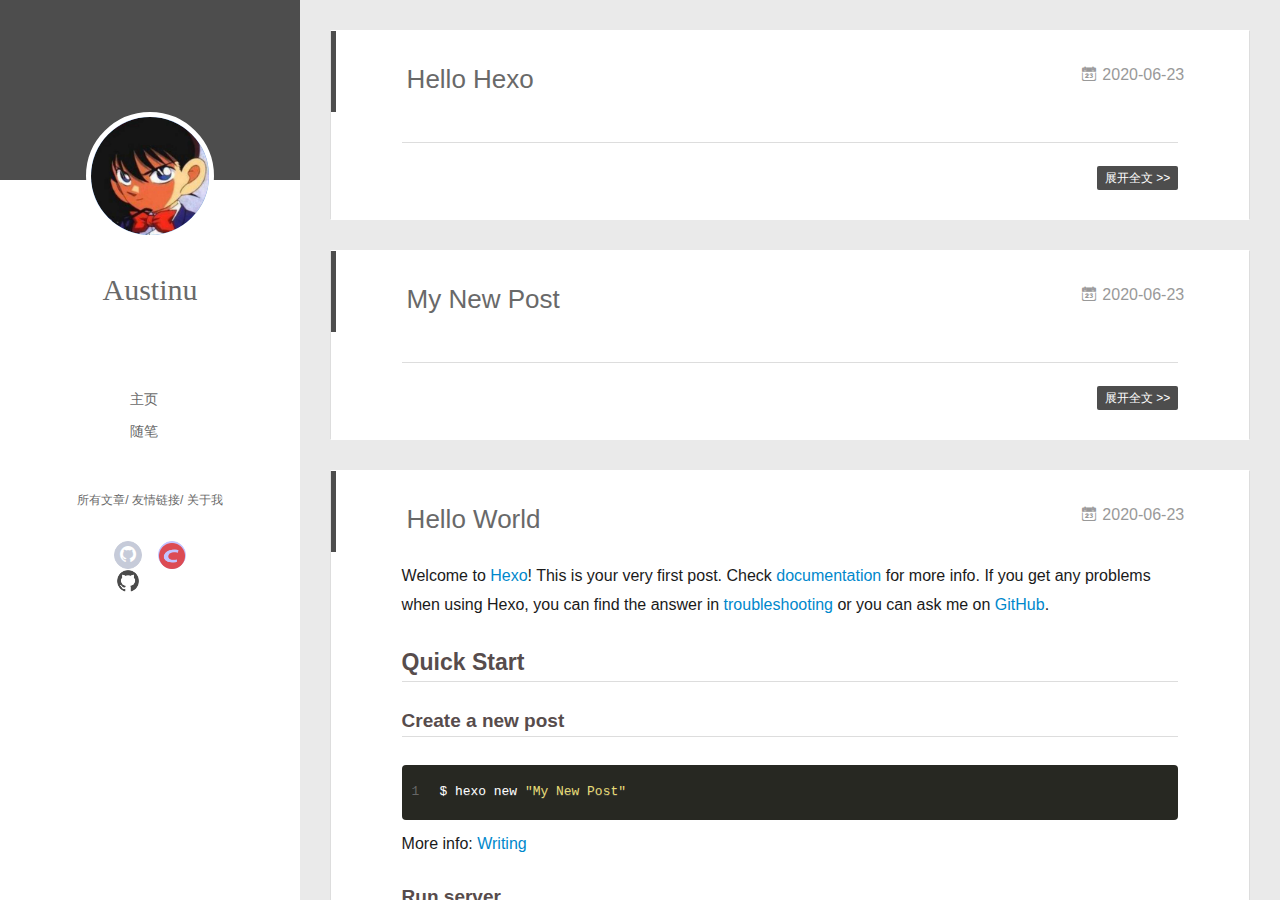
==== index.html @ 9da56b41 "Site updated: 2020-06-23 21:32:39" ====
<!DOCTYPE html>
<html>
<head>
  <meta charset="utf-8">
  
  <meta name="renderer" content="webkit">
  <meta http-equiv="X-UA-Compatible" content="IE=edge" >
  <link rel="dns-prefetch" href="http://yoursite.com">
  <title>The Blog of Austin</title>
  <meta name="viewport" content="width=device-width, initial-scale=1, maximum-scale=1">
  <meta property="og:type" content="website">
<meta property="og:title" content="The Blog of Austin">
<meta property="og:url" content="https://unitsua.github.io/index.html">
<meta property="og:site_name" content="The Blog of Austin">
<meta property="og:locale" content="en_US">
<meta property="article:author" content="Austinu">
<meta name="twitter:card" content="summary">
  
    <link rel="alternative" href="/atom.xml" title="The Blog of Austin" type="application/atom+xml">
  
  
    <link rel="icon" href="/favicon.png">
  
  <link rel="stylesheet" type="text/css" href="/./main.0cf68a.css">
  <style type="text/css">
  
    #container.show {
      background: linear-gradient(200deg,#a0cfe4,#e8c37e);
    }
  </style>
  

  

<meta name="generator" content="blog"></head>

<body>
  <div id="container" q-class="show:isCtnShow">
    <canvas id="anm-canvas" class="anm-canvas"></canvas>
    <div class="left-col" q-class="show:isShow">
      
<div class="overlay" style="background: #4d4d4d"></div>
<div class="intrude-less">
	<header id="header" class="inner">
		<a href="#" class="profilepic">
			<img src="img/kenan.jpg" class="js-avatar">
		</a>
		<hgroup>
		  <h1 class="header-author"><a href="https://github.com/Unitsua/Unitsua.github.io">Austinu</a></h1>
		</hgroup>
		

		<nav class="header-menu">
			<ul>
			
				<li><a href="unitsua.github.io">主页</a></li>
	        
				<li><a href="https://blog.csdn.net/Austin_">随笔</a></li>
	        
			</ul>
		</nav>
		<nav class="header-smart-menu">
    		
    			
    			<a q-on="click: openSlider(e, 'innerArchive')" href="javascript:void(0)">所有文章</a>
    			
            
    			
    			<a q-on="click: openSlider(e, 'friends')" href="javascript:void(0)">友情链接</a>
    			
            
    			
    			<a q-on="click: openSlider(e, 'aboutme')" href="javascript:void(0)">关于我</a>
    			
            
		</nav>
		<nav class="header-nav">
			<div class="social">
				
					<a class="github" target="_blank" href="https://unitsua.github.io" title="github"><i class="icon-github">
                        <img src="img/github.png"/>
                    </i></a>
		        
					<a class="csdn" target="_blank" href="https://blog.csdn.net/Austin_" title="csdn"><i class="csdn">
                        <img src="img/csdn.png"/>
                    </i></a>
		        
			</div>
		</nav>
	</header>		
</div>

    </div>
    <div class="mid-col" q-class="show:isShow,hide:isShow|isFalse">
      
<nav id="mobile-nav">
  	<div class="overlay js-overlay" style="background: #4d4d4d"></div>
	<div class="btnctn js-mobile-btnctn">
  		<div class="slider-trigger list" q-on="click: openSlider(e)"><i class="icon icon-sort"></i></div>
	</div>
	<div class="intrude-less">
		<header id="header" class="inner">
			<div class="profilepic">
				<img src="" class="js-avatar">
			</div>
			<hgroup>
			  <h1 class="header-author js-header-author">Austinu</h1>
			</hgroup>

			<nav class="header-nav">
				<div class="social">
					
						<a class="github" target="_blank" href="#" title="github"><i class="icon-github"></i></a>
			        
						<a class="weibo" target="_blank" href="#" title="weibo"><i class="icon-weibo"></i></a>
			        
						<a class="rss" target="_blank" href="#" title="rss"><i class="icon-rss"></i></a>
			        
						<a class="zhihu" target="_blank" href="#" title="zhihu"><i class="icon-zhihu"></i></a>
			        
				</div>
			</nav>

			<nav class="header-menu js-header-menu">
				<ul style="width: 50%">
				
				
					<li style="width: 50%"><a href="/">主页</a></li>
		        
					<li style="width: 50%"><a href="/tags/%E9%9A%8F%E7%AC%94/">随笔</a></li>
		        
				</ul>
			</nav>
		</header>				
	</div>
	<div class="mobile-mask" style="display:none" q-show="isShow"></div>
</nav>

      <div id="wrapper" class="body-wrap">
        <div class="menu-l">
          <div class="canvas-wrap">
            <canvas data-colors="#eaeaea" data-sectionHeight="100" data-contentId="js-content" id="myCanvas1" class="anm-canvas"></canvas>
          </div>
          <div id="js-content" class="content-ll">
            
  
    <article id="post-Hello-Hexo" class="article article-type-post  article-index" itemscope itemprop="blogPost">
  <div class="article-inner">
    
      <header class="article-header">
        
  
    <h1 itemprop="name">
      <a class="article-title" href="/2020/06/23/Hello-Hexo/">Hello Hexo</a>
    </h1>
  

        
        <a href="/2020/06/23/Hello-Hexo/" class="archive-article-date">
  	<time datetime="2020-06-23T12:06:05.000Z" itemprop="datePublished"><i class="icon-calendar icon"></i>2020-06-23</time>
</a>
        
      </header>
    
    <div class="article-entry" itemprop="articleBody">
      
        
      

      
    </div>
    <div class="article-info article-info-index">
      
      
      

      
        <p class="article-more-link">
          <a class="article-more-a" href="/2020/06/23/Hello-Hexo/">展开全文 >></a>
        </p>
      

      
      <div class="clearfix"></div>
    </div>
  </div>
</article>

<aside class="wrap-side-operation">
    <div class="mod-side-operation">
        
        <div class="jump-container" id="js-jump-container" style="display:none;">
            <a href="javascript:void(0)" class="mod-side-operation__jump-to-top">
                <i class="icon-font icon-back"></i>
            </a>
            <div id="js-jump-plan-container" class="jump-plan-container" style="top: -11px;">
                <i class="icon-font icon-plane jump-plane"></i>
            </div>
        </div>
        
        
    </div>
</aside>




  
    <article id="post-My-New-Post" class="article article-type-post  article-index" itemscope itemprop="blogPost">
  <div class="article-inner">
    
      <header class="article-header">
        
  
    <h1 itemprop="name">
      <a class="article-title" href="/2020/06/23/My-New-Post/">My New Post</a>
    </h1>
  

        
        <a href="/2020/06/23/My-New-Post/" class="archive-article-date">
  	<time datetime="2020-06-23T11:30:28.000Z" itemprop="datePublished"><i class="icon-calendar icon"></i>2020-06-23</time>
</a>
        
      </header>
    
    <div class="article-entry" itemprop="articleBody">
      
        
      

      
    </div>
    <div class="article-info article-info-index">
      
      
      

      
        <p class="article-more-link">
          <a class="article-more-a" href="/2020/06/23/My-New-Post/">展开全文 >></a>
        </p>
      

      
      <div class="clearfix"></div>
    </div>
  </div>
</article>

<aside class="wrap-side-operation">
    <div class="mod-side-operation">
        
        <div class="jump-container" id="js-jump-container" style="display:none;">
            <a href="javascript:void(0)" class="mod-side-operation__jump-to-top">
                <i class="icon-font icon-back"></i>
            </a>
            <div id="js-jump-plan-container" class="jump-plan-container" style="top: -11px;">
                <i class="icon-font icon-plane jump-plane"></i>
            </div>
        </div>
        
        
    </div>
</aside>




  
    <article id="post-hello-world" class="article article-type-post  article-index" itemscope itemprop="blogPost">
  <div class="article-inner">
    
      <header class="article-header">
        
  
    <h1 itemprop="name">
      <a class="article-title" href="/2020/06/23/hello-world/">Hello World</a>
    </h1>
  

        
        <a href="/2020/06/23/hello-world/" class="archive-article-date">
  	<time datetime="2020-06-23T11:17:06.690Z" itemprop="datePublished"><i class="icon-calendar icon"></i>2020-06-23</time>
</a>
        
      </header>
    
    <div class="article-entry" itemprop="articleBody">
      
        <p>Welcome to <a href="https://hexo.io/" target="_blank" rel="noopener">Hexo</a>! This is your very first post. Check <a href="https://hexo.io/docs/" target="_blank" rel="noopener">documentation</a> for more info. If you get any problems when using Hexo, you can find the answer in <a href="https://hexo.io/docs/troubleshooting.html" target="_blank" rel="noopener">troubleshooting</a> or you can ask me on <a href="https://github.com/hexojs/hexo/issues" target="_blank" rel="noopener">GitHub</a>.</p>
<h2 id="Quick-Start"><a href="#Quick-Start" class="headerlink" title="Quick Start"></a>Quick Start</h2><h3 id="Create-a-new-post"><a href="#Create-a-new-post" class="headerlink" title="Create a new post"></a>Create a new post</h3><figure class="highlight bash"><table><tr><td class="gutter"><pre><span class="line">1</span><br></pre></td><td class="code"><pre><span class="line">$ hexo new <span class="string">"My New Post"</span></span><br></pre></td></tr></table></figure>

<p>More info: <a href="https://hexo.io/docs/writing.html" target="_blank" rel="noopener">Writing</a></p>
<h3 id="Run-server"><a href="#Run-server" class="headerlink" title="Run server"></a>Run server</h3><figure class="highlight bash"><table><tr><td class="gutter"><pre><span class="line">1</span><br></pre></td><td class="code"><pre><span class="line">$ hexo server</span><br></pre></td></tr></table></figure>

<p>More info: <a href="https://hexo.io/docs/server.html" target="_blank" rel="noopener">Server</a></p>
<h3 id="Generate-static-files"><a href="#Generate-static-files" class="headerlink" title="Generate static files"></a>Generate static files</h3><figure class="highlight bash"><table><tr><td class="gutter"><pre><span class="line">1</span><br></pre></td><td class="code"><pre><span class="line">$ hexo generate</span><br></pre></td></tr></table></figure>

<p>More info: <a href="https://hexo.io/docs/generating.html" target="_blank" rel="noopener">Generating</a></p>
<h3 id="Deploy-to-remote-sites"><a href="#Deploy-to-remote-sites" class="headerlink" title="Deploy to remote sites"></a>Deploy to remote sites</h3><figure class="highlight bash"><table><tr><td class="gutter"><pre><span class="line">1</span><br></pre></td><td class="code"><pre><span class="line">$ hexo deploy</span><br></pre></td></tr></table></figure>

<p>More info: <a href="https://hexo.io/docs/one-command-deployment.html" target="_blank" rel="noopener">Deployment</a></p>

      

      
    </div>
    <div class="article-info article-info-index">
      
      
      

      
        <p class="article-more-link">
          <a class="article-more-a" href="/2020/06/23/hello-world/">展开全文 >></a>
        </p>
      

      
      <div class="clearfix"></div>
    </div>
  </div>
</article>

<aside class="wrap-side-operation">
    <div class="mod-side-operation">
        
        <div class="jump-container" id="js-jump-container" style="display:none;">
            <a href="javascript:void(0)" class="mod-side-operation__jump-to-top">
                <i class="icon-font icon-back"></i>
            </a>
            <div id="js-jump-plan-container" class="jump-plan-container" style="top: -11px;">
                <i class="icon-font icon-plane jump-plane"></i>
            </div>
        </div>
        
        
    </div>
</aside>




  
  


          </div>
        </div>
      </div>
      <footer id="footer">
  <div class="outer">
    <div id="footer-info">
    	<div class="footer-left">
    		&copy; 2020 Austinu
    	</div>
      	<div class="footer-right">
      		<a href="http://hexo.io/" target="_blank">Hexo</a>  Theme <a href="https://github.com/litten/hexo-theme-yilia" target="_blank">Yilia</a> by Litten
      	</div>
    </div>
  </div>
</footer>
    </div>
    <script>
	var yiliaConfig = {
		mathjax: false,
		isHome: true,
		isPost: false,
		isArchive: false,
		isTag: false,
		isCategory: false,
		open_in_new: false,
		toc_hide_index: true,
		root: "/",
		innerArchive: true,
		showTags: false
	}
</script>

<script>!function(t){function n(e){if(r[e])return r[e].exports;var i=r[e]={exports:{},id:e,loaded:!1};return t[e].call(i.exports,i,i.exports,n),i.loaded=!0,i.exports}var r={};n.m=t,n.c=r,n.p="./",n(0)}([function(t,n,r){r(195),t.exports=r(191)},function(t,n,r){var e=r(3),i=r(52),o=r(27),u=r(28),c=r(53),f="prototype",a=function(t,n,r){var s,l,h,v,p=t&a.F,d=t&a.G,y=t&a.S,g=t&a.P,b=t&a.B,m=d?e:y?e[n]||(e[n]={}):(e[n]||{})[f],x=d?i:i[n]||(i[n]={}),w=x[f]||(x[f]={});d&&(r=n);for(s in r)l=!p&&m&&void 0!==m[s],h=(l?m:r)[s],v=b&&l?c(h,e):g&&"function"==typeof h?c(Function.call,h):h,m&&u(m,s,h,t&a.U),x[s]!=h&&o(x,s,v),g&&w[s]!=h&&(w[s]=h)};e.core=i,a.F=1,a.G=2,a.S=4,a.P=8,a.B=16,a.W=32,a.U=64,a.R=128,t.exports=a},function(t,n,r){var e=r(6);t.exports=function(t){if(!e(t))throw TypeError(t+" is not an object!");return t}},function(t,n){var r=t.exports="undefined"!=typeof window&&window.Math==Math?window:"undefined"!=typeof self&&self.Math==Math?self:Function("return this")();"number"==typeof __g&&(__g=r)},function(t,n){t.exports=function(t){try{return!!t()}catch(t){return!0}}},function(t,n){var r=t.exports="undefined"!=typeof window&&window.Math==Math?window:"undefined"!=typeof self&&self.Math==Math?self:Function("return this")();"number"==typeof __g&&(__g=r)},function(t,n){t.exports=function(t){return"object"==typeof t?null!==t:"function"==typeof t}},function(t,n,r){var e=r(126)("wks"),i=r(76),o=r(3).Symbol,u="function"==typeof o;(t.exports=function(t){return e[t]||(e[t]=u&&o[t]||(u?o:i)("Symbol."+t))}).store=e},function(t,n){var r={}.hasOwnProperty;t.exports=function(t,n){return r.call(t,n)}},function(t,n,r){var e=r(94),i=r(33);t.exports=function(t){return e(i(t))}},function(t,n,r){t.exports=!r(4)(function(){return 7!=Object.defineProperty({},"a",{get:function(){return 7}}).a})},function(t,n,r){var e=r(2),i=r(167),o=r(50),u=Object.defineProperty;n.f=r(10)?Object.defineProperty:function(t,n,r){if(e(t),n=o(n,!0),e(r),i)try{return u(t,n,r)}catch(t){}if("get"in r||"set"in r)throw TypeError("Accessors not supported!");return"value"in r&&(t[n]=r.value),t}},function(t,n,r){t.exports=!r(18)(function(){return 7!=Object.defineProperty({},"a",{get:function(){return 7}}).a})},function(t,n,r){var e=r(14),i=r(22);t.exports=r(12)?function(t,n,r){return e.f(t,n,i(1,r))}:function(t,n,r){return t[n]=r,t}},function(t,n,r){var e=r(20),i=r(58),o=r(42),u=Object.defineProperty;n.f=r(12)?Object.defineProperty:function(t,n,r){if(e(t),n=o(n,!0),e(r),i)try{return u(t,n,r)}catch(t){}if("get"in r||"set"in r)throw TypeError("Accessors not supported!");return"value"in r&&(t[n]=r.value),t}},function(t,n,r){var e=r(40)("wks"),i=r(23),o=r(5).Symbol,u="function"==typeof o;(t.exports=function(t){return e[t]||(e[t]=u&&o[t]||(u?o:i)("Symbol."+t))}).store=e},function(t,n,r){var e=r(67),i=Math.min;t.exports=function(t){return t>0?i(e(t),9007199254740991):0}},function(t,n,r){var e=r(46);t.exports=function(t){return Object(e(t))}},function(t,n){t.exports=function(t){try{return!!t()}catch(t){return!0}}},function(t,n,r){var e=r(63),i=r(34);t.exports=Object.keys||function(t){return e(t,i)}},function(t,n,r){var e=r(21);t.exports=function(t){if(!e(t))throw TypeError(t+" is not an object!");return t}},function(t,n){t.exports=function(t){return"object"==typeof t?null!==t:"function"==typeof t}},function(t,n){t.exports=function(t,n){return{enumerable:!(1&t),configurable:!(2&t),writable:!(4&t),value:n}}},function(t,n){var r=0,e=Math.random();t.exports=function(t){return"Symbol(".concat(void 0===t?"":t,")_",(++r+e).toString(36))}},function(t,n){var r={}.hasOwnProperty;t.exports=function(t,n){return r.call(t,n)}},function(t,n){var r=t.exports={version:"2.4.0"};"number"==typeof __e&&(__e=r)},function(t,n){t.exports=function(t){if("function"!=typeof t)throw TypeError(t+" is not a function!");return t}},function(t,n,r){var e=r(11),i=r(66);t.exports=r(10)?function(t,n,r){return e.f(t,n,i(1,r))}:function(t,n,r){return t[n]=r,t}},function(t,n,r){var e=r(3),i=r(27),o=r(24),u=r(76)("src"),c="toString",f=Function[c],a=(""+f).split(c);r(52).inspectSource=function(t){return f.call(t)},(t.exports=function(t,n,r,c){var f="function"==typeof r;f&&(o(r,"name")||i(r,"name",n)),t[n]!==r&&(f&&(o(r,u)||i(r,u,t[n]?""+t[n]:a.join(String(n)))),t===e?t[n]=r:c?t[n]?t[n]=r:i(t,n,r):(delete t[n],i(t,n,r)))})(Function.prototype,c,function(){return"function"==typeof this&&this[u]||f.call(this)})},function(t,n,r){var e=r(1),i=r(4),o=r(46),u=function(t,n,r,e){var i=String(o(t)),u="<"+n;return""!==r&&(u+=" "+r+'="'+String(e).replace(/"/g,"&quot;")+'"'),u+">"+i+"</"+n+">"};t.exports=function(t,n){var r={};r[t]=n(u),e(e.P+e.F*i(function(){var n=""[t]('"');return n!==n.toLowerCase()||n.split('"').length>3}),"String",r)}},function(t,n,r){var e=r(115),i=r(46);t.exports=function(t){return e(i(t))}},function(t,n,r){var e=r(116),i=r(66),o=r(30),u=r(50),c=r(24),f=r(167),a=Object.getOwnPropertyDescriptor;n.f=r(10)?a:function(t,n){if(t=o(t),n=u(n,!0),f)try{return a(t,n)}catch(t){}if(c(t,n))return i(!e.f.call(t,n),t[n])}},function(t,n,r){var e=r(24),i=r(17),o=r(145)("IE_PROTO"),u=Object.prototype;t.exports=Object.getPrototypeOf||function(t){return t=i(t),e(t,o)?t[o]:"function"==typeof t.constructor&&t instanceof t.constructor?t.constructor.prototype:t instanceof Object?u:null}},function(t,n){t.exports=function(t){if(void 0==t)throw TypeError("Can't call method on  "+t);return t}},function(t,n){t.exports="constructor,hasOwnProperty,isPrototypeOf,propertyIsEnumerable,toLocaleString,toString,valueOf".split(",")},function(t,n){t.exports={}},function(t,n){t.exports=!0},function(t,n){n.f={}.propertyIsEnumerable},function(t,n,r){var e=r(14).f,i=r(8),o=r(15)("toStringTag");t.exports=function(t,n,r){t&&!i(t=r?t:t.prototype,o)&&e(t,o,{configurable:!0,value:n})}},function(t,n,r){var e=r(40)("keys"),i=r(23);t.exports=function(t){return e[t]||(e[t]=i(t))}},function(t,n,r){var e=r(5),i="__core-js_shared__",o=e[i]||(e[i]={});t.exports=function(t){return o[t]||(o[t]={})}},function(t,n){var r=Math.ceil,e=Math.floor;t.exports=function(t){return isNaN(t=+t)?0:(t>0?e:r)(t)}},function(t,n,r){var e=r(21);t.exports=function(t,n){if(!e(t))return t;var r,i;if(n&&"function"==typeof(r=t.toString)&&!e(i=r.call(t)))return i;if("function"==typeof(r=t.valueOf)&&!e(i=r.call(t)))return i;if(!n&&"function"==typeof(r=t.toString)&&!e(i=r.call(t)))return i;throw TypeError("Can't convert object to primitive value")}},function(t,n,r){var e=r(5),i=r(25),o=r(36),u=r(44),c=r(14).f;t.exports=function(t){var n=i.Symbol||(i.Symbol=o?{}:e.Symbol||{});"_"==t.charAt(0)||t in n||c(n,t,{value:u.f(t)})}},function(t,n,r){n.f=r(15)},function(t,n){var r={}.toString;t.exports=function(t){return r.call(t).slice(8,-1)}},function(t,n){t.exports=function(t){if(void 0==t)throw TypeError("Can't call method on  "+t);return t}},function(t,n,r){var e=r(4);t.exports=function(t,n){return!!t&&e(function(){n?t.call(null,function(){},1):t.call(null)})}},function(t,n,r){var e=r(53),i=r(115),o=r(17),u=r(16),c=r(203);t.exports=function(t,n){var r=1==t,f=2==t,a=3==t,s=4==t,l=6==t,h=5==t||l,v=n||c;return function(n,c,p){for(var d,y,g=o(n),b=i(g),m=e(c,p,3),x=u(b.length),w=0,S=r?v(n,x):f?v(n,0):void 0;x>w;w++)if((h||w in b)&&(d=b[w],y=m(d,w,g),t))if(r)S[w]=y;else if(y)switch(t){case 3:return!0;case 5:return d;case 6:return w;case 2:S.push(d)}else if(s)return!1;return l?-1:a||s?s:S}}},function(t,n,r){var e=r(1),i=r(52),o=r(4);t.exports=function(t,n){var r=(i.Object||{})[t]||Object[t],u={};u[t]=n(r),e(e.S+e.F*o(function(){r(1)}),"Object",u)}},function(t,n,r){var e=r(6);t.exports=function(t,n){if(!e(t))return t;var r,i;if(n&&"function"==typeof(r=t.toString)&&!e(i=r.call(t)))return i;if("function"==typeof(r=t.valueOf)&&!e(i=r.call(t)))return i;if(!n&&"function"==typeof(r=t.toString)&&!e(i=r.call(t)))return i;throw TypeError("Can't convert object to primitive value")}},function(t,n,r){var e=r(5),i=r(25),o=r(91),u=r(13),c="prototype",f=function(t,n,r){var a,s,l,h=t&f.F,v=t&f.G,p=t&f.S,d=t&f.P,y=t&f.B,g=t&f.W,b=v?i:i[n]||(i[n]={}),m=b[c],x=v?e:p?e[n]:(e[n]||{})[c];v&&(r=n);for(a in r)(s=!h&&x&&void 0!==x[a])&&a in b||(l=s?x[a]:r[a],b[a]=v&&"function"!=typeof x[a]?r[a]:y&&s?o(l,e):g&&x[a]==l?function(t){var n=function(n,r,e){if(this instanceof t){switch(arguments.length){case 0:return new t;case 1:return new t(n);case 2:return new t(n,r)}return new t(n,r,e)}return t.apply(this,arguments)};return n[c]=t[c],n}(l):d&&"function"==typeof l?o(Function.call,l):l,d&&((b.virtual||(b.virtual={}))[a]=l,t&f.R&&m&&!m[a]&&u(m,a,l)))};f.F=1,f.G=2,f.S=4,f.P=8,f.B=16,f.W=32,f.U=64,f.R=128,t.exports=f},function(t,n){var r=t.exports={version:"2.4.0"};"number"==typeof __e&&(__e=r)},function(t,n,r){var e=r(26);t.exports=function(t,n,r){if(e(t),void 0===n)return t;switch(r){case 1:return function(r){return t.call(n,r)};case 2:return function(r,e){return t.call(n,r,e)};case 3:return function(r,e,i){return t.call(n,r,e,i)}}return function(){return t.apply(n,arguments)}}},function(t,n,r){var e=r(183),i=r(1),o=r(126)("metadata"),u=o.store||(o.store=new(r(186))),c=function(t,n,r){var i=u.get(t);if(!i){if(!r)return;u.set(t,i=new e)}var o=i.get(n);if(!o){if(!r)return;i.set(n,o=new e)}return o},f=function(t,n,r){var e=c(n,r,!1);return void 0!==e&&e.has(t)},a=function(t,n,r){var e=c(n,r,!1);return void 0===e?void 0:e.get(t)},s=function(t,n,r,e){c(r,e,!0).set(t,n)},l=function(t,n){var r=c(t,n,!1),e=[];return r&&r.forEach(function(t,n){e.push(n)}),e},h=function(t){return void 0===t||"symbol"==typeof t?t:String(t)},v=function(t){i(i.S,"Reflect",t)};t.exports={store:u,map:c,has:f,get:a,set:s,keys:l,key:h,exp:v}},function(t,n,r){"use strict";if(r(10)){var e=r(69),i=r(3),o=r(4),u=r(1),c=r(127),f=r(152),a=r(53),s=r(68),l=r(66),h=r(27),v=r(73),p=r(67),d=r(16),y=r(75),g=r(50),b=r(24),m=r(180),x=r(114),w=r(6),S=r(17),_=r(137),O=r(70),E=r(32),P=r(71).f,j=r(154),F=r(76),M=r(7),A=r(48),N=r(117),T=r(146),I=r(155),k=r(80),L=r(123),R=r(74),C=r(130),D=r(160),U=r(11),W=r(31),G=U.f,B=W.f,V=i.RangeError,z=i.TypeError,q=i.Uint8Array,K="ArrayBuffer",J="Shared"+K,Y="BYTES_PER_ELEMENT",H="prototype",$=Array[H],X=f.ArrayBuffer,Q=f.DataView,Z=A(0),tt=A(2),nt=A(3),rt=A(4),et=A(5),it=A(6),ot=N(!0),ut=N(!1),ct=I.values,ft=I.keys,at=I.entries,st=$.lastIndexOf,lt=$.reduce,ht=$.reduceRight,vt=$.join,pt=$.sort,dt=$.slice,yt=$.toString,gt=$.toLocaleString,bt=M("iterator"),mt=M("toStringTag"),xt=F("typed_constructor"),wt=F("def_constructor"),St=c.CONSTR,_t=c.TYPED,Ot=c.VIEW,Et="Wrong length!",Pt=A(1,function(t,n){return Tt(T(t,t[wt]),n)}),jt=o(function(){return 1===new q(new Uint16Array([1]).buffer)[0]}),Ft=!!q&&!!q[H].set&&o(function(){new q(1).set({})}),Mt=function(t,n){if(void 0===t)throw z(Et);var r=+t,e=d(t);if(n&&!m(r,e))throw V(Et);return e},At=function(t,n){var r=p(t);if(r<0||r%n)throw V("Wrong offset!");return r},Nt=function(t){if(w(t)&&_t in t)return t;throw z(t+" is not a typed array!")},Tt=function(t,n){if(!(w(t)&&xt in t))throw z("It is not a typed array constructor!");return new t(n)},It=function(t,n){return kt(T(t,t[wt]),n)},kt=function(t,n){for(var r=0,e=n.length,i=Tt(t,e);e>r;)i[r]=n[r++];return i},Lt=function(t,n,r){G(t,n,{get:function(){return this._d[r]}})},Rt=function(t){var n,r,e,i,o,u,c=S(t),f=arguments.length,s=f>1?arguments[1]:void 0,l=void 0!==s,h=j(c);if(void 0!=h&&!_(h)){for(u=h.call(c),e=[],n=0;!(o=u.next()).done;n++)e.push(o.value);c=e}for(l&&f>2&&(s=a(s,arguments[2],2)),n=0,r=d(c.length),i=Tt(this,r);r>n;n++)i[n]=l?s(c[n],n):c[n];return i},Ct=function(){for(var t=0,n=arguments.length,r=Tt(this,n);n>t;)r[t]=arguments[t++];return r},Dt=!!q&&o(function(){gt.call(new q(1))}),Ut=function(){return gt.apply(Dt?dt.call(Nt(this)):Nt(this),arguments)},Wt={copyWithin:function(t,n){return D.call(Nt(this),t,n,arguments.length>2?arguments[2]:void 0)},every:function(t){return rt(Nt(this),t,arguments.length>1?arguments[1]:void 0)},fill:function(t){return C.apply(Nt(this),arguments)},filter:function(t){return It(this,tt(Nt(this),t,arguments.length>1?arguments[1]:void 0))},find:function(t){return et(Nt(this),t,arguments.length>1?arguments[1]:void 0)},findIndex:function(t){return it(Nt(this),t,arguments.length>1?arguments[1]:void 0)},forEach:function(t){Z(Nt(this),t,arguments.length>1?arguments[1]:void 0)},indexOf:function(t){return ut(Nt(this),t,arguments.length>1?arguments[1]:void 0)},includes:function(t){return ot(Nt(this),t,arguments.length>1?arguments[1]:void 0)},join:function(t){return vt.apply(Nt(this),arguments)},lastIndexOf:function(t){return st.apply(Nt(this),arguments)},map:function(t){return Pt(Nt(this),t,arguments.length>1?arguments[1]:void 0)},reduce:function(t){return lt.apply(Nt(this),arguments)},reduceRight:function(t){return ht.apply(Nt(this),arguments)},reverse:function(){for(var t,n=this,r=Nt(n).length,e=Math.floor(r/2),i=0;i<e;)t=n[i],n[i++]=n[--r],n[r]=t;return n},some:function(t){return nt(Nt(this),t,arguments.length>1?arguments[1]:void 0)},sort:function(t){return pt.call(Nt(this),t)},subarray:function(t,n){var r=Nt(this),e=r.length,i=y(t,e);return new(T(r,r[wt]))(r.buffer,r.byteOffset+i*r.BYTES_PER_ELEMENT,d((void 0===n?e:y(n,e))-i))}},Gt=function(t,n){return It(this,dt.call(Nt(this),t,n))},Bt=function(t){Nt(this);var n=At(arguments[1],1),r=this.length,e=S(t),i=d(e.length),o=0;if(i+n>r)throw V(Et);for(;o<i;)this[n+o]=e[o++]},Vt={entries:function(){return at.call(Nt(this))},keys:function(){return ft.call(Nt(this))},values:function(){return ct.call(Nt(this))}},zt=function(t,n){return w(t)&&t[_t]&&"symbol"!=typeof n&&n in t&&String(+n)==String(n)},qt=function(t,n){return zt(t,n=g(n,!0))?l(2,t[n]):B(t,n)},Kt=function(t,n,r){return!(zt(t,n=g(n,!0))&&w(r)&&b(r,"value"))||b(r,"get")||b(r,"set")||r.configurable||b(r,"writable")&&!r.writable||b(r,"enumerable")&&!r.enumerable?G(t,n,r):(t[n]=r.value,t)};St||(W.f=qt,U.f=Kt),u(u.S+u.F*!St,"Object",{getOwnPropertyDescriptor:qt,defineProperty:Kt}),o(function(){yt.call({})})&&(yt=gt=function(){return vt.call(this)});var Jt=v({},Wt);v(Jt,Vt),h(Jt,bt,Vt.values),v(Jt,{slice:Gt,set:Bt,constructor:function(){},toString:yt,toLocaleString:Ut}),Lt(Jt,"buffer","b"),Lt(Jt,"byteOffset","o"),Lt(Jt,"byteLength","l"),Lt(Jt,"length","e"),G(Jt,mt,{get:function(){return this[_t]}}),t.exports=function(t,n,r,f){f=!!f;var a=t+(f?"Clamped":"")+"Array",l="Uint8Array"!=a,v="get"+t,p="set"+t,y=i[a],g=y||{},b=y&&E(y),m=!y||!c.ABV,S={},_=y&&y[H],j=function(t,r){var e=t._d;return e.v[v](r*n+e.o,jt)},F=function(t,r,e){var i=t._d;f&&(e=(e=Math.round(e))<0?0:e>255?255:255&e),i.v[p](r*n+i.o,e,jt)},M=function(t,n){G(t,n,{get:function(){return j(this,n)},set:function(t){return F(this,n,t)},enumerable:!0})};m?(y=r(function(t,r,e,i){s(t,y,a,"_d");var o,u,c,f,l=0,v=0;if(w(r)){if(!(r instanceof X||(f=x(r))==K||f==J))return _t in r?kt(y,r):Rt.call(y,r);o=r,v=At(e,n);var p=r.byteLength;if(void 0===i){if(p%n)throw V(Et);if((u=p-v)<0)throw V(Et)}else if((u=d(i)*n)+v>p)throw V(Et);c=u/n}else c=Mt(r,!0),u=c*n,o=new X(u);for(h(t,"_d",{b:o,o:v,l:u,e:c,v:new Q(o)});l<c;)M(t,l++)}),_=y[H]=O(Jt),h(_,"constructor",y)):L(function(t){new y(null),new y(t)},!0)||(y=r(function(t,r,e,i){s(t,y,a);var o;return w(r)?r instanceof X||(o=x(r))==K||o==J?void 0!==i?new g(r,At(e,n),i):void 0!==e?new g(r,At(e,n)):new g(r):_t in r?kt(y,r):Rt.call(y,r):new g(Mt(r,l))}),Z(b!==Function.prototype?P(g).concat(P(b)):P(g),function(t){t in y||h(y,t,g[t])}),y[H]=_,e||(_.constructor=y));var A=_[bt],N=!!A&&("values"==A.name||void 0==A.name),T=Vt.values;h(y,xt,!0),h(_,_t,a),h(_,Ot,!0),h(_,wt,y),(f?new y(1)[mt]==a:mt in _)||G(_,mt,{get:function(){return a}}),S[a]=y,u(u.G+u.W+u.F*(y!=g),S),u(u.S,a,{BYTES_PER_ELEMENT:n,from:Rt,of:Ct}),Y in _||h(_,Y,n),u(u.P,a,Wt),R(a),u(u.P+u.F*Ft,a,{set:Bt}),u(u.P+u.F*!N,a,Vt),u(u.P+u.F*(_.toString!=yt),a,{toString:yt}),u(u.P+u.F*o(function(){new y(1).slice()}),a,{slice:Gt}),u(u.P+u.F*(o(function(){return[1,2].toLocaleString()!=new y([1,2]).toLocaleString()})||!o(function(){_.toLocaleString.call([1,2])})),a,{toLocaleString:Ut}),k[a]=N?A:T,e||N||h(_,bt,T)}}else t.exports=function(){}},function(t,n){var r={}.toString;t.exports=function(t){return r.call(t).slice(8,-1)}},function(t,n,r){var e=r(21),i=r(5).document,o=e(i)&&e(i.createElement);t.exports=function(t){return o?i.createElement(t):{}}},function(t,n,r){t.exports=!r(12)&&!r(18)(function(){return 7!=Object.defineProperty(r(57)("div"),"a",{get:function(){return 7}}).a})},function(t,n,r){"use strict";var e=r(36),i=r(51),o=r(64),u=r(13),c=r(8),f=r(35),a=r(96),s=r(38),l=r(103),h=r(15)("iterator"),v=!([].keys&&"next"in[].keys()),p="keys",d="values",y=function(){return this};t.exports=function(t,n,r,g,b,m,x){a(r,n,g);var w,S,_,O=function(t){if(!v&&t in F)return F[t];switch(t){case p:case d:return function(){return new r(this,t)}}return function(){return new r(this,t)}},E=n+" Iterator",P=b==d,j=!1,F=t.prototype,M=F[h]||F["@@iterator"]||b&&F[b],A=M||O(b),N=b?P?O("entries"):A:void 0,T="Array"==n?F.entries||M:M;if(T&&(_=l(T.call(new t)))!==Object.prototype&&(s(_,E,!0),e||c(_,h)||u(_,h,y)),P&&M&&M.name!==d&&(j=!0,A=function(){return M.call(this)}),e&&!x||!v&&!j&&F[h]||u(F,h,A),f[n]=A,f[E]=y,b)if(w={values:P?A:O(d),keys:m?A:O(p),entries:N},x)for(S in w)S in F||o(F,S,w[S]);else i(i.P+i.F*(v||j),n,w);return w}},function(t,n,r){var e=r(20),i=r(100),o=r(34),u=r(39)("IE_PROTO"),c=function(){},f="prototype",a=function(){var t,n=r(57)("iframe"),e=o.length;for(n.style.display="none",r(93).appendChild(n),n.src="javascript:",t=n.contentWindow.document,t.open(),t.write("<script>document.F=Object<\/script>"),t.close(),a=t.F;e--;)delete a[f][o[e]];return a()};t.exports=Object.create||function(t,n){var r;return null!==t?(c[f]=e(t),r=new c,c[f]=null,r[u]=t):r=a(),void 0===n?r:i(r,n)}},function(t,n,r){var e=r(63),i=r(34).concat("length","prototype");n.f=Object.getOwnPropertyNames||function(t){return e(t,i)}},function(t,n){n.f=Object.getOwnPropertySymbols},function(t,n,r){var e=r(8),i=r(9),o=r(90)(!1),u=r(39)("IE_PROTO");t.exports=function(t,n){var r,c=i(t),f=0,a=[];for(r in c)r!=u&&e(c,r)&&a.push(r);for(;n.length>f;)e(c,r=n[f++])&&(~o(a,r)||a.push(r));return a}},function(t,n,r){t.exports=r(13)},function(t,n,r){var e=r(76)("meta"),i=r(6),o=r(24),u=r(11).f,c=0,f=Object.isExtensible||function(){return!0},a=!r(4)(function(){return f(Object.preventExtensions({}))}),s=function(t){u(t,e,{value:{i:"O"+ ++c,w:{}}})},l=function(t,n){if(!i(t))return"symbol"==typeof t?t:("string"==typeof t?"S":"P")+t;if(!o(t,e)){if(!f(t))return"F";if(!n)return"E";s(t)}return t[e].i},h=function(t,n){if(!o(t,e)){if(!f(t))return!0;if(!n)return!1;s(t)}return t[e].w},v=function(t){return a&&p.NEED&&f(t)&&!o(t,e)&&s(t),t},p=t.exports={KEY:e,NEED:!1,fastKey:l,getWeak:h,onFreeze:v}},function(t,n){t.exports=function(t,n){return{enumerable:!(1&t),configurable:!(2&t),writable:!(4&t),value:n}}},function(t,n){var r=Math.ceil,e=Math.floor;t.exports=function(t){return isNaN(t=+t)?0:(t>0?e:r)(t)}},function(t,n){t.exports=function(t,n,r,e){if(!(t instanceof n)||void 0!==e&&e in t)throw TypeError(r+": incorrect invocation!");return t}},function(t,n){t.exports=!1},function(t,n,r){var e=r(2),i=r(173),o=r(133),u=r(145)("IE_PROTO"),c=function(){},f="prototype",a=function(){var t,n=r(132)("iframe"),e=o.length;for(n.style.display="none",r(135).appendChild(n),n.src="javascript:",t=n.contentWindow.document,t.open(),t.write("<script>document.F=Object<\/script>"),t.close(),a=t.F;e--;)delete a[f][o[e]];return a()};t.exports=Object.create||function(t,n){var r;return null!==t?(c[f]=e(t),r=new c,c[f]=null,r[u]=t):r=a(),void 0===n?r:i(r,n)}},function(t,n,r){var e=r(175),i=r(133).concat("length","prototype");n.f=Object.getOwnPropertyNames||function(t){return e(t,i)}},function(t,n,r){var e=r(175),i=r(133);t.exports=Object.keys||function(t){return e(t,i)}},function(t,n,r){var e=r(28);t.exports=function(t,n,r){for(var i in n)e(t,i,n[i],r);return t}},function(t,n,r){"use strict";var e=r(3),i=r(11),o=r(10),u=r(7)("species");t.exports=function(t){var n=e[t];o&&n&&!n[u]&&i.f(n,u,{configurable:!0,get:function(){return this}})}},function(t,n,r){var e=r(67),i=Math.max,o=Math.min;t.exports=function(t,n){return t=e(t),t<0?i(t+n,0):o(t,n)}},function(t,n){var r=0,e=Math.random();t.exports=function(t){return"Symbol(".concat(void 0===t?"":t,")_",(++r+e).toString(36))}},function(t,n,r){var e=r(33);t.exports=function(t){return Object(e(t))}},function(t,n,r){var e=r(7)("unscopables"),i=Array.prototype;void 0==i[e]&&r(27)(i,e,{}),t.exports=function(t){i[e][t]=!0}},function(t,n,r){var e=r(53),i=r(169),o=r(137),u=r(2),c=r(16),f=r(154),a={},s={},n=t.exports=function(t,n,r,l,h){var v,p,d,y,g=h?function(){return t}:f(t),b=e(r,l,n?2:1),m=0;if("function"!=typeof g)throw TypeError(t+" is not iterable!");if(o(g)){for(v=c(t.length);v>m;m++)if((y=n?b(u(p=t[m])[0],p[1]):b(t[m]))===a||y===s)return y}else for(d=g.call(t);!(p=d.next()).done;)if((y=i(d,b,p.value,n))===a||y===s)return y};n.BREAK=a,n.RETURN=s},function(t,n){t.exports={}},function(t,n,r){var e=r(11).f,i=r(24),o=r(7)("toStringTag");t.exports=function(t,n,r){t&&!i(t=r?t:t.prototype,o)&&e(t,o,{configurable:!0,value:n})}},function(t,n,r){var e=r(1),i=r(46),o=r(4),u=r(150),c="["+u+"]",f="​",a=RegExp("^"+c+c+"*"),s=RegExp(c+c+"*$"),l=function(t,n,r){var i={},c=o(function(){return!!u[t]()||f[t]()!=f}),a=i[t]=c?n(h):u[t];r&&(i[r]=a),e(e.P+e.F*c,"String",i)},h=l.trim=function(t,n){return t=String(i(t)),1&n&&(t=t.replace(a,"")),2&n&&(t=t.replace(s,"")),t};t.exports=l},function(t,n,r){t.exports={default:r(86),__esModule:!0}},function(t,n,r){t.exports={default:r(87),__esModule:!0}},function(t,n,r){"use strict";function e(t){return t&&t.__esModule?t:{default:t}}n.__esModule=!0;var i=r(84),o=e(i),u=r(83),c=e(u),f="function"==typeof c.default&&"symbol"==typeof o.default?function(t){return typeof t}:function(t){return t&&"function"==typeof c.default&&t.constructor===c.default&&t!==c.default.prototype?"symbol":typeof t};n.default="function"==typeof c.default&&"symbol"===f(o.default)?function(t){return void 0===t?"undefined":f(t)}:function(t){return t&&"function"==typeof c.default&&t.constructor===c.default&&t!==c.default.prototype?"symbol":void 0===t?"undefined":f(t)}},function(t,n,r){r(110),r(108),r(111),r(112),t.exports=r(25).Symbol},function(t,n,r){r(109),r(113),t.exports=r(44).f("iterator")},function(t,n){t.exports=function(t){if("function"!=typeof t)throw TypeError(t+" is not a function!");return t}},function(t,n){t.exports=function(){}},function(t,n,r){var e=r(9),i=r(106),o=r(105);t.exports=function(t){return function(n,r,u){var c,f=e(n),a=i(f.length),s=o(u,a);if(t&&r!=r){for(;a>s;)if((c=f[s++])!=c)return!0}else for(;a>s;s++)if((t||s in f)&&f[s]===r)return t||s||0;return!t&&-1}}},function(t,n,r){var e=r(88);t.exports=function(t,n,r){if(e(t),void 0===n)return t;switch(r){case 1:return function(r){return t.call(n,r)};case 2:return function(r,e){return t.call(n,r,e)};case 3:return function(r,e,i){return t.call(n,r,e,i)}}return function(){return t.apply(n,arguments)}}},function(t,n,r){var e=r(19),i=r(62),o=r(37);t.exports=function(t){var n=e(t),r=i.f;if(r)for(var u,c=r(t),f=o.f,a=0;c.length>a;)f.call(t,u=c[a++])&&n.push(u);return n}},function(t,n,r){t.exports=r(5).document&&document.documentElement},function(t,n,r){var e=r(56);t.exports=Object("z").propertyIsEnumerable(0)?Object:function(t){return"String"==e(t)?t.split(""):Object(t)}},function(t,n,r){var e=r(56);t.exports=Array.isArray||function(t){return"Array"==e(t)}},function(t,n,r){"use strict";var e=r(60),i=r(22),o=r(38),u={};r(13)(u,r(15)("iterator"),function(){return this}),t.exports=function(t,n,r){t.prototype=e(u,{next:i(1,r)}),o(t,n+" Iterator")}},function(t,n){t.exports=function(t,n){return{value:n,done:!!t}}},function(t,n,r){var e=r(19),i=r(9);t.exports=function(t,n){for(var r,o=i(t),u=e(o),c=u.length,f=0;c>f;)if(o[r=u[f++]]===n)return r}},function(t,n,r){var e=r(23)("meta"),i=r(21),o=r(8),u=r(14).f,c=0,f=Object.isExtensible||function(){return!0},a=!r(18)(function(){return f(Object.preventExtensions({}))}),s=function(t){u(t,e,{value:{i:"O"+ ++c,w:{}}})},l=function(t,n){if(!i(t))return"symbol"==typeof t?t:("string"==typeof t?"S":"P")+t;if(!o(t,e)){if(!f(t))return"F";if(!n)return"E";s(t)}return t[e].i},h=function(t,n){if(!o(t,e)){if(!f(t))return!0;if(!n)return!1;s(t)}return t[e].w},v=function(t){return a&&p.NEED&&f(t)&&!o(t,e)&&s(t),t},p=t.exports={KEY:e,NEED:!1,fastKey:l,getWeak:h,onFreeze:v}},function(t,n,r){var e=r(14),i=r(20),o=r(19);t.exports=r(12)?Object.defineProperties:function(t,n){i(t);for(var r,u=o(n),c=u.length,f=0;c>f;)e.f(t,r=u[f++],n[r]);return t}},function(t,n,r){var e=r(37),i=r(22),o=r(9),u=r(42),c=r(8),f=r(58),a=Object.getOwnPropertyDescriptor;n.f=r(12)?a:function(t,n){if(t=o(t),n=u(n,!0),f)try{return a(t,n)}catch(t){}if(c(t,n))return i(!e.f.call(t,n),t[n])}},function(t,n,r){var e=r(9),i=r(61).f,o={}.toString,u="object"==typeof window&&window&&Object.getOwnPropertyNames?Object.getOwnPropertyNames(window):[],c=function(t){try{return i(t)}catch(t){return u.slice()}};t.exports.f=function(t){return u&&"[object Window]"==o.call(t)?c(t):i(e(t))}},function(t,n,r){var e=r(8),i=r(77),o=r(39)("IE_PROTO"),u=Object.prototype;t.exports=Object.getPrototypeOf||function(t){return t=i(t),e(t,o)?t[o]:"function"==typeof t.constructor&&t instanceof t.constructor?t.constructor.prototype:t instanceof Object?u:null}},function(t,n,r){var e=r(41),i=r(33);t.exports=function(t){return function(n,r){var o,u,c=String(i(n)),f=e(r),a=c.length;return f<0||f>=a?t?"":void 0:(o=c.charCodeAt(f),o<55296||o>56319||f+1===a||(u=c.charCodeAt(f+1))<56320||u>57343?t?c.charAt(f):o:t?c.slice(f,f+2):u-56320+(o-55296<<10)+65536)}}},function(t,n,r){var e=r(41),i=Math.max,o=Math.min;t.exports=function(t,n){return t=e(t),t<0?i(t+n,0):o(t,n)}},function(t,n,r){var e=r(41),i=Math.min;t.exports=function(t){return t>0?i(e(t),9007199254740991):0}},function(t,n,r){"use strict";var e=r(89),i=r(97),o=r(35),u=r(9);t.exports=r(59)(Array,"Array",function(t,n){this._t=u(t),this._i=0,this._k=n},function(){var t=this._t,n=this._k,r=this._i++;return!t||r>=t.length?(this._t=void 0,i(1)):"keys"==n?i(0,r):"values"==n?i(0,t[r]):i(0,[r,t[r]])},"values"),o.Arguments=o.Array,e("keys"),e("values"),e("entries")},function(t,n){},function(t,n,r){"use strict";var e=r(104)(!0);r(59)(String,"String",function(t){this._t=String(t),this._i=0},function(){var t,n=this._t,r=this._i;return r>=n.length?{value:void 0,done:!0}:(t=e(n,r),this._i+=t.length,{value:t,done:!1})})},function(t,n,r){"use strict";var e=r(5),i=r(8),o=r(12),u=r(51),c=r(64),f=r(99).KEY,a=r(18),s=r(40),l=r(38),h=r(23),v=r(15),p=r(44),d=r(43),y=r(98),g=r(92),b=r(95),m=r(20),x=r(9),w=r(42),S=r(22),_=r(60),O=r(102),E=r(101),P=r(14),j=r(19),F=E.f,M=P.f,A=O.f,N=e.Symbol,T=e.JSON,I=T&&T.stringify,k="prototype",L=v("_hidden"),R=v("toPrimitive"),C={}.propertyIsEnumerable,D=s("symbol-registry"),U=s("symbols"),W=s("op-symbols"),G=Object[k],B="function"==typeof N,V=e.QObject,z=!V||!V[k]||!V[k].findChild,q=o&&a(function(){return 7!=_(M({},"a",{get:function(){return M(this,"a",{value:7}).a}})).a})?function(t,n,r){var e=F(G,n);e&&delete G[n],M(t,n,r),e&&t!==G&&M(G,n,e)}:M,K=function(t){var n=U[t]=_(N[k]);return n._k=t,n},J=B&&"symbol"==typeof N.iterator?function(t){return"symbol"==typeof t}:function(t){return t instanceof N},Y=function(t,n,r){return t===G&&Y(W,n,r),m(t),n=w(n,!0),m(r),i(U,n)?(r.enumerable?(i(t,L)&&t[L][n]&&(t[L][n]=!1),r=_(r,{enumerable:S(0,!1)})):(i(t,L)||M(t,L,S(1,{})),t[L][n]=!0),q(t,n,r)):M(t,n,r)},H=function(t,n){m(t);for(var r,e=g(n=x(n)),i=0,o=e.length;o>i;)Y(t,r=e[i++],n[r]);return t},$=function(t,n){return void 0===n?_(t):H(_(t),n)},X=function(t){var n=C.call(this,t=w(t,!0));return!(this===G&&i(U,t)&&!i(W,t))&&(!(n||!i(this,t)||!i(U,t)||i(this,L)&&this[L][t])||n)},Q=function(t,n){if(t=x(t),n=w(n,!0),t!==G||!i(U,n)||i(W,n)){var r=F(t,n);return!r||!i(U,n)||i(t,L)&&t[L][n]||(r.enumerable=!0),r}},Z=function(t){for(var n,r=A(x(t)),e=[],o=0;r.length>o;)i(U,n=r[o++])||n==L||n==f||e.push(n);return e},tt=function(t){for(var n,r=t===G,e=A(r?W:x(t)),o=[],u=0;e.length>u;)!i(U,n=e[u++])||r&&!i(G,n)||o.push(U[n]);return o};B||(N=function(){if(this instanceof N)throw TypeError("Symbol is not a constructor!");var t=h(arguments.length>0?arguments[0]:void 0),n=function(r){this===G&&n.call(W,r),i(this,L)&&i(this[L],t)&&(this[L][t]=!1),q(this,t,S(1,r))};return o&&z&&q(G,t,{configurable:!0,set:n}),K(t)},c(N[k],"toString",function(){return this._k}),E.f=Q,P.f=Y,r(61).f=O.f=Z,r(37).f=X,r(62).f=tt,o&&!r(36)&&c(G,"propertyIsEnumerable",X,!0),p.f=function(t){return K(v(t))}),u(u.G+u.W+u.F*!B,{Symbol:N});for(var nt="hasInstance,isConcatSpreadable,iterator,match,replace,search,species,split,toPrimitive,toStringTag,unscopables".split(","),rt=0;nt.length>rt;)v(nt[rt++]);for(var nt=j(v.store),rt=0;nt.length>rt;)d(nt[rt++]);u(u.S+u.F*!B,"Symbol",{for:function(t){return i(D,t+="")?D[t]:D[t]=N(t)},keyFor:function(t){if(J(t))return y(D,t);throw TypeError(t+" is not a symbol!")},useSetter:function(){z=!0},useSimple:function(){z=!1}}),u(u.S+u.F*!B,"Object",{create:$,defineProperty:Y,defineProperties:H,getOwnPropertyDescriptor:Q,getOwnPropertyNames:Z,getOwnPropertySymbols:tt}),T&&u(u.S+u.F*(!B||a(function(){var t=N();return"[null]"!=I([t])||"{}"!=I({a:t})||"{}"!=I(Object(t))})),"JSON",{stringify:function(t){if(void 0!==t&&!J(t)){for(var n,r,e=[t],i=1;arguments.length>i;)e.push(arguments[i++]);return n=e[1],"function"==typeof n&&(r=n),!r&&b(n)||(n=function(t,n){if(r&&(n=r.call(this,t,n)),!J(n))return n}),e[1]=n,I.apply(T,e)}}}),N[k][R]||r(13)(N[k],R,N[k].valueOf),l(N,"Symbol"),l(Math,"Math",!0),l(e.JSON,"JSON",!0)},function(t,n,r){r(43)("asyncIterator")},function(t,n,r){r(43)("observable")},function(t,n,r){r(107);for(var e=r(5),i=r(13),o=r(35),u=r(15)("toStringTag"),c=["NodeList","DOMTokenList","MediaList","StyleSheetList","CSSRuleList"],f=0;f<5;f++){var a=c[f],s=e[a],l=s&&s.prototype;l&&!l[u]&&i(l,u,a),o[a]=o.Array}},function(t,n,r){var e=r(45),i=r(7)("toStringTag"),o="Arguments"==e(function(){return arguments}()),u=function(t,n){try{return t[n]}catch(t){}};t.exports=function(t){var n,r,c;return void 0===t?"Undefined":null===t?"Null":"string"==typeof(r=u(n=Object(t),i))?r:o?e(n):"Object"==(c=e(n))&&"function"==typeof n.callee?"Arguments":c}},function(t,n,r){var e=r(45);t.exports=Object("z").propertyIsEnumerable(0)?Object:function(t){return"String"==e(t)?t.split(""):Object(t)}},function(t,n){n.f={}.propertyIsEnumerable},function(t,n,r){var e=r(30),i=r(16),o=r(75);t.exports=function(t){return function(n,r,u){var c,f=e(n),a=i(f.length),s=o(u,a);if(t&&r!=r){for(;a>s;)if((c=f[s++])!=c)return!0}else for(;a>s;s++)if((t||s in f)&&f[s]===r)return t||s||0;return!t&&-1}}},function(t,n,r){"use strict";var e=r(3),i=r(1),o=r(28),u=r(73),c=r(65),f=r(79),a=r(68),s=r(6),l=r(4),h=r(123),v=r(81),p=r(136);t.exports=function(t,n,r,d,y,g){var b=e[t],m=b,x=y?"set":"add",w=m&&m.prototype,S={},_=function(t){var n=w[t];o(w,t,"delete"==t?function(t){return!(g&&!s(t))&&n.call(this,0===t?0:t)}:"has"==t?function(t){return!(g&&!s(t))&&n.call(this,0===t?0:t)}:"get"==t?function(t){return g&&!s(t)?void 0:n.call(this,0===t?0:t)}:"add"==t?function(t){return n.call(this,0===t?0:t),this}:function(t,r){return n.call(this,0===t?0:t,r),this})};if("function"==typeof m&&(g||w.forEach&&!l(function(){(new m).entries().next()}))){var O=new m,E=O[x](g?{}:-0,1)!=O,P=l(function(){O.has(1)}),j=h(function(t){new m(t)}),F=!g&&l(function(){for(var t=new m,n=5;n--;)t[x](n,n);return!t.has(-0)});j||(m=n(function(n,r){a(n,m,t);var e=p(new b,n,m);return void 0!=r&&f(r,y,e[x],e),e}),m.prototype=w,w.constructor=m),(P||F)&&(_("delete"),_("has"),y&&_("get")),(F||E)&&_(x),g&&w.clear&&delete w.clear}else m=d.getConstructor(n,t,y,x),u(m.prototype,r),c.NEED=!0;return v(m,t),S[t]=m,i(i.G+i.W+i.F*(m!=b),S),g||d.setStrong(m,t,y),m}},function(t,n,r){"use strict";var e=r(27),i=r(28),o=r(4),u=r(46),c=r(7);t.exports=function(t,n,r){var f=c(t),a=r(u,f,""[t]),s=a[0],l=a[1];o(function(){var n={};return n[f]=function(){return 7},7!=""[t](n)})&&(i(String.prototype,t,s),e(RegExp.prototype,f,2==n?function(t,n){return l.call(t,this,n)}:function(t){return l.call(t,this)}))}
},function(t,n,r){"use strict";var e=r(2);t.exports=function(){var t=e(this),n="";return t.global&&(n+="g"),t.ignoreCase&&(n+="i"),t.multiline&&(n+="m"),t.unicode&&(n+="u"),t.sticky&&(n+="y"),n}},function(t,n){t.exports=function(t,n,r){var e=void 0===r;switch(n.length){case 0:return e?t():t.call(r);case 1:return e?t(n[0]):t.call(r,n[0]);case 2:return e?t(n[0],n[1]):t.call(r,n[0],n[1]);case 3:return e?t(n[0],n[1],n[2]):t.call(r,n[0],n[1],n[2]);case 4:return e?t(n[0],n[1],n[2],n[3]):t.call(r,n[0],n[1],n[2],n[3])}return t.apply(r,n)}},function(t,n,r){var e=r(6),i=r(45),o=r(7)("match");t.exports=function(t){var n;return e(t)&&(void 0!==(n=t[o])?!!n:"RegExp"==i(t))}},function(t,n,r){var e=r(7)("iterator"),i=!1;try{var o=[7][e]();o.return=function(){i=!0},Array.from(o,function(){throw 2})}catch(t){}t.exports=function(t,n){if(!n&&!i)return!1;var r=!1;try{var o=[7],u=o[e]();u.next=function(){return{done:r=!0}},o[e]=function(){return u},t(o)}catch(t){}return r}},function(t,n,r){t.exports=r(69)||!r(4)(function(){var t=Math.random();__defineSetter__.call(null,t,function(){}),delete r(3)[t]})},function(t,n){n.f=Object.getOwnPropertySymbols},function(t,n,r){var e=r(3),i="__core-js_shared__",o=e[i]||(e[i]={});t.exports=function(t){return o[t]||(o[t]={})}},function(t,n,r){for(var e,i=r(3),o=r(27),u=r(76),c=u("typed_array"),f=u("view"),a=!(!i.ArrayBuffer||!i.DataView),s=a,l=0,h="Int8Array,Uint8Array,Uint8ClampedArray,Int16Array,Uint16Array,Int32Array,Uint32Array,Float32Array,Float64Array".split(",");l<9;)(e=i[h[l++]])?(o(e.prototype,c,!0),o(e.prototype,f,!0)):s=!1;t.exports={ABV:a,CONSTR:s,TYPED:c,VIEW:f}},function(t,n){"use strict";var r={versions:function(){var t=window.navigator.userAgent;return{trident:t.indexOf("Trident")>-1,presto:t.indexOf("Presto")>-1,webKit:t.indexOf("AppleWebKit")>-1,gecko:t.indexOf("Gecko")>-1&&-1==t.indexOf("KHTML"),mobile:!!t.match(/AppleWebKit.*Mobile.*/),ios:!!t.match(/\(i[^;]+;( U;)? CPU.+Mac OS X/),android:t.indexOf("Android")>-1||t.indexOf("Linux")>-1,iPhone:t.indexOf("iPhone")>-1||t.indexOf("Mac")>-1,iPad:t.indexOf("iPad")>-1,webApp:-1==t.indexOf("Safari"),weixin:-1==t.indexOf("MicroMessenger")}}()};t.exports=r},function(t,n,r){"use strict";var e=r(85),i=function(t){return t&&t.__esModule?t:{default:t}}(e),o=function(){function t(t,n,e){return n||e?String.fromCharCode(n||e):r[t]||t}function n(t){return e[t]}var r={"&quot;":'"',"&lt;":"<","&gt;":">","&amp;":"&","&nbsp;":" "},e={};for(var u in r)e[r[u]]=u;return r["&apos;"]="'",e["'"]="&#39;",{encode:function(t){return t?(""+t).replace(/['<> "&]/g,n).replace(/\r?\n/g,"<br/>").replace(/\s/g,"&nbsp;"):""},decode:function(n){return n?(""+n).replace(/<br\s*\/?>/gi,"\n").replace(/&quot;|&lt;|&gt;|&amp;|&nbsp;|&apos;|&#(\d+);|&#(\d+)/g,t).replace(/\u00a0/g," "):""},encodeBase16:function(t){if(!t)return t;t+="";for(var n=[],r=0,e=t.length;e>r;r++)n.push(t.charCodeAt(r).toString(16).toUpperCase());return n.join("")},encodeBase16forJSON:function(t){if(!t)return t;t=t.replace(/[\u4E00-\u9FBF]/gi,function(t){return escape(t).replace("%u","\\u")});for(var n=[],r=0,e=t.length;e>r;r++)n.push(t.charCodeAt(r).toString(16).toUpperCase());return n.join("")},decodeBase16:function(t){if(!t)return t;t+="";for(var n=[],r=0,e=t.length;e>r;r+=2)n.push(String.fromCharCode("0x"+t.slice(r,r+2)));return n.join("")},encodeObject:function(t){if(t instanceof Array)for(var n=0,r=t.length;r>n;n++)t[n]=o.encodeObject(t[n]);else if("object"==(void 0===t?"undefined":(0,i.default)(t)))for(var e in t)t[e]=o.encodeObject(t[e]);else if("string"==typeof t)return o.encode(t);return t},loadScript:function(t){var n=document.createElement("script");document.getElementsByTagName("body")[0].appendChild(n),n.setAttribute("src",t)},addLoadEvent:function(t){var n=window.onload;"function"!=typeof window.onload?window.onload=t:window.onload=function(){n(),t()}}}}();t.exports=o},function(t,n,r){"use strict";var e=r(17),i=r(75),o=r(16);t.exports=function(t){for(var n=e(this),r=o(n.length),u=arguments.length,c=i(u>1?arguments[1]:void 0,r),f=u>2?arguments[2]:void 0,a=void 0===f?r:i(f,r);a>c;)n[c++]=t;return n}},function(t,n,r){"use strict";var e=r(11),i=r(66);t.exports=function(t,n,r){n in t?e.f(t,n,i(0,r)):t[n]=r}},function(t,n,r){var e=r(6),i=r(3).document,o=e(i)&&e(i.createElement);t.exports=function(t){return o?i.createElement(t):{}}},function(t,n){t.exports="constructor,hasOwnProperty,isPrototypeOf,propertyIsEnumerable,toLocaleString,toString,valueOf".split(",")},function(t,n,r){var e=r(7)("match");t.exports=function(t){var n=/./;try{"/./"[t](n)}catch(r){try{return n[e]=!1,!"/./"[t](n)}catch(t){}}return!0}},function(t,n,r){t.exports=r(3).document&&document.documentElement},function(t,n,r){var e=r(6),i=r(144).set;t.exports=function(t,n,r){var o,u=n.constructor;return u!==r&&"function"==typeof u&&(o=u.prototype)!==r.prototype&&e(o)&&i&&i(t,o),t}},function(t,n,r){var e=r(80),i=r(7)("iterator"),o=Array.prototype;t.exports=function(t){return void 0!==t&&(e.Array===t||o[i]===t)}},function(t,n,r){var e=r(45);t.exports=Array.isArray||function(t){return"Array"==e(t)}},function(t,n,r){"use strict";var e=r(70),i=r(66),o=r(81),u={};r(27)(u,r(7)("iterator"),function(){return this}),t.exports=function(t,n,r){t.prototype=e(u,{next:i(1,r)}),o(t,n+" Iterator")}},function(t,n,r){"use strict";var e=r(69),i=r(1),o=r(28),u=r(27),c=r(24),f=r(80),a=r(139),s=r(81),l=r(32),h=r(7)("iterator"),v=!([].keys&&"next"in[].keys()),p="keys",d="values",y=function(){return this};t.exports=function(t,n,r,g,b,m,x){a(r,n,g);var w,S,_,O=function(t){if(!v&&t in F)return F[t];switch(t){case p:case d:return function(){return new r(this,t)}}return function(){return new r(this,t)}},E=n+" Iterator",P=b==d,j=!1,F=t.prototype,M=F[h]||F["@@iterator"]||b&&F[b],A=M||O(b),N=b?P?O("entries"):A:void 0,T="Array"==n?F.entries||M:M;if(T&&(_=l(T.call(new t)))!==Object.prototype&&(s(_,E,!0),e||c(_,h)||u(_,h,y)),P&&M&&M.name!==d&&(j=!0,A=function(){return M.call(this)}),e&&!x||!v&&!j&&F[h]||u(F,h,A),f[n]=A,f[E]=y,b)if(w={values:P?A:O(d),keys:m?A:O(p),entries:N},x)for(S in w)S in F||o(F,S,w[S]);else i(i.P+i.F*(v||j),n,w);return w}},function(t,n){var r=Math.expm1;t.exports=!r||r(10)>22025.465794806718||r(10)<22025.465794806718||-2e-17!=r(-2e-17)?function(t){return 0==(t=+t)?t:t>-1e-6&&t<1e-6?t+t*t/2:Math.exp(t)-1}:r},function(t,n){t.exports=Math.sign||function(t){return 0==(t=+t)||t!=t?t:t<0?-1:1}},function(t,n,r){var e=r(3),i=r(151).set,o=e.MutationObserver||e.WebKitMutationObserver,u=e.process,c=e.Promise,f="process"==r(45)(u);t.exports=function(){var t,n,r,a=function(){var e,i;for(f&&(e=u.domain)&&e.exit();t;){i=t.fn,t=t.next;try{i()}catch(e){throw t?r():n=void 0,e}}n=void 0,e&&e.enter()};if(f)r=function(){u.nextTick(a)};else if(o){var s=!0,l=document.createTextNode("");new o(a).observe(l,{characterData:!0}),r=function(){l.data=s=!s}}else if(c&&c.resolve){var h=c.resolve();r=function(){h.then(a)}}else r=function(){i.call(e,a)};return function(e){var i={fn:e,next:void 0};n&&(n.next=i),t||(t=i,r()),n=i}}},function(t,n,r){var e=r(6),i=r(2),o=function(t,n){if(i(t),!e(n)&&null!==n)throw TypeError(n+": can't set as prototype!")};t.exports={set:Object.setPrototypeOf||("__proto__"in{}?function(t,n,e){try{e=r(53)(Function.call,r(31).f(Object.prototype,"__proto__").set,2),e(t,[]),n=!(t instanceof Array)}catch(t){n=!0}return function(t,r){return o(t,r),n?t.__proto__=r:e(t,r),t}}({},!1):void 0),check:o}},function(t,n,r){var e=r(126)("keys"),i=r(76);t.exports=function(t){return e[t]||(e[t]=i(t))}},function(t,n,r){var e=r(2),i=r(26),o=r(7)("species");t.exports=function(t,n){var r,u=e(t).constructor;return void 0===u||void 0==(r=e(u)[o])?n:i(r)}},function(t,n,r){var e=r(67),i=r(46);t.exports=function(t){return function(n,r){var o,u,c=String(i(n)),f=e(r),a=c.length;return f<0||f>=a?t?"":void 0:(o=c.charCodeAt(f),o<55296||o>56319||f+1===a||(u=c.charCodeAt(f+1))<56320||u>57343?t?c.charAt(f):o:t?c.slice(f,f+2):u-56320+(o-55296<<10)+65536)}}},function(t,n,r){var e=r(122),i=r(46);t.exports=function(t,n,r){if(e(n))throw TypeError("String#"+r+" doesn't accept regex!");return String(i(t))}},function(t,n,r){"use strict";var e=r(67),i=r(46);t.exports=function(t){var n=String(i(this)),r="",o=e(t);if(o<0||o==1/0)throw RangeError("Count can't be negative");for(;o>0;(o>>>=1)&&(n+=n))1&o&&(r+=n);return r}},function(t,n){t.exports="\t\n\v\f\r   ᠎             　\u2028\u2029\ufeff"},function(t,n,r){var e,i,o,u=r(53),c=r(121),f=r(135),a=r(132),s=r(3),l=s.process,h=s.setImmediate,v=s.clearImmediate,p=s.MessageChannel,d=0,y={},g="onreadystatechange",b=function(){var t=+this;if(y.hasOwnProperty(t)){var n=y[t];delete y[t],n()}},m=function(t){b.call(t.data)};h&&v||(h=function(t){for(var n=[],r=1;arguments.length>r;)n.push(arguments[r++]);return y[++d]=function(){c("function"==typeof t?t:Function(t),n)},e(d),d},v=function(t){delete y[t]},"process"==r(45)(l)?e=function(t){l.nextTick(u(b,t,1))}:p?(i=new p,o=i.port2,i.port1.onmessage=m,e=u(o.postMessage,o,1)):s.addEventListener&&"function"==typeof postMessage&&!s.importScripts?(e=function(t){s.postMessage(t+"","*")},s.addEventListener("message",m,!1)):e=g in a("script")?function(t){f.appendChild(a("script"))[g]=function(){f.removeChild(this),b.call(t)}}:function(t){setTimeout(u(b,t,1),0)}),t.exports={set:h,clear:v}},function(t,n,r){"use strict";var e=r(3),i=r(10),o=r(69),u=r(127),c=r(27),f=r(73),a=r(4),s=r(68),l=r(67),h=r(16),v=r(71).f,p=r(11).f,d=r(130),y=r(81),g="ArrayBuffer",b="DataView",m="prototype",x="Wrong length!",w="Wrong index!",S=e[g],_=e[b],O=e.Math,E=e.RangeError,P=e.Infinity,j=S,F=O.abs,M=O.pow,A=O.floor,N=O.log,T=O.LN2,I="buffer",k="byteLength",L="byteOffset",R=i?"_b":I,C=i?"_l":k,D=i?"_o":L,U=function(t,n,r){var e,i,o,u=Array(r),c=8*r-n-1,f=(1<<c)-1,a=f>>1,s=23===n?M(2,-24)-M(2,-77):0,l=0,h=t<0||0===t&&1/t<0?1:0;for(t=F(t),t!=t||t===P?(i=t!=t?1:0,e=f):(e=A(N(t)/T),t*(o=M(2,-e))<1&&(e--,o*=2),t+=e+a>=1?s/o:s*M(2,1-a),t*o>=2&&(e++,o/=2),e+a>=f?(i=0,e=f):e+a>=1?(i=(t*o-1)*M(2,n),e+=a):(i=t*M(2,a-1)*M(2,n),e=0));n>=8;u[l++]=255&i,i/=256,n-=8);for(e=e<<n|i,c+=n;c>0;u[l++]=255&e,e/=256,c-=8);return u[--l]|=128*h,u},W=function(t,n,r){var e,i=8*r-n-1,o=(1<<i)-1,u=o>>1,c=i-7,f=r-1,a=t[f--],s=127&a;for(a>>=7;c>0;s=256*s+t[f],f--,c-=8);for(e=s&(1<<-c)-1,s>>=-c,c+=n;c>0;e=256*e+t[f],f--,c-=8);if(0===s)s=1-u;else{if(s===o)return e?NaN:a?-P:P;e+=M(2,n),s-=u}return(a?-1:1)*e*M(2,s-n)},G=function(t){return t[3]<<24|t[2]<<16|t[1]<<8|t[0]},B=function(t){return[255&t]},V=function(t){return[255&t,t>>8&255]},z=function(t){return[255&t,t>>8&255,t>>16&255,t>>24&255]},q=function(t){return U(t,52,8)},K=function(t){return U(t,23,4)},J=function(t,n,r){p(t[m],n,{get:function(){return this[r]}})},Y=function(t,n,r,e){var i=+r,o=l(i);if(i!=o||o<0||o+n>t[C])throw E(w);var u=t[R]._b,c=o+t[D],f=u.slice(c,c+n);return e?f:f.reverse()},H=function(t,n,r,e,i,o){var u=+r,c=l(u);if(u!=c||c<0||c+n>t[C])throw E(w);for(var f=t[R]._b,a=c+t[D],s=e(+i),h=0;h<n;h++)f[a+h]=s[o?h:n-h-1]},$=function(t,n){s(t,S,g);var r=+n,e=h(r);if(r!=e)throw E(x);return e};if(u.ABV){if(!a(function(){new S})||!a(function(){new S(.5)})){S=function(t){return new j($(this,t))};for(var X,Q=S[m]=j[m],Z=v(j),tt=0;Z.length>tt;)(X=Z[tt++])in S||c(S,X,j[X]);o||(Q.constructor=S)}var nt=new _(new S(2)),rt=_[m].setInt8;nt.setInt8(0,2147483648),nt.setInt8(1,2147483649),!nt.getInt8(0)&&nt.getInt8(1)||f(_[m],{setInt8:function(t,n){rt.call(this,t,n<<24>>24)},setUint8:function(t,n){rt.call(this,t,n<<24>>24)}},!0)}else S=function(t){var n=$(this,t);this._b=d.call(Array(n),0),this[C]=n},_=function(t,n,r){s(this,_,b),s(t,S,b);var e=t[C],i=l(n);if(i<0||i>e)throw E("Wrong offset!");if(r=void 0===r?e-i:h(r),i+r>e)throw E(x);this[R]=t,this[D]=i,this[C]=r},i&&(J(S,k,"_l"),J(_,I,"_b"),J(_,k,"_l"),J(_,L,"_o")),f(_[m],{getInt8:function(t){return Y(this,1,t)[0]<<24>>24},getUint8:function(t){return Y(this,1,t)[0]},getInt16:function(t){var n=Y(this,2,t,arguments[1]);return(n[1]<<8|n[0])<<16>>16},getUint16:function(t){var n=Y(this,2,t,arguments[1]);return n[1]<<8|n[0]},getInt32:function(t){return G(Y(this,4,t,arguments[1]))},getUint32:function(t){return G(Y(this,4,t,arguments[1]))>>>0},getFloat32:function(t){return W(Y(this,4,t,arguments[1]),23,4)},getFloat64:function(t){return W(Y(this,8,t,arguments[1]),52,8)},setInt8:function(t,n){H(this,1,t,B,n)},setUint8:function(t,n){H(this,1,t,B,n)},setInt16:function(t,n){H(this,2,t,V,n,arguments[2])},setUint16:function(t,n){H(this,2,t,V,n,arguments[2])},setInt32:function(t,n){H(this,4,t,z,n,arguments[2])},setUint32:function(t,n){H(this,4,t,z,n,arguments[2])},setFloat32:function(t,n){H(this,4,t,K,n,arguments[2])},setFloat64:function(t,n){H(this,8,t,q,n,arguments[2])}});y(S,g),y(_,b),c(_[m],u.VIEW,!0),n[g]=S,n[b]=_},function(t,n,r){var e=r(3),i=r(52),o=r(69),u=r(182),c=r(11).f;t.exports=function(t){var n=i.Symbol||(i.Symbol=o?{}:e.Symbol||{});"_"==t.charAt(0)||t in n||c(n,t,{value:u.f(t)})}},function(t,n,r){var e=r(114),i=r(7)("iterator"),o=r(80);t.exports=r(52).getIteratorMethod=function(t){if(void 0!=t)return t[i]||t["@@iterator"]||o[e(t)]}},function(t,n,r){"use strict";var e=r(78),i=r(170),o=r(80),u=r(30);t.exports=r(140)(Array,"Array",function(t,n){this._t=u(t),this._i=0,this._k=n},function(){var t=this._t,n=this._k,r=this._i++;return!t||r>=t.length?(this._t=void 0,i(1)):"keys"==n?i(0,r):"values"==n?i(0,t[r]):i(0,[r,t[r]])},"values"),o.Arguments=o.Array,e("keys"),e("values"),e("entries")},function(t,n){function r(t,n){t.classList?t.classList.add(n):t.className+=" "+n}t.exports=r},function(t,n){function r(t,n){if(t.classList)t.classList.remove(n);else{var r=new RegExp("(^|\\b)"+n.split(" ").join("|")+"(\\b|$)","gi");t.className=t.className.replace(r," ")}}t.exports=r},function(t,n){function r(){throw new Error("setTimeout has not been defined")}function e(){throw new Error("clearTimeout has not been defined")}function i(t){if(s===setTimeout)return setTimeout(t,0);if((s===r||!s)&&setTimeout)return s=setTimeout,setTimeout(t,0);try{return s(t,0)}catch(n){try{return s.call(null,t,0)}catch(n){return s.call(this,t,0)}}}function o(t){if(l===clearTimeout)return clearTimeout(t);if((l===e||!l)&&clearTimeout)return l=clearTimeout,clearTimeout(t);try{return l(t)}catch(n){try{return l.call(null,t)}catch(n){return l.call(this,t)}}}function u(){d&&v&&(d=!1,v.length?p=v.concat(p):y=-1,p.length&&c())}function c(){if(!d){var t=i(u);d=!0;for(var n=p.length;n;){for(v=p,p=[];++y<n;)v&&v[y].run();y=-1,n=p.length}v=null,d=!1,o(t)}}function f(t,n){this.fun=t,this.array=n}function a(){}var s,l,h=t.exports={};!function(){try{s="function"==typeof setTimeout?setTimeout:r}catch(t){s=r}try{l="function"==typeof clearTimeout?clearTimeout:e}catch(t){l=e}}();var v,p=[],d=!1,y=-1;h.nextTick=function(t){var n=new Array(arguments.length-1);if(arguments.length>1)for(var r=1;r<arguments.length;r++)n[r-1]=arguments[r];p.push(new f(t,n)),1!==p.length||d||i(c)},f.prototype.run=function(){this.fun.apply(null,this.array)},h.title="browser",h.browser=!0,h.env={},h.argv=[],h.version="",h.versions={},h.on=a,h.addListener=a,h.once=a,h.off=a,h.removeListener=a,h.removeAllListeners=a,h.emit=a,h.prependListener=a,h.prependOnceListener=a,h.listeners=function(t){return[]},h.binding=function(t){throw new Error("process.binding is not supported")},h.cwd=function(){return"/"},h.chdir=function(t){throw new Error("process.chdir is not supported")},h.umask=function(){return 0}},function(t,n,r){var e=r(45);t.exports=function(t,n){if("number"!=typeof t&&"Number"!=e(t))throw TypeError(n);return+t}},function(t,n,r){"use strict";var e=r(17),i=r(75),o=r(16);t.exports=[].copyWithin||function(t,n){var r=e(this),u=o(r.length),c=i(t,u),f=i(n,u),a=arguments.length>2?arguments[2]:void 0,s=Math.min((void 0===a?u:i(a,u))-f,u-c),l=1;for(f<c&&c<f+s&&(l=-1,f+=s-1,c+=s-1);s-- >0;)f in r?r[c]=r[f]:delete r[c],c+=l,f+=l;return r}},function(t,n,r){var e=r(79);t.exports=function(t,n){var r=[];return e(t,!1,r.push,r,n),r}},function(t,n,r){var e=r(26),i=r(17),o=r(115),u=r(16);t.exports=function(t,n,r,c,f){e(n);var a=i(t),s=o(a),l=u(a.length),h=f?l-1:0,v=f?-1:1;if(r<2)for(;;){if(h in s){c=s[h],h+=v;break}if(h+=v,f?h<0:l<=h)throw TypeError("Reduce of empty array with no initial value")}for(;f?h>=0:l>h;h+=v)h in s&&(c=n(c,s[h],h,a));return c}},function(t,n,r){"use strict";var e=r(26),i=r(6),o=r(121),u=[].slice,c={},f=function(t,n,r){if(!(n in c)){for(var e=[],i=0;i<n;i++)e[i]="a["+i+"]";c[n]=Function("F,a","return new F("+e.join(",")+")")}return c[n](t,r)};t.exports=Function.bind||function(t){var n=e(this),r=u.call(arguments,1),c=function(){var e=r.concat(u.call(arguments));return this instanceof c?f(n,e.length,e):o(n,e,t)};return i(n.prototype)&&(c.prototype=n.prototype),c}},function(t,n,r){"use strict";var e=r(11).f,i=r(70),o=r(73),u=r(53),c=r(68),f=r(46),a=r(79),s=r(140),l=r(170),h=r(74),v=r(10),p=r(65).fastKey,d=v?"_s":"size",y=function(t,n){var r,e=p(n);if("F"!==e)return t._i[e];for(r=t._f;r;r=r.n)if(r.k==n)return r};t.exports={getConstructor:function(t,n,r,s){var l=t(function(t,e){c(t,l,n,"_i"),t._i=i(null),t._f=void 0,t._l=void 0,t[d]=0,void 0!=e&&a(e,r,t[s],t)});return o(l.prototype,{clear:function(){for(var t=this,n=t._i,r=t._f;r;r=r.n)r.r=!0,r.p&&(r.p=r.p.n=void 0),delete n[r.i];t._f=t._l=void 0,t[d]=0},delete:function(t){var n=this,r=y(n,t);if(r){var e=r.n,i=r.p;delete n._i[r.i],r.r=!0,i&&(i.n=e),e&&(e.p=i),n._f==r&&(n._f=e),n._l==r&&(n._l=i),n[d]--}return!!r},forEach:function(t){c(this,l,"forEach");for(var n,r=u(t,arguments.length>1?arguments[1]:void 0,3);n=n?n.n:this._f;)for(r(n.v,n.k,this);n&&n.r;)n=n.p},has:function(t){return!!y(this,t)}}),v&&e(l.prototype,"size",{get:function(){return f(this[d])}}),l},def:function(t,n,r){var e,i,o=y(t,n);return o?o.v=r:(t._l=o={i:i=p(n,!0),k:n,v:r,p:e=t._l,n:void 0,r:!1},t._f||(t._f=o),e&&(e.n=o),t[d]++,"F"!==i&&(t._i[i]=o)),t},getEntry:y,setStrong:function(t,n,r){s(t,n,function(t,n){this._t=t,this._k=n,this._l=void 0},function(){for(var t=this,n=t._k,r=t._l;r&&r.r;)r=r.p;return t._t&&(t._l=r=r?r.n:t._t._f)?"keys"==n?l(0,r.k):"values"==n?l(0,r.v):l(0,[r.k,r.v]):(t._t=void 0,l(1))},r?"entries":"values",!r,!0),h(n)}}},function(t,n,r){var e=r(114),i=r(161);t.exports=function(t){return function(){if(e(this)!=t)throw TypeError(t+"#toJSON isn't generic");return i(this)}}},function(t,n,r){"use strict";var e=r(73),i=r(65).getWeak,o=r(2),u=r(6),c=r(68),f=r(79),a=r(48),s=r(24),l=a(5),h=a(6),v=0,p=function(t){return t._l||(t._l=new d)},d=function(){this.a=[]},y=function(t,n){return l(t.a,function(t){return t[0]===n})};d.prototype={get:function(t){var n=y(this,t);if(n)return n[1]},has:function(t){return!!y(this,t)},set:function(t,n){var r=y(this,t);r?r[1]=n:this.a.push([t,n])},delete:function(t){var n=h(this.a,function(n){return n[0]===t});return~n&&this.a.splice(n,1),!!~n}},t.exports={getConstructor:function(t,n,r,o){var a=t(function(t,e){c(t,a,n,"_i"),t._i=v++,t._l=void 0,void 0!=e&&f(e,r,t[o],t)});return e(a.prototype,{delete:function(t){if(!u(t))return!1;var n=i(t);return!0===n?p(this).delete(t):n&&s(n,this._i)&&delete n[this._i]},has:function(t){if(!u(t))return!1;var n=i(t);return!0===n?p(this).has(t):n&&s(n,this._i)}}),a},def:function(t,n,r){var e=i(o(n),!0);return!0===e?p(t).set(n,r):e[t._i]=r,t},ufstore:p}},function(t,n,r){t.exports=!r(10)&&!r(4)(function(){return 7!=Object.defineProperty(r(132)("div"),"a",{get:function(){return 7}}).a})},function(t,n,r){var e=r(6),i=Math.floor;t.exports=function(t){return!e(t)&&isFinite(t)&&i(t)===t}},function(t,n,r){var e=r(2);t.exports=function(t,n,r,i){try{return i?n(e(r)[0],r[1]):n(r)}catch(n){var o=t.return;throw void 0!==o&&e(o.call(t)),n}}},function(t,n){t.exports=function(t,n){return{value:n,done:!!t}}},function(t,n){t.exports=Math.log1p||function(t){return(t=+t)>-1e-8&&t<1e-8?t-t*t/2:Math.log(1+t)}},function(t,n,r){"use strict";var e=r(72),i=r(125),o=r(116),u=r(17),c=r(115),f=Object.assign;t.exports=!f||r(4)(function(){var t={},n={},r=Symbol(),e="abcdefghijklmnopqrst";return t[r]=7,e.split("").forEach(function(t){n[t]=t}),7!=f({},t)[r]||Object.keys(f({},n)).join("")!=e})?function(t,n){for(var r=u(t),f=arguments.length,a=1,s=i.f,l=o.f;f>a;)for(var h,v=c(arguments[a++]),p=s?e(v).concat(s(v)):e(v),d=p.length,y=0;d>y;)l.call(v,h=p[y++])&&(r[h]=v[h]);return r}:f},function(t,n,r){var e=r(11),i=r(2),o=r(72);t.exports=r(10)?Object.defineProperties:function(t,n){i(t);for(var r,u=o(n),c=u.length,f=0;c>f;)e.f(t,r=u[f++],n[r]);return t}},function(t,n,r){var e=r(30),i=r(71).f,o={}.toString,u="object"==typeof window&&window&&Object.getOwnPropertyNames?Object.getOwnPropertyNames(window):[],c=function(t){try{return i(t)}catch(t){return u.slice()}};t.exports.f=function(t){return u&&"[object Window]"==o.call(t)?c(t):i(e(t))}},function(t,n,r){var e=r(24),i=r(30),o=r(117)(!1),u=r(145)("IE_PROTO");t.exports=function(t,n){var r,c=i(t),f=0,a=[];for(r in c)r!=u&&e(c,r)&&a.push(r);for(;n.length>f;)e(c,r=n[f++])&&(~o(a,r)||a.push(r));return a}},function(t,n,r){var e=r(72),i=r(30),o=r(116).f;t.exports=function(t){return function(n){for(var r,u=i(n),c=e(u),f=c.length,a=0,s=[];f>a;)o.call(u,r=c[a++])&&s.push(t?[r,u[r]]:u[r]);return s}}},function(t,n,r){var e=r(71),i=r(125),o=r(2),u=r(3).Reflect;t.exports=u&&u.ownKeys||function(t){var n=e.f(o(t)),r=i.f;return r?n.concat(r(t)):n}},function(t,n,r){var e=r(3).parseFloat,i=r(82).trim;t.exports=1/e(r(150)+"-0")!=-1/0?function(t){var n=i(String(t),3),r=e(n);return 0===r&&"-"==n.charAt(0)?-0:r}:e},function(t,n,r){var e=r(3).parseInt,i=r(82).trim,o=r(150),u=/^[\-+]?0[xX]/;t.exports=8!==e(o+"08")||22!==e(o+"0x16")?function(t,n){var r=i(String(t),3);return e(r,n>>>0||(u.test(r)?16:10))}:e},function(t,n){t.exports=Object.is||function(t,n){return t===n?0!==t||1/t==1/n:t!=t&&n!=n}},function(t,n,r){var e=r(16),i=r(149),o=r(46);t.exports=function(t,n,r,u){var c=String(o(t)),f=c.length,a=void 0===r?" ":String(r),s=e(n);if(s<=f||""==a)return c;var l=s-f,h=i.call(a,Math.ceil(l/a.length));return h.length>l&&(h=h.slice(0,l)),u?h+c:c+h}},function(t,n,r){n.f=r(7)},function(t,n,r){"use strict";var e=r(164);t.exports=r(118)("Map",function(t){return function(){return t(this,arguments.length>0?arguments[0]:void 0)}},{get:function(t){var n=e.getEntry(this,t);return n&&n.v},set:function(t,n){return e.def(this,0===t?0:t,n)}},e,!0)},function(t,n,r){r(10)&&"g"!=/./g.flags&&r(11).f(RegExp.prototype,"flags",{configurable:!0,get:r(120)})},function(t,n,r){"use strict";var e=r(164);t.exports=r(118)("Set",function(t){return function(){return t(this,arguments.length>0?arguments[0]:void 0)}},{add:function(t){return e.def(this,t=0===t?0:t,t)}},e)},function(t,n,r){"use strict";var e,i=r(48)(0),o=r(28),u=r(65),c=r(172),f=r(166),a=r(6),s=u.getWeak,l=Object.isExtensible,h=f.ufstore,v={},p=function(t){return function(){return t(this,arguments.length>0?arguments[0]:void 0)}},d={get:function(t){if(a(t)){var n=s(t);return!0===n?h(this).get(t):n?n[this._i]:void 0}},set:function(t,n){return f.def(this,t,n)}},y=t.exports=r(118)("WeakMap",p,d,f,!0,!0);7!=(new y).set((Object.freeze||Object)(v),7).get(v)&&(e=f.getConstructor(p),c(e.prototype,d),u.NEED=!0,i(["delete","has","get","set"],function(t){var n=y.prototype,r=n[t];o(n,t,function(n,i){if(a(n)&&!l(n)){this._f||(this._f=new e);var o=this._f[t](n,i);return"set"==t?this:o}return r.call(this,n,i)})}))},,,,function(t,n){"use strict";function r(){var t=document.querySelector("#page-nav");if(t&&!document.querySelector("#page-nav .extend.prev")&&(t.innerHTML='<a class="extend prev disabled" rel="prev">&laquo; Prev</a>'+t.innerHTML),t&&!document.querySelector("#page-nav .extend.next")&&(t.innerHTML=t.innerHTML+'<a class="extend next disabled" rel="next">Next &raquo;</a>'),yiliaConfig&&yiliaConfig.open_in_new){document.querySelectorAll(".article-entry a:not(.article-more-a)").forEach(function(t){var n=t.getAttribute("target");n&&""!==n||t.setAttribute("target","_blank")})}if(yiliaConfig&&yiliaConfig.toc_hide_index){document.querySelectorAll(".toc-number").forEach(function(t){t.style.display="none"})}var n=document.querySelector("#js-aboutme");n&&0!==n.length&&(n.innerHTML=n.innerText)}t.exports={init:r}},function(t,n,r){"use strict";function e(t){return t&&t.__esModule?t:{default:t}}function i(t,n){var r=/\/|index.html/g;return t.replace(r,"")===n.replace(r,"")}function o(){for(var t=document.querySelectorAll(".js-header-menu li a"),n=window.location.pathname,r=0,e=t.length;r<e;r++){var o=t[r];i(n,o.getAttribute("href"))&&(0,h.default)(o,"active")}}function u(t){for(var n=t.offsetLeft,r=t.offsetParent;null!==r;)n+=r.offsetLeft,r=r.offsetParent;return n}function c(t){for(var n=t.offsetTop,r=t.offsetParent;null!==r;)n+=r.offsetTop,r=r.offsetParent;return n}function f(t,n,r,e,i){var o=u(t),f=c(t)-n;if(f-r<=i){var a=t.$newDom;a||(a=t.cloneNode(!0),(0,d.default)(t,a),t.$newDom=a,a.style.position="fixed",a.style.top=(r||f)+"px",a.style.left=o+"px",a.style.zIndex=e||2,a.style.width="100%",a.style.color="#fff"),a.style.visibility="visible",t.style.visibility="hidden"}else{t.style.visibility="visible";var s=t.$newDom;s&&(s.style.visibility="hidden")}}function a(){var t=document.querySelector(".js-overlay"),n=document.querySelector(".js-header-menu");f(t,document.body.scrollTop,-63,2,0),f(n,document.body.scrollTop,1,3,0)}function s(){document.querySelector("#container").addEventListener("scroll",function(t){a()}),window.addEventListener("scroll",function(t){a()}),a()}var l=r(156),h=e(l),v=r(157),p=(e(v),r(382)),d=e(p),y=r(128),g=e(y),b=r(190),m=e(b),x=r(129);(function(){g.default.versions.mobile&&window.screen.width<800&&(o(),s())})(),(0,x.addLoadEvent)(function(){m.default.init()}),t.exports={}},,,,function(t,n,r){(function(t){"use strict";function n(t,n,r){t[n]||Object[e](t,n,{writable:!0,configurable:!0,value:r})}if(r(381),r(391),r(198),t._babelPolyfill)throw new Error("only one instance of babel-polyfill is allowed");t._babelPolyfill=!0;var e="defineProperty";n(String.prototype,"padLeft","".padStart),n(String.prototype,"padRight","".padEnd),"pop,reverse,shift,keys,values,entries,indexOf,every,some,forEach,map,filter,find,findIndex,includes,join,slice,concat,push,splice,unshift,sort,lastIndexOf,reduce,reduceRight,copyWithin,fill".split(",").forEach(function(t){[][t]&&n(Array,t,Function.call.bind([][t]))})}).call(n,function(){return this}())},,,function(t,n,r){r(210),t.exports=r(52).RegExp.escape},,,,function(t,n,r){var e=r(6),i=r(138),o=r(7)("species");t.exports=function(t){var n;return i(t)&&(n=t.constructor,"function"!=typeof n||n!==Array&&!i(n.prototype)||(n=void 0),e(n)&&null===(n=n[o])&&(n=void 0)),void 0===n?Array:n}},function(t,n,r){var e=r(202);t.exports=function(t,n){return new(e(t))(n)}},function(t,n,r){"use strict";var e=r(2),i=r(50),o="number";t.exports=function(t){if("string"!==t&&t!==o&&"default"!==t)throw TypeError("Incorrect hint");return i(e(this),t!=o)}},function(t,n,r){var e=r(72),i=r(125),o=r(116);t.exports=function(t){var n=e(t),r=i.f;if(r)for(var u,c=r(t),f=o.f,a=0;c.length>a;)f.call(t,u=c[a++])&&n.push(u);return n}},function(t,n,r){var e=r(72),i=r(30);t.exports=function(t,n){for(var r,o=i(t),u=e(o),c=u.length,f=0;c>f;)if(o[r=u[f++]]===n)return r}},function(t,n,r){"use strict";var e=r(208),i=r(121),o=r(26);t.exports=function(){for(var t=o(this),n=arguments.length,r=Array(n),u=0,c=e._,f=!1;n>u;)(r[u]=arguments[u++])===c&&(f=!0);return function(){var e,o=this,u=arguments.length,a=0,s=0;if(!f&&!u)return i(t,r,o);if(e=r.slice(),f)for(;n>a;a++)e[a]===c&&(e[a]=arguments[s++]);for(;u>s;)e.push(arguments[s++]);return i(t,e,o)}}},function(t,n,r){t.exports=r(3)},function(t,n){t.exports=function(t,n){var r=n===Object(n)?function(t){return n[t]}:n;return function(n){return String(n).replace(t,r)}}},function(t,n,r){var e=r(1),i=r(209)(/[\\^$*+?.()|[\]{}]/g,"\\$&");e(e.S,"RegExp",{escape:function(t){return i(t)}})},function(t,n,r){var e=r(1);e(e.P,"Array",{copyWithin:r(160)}),r(78)("copyWithin")},function(t,n,r){"use strict";var e=r(1),i=r(48)(4);e(e.P+e.F*!r(47)([].every,!0),"Array",{every:function(t){return i(this,t,arguments[1])}})},function(t,n,r){var e=r(1);e(e.P,"Array",{fill:r(130)}),r(78)("fill")},function(t,n,r){"use strict";var e=r(1),i=r(48)(2);e(e.P+e.F*!r(47)([].filter,!0),"Array",{filter:function(t){return i(this,t,arguments[1])}})},function(t,n,r){"use strict";var e=r(1),i=r(48)(6),o="findIndex",u=!0;o in[]&&Array(1)[o](function(){u=!1}),e(e.P+e.F*u,"Array",{findIndex:function(t){return i(this,t,arguments.length>1?arguments[1]:void 0)}}),r(78)(o)},function(t,n,r){"use strict";var e=r(1),i=r(48)(5),o="find",u=!0;o in[]&&Array(1)[o](function(){u=!1}),e(e.P+e.F*u,"Array",{find:function(t){return i(this,t,arguments.length>1?arguments[1]:void 0)}}),r(78)(o)},function(t,n,r){"use strict";var e=r(1),i=r(48)(0),o=r(47)([].forEach,!0);e(e.P+e.F*!o,"Array",{forEach:function(t){return i(this,t,arguments[1])}})},function(t,n,r){"use strict";var e=r(53),i=r(1),o=r(17),u=r(169),c=r(137),f=r(16),a=r(131),s=r(154);i(i.S+i.F*!r(123)(function(t){Array.from(t)}),"Array",{from:function(t){var n,r,i,l,h=o(t),v="function"==typeof this?this:Array,p=arguments.length,d=p>1?arguments[1]:void 0,y=void 0!==d,g=0,b=s(h);if(y&&(d=e(d,p>2?arguments[2]:void 0,2)),void 0==b||v==Array&&c(b))for(n=f(h.length),r=new v(n);n>g;g++)a(r,g,y?d(h[g],g):h[g]);else for(l=b.call(h),r=new v;!(i=l.next()).done;g++)a(r,g,y?u(l,d,[i.value,g],!0):i.value);return r.length=g,r}})},function(t,n,r){"use strict";var e=r(1),i=r(117)(!1),o=[].indexOf,u=!!o&&1/[1].indexOf(1,-0)<0;e(e.P+e.F*(u||!r(47)(o)),"Array",{indexOf:function(t){return u?o.apply(this,arguments)||0:i(this,t,arguments[1])}})},function(t,n,r){var e=r(1);e(e.S,"Array",{isArray:r(138)})},function(t,n,r){"use strict";var e=r(1),i=r(30),o=[].join;e(e.P+e.F*(r(115)!=Object||!r(47)(o)),"Array",{join:function(t){return o.call(i(this),void 0===t?",":t)}})},function(t,n,r){"use strict";var e=r(1),i=r(30),o=r(67),u=r(16),c=[].lastIndexOf,f=!!c&&1/[1].lastIndexOf(1,-0)<0;e(e.P+e.F*(f||!r(47)(c)),"Array",{lastIndexOf:function(t){if(f)return c.apply(this,arguments)||0;var n=i(this),r=u(n.length),e=r-1;for(arguments.length>1&&(e=Math.min(e,o(arguments[1]))),e<0&&(e=r+e);e>=0;e--)if(e in n&&n[e]===t)return e||0;return-1}})},function(t,n,r){"use strict";var e=r(1),i=r(48)(1);e(e.P+e.F*!r(47)([].map,!0),"Array",{map:function(t){return i(this,t,arguments[1])}})},function(t,n,r){"use strict";var e=r(1),i=r(131);e(e.S+e.F*r(4)(function(){function t(){}return!(Array.of.call(t)instanceof t)}),"Array",{of:function(){for(var t=0,n=arguments.length,r=new("function"==typeof this?this:Array)(n);n>t;)i(r,t,arguments[t++]);return r.length=n,r}})},function(t,n,r){"use strict";var e=r(1),i=r(162);e(e.P+e.F*!r(47)([].reduceRight,!0),"Array",{reduceRight:function(t){return i(this,t,arguments.length,arguments[1],!0)}})},function(t,n,r){"use strict";var e=r(1),i=r(162);e(e.P+e.F*!r(47)([].reduce,!0),"Array",{reduce:function(t){return i(this,t,arguments.length,arguments[1],!1)}})},function(t,n,r){"use strict";var e=r(1),i=r(135),o=r(45),u=r(75),c=r(16),f=[].slice;e(e.P+e.F*r(4)(function(){i&&f.call(i)}),"Array",{slice:function(t,n){var r=c(this.length),e=o(this);if(n=void 0===n?r:n,"Array"==e)return f.call(this,t,n);for(var i=u(t,r),a=u(n,r),s=c(a-i),l=Array(s),h=0;h<s;h++)l[h]="String"==e?this.charAt(i+h):this[i+h];return l}})},function(t,n,r){"use strict";var e=r(1),i=r(48)(3);e(e.P+e.F*!r(47)([].some,!0),"Array",{some:function(t){return i(this,t,arguments[1])}})},function(t,n,r){"use strict";var e=r(1),i=r(26),o=r(17),u=r(4),c=[].sort,f=[1,2,3];e(e.P+e.F*(u(function(){f.sort(void 0)})||!u(function(){f.sort(null)})||!r(47)(c)),"Array",{sort:function(t){return void 0===t?c.call(o(this)):c.call(o(this),i(t))}})},function(t,n,r){r(74)("Array")},function(t,n,r){var e=r(1);e(e.S,"Date",{now:function(){return(new Date).getTime()}})},function(t,n,r){"use strict";var e=r(1),i=r(4),o=Date.prototype.getTime,u=function(t){return t>9?t:"0"+t};e(e.P+e.F*(i(function(){return"0385-07-25T07:06:39.999Z"!=new Date(-5e13-1).toISOString()})||!i(function(){new Date(NaN).toISOString()})),"Date",{toISOString:function(){
if(!isFinite(o.call(this)))throw RangeError("Invalid time value");var t=this,n=t.getUTCFullYear(),r=t.getUTCMilliseconds(),e=n<0?"-":n>9999?"+":"";return e+("00000"+Math.abs(n)).slice(e?-6:-4)+"-"+u(t.getUTCMonth()+1)+"-"+u(t.getUTCDate())+"T"+u(t.getUTCHours())+":"+u(t.getUTCMinutes())+":"+u(t.getUTCSeconds())+"."+(r>99?r:"0"+u(r))+"Z"}})},function(t,n,r){"use strict";var e=r(1),i=r(17),o=r(50);e(e.P+e.F*r(4)(function(){return null!==new Date(NaN).toJSON()||1!==Date.prototype.toJSON.call({toISOString:function(){return 1}})}),"Date",{toJSON:function(t){var n=i(this),r=o(n);return"number"!=typeof r||isFinite(r)?n.toISOString():null}})},function(t,n,r){var e=r(7)("toPrimitive"),i=Date.prototype;e in i||r(27)(i,e,r(204))},function(t,n,r){var e=Date.prototype,i="Invalid Date",o="toString",u=e[o],c=e.getTime;new Date(NaN)+""!=i&&r(28)(e,o,function(){var t=c.call(this);return t===t?u.call(this):i})},function(t,n,r){var e=r(1);e(e.P,"Function",{bind:r(163)})},function(t,n,r){"use strict";var e=r(6),i=r(32),o=r(7)("hasInstance"),u=Function.prototype;o in u||r(11).f(u,o,{value:function(t){if("function"!=typeof this||!e(t))return!1;if(!e(this.prototype))return t instanceof this;for(;t=i(t);)if(this.prototype===t)return!0;return!1}})},function(t,n,r){var e=r(11).f,i=r(66),o=r(24),u=Function.prototype,c="name",f=Object.isExtensible||function(){return!0};c in u||r(10)&&e(u,c,{configurable:!0,get:function(){try{var t=this,n=(""+t).match(/^\s*function ([^ (]*)/)[1];return o(t,c)||!f(t)||e(t,c,i(5,n)),n}catch(t){return""}}})},function(t,n,r){var e=r(1),i=r(171),o=Math.sqrt,u=Math.acosh;e(e.S+e.F*!(u&&710==Math.floor(u(Number.MAX_VALUE))&&u(1/0)==1/0),"Math",{acosh:function(t){return(t=+t)<1?NaN:t>94906265.62425156?Math.log(t)+Math.LN2:i(t-1+o(t-1)*o(t+1))}})},function(t,n,r){function e(t){return isFinite(t=+t)&&0!=t?t<0?-e(-t):Math.log(t+Math.sqrt(t*t+1)):t}var i=r(1),o=Math.asinh;i(i.S+i.F*!(o&&1/o(0)>0),"Math",{asinh:e})},function(t,n,r){var e=r(1),i=Math.atanh;e(e.S+e.F*!(i&&1/i(-0)<0),"Math",{atanh:function(t){return 0==(t=+t)?t:Math.log((1+t)/(1-t))/2}})},function(t,n,r){var e=r(1),i=r(142);e(e.S,"Math",{cbrt:function(t){return i(t=+t)*Math.pow(Math.abs(t),1/3)}})},function(t,n,r){var e=r(1);e(e.S,"Math",{clz32:function(t){return(t>>>=0)?31-Math.floor(Math.log(t+.5)*Math.LOG2E):32}})},function(t,n,r){var e=r(1),i=Math.exp;e(e.S,"Math",{cosh:function(t){return(i(t=+t)+i(-t))/2}})},function(t,n,r){var e=r(1),i=r(141);e(e.S+e.F*(i!=Math.expm1),"Math",{expm1:i})},function(t,n,r){var e=r(1),i=r(142),o=Math.pow,u=o(2,-52),c=o(2,-23),f=o(2,127)*(2-c),a=o(2,-126),s=function(t){return t+1/u-1/u};e(e.S,"Math",{fround:function(t){var n,r,e=Math.abs(t),o=i(t);return e<a?o*s(e/a/c)*a*c:(n=(1+c/u)*e,r=n-(n-e),r>f||r!=r?o*(1/0):o*r)}})},function(t,n,r){var e=r(1),i=Math.abs;e(e.S,"Math",{hypot:function(t,n){for(var r,e,o=0,u=0,c=arguments.length,f=0;u<c;)r=i(arguments[u++]),f<r?(e=f/r,o=o*e*e+1,f=r):r>0?(e=r/f,o+=e*e):o+=r;return f===1/0?1/0:f*Math.sqrt(o)}})},function(t,n,r){var e=r(1),i=Math.imul;e(e.S+e.F*r(4)(function(){return-5!=i(4294967295,5)||2!=i.length}),"Math",{imul:function(t,n){var r=65535,e=+t,i=+n,o=r&e,u=r&i;return 0|o*u+((r&e>>>16)*u+o*(r&i>>>16)<<16>>>0)}})},function(t,n,r){var e=r(1);e(e.S,"Math",{log10:function(t){return Math.log(t)/Math.LN10}})},function(t,n,r){var e=r(1);e(e.S,"Math",{log1p:r(171)})},function(t,n,r){var e=r(1);e(e.S,"Math",{log2:function(t){return Math.log(t)/Math.LN2}})},function(t,n,r){var e=r(1);e(e.S,"Math",{sign:r(142)})},function(t,n,r){var e=r(1),i=r(141),o=Math.exp;e(e.S+e.F*r(4)(function(){return-2e-17!=!Math.sinh(-2e-17)}),"Math",{sinh:function(t){return Math.abs(t=+t)<1?(i(t)-i(-t))/2:(o(t-1)-o(-t-1))*(Math.E/2)}})},function(t,n,r){var e=r(1),i=r(141),o=Math.exp;e(e.S,"Math",{tanh:function(t){var n=i(t=+t),r=i(-t);return n==1/0?1:r==1/0?-1:(n-r)/(o(t)+o(-t))}})},function(t,n,r){var e=r(1);e(e.S,"Math",{trunc:function(t){return(t>0?Math.floor:Math.ceil)(t)}})},function(t,n,r){"use strict";var e=r(3),i=r(24),o=r(45),u=r(136),c=r(50),f=r(4),a=r(71).f,s=r(31).f,l=r(11).f,h=r(82).trim,v="Number",p=e[v],d=p,y=p.prototype,g=o(r(70)(y))==v,b="trim"in String.prototype,m=function(t){var n=c(t,!1);if("string"==typeof n&&n.length>2){n=b?n.trim():h(n,3);var r,e,i,o=n.charCodeAt(0);if(43===o||45===o){if(88===(r=n.charCodeAt(2))||120===r)return NaN}else if(48===o){switch(n.charCodeAt(1)){case 66:case 98:e=2,i=49;break;case 79:case 111:e=8,i=55;break;default:return+n}for(var u,f=n.slice(2),a=0,s=f.length;a<s;a++)if((u=f.charCodeAt(a))<48||u>i)return NaN;return parseInt(f,e)}}return+n};if(!p(" 0o1")||!p("0b1")||p("+0x1")){p=function(t){var n=arguments.length<1?0:t,r=this;return r instanceof p&&(g?f(function(){y.valueOf.call(r)}):o(r)!=v)?u(new d(m(n)),r,p):m(n)};for(var x,w=r(10)?a(d):"MAX_VALUE,MIN_VALUE,NaN,NEGATIVE_INFINITY,POSITIVE_INFINITY,EPSILON,isFinite,isInteger,isNaN,isSafeInteger,MAX_SAFE_INTEGER,MIN_SAFE_INTEGER,parseFloat,parseInt,isInteger".split(","),S=0;w.length>S;S++)i(d,x=w[S])&&!i(p,x)&&l(p,x,s(d,x));p.prototype=y,y.constructor=p,r(28)(e,v,p)}},function(t,n,r){var e=r(1);e(e.S,"Number",{EPSILON:Math.pow(2,-52)})},function(t,n,r){var e=r(1),i=r(3).isFinite;e(e.S,"Number",{isFinite:function(t){return"number"==typeof t&&i(t)}})},function(t,n,r){var e=r(1);e(e.S,"Number",{isInteger:r(168)})},function(t,n,r){var e=r(1);e(e.S,"Number",{isNaN:function(t){return t!=t}})},function(t,n,r){var e=r(1),i=r(168),o=Math.abs;e(e.S,"Number",{isSafeInteger:function(t){return i(t)&&o(t)<=9007199254740991}})},function(t,n,r){var e=r(1);e(e.S,"Number",{MAX_SAFE_INTEGER:9007199254740991})},function(t,n,r){var e=r(1);e(e.S,"Number",{MIN_SAFE_INTEGER:-9007199254740991})},function(t,n,r){var e=r(1),i=r(178);e(e.S+e.F*(Number.parseFloat!=i),"Number",{parseFloat:i})},function(t,n,r){var e=r(1),i=r(179);e(e.S+e.F*(Number.parseInt!=i),"Number",{parseInt:i})},function(t,n,r){"use strict";var e=r(1),i=r(67),o=r(159),u=r(149),c=1..toFixed,f=Math.floor,a=[0,0,0,0,0,0],s="Number.toFixed: incorrect invocation!",l="0",h=function(t,n){for(var r=-1,e=n;++r<6;)e+=t*a[r],a[r]=e%1e7,e=f(e/1e7)},v=function(t){for(var n=6,r=0;--n>=0;)r+=a[n],a[n]=f(r/t),r=r%t*1e7},p=function(){for(var t=6,n="";--t>=0;)if(""!==n||0===t||0!==a[t]){var r=String(a[t]);n=""===n?r:n+u.call(l,7-r.length)+r}return n},d=function(t,n,r){return 0===n?r:n%2==1?d(t,n-1,r*t):d(t*t,n/2,r)},y=function(t){for(var n=0,r=t;r>=4096;)n+=12,r/=4096;for(;r>=2;)n+=1,r/=2;return n};e(e.P+e.F*(!!c&&("0.000"!==8e-5.toFixed(3)||"1"!==.9.toFixed(0)||"1.25"!==1.255.toFixed(2)||"1000000000000000128"!==(0xde0b6b3a7640080).toFixed(0))||!r(4)(function(){c.call({})})),"Number",{toFixed:function(t){var n,r,e,c,f=o(this,s),a=i(t),g="",b=l;if(a<0||a>20)throw RangeError(s);if(f!=f)return"NaN";if(f<=-1e21||f>=1e21)return String(f);if(f<0&&(g="-",f=-f),f>1e-21)if(n=y(f*d(2,69,1))-69,r=n<0?f*d(2,-n,1):f/d(2,n,1),r*=4503599627370496,(n=52-n)>0){for(h(0,r),e=a;e>=7;)h(1e7,0),e-=7;for(h(d(10,e,1),0),e=n-1;e>=23;)v(1<<23),e-=23;v(1<<e),h(1,1),v(2),b=p()}else h(0,r),h(1<<-n,0),b=p()+u.call(l,a);return a>0?(c=b.length,b=g+(c<=a?"0."+u.call(l,a-c)+b:b.slice(0,c-a)+"."+b.slice(c-a))):b=g+b,b}})},function(t,n,r){"use strict";var e=r(1),i=r(4),o=r(159),u=1..toPrecision;e(e.P+e.F*(i(function(){return"1"!==u.call(1,void 0)})||!i(function(){u.call({})})),"Number",{toPrecision:function(t){var n=o(this,"Number#toPrecision: incorrect invocation!");return void 0===t?u.call(n):u.call(n,t)}})},function(t,n,r){var e=r(1);e(e.S+e.F,"Object",{assign:r(172)})},function(t,n,r){var e=r(1);e(e.S,"Object",{create:r(70)})},function(t,n,r){var e=r(1);e(e.S+e.F*!r(10),"Object",{defineProperties:r(173)})},function(t,n,r){var e=r(1);e(e.S+e.F*!r(10),"Object",{defineProperty:r(11).f})},function(t,n,r){var e=r(6),i=r(65).onFreeze;r(49)("freeze",function(t){return function(n){return t&&e(n)?t(i(n)):n}})},function(t,n,r){var e=r(30),i=r(31).f;r(49)("getOwnPropertyDescriptor",function(){return function(t,n){return i(e(t),n)}})},function(t,n,r){r(49)("getOwnPropertyNames",function(){return r(174).f})},function(t,n,r){var e=r(17),i=r(32);r(49)("getPrototypeOf",function(){return function(t){return i(e(t))}})},function(t,n,r){var e=r(6);r(49)("isExtensible",function(t){return function(n){return!!e(n)&&(!t||t(n))}})},function(t,n,r){var e=r(6);r(49)("isFrozen",function(t){return function(n){return!e(n)||!!t&&t(n)}})},function(t,n,r){var e=r(6);r(49)("isSealed",function(t){return function(n){return!e(n)||!!t&&t(n)}})},function(t,n,r){var e=r(1);e(e.S,"Object",{is:r(180)})},function(t,n,r){var e=r(17),i=r(72);r(49)("keys",function(){return function(t){return i(e(t))}})},function(t,n,r){var e=r(6),i=r(65).onFreeze;r(49)("preventExtensions",function(t){return function(n){return t&&e(n)?t(i(n)):n}})},function(t,n,r){var e=r(6),i=r(65).onFreeze;r(49)("seal",function(t){return function(n){return t&&e(n)?t(i(n)):n}})},function(t,n,r){var e=r(1);e(e.S,"Object",{setPrototypeOf:r(144).set})},function(t,n,r){"use strict";var e=r(114),i={};i[r(7)("toStringTag")]="z",i+""!="[object z]"&&r(28)(Object.prototype,"toString",function(){return"[object "+e(this)+"]"},!0)},function(t,n,r){var e=r(1),i=r(178);e(e.G+e.F*(parseFloat!=i),{parseFloat:i})},function(t,n,r){var e=r(1),i=r(179);e(e.G+e.F*(parseInt!=i),{parseInt:i})},function(t,n,r){"use strict";var e,i,o,u=r(69),c=r(3),f=r(53),a=r(114),s=r(1),l=r(6),h=r(26),v=r(68),p=r(79),d=r(146),y=r(151).set,g=r(143)(),b="Promise",m=c.TypeError,x=c.process,w=c[b],x=c.process,S="process"==a(x),_=function(){},O=!!function(){try{var t=w.resolve(1),n=(t.constructor={})[r(7)("species")]=function(t){t(_,_)};return(S||"function"==typeof PromiseRejectionEvent)&&t.then(_)instanceof n}catch(t){}}(),E=function(t,n){return t===n||t===w&&n===o},P=function(t){var n;return!(!l(t)||"function"!=typeof(n=t.then))&&n},j=function(t){return E(w,t)?new F(t):new i(t)},F=i=function(t){var n,r;this.promise=new t(function(t,e){if(void 0!==n||void 0!==r)throw m("Bad Promise constructor");n=t,r=e}),this.resolve=h(n),this.reject=h(r)},M=function(t){try{t()}catch(t){return{error:t}}},A=function(t,n){if(!t._n){t._n=!0;var r=t._c;g(function(){for(var e=t._v,i=1==t._s,o=0;r.length>o;)!function(n){var r,o,u=i?n.ok:n.fail,c=n.resolve,f=n.reject,a=n.domain;try{u?(i||(2==t._h&&I(t),t._h=1),!0===u?r=e:(a&&a.enter(),r=u(e),a&&a.exit()),r===n.promise?f(m("Promise-chain cycle")):(o=P(r))?o.call(r,c,f):c(r)):f(e)}catch(t){f(t)}}(r[o++]);t._c=[],t._n=!1,n&&!t._h&&N(t)})}},N=function(t){y.call(c,function(){var n,r,e,i=t._v;if(T(t)&&(n=M(function(){S?x.emit("unhandledRejection",i,t):(r=c.onunhandledrejection)?r({promise:t,reason:i}):(e=c.console)&&e.error&&e.error("Unhandled promise rejection",i)}),t._h=S||T(t)?2:1),t._a=void 0,n)throw n.error})},T=function(t){if(1==t._h)return!1;for(var n,r=t._a||t._c,e=0;r.length>e;)if(n=r[e++],n.fail||!T(n.promise))return!1;return!0},I=function(t){y.call(c,function(){var n;S?x.emit("rejectionHandled",t):(n=c.onrejectionhandled)&&n({promise:t,reason:t._v})})},k=function(t){var n=this;n._d||(n._d=!0,n=n._w||n,n._v=t,n._s=2,n._a||(n._a=n._c.slice()),A(n,!0))},L=function(t){var n,r=this;if(!r._d){r._d=!0,r=r._w||r;try{if(r===t)throw m("Promise can't be resolved itself");(n=P(t))?g(function(){var e={_w:r,_d:!1};try{n.call(t,f(L,e,1),f(k,e,1))}catch(t){k.call(e,t)}}):(r._v=t,r._s=1,A(r,!1))}catch(t){k.call({_w:r,_d:!1},t)}}};O||(w=function(t){v(this,w,b,"_h"),h(t),e.call(this);try{t(f(L,this,1),f(k,this,1))}catch(t){k.call(this,t)}},e=function(t){this._c=[],this._a=void 0,this._s=0,this._d=!1,this._v=void 0,this._h=0,this._n=!1},e.prototype=r(73)(w.prototype,{then:function(t,n){var r=j(d(this,w));return r.ok="function"!=typeof t||t,r.fail="function"==typeof n&&n,r.domain=S?x.domain:void 0,this._c.push(r),this._a&&this._a.push(r),this._s&&A(this,!1),r.promise},catch:function(t){return this.then(void 0,t)}}),F=function(){var t=new e;this.promise=t,this.resolve=f(L,t,1),this.reject=f(k,t,1)}),s(s.G+s.W+s.F*!O,{Promise:w}),r(81)(w,b),r(74)(b),o=r(52)[b],s(s.S+s.F*!O,b,{reject:function(t){var n=j(this);return(0,n.reject)(t),n.promise}}),s(s.S+s.F*(u||!O),b,{resolve:function(t){if(t instanceof w&&E(t.constructor,this))return t;var n=j(this);return(0,n.resolve)(t),n.promise}}),s(s.S+s.F*!(O&&r(123)(function(t){w.all(t).catch(_)})),b,{all:function(t){var n=this,r=j(n),e=r.resolve,i=r.reject,o=M(function(){var r=[],o=0,u=1;p(t,!1,function(t){var c=o++,f=!1;r.push(void 0),u++,n.resolve(t).then(function(t){f||(f=!0,r[c]=t,--u||e(r))},i)}),--u||e(r)});return o&&i(o.error),r.promise},race:function(t){var n=this,r=j(n),e=r.reject,i=M(function(){p(t,!1,function(t){n.resolve(t).then(r.resolve,e)})});return i&&e(i.error),r.promise}})},function(t,n,r){var e=r(1),i=r(26),o=r(2),u=(r(3).Reflect||{}).apply,c=Function.apply;e(e.S+e.F*!r(4)(function(){u(function(){})}),"Reflect",{apply:function(t,n,r){var e=i(t),f=o(r);return u?u(e,n,f):c.call(e,n,f)}})},function(t,n,r){var e=r(1),i=r(70),o=r(26),u=r(2),c=r(6),f=r(4),a=r(163),s=(r(3).Reflect||{}).construct,l=f(function(){function t(){}return!(s(function(){},[],t)instanceof t)}),h=!f(function(){s(function(){})});e(e.S+e.F*(l||h),"Reflect",{construct:function(t,n){o(t),u(n);var r=arguments.length<3?t:o(arguments[2]);if(h&&!l)return s(t,n,r);if(t==r){switch(n.length){case 0:return new t;case 1:return new t(n[0]);case 2:return new t(n[0],n[1]);case 3:return new t(n[0],n[1],n[2]);case 4:return new t(n[0],n[1],n[2],n[3])}var e=[null];return e.push.apply(e,n),new(a.apply(t,e))}var f=r.prototype,v=i(c(f)?f:Object.prototype),p=Function.apply.call(t,v,n);return c(p)?p:v}})},function(t,n,r){var e=r(11),i=r(1),o=r(2),u=r(50);i(i.S+i.F*r(4)(function(){Reflect.defineProperty(e.f({},1,{value:1}),1,{value:2})}),"Reflect",{defineProperty:function(t,n,r){o(t),n=u(n,!0),o(r);try{return e.f(t,n,r),!0}catch(t){return!1}}})},function(t,n,r){var e=r(1),i=r(31).f,o=r(2);e(e.S,"Reflect",{deleteProperty:function(t,n){var r=i(o(t),n);return!(r&&!r.configurable)&&delete t[n]}})},function(t,n,r){"use strict";var e=r(1),i=r(2),o=function(t){this._t=i(t),this._i=0;var n,r=this._k=[];for(n in t)r.push(n)};r(139)(o,"Object",function(){var t,n=this,r=n._k;do{if(n._i>=r.length)return{value:void 0,done:!0}}while(!((t=r[n._i++])in n._t));return{value:t,done:!1}}),e(e.S,"Reflect",{enumerate:function(t){return new o(t)}})},function(t,n,r){var e=r(31),i=r(1),o=r(2);i(i.S,"Reflect",{getOwnPropertyDescriptor:function(t,n){return e.f(o(t),n)}})},function(t,n,r){var e=r(1),i=r(32),o=r(2);e(e.S,"Reflect",{getPrototypeOf:function(t){return i(o(t))}})},function(t,n,r){function e(t,n){var r,c,s=arguments.length<3?t:arguments[2];return a(t)===s?t[n]:(r=i.f(t,n))?u(r,"value")?r.value:void 0!==r.get?r.get.call(s):void 0:f(c=o(t))?e(c,n,s):void 0}var i=r(31),o=r(32),u=r(24),c=r(1),f=r(6),a=r(2);c(c.S,"Reflect",{get:e})},function(t,n,r){var e=r(1);e(e.S,"Reflect",{has:function(t,n){return n in t}})},function(t,n,r){var e=r(1),i=r(2),o=Object.isExtensible;e(e.S,"Reflect",{isExtensible:function(t){return i(t),!o||o(t)}})},function(t,n,r){var e=r(1);e(e.S,"Reflect",{ownKeys:r(177)})},function(t,n,r){var e=r(1),i=r(2),o=Object.preventExtensions;e(e.S,"Reflect",{preventExtensions:function(t){i(t);try{return o&&o(t),!0}catch(t){return!1}}})},function(t,n,r){var e=r(1),i=r(144);i&&e(e.S,"Reflect",{setPrototypeOf:function(t,n){i.check(t,n);try{return i.set(t,n),!0}catch(t){return!1}}})},function(t,n,r){function e(t,n,r){var f,h,v=arguments.length<4?t:arguments[3],p=o.f(s(t),n);if(!p){if(l(h=u(t)))return e(h,n,r,v);p=a(0)}return c(p,"value")?!(!1===p.writable||!l(v)||(f=o.f(v,n)||a(0),f.value=r,i.f(v,n,f),0)):void 0!==p.set&&(p.set.call(v,r),!0)}var i=r(11),o=r(31),u=r(32),c=r(24),f=r(1),a=r(66),s=r(2),l=r(6);f(f.S,"Reflect",{set:e})},function(t,n,r){var e=r(3),i=r(136),o=r(11).f,u=r(71).f,c=r(122),f=r(120),a=e.RegExp,s=a,l=a.prototype,h=/a/g,v=/a/g,p=new a(h)!==h;if(r(10)&&(!p||r(4)(function(){return v[r(7)("match")]=!1,a(h)!=h||a(v)==v||"/a/i"!=a(h,"i")}))){a=function(t,n){var r=this instanceof a,e=c(t),o=void 0===n;return!r&&e&&t.constructor===a&&o?t:i(p?new s(e&&!o?t.source:t,n):s((e=t instanceof a)?t.source:t,e&&o?f.call(t):n),r?this:l,a)};for(var d=u(s),y=0;d.length>y;)!function(t){t in a||o(a,t,{configurable:!0,get:function(){return s[t]},set:function(n){s[t]=n}})}(d[y++]);l.constructor=a,a.prototype=l,r(28)(e,"RegExp",a)}r(74)("RegExp")},function(t,n,r){r(119)("match",1,function(t,n,r){return[function(r){"use strict";var e=t(this),i=void 0==r?void 0:r[n];return void 0!==i?i.call(r,e):new RegExp(r)[n](String(e))},r]})},function(t,n,r){r(119)("replace",2,function(t,n,r){return[function(e,i){"use strict";var o=t(this),u=void 0==e?void 0:e[n];return void 0!==u?u.call(e,o,i):r.call(String(o),e,i)},r]})},function(t,n,r){r(119)("search",1,function(t,n,r){return[function(r){"use strict";var e=t(this),i=void 0==r?void 0:r[n];return void 0!==i?i.call(r,e):new RegExp(r)[n](String(e))},r]})},function(t,n,r){r(119)("split",2,function(t,n,e){"use strict";var i=r(122),o=e,u=[].push,c="split",f="length",a="lastIndex";if("c"=="abbc"[c](/(b)*/)[1]||4!="test"[c](/(?:)/,-1)[f]||2!="ab"[c](/(?:ab)*/)[f]||4!="."[c](/(.?)(.?)/)[f]||"."[c](/()()/)[f]>1||""[c](/.?/)[f]){var s=void 0===/()??/.exec("")[1];e=function(t,n){var r=String(this);if(void 0===t&&0===n)return[];if(!i(t))return o.call(r,t,n);var e,c,l,h,v,p=[],d=(t.ignoreCase?"i":"")+(t.multiline?"m":"")+(t.unicode?"u":"")+(t.sticky?"y":""),y=0,g=void 0===n?4294967295:n>>>0,b=new RegExp(t.source,d+"g");for(s||(e=new RegExp("^"+b.source+"$(?!\\s)",d));(c=b.exec(r))&&!((l=c.index+c[0][f])>y&&(p.push(r.slice(y,c.index)),!s&&c[f]>1&&c[0].replace(e,function(){for(v=1;v<arguments[f]-2;v++)void 0===arguments[v]&&(c[v]=void 0)}),c[f]>1&&c.index<r[f]&&u.apply(p,c.slice(1)),h=c[0][f],y=l,p[f]>=g));)b[a]===c.index&&b[a]++;return y===r[f]?!h&&b.test("")||p.push(""):p.push(r.slice(y)),p[f]>g?p.slice(0,g):p}}else"0"[c](void 0,0)[f]&&(e=function(t,n){return void 0===t&&0===n?[]:o.call(this,t,n)});return[function(r,i){var o=t(this),u=void 0==r?void 0:r[n];return void 0!==u?u.call(r,o,i):e.call(String(o),r,i)},e]})},function(t,n,r){"use strict";r(184);var e=r(2),i=r(120),o=r(10),u="toString",c=/./[u],f=function(t){r(28)(RegExp.prototype,u,t,!0)};r(4)(function(){return"/a/b"!=c.call({source:"a",flags:"b"})})?f(function(){var t=e(this);return"/".concat(t.source,"/","flags"in t?t.flags:!o&&t instanceof RegExp?i.call(t):void 0)}):c.name!=u&&f(function(){return c.call(this)})},function(t,n,r){"use strict";r(29)("anchor",function(t){return function(n){return t(this,"a","name",n)}})},function(t,n,r){"use strict";r(29)("big",function(t){return function(){return t(this,"big","","")}})},function(t,n,r){"use strict";r(29)("blink",function(t){return function(){return t(this,"blink","","")}})},function(t,n,r){"use strict";r(29)("bold",function(t){return function(){return t(this,"b","","")}})},function(t,n,r){"use strict";var e=r(1),i=r(147)(!1);e(e.P,"String",{codePointAt:function(t){return i(this,t)}})},function(t,n,r){"use strict";var e=r(1),i=r(16),o=r(148),u="endsWith",c=""[u];e(e.P+e.F*r(134)(u),"String",{endsWith:function(t){var n=o(this,t,u),r=arguments.length>1?arguments[1]:void 0,e=i(n.length),f=void 0===r?e:Math.min(i(r),e),a=String(t);return c?c.call(n,a,f):n.slice(f-a.length,f)===a}})},function(t,n,r){"use strict";r(29)("fixed",function(t){return function(){return t(this,"tt","","")}})},function(t,n,r){"use strict";r(29)("fontcolor",function(t){return function(n){return t(this,"font","color",n)}})},function(t,n,r){"use strict";r(29)("fontsize",function(t){return function(n){return t(this,"font","size",n)}})},function(t,n,r){var e=r(1),i=r(75),o=String.fromCharCode,u=String.fromCodePoint;e(e.S+e.F*(!!u&&1!=u.length),"String",{fromCodePoint:function(t){for(var n,r=[],e=arguments.length,u=0;e>u;){if(n=+arguments[u++],i(n,1114111)!==n)throw RangeError(n+" is not a valid code point");r.push(n<65536?o(n):o(55296+((n-=65536)>>10),n%1024+56320))}return r.join("")}})},function(t,n,r){"use strict";var e=r(1),i=r(148),o="includes";e(e.P+e.F*r(134)(o),"String",{includes:function(t){return!!~i(this,t,o).indexOf(t,arguments.length>1?arguments[1]:void 0)}})},function(t,n,r){"use strict";r(29)("italics",function(t){return function(){return t(this,"i","","")}})},function(t,n,r){"use strict";var e=r(147)(!0);r(140)(String,"String",function(t){this._t=String(t),this._i=0},function(){var t,n=this._t,r=this._i;return r>=n.length?{value:void 0,done:!0}:(t=e(n,r),this._i+=t.length,{value:t,done:!1})})},function(t,n,r){"use strict";r(29)("link",function(t){return function(n){return t(this,"a","href",n)}})},function(t,n,r){var e=r(1),i=r(30),o=r(16);e(e.S,"String",{raw:function(t){for(var n=i(t.raw),r=o(n.length),e=arguments.length,u=[],c=0;r>c;)u.push(String(n[c++])),c<e&&u.push(String(arguments[c]));return u.join("")}})},function(t,n,r){var e=r(1);e(e.P,"String",{repeat:r(149)})},function(t,n,r){"use strict";r(29)("small",function(t){return function(){return t(this,"small","","")}})},function(t,n,r){"use strict";var e=r(1),i=r(16),o=r(148),u="startsWith",c=""[u];e(e.P+e.F*r(134)(u),"String",{startsWith:function(t){var n=o(this,t,u),r=i(Math.min(arguments.length>1?arguments[1]:void 0,n.length)),e=String(t);return c?c.call(n,e,r):n.slice(r,r+e.length)===e}})},function(t,n,r){"use strict";r(29)("strike",function(t){return function(){return t(this,"strike","","")}})},function(t,n,r){"use strict";r(29)("sub",function(t){return function(){return t(this,"sub","","")}})},function(t,n,r){"use strict";r(29)("sup",function(t){return function(){return t(this,"sup","","")}})},function(t,n,r){"use strict";r(82)("trim",function(t){return function(){return t(this,3)}})},function(t,n,r){"use strict";var e=r(3),i=r(24),o=r(10),u=r(1),c=r(28),f=r(65).KEY,a=r(4),s=r(126),l=r(81),h=r(76),v=r(7),p=r(182),d=r(153),y=r(206),g=r(205),b=r(138),m=r(2),x=r(30),w=r(50),S=r(66),_=r(70),O=r(174),E=r(31),P=r(11),j=r(72),F=E.f,M=P.f,A=O.f,N=e.Symbol,T=e.JSON,I=T&&T.stringify,k="prototype",L=v("_hidden"),R=v("toPrimitive"),C={}.propertyIsEnumerable,D=s("symbol-registry"),U=s("symbols"),W=s("op-symbols"),G=Object[k],B="function"==typeof N,V=e.QObject,z=!V||!V[k]||!V[k].findChild,q=o&&a(function(){return 7!=_(M({},"a",{get:function(){return M(this,"a",{value:7}).a}})).a})?function(t,n,r){var e=F(G,n);e&&delete G[n],M(t,n,r),e&&t!==G&&M(G,n,e)}:M,K=function(t){var n=U[t]=_(N[k]);return n._k=t,n},J=B&&"symbol"==typeof N.iterator?function(t){return"symbol"==typeof t}:function(t){return t instanceof N},Y=function(t,n,r){return t===G&&Y(W,n,r),m(t),n=w(n,!0),m(r),i(U,n)?(r.enumerable?(i(t,L)&&t[L][n]&&(t[L][n]=!1),r=_(r,{enumerable:S(0,!1)})):(i(t,L)||M(t,L,S(1,{})),t[L][n]=!0),q(t,n,r)):M(t,n,r)},H=function(t,n){m(t);for(var r,e=g(n=x(n)),i=0,o=e.length;o>i;)Y(t,r=e[i++],n[r]);return t},$=function(t,n){return void 0===n?_(t):H(_(t),n)},X=function(t){var n=C.call(this,t=w(t,!0));return!(this===G&&i(U,t)&&!i(W,t))&&(!(n||!i(this,t)||!i(U,t)||i(this,L)&&this[L][t])||n)},Q=function(t,n){if(t=x(t),n=w(n,!0),t!==G||!i(U,n)||i(W,n)){var r=F(t,n);return!r||!i(U,n)||i(t,L)&&t[L][n]||(r.enumerable=!0),r}},Z=function(t){for(var n,r=A(x(t)),e=[],o=0;r.length>o;)i(U,n=r[o++])||n==L||n==f||e.push(n);return e},tt=function(t){for(var n,r=t===G,e=A(r?W:x(t)),o=[],u=0;e.length>u;)!i(U,n=e[u++])||r&&!i(G,n)||o.push(U[n]);return o};B||(N=function(){if(this instanceof N)throw TypeError("Symbol is not a constructor!");var t=h(arguments.length>0?arguments[0]:void 0),n=function(r){this===G&&n.call(W,r),i(this,L)&&i(this[L],t)&&(this[L][t]=!1),q(this,t,S(1,r))};return o&&z&&q(G,t,{configurable:!0,set:n}),K(t)},c(N[k],"toString",function(){return this._k}),E.f=Q,P.f=Y,r(71).f=O.f=Z,r(116).f=X,r(125).f=tt,o&&!r(69)&&c(G,"propertyIsEnumerable",X,!0),p.f=function(t){return K(v(t))}),u(u.G+u.W+u.F*!B,{Symbol:N});for(var nt="hasInstance,isConcatSpreadable,iterator,match,replace,search,species,split,toPrimitive,toStringTag,unscopables".split(","),rt=0;nt.length>rt;)v(nt[rt++]);for(var nt=j(v.store),rt=0;nt.length>rt;)d(nt[rt++]);u(u.S+u.F*!B,"Symbol",{for:function(t){return i(D,t+="")?D[t]:D[t]=N(t)},keyFor:function(t){if(J(t))return y(D,t);throw TypeError(t+" is not a symbol!")},useSetter:function(){z=!0},useSimple:function(){z=!1}}),u(u.S+u.F*!B,"Object",{create:$,defineProperty:Y,defineProperties:H,getOwnPropertyDescriptor:Q,getOwnPropertyNames:Z,getOwnPropertySymbols:tt}),T&&u(u.S+u.F*(!B||a(function(){var t=N();return"[null]"!=I([t])||"{}"!=I({a:t})||"{}"!=I(Object(t))})),"JSON",{stringify:function(t){if(void 0!==t&&!J(t)){for(var n,r,e=[t],i=1;arguments.length>i;)e.push(arguments[i++]);return n=e[1],"function"==typeof n&&(r=n),!r&&b(n)||(n=function(t,n){if(r&&(n=r.call(this,t,n)),!J(n))return n}),e[1]=n,I.apply(T,e)}}}),N[k][R]||r(27)(N[k],R,N[k].valueOf),l(N,"Symbol"),l(Math,"Math",!0),l(e.JSON,"JSON",!0)},function(t,n,r){"use strict";var e=r(1),i=r(127),o=r(152),u=r(2),c=r(75),f=r(16),a=r(6),s=r(3).ArrayBuffer,l=r(146),h=o.ArrayBuffer,v=o.DataView,p=i.ABV&&s.isView,d=h.prototype.slice,y=i.VIEW,g="ArrayBuffer";e(e.G+e.W+e.F*(s!==h),{ArrayBuffer:h}),e(e.S+e.F*!i.CONSTR,g,{isView:function(t){return p&&p(t)||a(t)&&y in t}}),e(e.P+e.U+e.F*r(4)(function(){return!new h(2).slice(1,void 0).byteLength}),g,{slice:function(t,n){if(void 0!==d&&void 0===n)return d.call(u(this),t);for(var r=u(this).byteLength,e=c(t,r),i=c(void 0===n?r:n,r),o=new(l(this,h))(f(i-e)),a=new v(this),s=new v(o),p=0;e<i;)s.setUint8(p++,a.getUint8(e++));return o}}),r(74)(g)},function(t,n,r){var e=r(1);e(e.G+e.W+e.F*!r(127).ABV,{DataView:r(152).DataView})},function(t,n,r){r(55)("Float32",4,function(t){return function(n,r,e){return t(this,n,r,e)}})},function(t,n,r){r(55)("Float64",8,function(t){return function(n,r,e){return t(this,n,r,e)}})},function(t,n,r){r(55)("Int16",2,function(t){return function(n,r,e){return t(this,n,r,e)}})},function(t,n,r){r(55)("Int32",4,function(t){return function(n,r,e){return t(this,n,r,e)}})},function(t,n,r){r(55)("Int8",1,function(t){return function(n,r,e){return t(this,n,r,e)}})},function(t,n,r){r(55)("Uint16",2,function(t){return function(n,r,e){return t(this,n,r,e)}})},function(t,n,r){r(55)("Uint32",4,function(t){return function(n,r,e){return t(this,n,r,e)}})},function(t,n,r){r(55)("Uint8",1,function(t){return function(n,r,e){return t(this,n,r,e)}})},function(t,n,r){r(55)("Uint8",1,function(t){return function(n,r,e){return t(this,n,r,e)}},!0)},function(t,n,r){"use strict";var e=r(166);r(118)("WeakSet",function(t){return function(){return t(this,arguments.length>0?arguments[0]:void 0)}},{add:function(t){return e.def(this,t,!0)}},e,!1,!0)},function(t,n,r){"use strict";var e=r(1),i=r(117)(!0);e(e.P,"Array",{includes:function(t){return i(this,t,arguments.length>1?arguments[1]:void 0)}}),r(78)("includes")},function(t,n,r){var e=r(1),i=r(143)(),o=r(3).process,u="process"==r(45)(o);e(e.G,{asap:function(t){var n=u&&o.domain;i(n?n.bind(t):t)}})},function(t,n,r){var e=r(1),i=r(45);e(e.S,"Error",{isError:function(t){return"Error"===i(t)}})},function(t,n,r){var e=r(1);e(e.P+e.R,"Map",{toJSON:r(165)("Map")})},function(t,n,r){var e=r(1);e(e.S,"Math",{iaddh:function(t,n,r,e){var i=t>>>0,o=n>>>0,u=r>>>0;return o+(e>>>0)+((i&u|(i|u)&~(i+u>>>0))>>>31)|0}})},function(t,n,r){var e=r(1);e(e.S,"Math",{imulh:function(t,n){var r=65535,e=+t,i=+n,o=e&r,u=i&r,c=e>>16,f=i>>16,a=(c*u>>>0)+(o*u>>>16);return c*f+(a>>16)+((o*f>>>0)+(a&r)>>16)}})},function(t,n,r){var e=r(1);e(e.S,"Math",{isubh:function(t,n,r,e){var i=t>>>0,o=n>>>0,u=r>>>0;return o-(e>>>0)-((~i&u|~(i^u)&i-u>>>0)>>>31)|0}})},function(t,n,r){var e=r(1);e(e.S,"Math",{umulh:function(t,n){var r=65535,e=+t,i=+n,o=e&r,u=i&r,c=e>>>16,f=i>>>16,a=(c*u>>>0)+(o*u>>>16);return c*f+(a>>>16)+((o*f>>>0)+(a&r)>>>16)}})},function(t,n,r){"use strict";var e=r(1),i=r(17),o=r(26),u=r(11);r(10)&&e(e.P+r(124),"Object",{__defineGetter__:function(t,n){u.f(i(this),t,{get:o(n),enumerable:!0,configurable:!0})}})},function(t,n,r){"use strict";var e=r(1),i=r(17),o=r(26),u=r(11);r(10)&&e(e.P+r(124),"Object",{__defineSetter__:function(t,n){u.f(i(this),t,{set:o(n),enumerable:!0,configurable:!0})}})},function(t,n,r){var e=r(1),i=r(176)(!0);e(e.S,"Object",{entries:function(t){return i(t)}})},function(t,n,r){var e=r(1),i=r(177),o=r(30),u=r(31),c=r(131);e(e.S,"Object",{getOwnPropertyDescriptors:function(t){for(var n,r=o(t),e=u.f,f=i(r),a={},s=0;f.length>s;)c(a,n=f[s++],e(r,n));return a}})},function(t,n,r){"use strict";var e=r(1),i=r(17),o=r(50),u=r(32),c=r(31).f;r(10)&&e(e.P+r(124),"Object",{__lookupGetter__:function(t){var n,r=i(this),e=o(t,!0);do{if(n=c(r,e))return n.get}while(r=u(r))}})},function(t,n,r){"use strict";var e=r(1),i=r(17),o=r(50),u=r(32),c=r(31).f;r(10)&&e(e.P+r(124),"Object",{__lookupSetter__:function(t){var n,r=i(this),e=o(t,!0);do{if(n=c(r,e))return n.set}while(r=u(r))}})},function(t,n,r){var e=r(1),i=r(176)(!1);e(e.S,"Object",{values:function(t){return i(t)}})},function(t,n,r){"use strict";var e=r(1),i=r(3),o=r(52),u=r(143)(),c=r(7)("observable"),f=r(26),a=r(2),s=r(68),l=r(73),h=r(27),v=r(79),p=v.RETURN,d=function(t){return null==t?void 0:f(t)},y=function(t){var n=t._c;n&&(t._c=void 0,n())},g=function(t){return void 0===t._o},b=function(t){g(t)||(t._o=void 0,y(t))},m=function(t,n){a(t),this._c=void 0,this._o=t,t=new x(this);try{var r=n(t),e=r;null!=r&&("function"==typeof r.unsubscribe?r=function(){e.unsubscribe()}:f(r),this._c=r)}catch(n){return void t.error(n)}g(this)&&y(this)};m.prototype=l({},{unsubscribe:function(){b(this)}});var x=function(t){this._s=t};x.prototype=l({},{next:function(t){var n=this._s;if(!g(n)){var r=n._o;try{var e=d(r.next);if(e)return e.call(r,t)}catch(t){try{b(n)}finally{throw t}}}},error:function(t){var n=this._s;if(g(n))throw t;var r=n._o;n._o=void 0;try{var e=d(r.error);if(!e)throw t;t=e.call(r,t)}catch(t){try{y(n)}finally{throw t}}return y(n),t},complete:function(t){var n=this._s;if(!g(n)){var r=n._o;n._o=void 0;try{var e=d(r.complete);t=e?e.call(r,t):void 0}catch(t){try{y(n)}finally{throw t}}return y(n),t}}});var w=function(t){s(this,w,"Observable","_f")._f=f(t)};l(w.prototype,{subscribe:function(t){return new m(t,this._f)},forEach:function(t){var n=this;return new(o.Promise||i.Promise)(function(r,e){f(t);var i=n.subscribe({next:function(n){try{return t(n)}catch(t){e(t),i.unsubscribe()}},error:e,complete:r})})}}),l(w,{from:function(t){var n="function"==typeof this?this:w,r=d(a(t)[c]);if(r){var e=a(r.call(t));return e.constructor===n?e:new n(function(t){return e.subscribe(t)})}return new n(function(n){var r=!1;return u(function(){if(!r){try{if(v(t,!1,function(t){if(n.next(t),r)return p})===p)return}catch(t){if(r)throw t;return void n.error(t)}n.complete()}}),function(){r=!0}})},of:function(){for(var t=0,n=arguments.length,r=Array(n);t<n;)r[t]=arguments[t++];return new("function"==typeof this?this:w)(function(t){var n=!1;return u(function(){if(!n){for(var e=0;e<r.length;++e)if(t.next(r[e]),n)return;t.complete()}}),function(){n=!0}})}}),h(w.prototype,c,function(){return this}),e(e.G,{Observable:w}),r(74)("Observable")},function(t,n,r){var e=r(54),i=r(2),o=e.key,u=e.set;e.exp({defineMetadata:function(t,n,r,e){u(t,n,i(r),o(e))}})},function(t,n,r){var e=r(54),i=r(2),o=e.key,u=e.map,c=e.store;e.exp({deleteMetadata:function(t,n){var r=arguments.length<3?void 0:o(arguments[2]),e=u(i(n),r,!1);if(void 0===e||!e.delete(t))return!1;if(e.size)return!0;var f=c.get(n);return f.delete(r),!!f.size||c.delete(n)}})},function(t,n,r){var e=r(185),i=r(161),o=r(54),u=r(2),c=r(32),f=o.keys,a=o.key,s=function(t,n){var r=f(t,n),o=c(t);if(null===o)return r;var u=s(o,n);return u.length?r.length?i(new e(r.concat(u))):u:r};o.exp({getMetadataKeys:function(t){return s(u(t),arguments.length<2?void 0:a(arguments[1]))}})},function(t,n,r){var e=r(54),i=r(2),o=r(32),u=e.has,c=e.get,f=e.key,a=function(t,n,r){if(u(t,n,r))return c(t,n,r);var e=o(n);return null!==e?a(t,e,r):void 0};e.exp({getMetadata:function(t,n){return a(t,i(n),arguments.length<3?void 0:f(arguments[2]))}})},function(t,n,r){var e=r(54),i=r(2),o=e.keys,u=e.key;e.exp({getOwnMetadataKeys:function(t){
return o(i(t),arguments.length<2?void 0:u(arguments[1]))}})},function(t,n,r){var e=r(54),i=r(2),o=e.get,u=e.key;e.exp({getOwnMetadata:function(t,n){return o(t,i(n),arguments.length<3?void 0:u(arguments[2]))}})},function(t,n,r){var e=r(54),i=r(2),o=r(32),u=e.has,c=e.key,f=function(t,n,r){if(u(t,n,r))return!0;var e=o(n);return null!==e&&f(t,e,r)};e.exp({hasMetadata:function(t,n){return f(t,i(n),arguments.length<3?void 0:c(arguments[2]))}})},function(t,n,r){var e=r(54),i=r(2),o=e.has,u=e.key;e.exp({hasOwnMetadata:function(t,n){return o(t,i(n),arguments.length<3?void 0:u(arguments[2]))}})},function(t,n,r){var e=r(54),i=r(2),o=r(26),u=e.key,c=e.set;e.exp({metadata:function(t,n){return function(r,e){c(t,n,(void 0!==e?i:o)(r),u(e))}}})},function(t,n,r){var e=r(1);e(e.P+e.R,"Set",{toJSON:r(165)("Set")})},function(t,n,r){"use strict";var e=r(1),i=r(147)(!0);e(e.P,"String",{at:function(t){return i(this,t)}})},function(t,n,r){"use strict";var e=r(1),i=r(46),o=r(16),u=r(122),c=r(120),f=RegExp.prototype,a=function(t,n){this._r=t,this._s=n};r(139)(a,"RegExp String",function(){var t=this._r.exec(this._s);return{value:t,done:null===t}}),e(e.P,"String",{matchAll:function(t){if(i(this),!u(t))throw TypeError(t+" is not a regexp!");var n=String(this),r="flags"in f?String(t.flags):c.call(t),e=new RegExp(t.source,~r.indexOf("g")?r:"g"+r);return e.lastIndex=o(t.lastIndex),new a(e,n)}})},function(t,n,r){"use strict";var e=r(1),i=r(181);e(e.P,"String",{padEnd:function(t){return i(this,t,arguments.length>1?arguments[1]:void 0,!1)}})},function(t,n,r){"use strict";var e=r(1),i=r(181);e(e.P,"String",{padStart:function(t){return i(this,t,arguments.length>1?arguments[1]:void 0,!0)}})},function(t,n,r){"use strict";r(82)("trimLeft",function(t){return function(){return t(this,1)}},"trimStart")},function(t,n,r){"use strict";r(82)("trimRight",function(t){return function(){return t(this,2)}},"trimEnd")},function(t,n,r){r(153)("asyncIterator")},function(t,n,r){r(153)("observable")},function(t,n,r){var e=r(1);e(e.S,"System",{global:r(3)})},function(t,n,r){for(var e=r(155),i=r(28),o=r(3),u=r(27),c=r(80),f=r(7),a=f("iterator"),s=f("toStringTag"),l=c.Array,h=["NodeList","DOMTokenList","MediaList","StyleSheetList","CSSRuleList"],v=0;v<5;v++){var p,d=h[v],y=o[d],g=y&&y.prototype;if(g){g[a]||u(g,a,l),g[s]||u(g,s,d),c[d]=l;for(p in e)g[p]||i(g,p,e[p],!0)}}},function(t,n,r){var e=r(1),i=r(151);e(e.G+e.B,{setImmediate:i.set,clearImmediate:i.clear})},function(t,n,r){var e=r(3),i=r(1),o=r(121),u=r(207),c=e.navigator,f=!!c&&/MSIE .\./.test(c.userAgent),a=function(t){return f?function(n,r){return t(o(u,[].slice.call(arguments,2),"function"==typeof n?n:Function(n)),r)}:t};i(i.G+i.B+i.F*f,{setTimeout:a(e.setTimeout),setInterval:a(e.setInterval)})},function(t,n,r){r(330),r(269),r(271),r(270),r(273),r(275),r(280),r(274),r(272),r(282),r(281),r(277),r(278),r(276),r(268),r(279),r(283),r(284),r(236),r(238),r(237),r(286),r(285),r(256),r(266),r(267),r(257),r(258),r(259),r(260),r(261),r(262),r(263),r(264),r(265),r(239),r(240),r(241),r(242),r(243),r(244),r(245),r(246),r(247),r(248),r(249),r(250),r(251),r(252),r(253),r(254),r(255),r(317),r(322),r(329),r(320),r(312),r(313),r(318),r(323),r(325),r(308),r(309),r(310),r(311),r(314),r(315),r(316),r(319),r(321),r(324),r(326),r(327),r(328),r(231),r(233),r(232),r(235),r(234),r(220),r(218),r(224),r(221),r(227),r(229),r(217),r(223),r(214),r(228),r(212),r(226),r(225),r(219),r(222),r(211),r(213),r(216),r(215),r(230),r(155),r(302),r(307),r(184),r(303),r(304),r(305),r(306),r(287),r(183),r(185),r(186),r(342),r(331),r(332),r(337),r(340),r(341),r(335),r(338),r(336),r(339),r(333),r(334),r(288),r(289),r(290),r(291),r(292),r(295),r(293),r(294),r(296),r(297),r(298),r(299),r(301),r(300),r(343),r(369),r(372),r(371),r(373),r(374),r(370),r(375),r(376),r(354),r(357),r(353),r(351),r(352),r(355),r(356),r(346),r(368),r(377),r(345),r(347),r(349),r(348),r(350),r(359),r(360),r(362),r(361),r(364),r(363),r(365),r(366),r(367),r(344),r(358),r(380),r(379),r(378),t.exports=r(52)},function(t,n){function r(t,n){if("string"==typeof n)return t.insertAdjacentHTML("afterend",n);var r=t.nextSibling;return r?t.parentNode.insertBefore(n,r):t.parentNode.appendChild(n)}t.exports=r},,,,,,,,,function(t,n,r){(function(n,r){!function(n){"use strict";function e(t,n,r,e){var i=n&&n.prototype instanceof o?n:o,u=Object.create(i.prototype),c=new p(e||[]);return u._invoke=s(t,r,c),u}function i(t,n,r){try{return{type:"normal",arg:t.call(n,r)}}catch(t){return{type:"throw",arg:t}}}function o(){}function u(){}function c(){}function f(t){["next","throw","return"].forEach(function(n){t[n]=function(t){return this._invoke(n,t)}})}function a(t){function n(r,e,o,u){var c=i(t[r],t,e);if("throw"!==c.type){var f=c.arg,a=f.value;return a&&"object"==typeof a&&m.call(a,"__await")?Promise.resolve(a.__await).then(function(t){n("next",t,o,u)},function(t){n("throw",t,o,u)}):Promise.resolve(a).then(function(t){f.value=t,o(f)},u)}u(c.arg)}function e(t,r){function e(){return new Promise(function(e,i){n(t,r,e,i)})}return o=o?o.then(e,e):e()}"object"==typeof r&&r.domain&&(n=r.domain.bind(n));var o;this._invoke=e}function s(t,n,r){var e=P;return function(o,u){if(e===F)throw new Error("Generator is already running");if(e===M){if("throw"===o)throw u;return y()}for(r.method=o,r.arg=u;;){var c=r.delegate;if(c){var f=l(c,r);if(f){if(f===A)continue;return f}}if("next"===r.method)r.sent=r._sent=r.arg;else if("throw"===r.method){if(e===P)throw e=M,r.arg;r.dispatchException(r.arg)}else"return"===r.method&&r.abrupt("return",r.arg);e=F;var a=i(t,n,r);if("normal"===a.type){if(e=r.done?M:j,a.arg===A)continue;return{value:a.arg,done:r.done}}"throw"===a.type&&(e=M,r.method="throw",r.arg=a.arg)}}}function l(t,n){var r=t.iterator[n.method];if(r===g){if(n.delegate=null,"throw"===n.method){if(t.iterator.return&&(n.method="return",n.arg=g,l(t,n),"throw"===n.method))return A;n.method="throw",n.arg=new TypeError("The iterator does not provide a 'throw' method")}return A}var e=i(r,t.iterator,n.arg);if("throw"===e.type)return n.method="throw",n.arg=e.arg,n.delegate=null,A;var o=e.arg;return o?o.done?(n[t.resultName]=o.value,n.next=t.nextLoc,"return"!==n.method&&(n.method="next",n.arg=g),n.delegate=null,A):o:(n.method="throw",n.arg=new TypeError("iterator result is not an object"),n.delegate=null,A)}function h(t){var n={tryLoc:t[0]};1 in t&&(n.catchLoc=t[1]),2 in t&&(n.finallyLoc=t[2],n.afterLoc=t[3]),this.tryEntries.push(n)}function v(t){var n=t.completion||{};n.type="normal",delete n.arg,t.completion=n}function p(t){this.tryEntries=[{tryLoc:"root"}],t.forEach(h,this),this.reset(!0)}function d(t){if(t){var n=t[w];if(n)return n.call(t);if("function"==typeof t.next)return t;if(!isNaN(t.length)){var r=-1,e=function n(){for(;++r<t.length;)if(m.call(t,r))return n.value=t[r],n.done=!1,n;return n.value=g,n.done=!0,n};return e.next=e}}return{next:y}}function y(){return{value:g,done:!0}}var g,b=Object.prototype,m=b.hasOwnProperty,x="function"==typeof Symbol?Symbol:{},w=x.iterator||"@@iterator",S=x.asyncIterator||"@@asyncIterator",_=x.toStringTag||"@@toStringTag",O="object"==typeof t,E=n.regeneratorRuntime;if(E)return void(O&&(t.exports=E));E=n.regeneratorRuntime=O?t.exports:{},E.wrap=e;var P="suspendedStart",j="suspendedYield",F="executing",M="completed",A={},N={};N[w]=function(){return this};var T=Object.getPrototypeOf,I=T&&T(T(d([])));I&&I!==b&&m.call(I,w)&&(N=I);var k=c.prototype=o.prototype=Object.create(N);u.prototype=k.constructor=c,c.constructor=u,c[_]=u.displayName="GeneratorFunction",E.isGeneratorFunction=function(t){var n="function"==typeof t&&t.constructor;return!!n&&(n===u||"GeneratorFunction"===(n.displayName||n.name))},E.mark=function(t){return Object.setPrototypeOf?Object.setPrototypeOf(t,c):(t.__proto__=c,_ in t||(t[_]="GeneratorFunction")),t.prototype=Object.create(k),t},E.awrap=function(t){return{__await:t}},f(a.prototype),a.prototype[S]=function(){return this},E.AsyncIterator=a,E.async=function(t,n,r,i){var o=new a(e(t,n,r,i));return E.isGeneratorFunction(n)?o:o.next().then(function(t){return t.done?t.value:o.next()})},f(k),k[_]="Generator",k.toString=function(){return"[object Generator]"},E.keys=function(t){var n=[];for(var r in t)n.push(r);return n.reverse(),function r(){for(;n.length;){var e=n.pop();if(e in t)return r.value=e,r.done=!1,r}return r.done=!0,r}},E.values=d,p.prototype={constructor:p,reset:function(t){if(this.prev=0,this.next=0,this.sent=this._sent=g,this.done=!1,this.delegate=null,this.method="next",this.arg=g,this.tryEntries.forEach(v),!t)for(var n in this)"t"===n.charAt(0)&&m.call(this,n)&&!isNaN(+n.slice(1))&&(this[n]=g)},stop:function(){this.done=!0;var t=this.tryEntries[0],n=t.completion;if("throw"===n.type)throw n.arg;return this.rval},dispatchException:function(t){function n(n,e){return o.type="throw",o.arg=t,r.next=n,e&&(r.method="next",r.arg=g),!!e}if(this.done)throw t;for(var r=this,e=this.tryEntries.length-1;e>=0;--e){var i=this.tryEntries[e],o=i.completion;if("root"===i.tryLoc)return n("end");if(i.tryLoc<=this.prev){var u=m.call(i,"catchLoc"),c=m.call(i,"finallyLoc");if(u&&c){if(this.prev<i.catchLoc)return n(i.catchLoc,!0);if(this.prev<i.finallyLoc)return n(i.finallyLoc)}else if(u){if(this.prev<i.catchLoc)return n(i.catchLoc,!0)}else{if(!c)throw new Error("try statement without catch or finally");if(this.prev<i.finallyLoc)return n(i.finallyLoc)}}}},abrupt:function(t,n){for(var r=this.tryEntries.length-1;r>=0;--r){var e=this.tryEntries[r];if(e.tryLoc<=this.prev&&m.call(e,"finallyLoc")&&this.prev<e.finallyLoc){var i=e;break}}i&&("break"===t||"continue"===t)&&i.tryLoc<=n&&n<=i.finallyLoc&&(i=null);var o=i?i.completion:{};return o.type=t,o.arg=n,i?(this.method="next",this.next=i.finallyLoc,A):this.complete(o)},complete:function(t,n){if("throw"===t.type)throw t.arg;return"break"===t.type||"continue"===t.type?this.next=t.arg:"return"===t.type?(this.rval=this.arg=t.arg,this.method="return",this.next="end"):"normal"===t.type&&n&&(this.next=n),A},finish:function(t){for(var n=this.tryEntries.length-1;n>=0;--n){var r=this.tryEntries[n];if(r.finallyLoc===t)return this.complete(r.completion,r.afterLoc),v(r),A}},catch:function(t){for(var n=this.tryEntries.length-1;n>=0;--n){var r=this.tryEntries[n];if(r.tryLoc===t){var e=r.completion;if("throw"===e.type){var i=e.arg;v(r)}return i}}throw new Error("illegal catch attempt")},delegateYield:function(t,n,r){return this.delegate={iterator:d(t),resultName:n,nextLoc:r},"next"===this.method&&(this.arg=g),A}}}("object"==typeof n?n:"object"==typeof window?window:"object"==typeof self?self:this)}).call(n,function(){return this}(),r(158))}])</script><script src="/./main.0cf68a.js"></script><script>!function(){!function(e){var t=document.createElement("script");document.getElementsByTagName("body")[0].appendChild(t),t.setAttribute("src",e)}("/slider.e37972.js")}()</script>


    
<div class="tools-col" q-class="show:isShow,hide:isShow|isFalse" q-on="click:stop(e)">
  <div class="tools-nav header-menu">
    
    
      
      
      
    
      
      
      
    
      
      
      
    
    

    <ul style="width: 70%">
    
    
      
      <li style="width: 33.333333333333336%" q-on="click: openSlider(e, 'innerArchive')"><a href="javascript:void(0)" q-class="active:innerArchive">所有文章</a></li>
      
        
      
      <li style="width: 33.333333333333336%" q-on="click: openSlider(e, 'friends')"><a href="javascript:void(0)" q-class="active:friends">友链</a></li>
      
        
      
      <li style="width: 33.333333333333336%" q-on="click: openSlider(e, 'aboutme')"><a href="javascript:void(0)" q-class="active:aboutme">关于我</a></li>
      
        
    </ul>
  </div>
  <div class="tools-wrap">
    
    	<section class="tools-section tools-section-all" q-show="innerArchive">
        <div class="search-wrap">
          <input class="search-ipt" q-model="search" type="text" placeholder="find something…">
          <i class="icon-search icon" q-show="search|isEmptyStr"></i>
          <i class="icon-close icon" q-show="search|isNotEmptyStr" q-on="click:clearChose(e)"></i>
        </div>
        <div class="widget tagcloud search-tag">
          <p class="search-tag-wording">tag:</p>
          <label class="search-switch">
            <input type="checkbox" q-on="click:toggleTag(e)" q-attr="checked:showTags">
          </label>
          <ul class="article-tag-list" q-show="showTags">
            
            <div class="clearfix"></div>
          </ul>
        </div>
        <ul class="search-ul">
          <p q-show="jsonFail" style="padding: 20px; font-size: 12px;">
            缺失模块。<br/>1、请确保node版本大于6.2<br/>2、在博客根目录（注意不是yilia根目录）执行以下命令：<br/> npm i hexo-generator-json-content --save<br/><br/>
            3、在根目录_config.yml里添加配置：
<pre style="font-size: 12px;" q-show="jsonFail">
  jsonContent:
    meta: false
    pages: false
    posts:
      title: true
      date: true
      path: true
      text: false
      raw: false
      content: false
      slug: false
      updated: false
      comments: false
      link: false
      permalink: false
      excerpt: false
      categories: false
      tags: true
</pre>
          </p>
          <li class="search-li" q-repeat="items" q-show="isShow">
            <a q-attr="href:path|urlformat" class="search-title"><i class="icon-quo-left icon"></i><span q-text="title"></span></a>
            <p class="search-time">
              <i class="icon-calendar icon"></i>
              <span q-text="date|dateformat"></span>
            </p>
            <p class="search-tag">
              <i class="icon-price-tags icon"></i>
              <span q-repeat="tags" q-on="click:choseTag(e, name)" q-text="name|tagformat"></span>
            </p>
          </li>
        </ul>
    	</section>
    

    
    	<section class="tools-section tools-section-friends" q-show="friends">
  		
        <ul class="search-ul">
          
            <li class="search-li">
              <a href="http://localhost:4000/" target="_blank" class="search-title"><i class="icon-quo-left icon"></i>友情链接1</a>
            </li>
          
            <li class="search-li">
              <a href="http://localhost:4000/" target="_blank" class="search-title"><i class="icon-quo-left icon"></i>友情链接2</a>
            </li>
          
            <li class="search-li">
              <a href="http://localhost:4000/" target="_blank" class="search-title"><i class="icon-quo-left icon"></i>友情链接3</a>
            </li>
          
            <li class="search-li">
              <a href="http://localhost:4000/" target="_blank" class="search-title"><i class="icon-quo-left icon"></i>友情链接4</a>
            </li>
          
            <li class="search-li">
              <a href="http://localhost:4000/" target="_blank" class="search-title"><i class="icon-quo-left icon"></i>友情链接5</a>
            </li>
          
            <li class="search-li">
              <a href="http://localhost:4000/" target="_blank" class="search-title"><i class="icon-quo-left icon"></i>友情链接6</a>
            </li>
          
        </ul>
  		
    	</section>
    

    
    	<section class="tools-section tools-section-me" q-show="aboutme">
  	  	
  	  		<div class="aboutme-wrap" id="js-aboutme">很惭愧&lt;br&gt;&lt;br&gt;只做了一点微小的工作&lt;br&gt;谢谢大家</div>
  	  	
    	</section>
    
  </div>
  
</div>
    <!-- Root element of PhotoSwipe. Must have class pswp. -->
<div class="pswp" tabindex="-1" role="dialog" aria-hidden="true">

    <!-- Background of PhotoSwipe. 
         It's a separate element as animating opacity is faster than rgba(). -->
    <div class="pswp__bg"></div>

    <!-- Slides wrapper with overflow:hidden. -->
    <div class="pswp__scroll-wrap">

        <!-- Container that holds slides. 
            PhotoSwipe keeps only 3 of them in the DOM to save memory.
            Don't modify these 3 pswp__item elements, data is added later on. -->
        <div class="pswp__container">
            <div class="pswp__item"></div>
            <div class="pswp__item"></div>
            <div class="pswp__item"></div>
        </div>

        <!-- Default (PhotoSwipeUI_Default) interface on top of sliding area. Can be changed. -->
        <div class="pswp__ui pswp__ui--hidden">

            <div class="pswp__top-bar">

                <!--  Controls are self-explanatory. Order can be changed. -->

                <div class="pswp__counter"></div>

                <button class="pswp__button pswp__button--close" title="Close (Esc)"></button>

                <button class="pswp__button pswp__button--share" style="display:none" title="Share"></button>

                <button class="pswp__button pswp__button--fs" title="Toggle fullscreen"></button>

                <button class="pswp__button pswp__button--zoom" title="Zoom in/out"></button>

                <!-- Preloader demo http://codepen.io/dimsemenov/pen/yyBWoR -->
                <!-- element will get class pswp__preloader--active when preloader is running -->
                <div class="pswp__preloader">
                    <div class="pswp__preloader__icn">
                      <div class="pswp__preloader__cut">
                        <div class="pswp__preloader__donut"></div>
                      </div>
                    </div>
                </div>
            </div>

            <div class="pswp__share-modal pswp__share-modal--hidden pswp__single-tap">
                <div class="pswp__share-tooltip"></div> 
            </div>

            <button class="pswp__button pswp__button--arrow--left" title="Previous (arrow left)">
            </button>

            <button class="pswp__button pswp__button--arrow--right" title="Next (arrow right)">
            </button>

            <div class="pswp__caption">
                <div class="pswp__caption__center"></div>
            </div>

        </div>

    </div>

</div>
  </div>
</body>
</html>
---- main.0cf68a.css ----
.clearfix:after,
.clearfix:before{content:"";display:table}
.clearfix:after{clear:both}
.left-col.show{box-shadow:0 0 6px 0 rgba(0,0,0,.75)}
.mid-col,
.mid-col .show .article,
.tools-col,.tools-col
.tools-section .search-tag.tagcloud .article-tag-list,.tools-col .tools-section .search-ul .search-tag span:hover,
.tools-col .tools-section .search-ul .search-time span:hover,
.tools-col .tools-section .search-ul .search-title:hover,.tools-col .tools-section .search-wrap
.icon{transition:all .2s ease-in;-ms-transition:all .2s ease-in}@-webkit-keyframes leftIn{0%,60%,75%,90%,to{-webkit-animation-timing-function:cubic-bezier(.215,.61,.355,1);
    animation-timing-function:cubic-bezier(.215,.61,.355,1)}0%{-webkit-transform:translateZ(0);transform:translateZ(0)}60%{-webkit-transform:translate3d(358px,0,0);transform:translate3d(358px,0,0)}75%{-webkit-transform:translate3d(323px,0,0);transform:translate3d(323px,0,0)}90%{-webkit-transform:translate3d(338px,0,0);transform:translate3d(338px,0,0)}to{-webkit-transform:translate3d(333px,0,0);transform:translate3d(333px,0,0)}}@keyframes leftIn{0%,60%,75%,90%,to{-webkit-animation-timing-function:cubic-bezier(.215,.61,.355,1);animation-timing-function:cubic-bezier(.215,.61,.355,1)}0%{-webkit-transform:translateZ(0);transform:translateZ(0)}60%{-webkit-transform:translate3d(358px,0,0);transform:translate3d(358px,0,0)}75%{-webkit-transform:translate3d(323px,0,0);transform:translate3d(323px,0,0)}90%{-webkit-transform:translate3d(338px,0,0);transform:translate3d(338px,0,0)}to{-webkit-transform:translate3d(333px,0,0);transform:translate3d(333px,0,0)}}.mid-col.show{-webkit-animation-duration:.8s;animation-duration:.8s;-webkit-animation-fill-mode:both;animation-fill-mode:both;-webkit-animation-name:leftIn;animation-name:leftIn}@-webkit-keyframes leftOut{0%,60%,75%,90%,to{-webkit-animation-timing-function:cubic-bezier(.215,.61,.355,1);animation-timing-function:cubic-bezier(.215,.61,.355,1)}0%{-webkit-transform:translate3d(333px,0,0);transform:translate3d(333px,0,0)}60%{-webkit-transform:translate3d(-25px,0,0);transform:translate3d(-25px,0,0)}75%{-webkit-transform:translate3d(10px,0,0);transform:translate3d(10px,0,0)}90%{-webkit-transform:translate3d(-5px,0,0);transform:translate3d(-5px,0,0)}to{-webkit-transform:translateZ(0);transform:translateZ(0)}}@keyframes leftOut{0%,60%,75%,90%,to{-webkit-animation-timing-function:cubic-bezier(.215,.61,.355,1);animation-timing-function:cubic-bezier(.215,.61,.355,1)}0%{-webkit-transform:translate3d(333px,0,0);transform:translate3d(333px,0,0)}60%{-webkit-transform:translate3d(-25px,0,0);transform:translate3d(-25px,0,0)}75%{-webkit-transform:translate3d(10px,0,0);transform:translate3d(10px,0,0)}90%{-webkit-transform:translate3d(-5px,0,0);transform:translate3d(-5px,0,0)}to{-webkit-transform:translateZ(0);transform:translateZ(0)}}.mid-col.hide{-webkit-animation-duration:.8s;animation-duration:.8s;-webkit-animation-name:leftOut;animation-name:leftOut}@-webkit-keyframes smallLeftIn{0%,60%,75%,90%,to{-webkit-animation-timing-function:cubic-bezier(.215,.61,.355,1);animation-timing-function:cubic-bezier(.215,.61,.355,1)}0%{-webkit-transform:translateZ(0);transform:translateZ(0)}60%{-webkit-transform:translate3d(325px,0,0);transform:translate3d(325px,0,0)}75%{-webkit-transform:translate3d(290px,0,0);transform:translate3d(290px,0,0)}90%{-webkit-transform:translate3d(305px,0,0);transform:translate3d(305px,0,0)}to{-webkit-transform:translate3d(300px,0,0);transform:translate3d(300px,0,0)}}@keyframes smallLeftIn{0%,60%,75%,90%,to{-webkit-animation-timing-function:cubic-bezier(.215,.61,.355,1);animation-timing-function:cubic-bezier(.215,.61,.355,1)}0%{-webkit-transform:translateZ(0);transform:translateZ(0)}60%{-webkit-transform:translate3d(325px,0,0);transform:translate3d(325px,0,0)}75%{-webkit-transform:translate3d(290px,0,0);transform:translate3d(290px,0,0)}90%{-webkit-transform:translate3d(305px,0,0);transform:translate3d(305px,0,0)}to{-webkit-transform:translate3d(300px,0,0);transform:translate3d(300px,0,0)}}.tools-col.show{-webkit-animation-duration:.8s;animation-duration:.8s;-webkit-animation-fill-mode:both;animation-fill-mode:both;-webkit-animation-name:smallLeftIn;animation-name:smallLeftIn}@-webkit-keyframes smallleftOut{0%,60%,75%,90%,to{-webkit-animation-timing-function:cubic-bezier(.215,.61,.355,1);animation-timing-function:cubic-bezier(.215,.61,.355,1)}0%{-webkit-transform:translate3d(333px,0,0);transform:translate3d(333px,0,0)}60%{-webkit-transform:translate3d(-25px,0,0);transform:translate3d(-25px,0,0)}75%{-webkit-transform:translate3d(10px,0,0);transform:translate3d(10px,0,0)}90%{-webkit-transform:translate3d(-5px,0,0);transform:translate3d(-5px,0,0)}to{-webkit-transform:translateZ(0);transform:translateZ(0)}}@keyframes smallleftOut{0%,60%,75%,90%,to{-webkit-animation-timing-function:cubic-bezier(.215,.61,.355,1);animation-timing-function:cubic-bezier(.215,.61,.355,1)}0%{-webkit-transform:translate3d(333px,0,0);transform:translate3d(333px,0,0)}60%{-webkit-transform:translate3d(-25px,0,0);transform:translate3d(-25px,0,0)}75%{-webkit-transform:translate3d(10px,0,0);transform:translate3d(10px,0,0)}90%{-webkit-transform:translate3d(-5px,0,0);transform:translate3d(-5px,0,0)}to{-webkit-transform:translateZ(0);transform:translateZ(0)}}.tools-col.hide{-webkit-animation-duration:.8s;animation-duration:.8s;-webkit-animation-fill-mode:both;animation-fill-mode:both;-webkit-animation-name:smallleftOut;animation-name:smallleftOut}html{-ms-text-size-adjust:100%;-webkit-text-size-adjust:100%;-webkit-tap-highlight-color:transparent;height:100%}body{margin:0;font-size:14px;font-family:Helvetica Neue,Helvetica,STHeiTi,Arial,sans-serif;line-height:1.5;color:#333;background-color:#fff;min-height:100%}article,aside,details,figcaption,figure,footer,header,hgroup,main,menu,nav,section,summary{display:block}audio,canvas,progress,video{display:inline-block}audio:not([controls]){display:none;height:0}progress{vertical-align:baseline}[hidden],template{display:none}a{background:transparent;text-decoration:none;color:#08c}a:active{outline:0}abbr[title]{border-bottom:1px dotted}b,strong{font-weight:700}dfn{font-style:italic}mark{background:#ff0;color:#000}small{font-size:80%}sub,sup{font-size:75%;line-height:0;position:relative;vertical-align:baseline}sup{top:-.5em}sub{bottom:-.25em}img{border:0;vertical-align:middle;max-width:100%}svg:not(:root){overflow:hidden}pre{overflow:auto;white-space:pre;white-space:pre-wrap;word-wrap:break-word}code,kbd,pre,samp{font-family:monospace,monospace;font-size:1em}button,input,optgroup,select,textarea{color:inherit;font:inherit;margin:0;vertical-align:middle}button,input,select{overflow:visible}button,select{text-transform:none}button,html input[type=button],input[type=reset],input[type=submit]{-webkit-appearance:button;cursor:pointer}[disabled]{cursor:default}button::-moz-focus-inner,input::-moz-focus-inner{border:0;padding:0}input{line-height:normal}input[type=checkbox],input[type=radio]{box-sizing:border-box;padding:0}input[type=number]::-webkit-inner-spin-button,input[type=number]::-webkit-outer-spin-button{height:auto}input[type=search]{-webkit-appearance:textfield;box-sizing:border-box}input[type=search]::-webkit-search-cancel-button,input[type=search]::-webkit-search-decoration{-webkit-appearance:none}fieldset{border:1px solid silver;margin:0 2px;padding:.35em .625em .75em}legend{border:0;padding:0}textarea{overflow:auto;resize:vertical;vertical-align:top}optgroup{font-weight:700}button,input,select,textarea{outline:0}input,textarea{-webkit-user-modify:read-write-plaintext-only}input::-ms-clear,input::-ms-reveal{display:none}input::-moz-placeholder,textarea::-moz-placeholder{color:#999}input:-ms-input-placeholder,textarea:-ms-input-placeholder{color:#999}input::-webkit-input-placeholder,textarea::-webkit-input-placeholder{color:#999}.placeholder{color:#999}table{border-collapse:collapse;border-spacing:0}td,th{padding:0}blockquote,figure,form,h1,h2,h3,h4,h5,h6,p{margin:0}dd,dl,li,ol,ul{margin:0;padding:0}ol,ul{list-style:none outside none}h1,h2,h3{line-height:2;font-weight:400}h1{font-size:18px}h2{font-size:16px}h3{font-size:14px}i{font-style:normal}*{box-sizing:border-box}@font-face{font-family:iconfont;src:url(./fonts/iconfont.b322fa.eot);src:url(./fonts/iconfont.b322fa.eot#iefix) format("embedded-opentype"),url(./fonts/iconfont.8c627f.woff) format("woff"),url(./fonts/iconfont.16acc2.ttf) format("truetype"),url(./fonts/iconfont.45d7ee.svg#iconfont) format("svg")}[class*=" icon-"],[class^=icon-]{font-family:iconfont!important;speak:none;font-size:16px;font-style:normal;font-weight:400;font-variant:normal;text-transform:none;line-height:1;-webkit-font-smoothing:antialiased;-moz-osx-font-smoothing:grayscale}.icon-twitter:before{content:"\E600"}.icon-facebook:before{content:"\E601"}.icon-clock:before{content:"\E602"}.icon-mail:before{content:"\E609"}.icon-link:before{content:"\E6AB"}.icon-search:before{content:"\E65B"}.icon-smile:before{content:"\E64A"}.icon-roundrightfill:before{content:"\E65A"}.icon-list:before{content:"\E682"}.icon-book:before{content:"\E6FE"}.icon-home:before{content:"\E6BB"}.icon-share:before{content:"\E618"}.icon-back:before{content:"\E625"}.icon-qq:before{content:"\E62D"}.icon-weibo:before{content:"\E619"}.icon-segmentfault:before{content:"\E603"}.icon-sort:before{content:"\E700"}.icon-jianshu:before{content:"\E613"}.icon-circle-left:before{content:"\E71F"}.icon-circle-right:before{content:"\E720"}.icon-loading:before{content:"\E614"}.icon-acfun:before{content:"\E604"}.icon-close:before{content:"\E60C"}.icon-tumblr:before{content:"\E6B0"}.icon-calendar:before{content:"\E667"}.icon-rss:before{content:"\E877"}.icon-price-tags:before{content:"\E6F9"}.icon-quo-left:before{content:"\E7F5"}.icon-quo-right:before{content:"\E7F6"}.icon-back1:before{content:"\E64E"}.icon-github:before{content:"\E735"}.icon-film:before{content:"\E7B7"}.icon-weixin:before{content:"\E61F"}.icon-qzone:before{content:"\E680"}.icon-category:before{content:"\E605"}.icon-douban:before{content:"\E64C"}.icon-roundleftfill:before{content:"\E799"}.icon-tuding:before{content:"\E651"}.icon-zhihu:before{content:"\E61B"}.icon-linkedin:before{content:"\E6D4"}.icon-google:before{content:"\E635"}.icon-plane:before{content:"\E62F"}.icon-bilibili:before{content:"\E622"}.icon-psn:before{content:"\E6C7"}body,button,input,select,textarea{color:#1a1a1a;font-family:lucida grande,lucida sans unicode,lucida,helvetica,Hiragino Sans GB,Microsoft YaHei,WenQuanYi Micro Hei,sans-serif;font-size:16px;font-size:1rem;line-height:1.75}body{overflow-y:hidden;background:#eaeaea}#container,body,html{height:100%;overflow-x:hidden;overflow-y:auto}#mobile-nav{display:none}#container{position:relative;min-height:100%}#container .anm-canvas{display:none}#container.show .anm-canvas{display:block;position:fixed}.body-wrap{margin-bottom:80px}.mid-col{position:absolute;right:0;min-height:100%;background:#eaeaea;left:300px;width:auto}.mid-col.show{background:none;opacity:.9}.mid-col.show .article{background:hsla(0,0%,100%,.3)}.left-col{background:#fff;width:300px;position:fixed;opacity:1;transition:all .2s ease-in;height:100%;z-index:999}.left-col .overlay{width:100%;height:180px;position:absolute}.left-col .intrude-less{width:76%;text-align:center;margin:112px auto 0}.left-col #header{width:100%;height:300px;position:relative;border-bottom:1px solid color-border}.left-col #header a{color:#696969}.left-col #header a:hover{color:#b0a0aa}.left-col #header .header-subtitle{text-align:center;color:#999;font-size:14px;line-height:25px;overflow:hidden;text-overflow:ellipsis;display:-webkit-box;-webkit-line-clamp:2;-webkit-box-orient:vertical}.left-col #header .header-menu{font-weight:300;line-height:31px;text-transform:uppercase;float:none;min-height:150px;margin-left:-12px;text-align:center;display:-webkit-box;-webkit-box-orient:horizontal;-webkit-box-pack:center;-webkit-box-align:center}.left-col #header .header-menu li{cursor:default}.left-col #header .header-menu li a{font-size:14px;min-width:300px}.left-col #header .header-smart-menu{font-size:12px;margin-bottom:20px}.left-col #header .header-smart-menu a:after{content:"/"}.left-col #header .header-smart-menu a:last-child:after{content:""}.left-col #header .profilepic{display:block;border:5px solid #fff;border-radius:300px;width:128px;height:128px;margin:0 auto;position:relative;overflow:hidden;background:#88acdb;-webkit-transition:all .2s ease-in;display:-webkit-box;-webkit-box-orient:horizontal;-webkit-box-pack:center;-webkit-box-align:center;text-align:center}.left-col #header .profilepic img{border-radius:300px;opacity:1;-webkit-transition:all .2s ease-in}.left-col #header .profilepic img.show{width:100%;height:100%;opacity:1}.left-col #header .header-author{text-align:center;margin:.67em 0;font-family:Roboto,serif;font-size:30px;transition:.3s}::-webkit-scrollbar{width:10px;height:10px}::-webkit-scrollbar-button{width:0;height:0}::-webkit-scrollbar-button:end:decrement,::-webkit-scrollbar-button:start:increment{display:none}::-webkit-scrollbar-corner{display:block}::-webkit-scrollbar-thumb{border-radius:8px;background-color:rgba(0,0,0,.2)}::-webkit-scrollbar-thumb:hover{border-radius:8px;background-color:rgba(0,0,0,.5)}::-webkit-scrollbar-thumb,::-webkit-scrollbar-track{border-right:1px solid transparent;border-left:1px solid transparent}::-webkit-scrollbar-track:hover{background-color:rgba(0,0,0,.15)}::-webkit-scrollbar-button:start{width:10px;height:10px;background:url(./img/scrollbar_arrow.png) no-repeat 0 0}::-webkit-scrollbar-button:start:hover{background:url(./img/scrollbar_arrow.png) no-repeat -15px 0}::-webkit-scrollbar-button:start:active{background:url(./img/scrollbar_arrow.png) no-repeat -30px 0}::-webkit-scrollbar-button:end{width:10px;height:10px;background:url(./img/scrollbar_arrow.png) no-repeat 0 -18px}::-webkit-scrollbar-button:end:hover{background:url(./img/scrollbar_arrow.png) no-repeat -15px -18px}::-webkit-scrollbar-button:end:active{background:url(./img/scrollbar_arrow.png) no-repeat -30px -18px}.article-entry .highlight,.article-entry pre{background:#272822;margin:10px 0;padding:10px;overflow:auto;color:#fff;font-size:.9em;line-height:22.400000000000002px}.article-entry .gist .gist-file .gist-data .line-numbers,.article-entry .highlight .gutter pre,.article-entry .highlight .gutter pre .line{color:#666}.article-entry code,.article-entry pre{font-family:Source Code Pro,Consolas,Monaco,Menlo,monospace}.article-entry code{background:#eee;padding:0 .3em;border:none}.article-entry pre code{background:none;text-shadow:none;padding:0;color:#fff}.article-entry .highlight{border-radius:4px}.article-entry .highlight pre{border:none;margin:0;padding:0}.article-entry .highlight table{margin:0;width:auto}.article-entry .highlight td{border:none;padding:0}.article-entry .highlight figcaption{color:highlight-comment;line-height:1em;margin-bottom:1em}.article-entry .highlight figcaption:after,.article-entry .highlight figcaption:before{content:"";display:table}.article-entry .highlight figcaption:after{clear:both}.article-entry .highlight figcaption a{float:right}.article-entry .highlight .gutter pre{text-align:right;padding-right:20px}.article-entry .highlight .gutter pre .line{text-shadow:none}.article-entry .highlight .line{color:#fff;min-height:19px}.article-entry .gist{margin:0 -20px;border-style:solid;border-color:#ddd;border-width:1px 0;background:#272822;padding:15px 20px 15px 0}.article-entry .gist .gist-file{border:none;font-family:Source Code Pro,Consolas,Monaco,Menlo,monospace;margin:0}.article-entry .gist .gist-file .gist-data{background:none;border:none}.article-entry .gist .gist-file .gist-data .line-numbers{background:none;border:none;padding:0 20px 0 0}.article-entry .gist .gist-file .gist-data .line-data{padding:0!important}.article-entry .gist .gist-file .highlight{margin:0;padding:0;border:none}.article-entry .gist .gist-file .gist-meta{background:#272822;color:highlight-comment;font:.85em Helvetica Neue,Helvetica,Arial,sans-serif;text-shadow:0 0;padding:0;margin-top:1em;margin-left:20px}.article-entry .gist .gist-file .gist-meta a{color:#258fb8;font-weight:400}.article-entry .gist .gist-file .gist-meta a:hover{text-decoration:underline}pre .comment{color:#75715e}pre .class .params,pre .function .keyword,pre .keyword{color:#66d9ef}pre .css .value,pre .doctype,pre .function,pre .params,pre .tag{color:#fff}pre .at_rule,pre .at_rule .keyword,pre .css~* .tag,pre .preprocessor,pre .preprocessor .keyword,pre .title{color:#f92672}pre .attribute,pre .built_in,pre .class,pre .css~* .class,pre .function .title{color:#a6e22e}pre .string,pre .value{color:#e6db74}pre .number{color:#7163d7}pre .css~* .id,pre .id{color:#fd971f}#header .tagcloud a{color:#fff}.tagcloud a{display:inline-block;text-decoration:none;font-weight:400;font-size:10px;color:#fff;height:18px;line-height:18px;float:left;padding:0 5px 0 10px;position:relative;border-radius:0 5px 5px 0;margin:5px 9px 5px 8px;font-family:Menlo,Monaco,Andale Mono,lucida console,Courier New,monospace}.tagcloud a:hover{opacity:.8}.tagcloud a:before{content:" ";width:0;height:0;position:absolute;top:0;left:-18px;border:9px solid transparent}.tagcloud a:after{content:" ";width:4px;height:4px;background-color:#fff;border-radius:4px;box-shadow:0 0 0 1px rgba(0,0,0,.3);position:absolute;top:7px;left:2px}.tagcloud a.color1{background:#ff945c}.tagcloud a.color1:before{border-right-color:#ff945c}.tagcloud a.color2{background:#cc8167}.tagcloud a.color2:before{border-right-color:#cc8167}.tagcloud a.color3{background:#ba8f6c}.tagcloud a.color3:before{border-right-color:#ba8f6c}.tagcloud a.color4{background:#94635c}.tagcloud a.color4:before{border-right-color:#94635c}.tagcloud a.color5{background:#7b5d5f}.tagcloud a.color5:before{border-right-color:#7b5d5f}.article-tag-list .article-tag-list-item{float:left}.article-pop-out .icon-tuding{color:#999;float:left;margin-right:10px;margin-top:6px}.article-category,.article-category .article-tag-list,.article-tag,.article-tag .article-tag-list{float:left}.article-category .icon,.article-tag .icon{color:#999;float:left;margin-right:10px;margin-top:6px}.article-pop-out{float:left}.archive-article-date{color:#999;margin-right:7.6923%;float:right}.archive-article-date .icon{margin:5px 5px 5px 0}.glass{background-color:rgba(54,70,93,.9);z-index:998;transition:opacity .15s;width:100%;height:100%;display:none}.glass,.tagcloud-ctn{left:0;opacity:1;bottom:0;position:fixed;right:0;top:0}.tagcloud-ctn{z-index:90120;background-size:100% 100%}.tagcloud-ctn .tagcloud-global{position:fixed;top:50%;left:50%;margin-top:-115px;margin-left:-315px;width:630px}.tagcloud-ctn .tagcloud-global a{width:80px;height:80px;border-radius:50%;background:#f2992e;color:#fff;display:block;float:left;line-height:80px;text-align:center}.tagcloud-ctn .tagcloud-global .tab-post-types .tab-post-type:first-child .post-type-icon{background:#f2992e}.tagcloud-ctn .tagcloud-global .tab-post-types .tab-post-type:nth-child(2) .post-type-icon{background:#56bc8a}.tagcloud-ctn .tagcloud-global .tab-post-types .tab-post-type:nth-child(3) .post-type-icon{background:#4aa8d8}.tagcloud-ctn .tagcloud-global .tab-post-types .tab-post-type:nth-child(4) .post-type-icon{background:#a77dc2}.tagcloud-ctn .tagcloud-global .tab-post-types .tab-post-type:nth-child(5) .post-type-icon{background:#dd765d}#header .header-nav{width:100%;position:absolute;transition:-webkit-transform .3s ease-in;transition:transform .3s ease-in;transition:transform .3s ease-in,-webkit-transform .3s ease-in}#header .header-nav .social{margin-top:10px;text-align:center;display:-webkit-box;display:-ms-flexbox;display:flex;-ms-flex-wrap:wrap;flex-wrap:wrap;-webkit-box-pack:center;-ms-flex-pack:center;justify-content:center}#header .header-nav .social a{border-radius:50%;display:-moz-inline-stack;display:inline-block;vertical-align:middle;*vertical-align:auto;zoom:1;*display:inline;margin:0 8px 15px;transition:.3s;text-align:center;color:#fff;opacity:.7;width:28px;height:28px;line-height:26px}#header .header-nav .social a:hover{opacity:1}#header .header-nav .social a.csdn{background:#aaf;border:1px solid #aaf}#header .header-nav .social a.weibo:hover{border:1px solid #aaf}#header .header-nav .social a.segmentfault{background:#009a61;border:1px solid #009a61}#header .header-nav .social a.segmentfault:hover{border:1px solid #009a61}#header .header-nav .social a.rss{background:#ef7522;border:1px solid #ef7522}#header .header-nav .social a.rss:hover{border:1px solid #cf5d0f}#header .header-nav .social a.github{background:#afb6ca;border:1px solid #afb6ca}#header .header-nav .social a.github:hover{border:1px solid #909ab6}#header .header-nav .social a.facebook{background:#3b5998;border:1px solid #3b5998}#header .header-nav .social a.facebook:hover{border:1px solid #2d4373}#header .header-nav .social a.google{background:#c83d20;border:1px solid #c83d20}#header .header-nav .social a.google:hover{border:1px solid #9c3019}#header .header-nav .social a.twitter{background:#55cff8;border:1px solid #55cff8}#header .header-nav .social a.twitter:hover{border:1px solid #24c1f6}#header .header-nav .social a.linkedin{background:#005a87;border:1px solid #005a87}#header .header-nav .social a.linkedin:hover{border:1px solid #006b98}#header .header-nav .social a.acfun{background:#fd4c5d;border:1px solid #fd4c5d}#header .header-nav .social a.acfun:hover{border:1px solid #fd4c5d}#header .header-nav .social a.bilibili{background:#e15280;border:1px solid #e15280}#header .header-nav .social a.bilibili:hover{border:1px solid #e15280}#header .header-nav .social a.zhihu{background:#0078d8;border:1px solid #0078d8}#header .header-nav .social a.zhihu:hover{border:1px solid #0078d8}#header .header-nav .social a.douban{background:#06c611;border:1px solid #06c611}#header .header-nav .social a.douban:hover{border:1px solid #06c611}#header .header-nav .social a.mail{background:#005a87;border:1px solid #005a87}#header .header-nav .social a.mail:hover{border:1px solid #006b98}#header .header-nav .social a.jianshu{background:#ff5722;border:1px solid #ff5722}#header .header-nav .social a.jianshu:hover{border:1px solid #ff5722}#header .header-nav .social a.weixin{background:#4caf50;border:1px solid #4caf50}#header .header-nav .social a.weixin:hover{border:1px solid #4caf50}#header .header-nav .social a.qq{background:#34baad;border:1px solid #34baad}#header .header-nav .social a.qq:hover{border:1px solid #34baad}#header .header-nav .social a.psn{background:#086ef6;border:1px solid #086ef6}#header .header-nav .social a.psn:hover{border:1px solid #086ef6}#page-nav{text-align:center;margin-top:30px}#page-nav .page-number{width:20px;height:25px;background:#4d4d4d;display:inline-block;color:#fff;line-height:25px;font-size:12px;margin:0 5px 30px;border-radius:2px}#page-nav .page-number:hover{background:#5e5e5e}#page-nav .current{background:#88acdb;cursor:default}#page-nav .current:hover{background:#88acdb}#page-nav .extend{color:#4d4d4d;margin:0 27px;opacity:1}#page-nav .extend:hover{color:#5e5e5e}#page-nav:hover .extend{opacity:1}.archives-wrap{position:relative;margin:0 30px;padding-right:60px;border-bottom:1px solid #eee;background:#fff}.archives-wrap:first-child{margin-top:30px}.archives-wrap:last-child{margin-bottom:80px}.archives-wrap .archive-year-wrap{line-height:35px;width:200px;position:absolute;padding-top:15px;font-size:1.8em;z-index:1}.archives-wrap .archive-year-wrap a{color:#666;font-weight:700;padding-left:48px}.archives{position:relative}.archives .article-info{border:none}.archives .archive-article{margin-left:200px;padding:20px 0;border-bottom:1px solid #eee;border-top:1px solid #fff;position:relative}.archives .archive-article:first-child{border-top:none}.archives .archive-article:last-child{border-bottom:none}.archives .archive-article-title{font-size:16px;color:#333;transition:color .3s}.archives .archive-article-title:hover{color:#657b83}.archives .archive-article-title span{display:block;color:#a8a8a8;font-size:12px;line-height:14px;height:7px;padding-left:2px}.archives .archive-article-title span:before{display:inline-block;content:"\201C";font-family:serif;font-size:30px;float:left;margin:4px 4px 0 -12px;color:#c8c8c8}.archive-article-inner .icon-clock{margin-right:5px}.archive-article-inner .archive-article-header{position:relative;min-height:36px}.archive-article-inner .article-meta{position:relative;float:right;margin-top:-10px;color:#555;background:none;text-align:right;width:auto}.archive-article-inner .article-meta .article-date time{color:#aaa}.archive-article-inner .article-meta .archive-article-date,.archive-article-inner .article-meta .article-tag-list{margin-right:30px;display:-moz-inline-stack;display:inline-block;vertical-align:middle;zoom:1;color:#666;font-size:14px}.archive-article-inner .article-meta .archive-article-date{cursor:default;font-size:12px;margin-bottom:5px;margin-top:-10px;margin-right:0}.archive-article-inner .article-meta .article-category:before{float:left;margin-top:1px;left:15px}.archive-article-inner .article-meta .article-category .article-category-link{width:auto;max-width:83px;padding-left:10px}.archive-article-inner .article-meta .article-tag-list{margin-top:0}.archive-article-inner .article-meta .article-tag-list:before{left:15px}.archive-article-inner .article-meta .article-tag-list .article-tag-list-item{display:inline-block;width:auto;max-width:83px;padding-left:8px;font-size:12px}.tools-col{width:300px;height:100%;position:fixed;left:0;top:0;z-index:0;padding:0;opacity:0;-webkit-overflow-scrolling:touch;overflow-scrolling:touch}.tools-col.show{opacity:1}.tools-col.hide{z-index:0}.tools-col .tools-nav{display:none}.tools-col .tools-section,.tools-col .tools-wrap{height:100%;color:#e5e5e5;width:360px;overflow:hidden;overflow-y:auto}.tools-col .tools-section ::-webkit-scrollbar,.tools-col .tools-wrap ::-webkit-scrollbar{display:none}.tools-col .tools-section .search-wrap{width:310px;margin:20px 20px 10px;position:relative}.tools-col .tools-section .search-wrap .search-ipt{width:310px;color:#fff;background:none;border:none;border-bottom:2px solid #fff;font-family:Roboto,serif}.tools-col .tools-section .search-wrap .icon{position:absolute;right:0;top:7px;color:#fff;cursor:pointer}.tools-col .tools-section .search-wrap .icon:hover{-webkit-transform:scale(1.2);transform:scale(1.2)}.tools-col .tools-section .search-wrap ::-webkit-input-placeholder{color:#ededed}.tools-col .tools-section .search-tag.tagcloud{text-align:center;position:relative}.tools-col .tools-section .search-tag.tagcloud .search-tag-wording{font-size:12px;float:right;margin:4px 75px 0 0}.tools-col .tools-section .search-tag.tagcloud .search-switch{width:40px;height:25px;display:block}.tools-col .tools-section .search-tag.tagcloud .search-switch input{width:40px;height:14px;position:absolute;top:0;right:30px;z-index:2;border:0;background:0 0;-webkit-appearance:none;outline:0}.tools-col .tools-section .search-tag.tagcloud .search-switch input:before{content:"";width:40px;height:14px;border:1px solid #bdcabc;background-color:#fdfdfd;border-radius:20px;cursor:pointer;display:inline-block;position:relative;vertical-align:middle;box-sizing:content-box;box-shadow:inset 0 0 0 0 #dfdfdf;transition:border .4s,box-shadow .4s;background-clip:content-box}.tools-col .tools-section .search-tag.tagcloud .search-switch input:checked:before{border-color:#64bd63;box-shadow:inset 0 0 0 .16rem #64bd63;background-color:#64bd63;transition:border .4s,box-shadow .4s,background-color 1.2s}.tools-col .tools-section .search-tag.tagcloud .search-switch input:checked:after{left:27px;background:#fff}.tools-col .tools-section .search-tag.tagcloud .search-switch input:after{content:"";width:14px;height:14px;position:absolute;top:16px;left:2px;-webkit-transform:translateY(-50%);border-radius:100%;background-color:#91c0f1;box-shadow:0 1px 1px rgba(0,0,0,.4);transition:left .2s;cursor:pointer}.tools-col .tools-section .search-tag.tagcloud .article-tag-list{display:none;margin:15px 10px 0;padding:10px;background:hsla(0,0%,100%,.2)}.tools-col .tools-section .search-tag.tagcloud .article-tag-list.show{display:block}.tools-col .tools-section .search-tag.tagcloud .a{float:none}.tools-col .tools-section .search-ul{margin-top:10px;color:rgba(77,77,77,.75);-webkit-overflow-scrolling:touch;overflow-scrolling:touch;overflow-y:auto}.tools-col .tools-section .search-ul .search-li{padding:10px 20px;border-bottom:1px dotted #dcdcdc}.tools-col .tools-section .search-ul .search-li:hover{background:hsla(0,0%,100%,.2)}.tools-col .tools-section .search-ul .search-title{overflow:hidden;white-space:nowrap;text-overflow:ellipsis;display:block;color:#fffff8;text-shadow:1px 1px rgba(77,77,77,.25)}.tools-col .tools-section .search-ul .search-title .icon{margin-right:10px;color:#fffdd8}.tools-col .tools-section .search-ul .search-title:hover{color:#fff}.tools-col .tools-section .search-ul .search-tag,.tools-col .tools-section .search-ul .search-time{font-size:12px;color:#fffdd8;margin-right:10px}.tools-col .tools-section .search-ul .search-tag .icon,.tools-col .tools-section .search-ul .search-time .icon{margin-right:0}.tools-col .tools-section .search-ul .search-tag span,.tools-col .tools-section .search-ul .search-time span{cursor:pointer}.tools-col .tools-section .search-ul .search-tag span:hover,.tools-col .tools-section .search-ul .search-time span:hover{color:#fff}.tools-col .tools-section .search-ul .search-time{float:left}.tools-col .tools-section .search-ul .search-tag span{margin-right:5px}.tools-col .tools-section-friends{padding-top:30px}.tools-col .aboutme-wrap{display:-webkit-box;display:-ms-flexbox;display:flex;-webkit-box-align:center;-ms-flex-align:center;align-items:center;-webkit-box-pack:center;-ms-flex-pack:center;justify-content:center;width:100%;height:100%;color:#fffdd8;text-shadow:1px 1px rgba(77,77,77,.45)}.body-wrap>article{position:relative}@-webkit-keyframes cd-bounce-1{0%{opacity:0;-webkit-transform:scale(1)}60%{opacity:1;-webkit-transform:scale(1.01)}to{-webkit-transform:scale(1)}}@keyframes cd-bounce-1{0%{opacity:0;-webkit-transform:scale(1);transform:scale(1)}60%{opacity:1;-webkit-transform:scale(1.01);transform:scale(1.01)}to{-webkit-transform:scale(1);transform:scale(1)}}.article{margin:30px;position:relative;border:1px solid #ddd;border-top:1px solid #fff;border-bottom:1px solid #fff;background:#fff;transition:all .2s ease-in}.article img{max-width:100%}.article-inner h1.article-title,.article-title{color:#696969;margin-left:0;font-weight:300;line-height:35px;margin-bottom:20px;font-size:26px;transition:color .3s}.article-header{border-left:5px solid #4d4d4d;padding:30px 0 15px 25px;padding-left:7.6923%}.article-meta{width:150px;font-size:14;text-align:right;position:absolute;right:0;top:23px;text-align:center;z-index:1}.article-meta time{color:#aaa}.article-meta time .icon-clock{margin-right:8px;font-size:16px}.article-more-link{margin-top:0;text-align:left;float:right}.article-more-link a{background:#4d4d4d;color:#fff;font-size:12px;padding:5px 8px;line-height:16px;border-radius:2px;transition:background .3s}.article-more-link a:hover{background:#3c3c3c}.article-more-link a.hidden{visibility:hidden}.article-info.info-on-right{margin:10px 0 0;float:right}.article-info-index.article-info{padding-top:20px;margin:30px 7.6923% 0;min-height:72px;border-top:1px solid #ddd}.article-info-post.article-info{padding:0;border:none;margin:-30px 0 20px 7.6923%}.article-inner p{margin:0 0 1.75em}.article-inner{border-color:#d1d1d1}.article-inner h1{font-size:28px;font-size:1.75rem;line-height:1.25;margin-top:2em;margin-bottom:1em}.article-inner h2{font-size:23px;font-size:1.4375rem;line-height:1.2173913043;margin-top:2.4347826087em;margin-bottom:1.2173913043em}.article-inner h3{font-size:19px;font-size:1.1875rem;line-height:1.1052631579;margin-top:2.9473684211em;margin-bottom:1.4736842105em}.article-inner h4,.article-inner h5,.article-inner h6{font-size:16px;font-size:1rem;line-height:1.3125;margin-top:3.5em;margin-bottom:1.75em}.article-inner h4{letter-spacing:.140625em;text-transform:uppercase}.article-inner h6{font-style:italic}.article-inner h1,.article-inner h2,.article-inner h3,.article-inner h4,.article-inner h5,.article-inner h6{font-weight:900}.article-inner h1:first-child,.article-inner h2:first-child,.article-inner h3:first-child,.article-inner h4:first-child,.article-inner h5:first-child,.article-inner h6:first-child{margin-top:0}.article-inner h1:first-child{margin-bottom:10px;display:inline}.article-entry{line-height:1.8em;padding-right:7.6923%;padding-left:7.6923%}.article-entry p{margin-top:10px}.article-entry li code,.article-entry p code{padding:1px 3px;margin:0 3px;background:#ddd;border:1px solid #ccc;font-family:Menlo,Monaco,Andale Mono,lucida console,Courier New,monospace;word-wrap:break-word;font-size:14px}.article-entry blockquote{background:#ddd;border-left:5px solid #ccc;padding:15px 20px;margin-top:10px;border-left:5px solid #657b83;background:#f6f6f6}.article-entry blockquote p{margin-top:0;margin-bottom:0}.article-entry em{font-style:italic}.article-entry ul li:before{content:"";width:6px;height:6px;border:1px solid #999;border-radius:10px;background:#aaa;display:inline-block;margin-right:10px;float:left;margin-top:10px}.article-entry ol{counter-reset:item}.article-entry ol li:before{counter-increment:item;content:counter(item) ".";margin-right:10px}.article-entry ol,.article-entry ul{font-size:14px;margin:10px 0}.article-entry li ol,.article-entry li ul{margin-left:30px}.article-entry li ol li:before,.article-entry li ul li:before{content:"";background:#dedede}.article-entry h1{margin-top:30px}.article-entry h2,.article-entry h3,.article-entry h4,.article-entry h5,.article-entry h6{margin-top:20px;font-weight:700;color:#574c4c;padding-bottom:5px;border-bottom:1px solid #ddd}.article-entry video{max-width:100%}.article-entry strong{font-weight:700}.article-entry .caption{display:block;font-size:.8em;color:#aaa}.article-entry hr{height:0;margin-top:20px;margin-bottom:20px;border-left:0;border-right:0;border-top:1px solid #ddd;border-bottom:1px solid #fff}.article-entry pre{line-height:1.5;margin-top:10px;padding:5px 15px;overflow-x:auto;color:#657b83;border:1px solid #ccc;text-shadow:0 1px #444;font-family:Menlo,Monaco,Andale Mono,lucida console,Courier New,monospace}.article-entry pre code{font-size:14px}.article-entry table{width:100%;border:1px solid #dedede;margin:15px 0;border-collapse:collapse}.article-entry table td,.article-entry table tr{height:35px}.article-entry table thead tr{background:#f8f8f8}.article-entry table tbody tr:hover{background:#efefef}.article-entry table td,.article-entry table th{border:1px solid #dedede;padding:0 10px}.article-entry figure table{border:none;width:auto;margin:0}.article-entry figure table tbody tr:hover{background:none}#article-nav{margin:0 0 20px;padding:0 32px 10px;min-height:30px}#article-nav .article-nav-link-wrap{font-size:14px}#article-nav .article-nav-link-wrap .article-nav-title{display:inline-block;font-size:16px;transition:color .3s}#article-nav .article-nav-link-wrap:hover .article-nav-title,#article-nav .article-nav-link-wrap:hover i{color:#4d4d4d}#article-nav #article-nav-older{float:right}#disqus_thread,#gitment-ctn,#SOHUCS,.cloud-tie-wrapper,.duoshuo{padding:0 30px!important;min-height:20px}#SOHUCS #SOHU_MAIN .module-cmt-list .block-cont-gw{border-bottom:1px dashed #c8c8c8!important}.share-wrap{min-height:20px}.share-btn{float:right;position:relative}.share-icons{display:-webkit-box;display:-ms-flexbox;display:flex;-webkit-box-pack:center;-ms-flex-pack:center;justify-content:center;-webkit-box-align:center;-ms-flex-align:center;align-items:center;-ms-flex-wrap:wrap;flex-wrap:wrap}.share-icons a{border:1px solid #fff;border-radius:50%;display:-moz-inline-stack;display:inline-block;vertical-align:middle;zoom:1;margin:10px;transition:.3s;text-align:center;color:#fff;opacity:.7;width:28px;height:28px;line-height:26px;text-shadow:1px 1px 1px #509eb7}.share-icons a:active{color:#fff}.share-icons a:hover{-webkit-transform:scale(1.2);transform:scale(1.2)}.share-icons a.share-outer{border:none;color:#fff;background:#4d4d4d;text-shadow:none}.page-modal{position:fixed;top:24%;left:50%;z-index:1001;padding:20px;text-align:center;color:#727272;background:#fff;border-radius:4px;box-shadow:0 2px 5px 0 rgba(0,0,0,.16),0 2px 10px 0 rgba(0,0,0,.12);opacity:0;-webkit-transform:translate(-50%,-200%);transform:translate(-50%,-200%)}.page-modal p{margin-bottom:10px}.page-modal.ready{visibility:hidden;display:block;-webkit-transform:translate(-50%,-100%);transform:translate(-50%,-100%);transition:.3s}.page-modal.in{visibility:visible;opacity:1;-webkit-transform:translate(-50%);transform:translate(-50%)}.page-modal .close{position:absolute;right:15px;top:15px;color:rgba(0,0,0,.2);font-size:16px;line-height:20px}.page-modal .close:active,.page-modal .close:hover{color:rgba(0,0,0,.4)}.mask{visibility:hidden;position:fixed;top:0;left:0;bottom:0;z-index:1000;width:100%;height:100%;background:#000;opacity:0;filter:alpha(opacity=0);pointer-events:none;transition:.3s ease-in-out}.mask.in{visibility:visible;pointer-events:auto;opacity:.3}.page-reward{margin:60px 0;text-align:center}.page-reward .page-reward-btn{position:relative;display:inline-block;width:56px;height:56px;line-height:56px;font-size:20px;color:#fff;background:#f44336;border-radius:50%;box-shadow:0 2px 5px 0 rgba(0,0,0,.16),0 2px 10px 0 rgba(0,0,0,.12);transition:.4s ease-in-out}.page-reward .page-reward-btn:active,.page-reward .page-reward-btn:hover{box-shadow:0 6px 12px rgba(0,0,0,.2),0 4px 15px rgba(0,0,0,.2)}.page-reward .page-reward-btn .tooltip-item{display:block;width:56px;height:56px}.page-reward .reward-box{display:-webkit-box;display:-ms-flexbox;display:flex;-ms-flex-pack:distribute;justify-content:space-around}.page-reward .reward-p{color:#fff;font-weight:700;text-shadow:1px 1px 1px #45b9e0}.page-reward .reward-p .icon{margin:0 10px;color:#ddd}.page-reward .reward-type{font-size:16px;display:block;color:#4d4d4d;margin:20px 0 0}.page-reward .reward-img{width:130px;height:130px;border:6px solid #fff;border-radius:3px}.wrap-side-operation{position:fixed;right:40px;bottom:50px;z-index:999;font-size:14px}.wrap-side-operation .icon-plane{color:#fff;text-shadow:1px 1px 1px #509eb7;opacity:.7;font-size:52px;line-height:40px;width:40px;text-align:center;display:block}.mod-side-operation{width:40px;text-align:center}.jump-container:hover .icon-back{background:rgba(36,193,246,.9)}.jump-container,.toc-container{position:relative;cursor:pointer;width:40px;height:40px;opacity:.8}.jump-plan-container{position:absolute;top:-11px;left:-4px;width:50px;height:61px;overflow:hidden}.jump-plan-container .jump-plane{display:block;position:absolute;width:42px;height:66px;-webkit-transform:translateY(68px);transform:translateY(68px);left:-2px}.mod-side-operation__jump-to-top .icon-back{transition:.3s;color:#fff;background:#ccc;-webkit-transform:rotate(90deg);transform:rotate(90deg);font-size:32px;line-height:40px;width:40px;text-align:center;display:block}.mod-side-operation__jump-to-top .icon-back:hover{background:#24c1f6;color:#24c1f6}.toc-container.tooltip-left{background:#ccc;margin-top:10px;transition:.3s}.toc-container.tooltip-left:hover{background:rgba(36,193,246,.9)}.toc-container.tooltip-left .icon-font{font-size:22px;line-height:40px;color:#fff}.toc-container.tooltip-left .tooltip{width:40px;height:40px;top:0;left:0}.toc-container.tooltip-left .tooltip-east .tooltip-content{min-height:100px;text-align:left;padding:5px 0 5px 20px;right:4.7em;min-width:200px;width:auto;font-size:14px;text-shadow:1px 1px 1px #398199;bottom:-10px;-webkit-transform-origin:100% 100%;transform-origin:100% 100%;-webkit-transform:translate3d(0,-10px,0) rotate3d(1,1,1,-30deg);transform:translate3d(0,-10px,0) rotate3d(1,1,1,-30deg)}.toc-container.tooltip-left .tooltip-east .tooltip-content a{color:#fff}.toc-container.tooltip-left .tooltip-east .tooltip-content:after{top:auto;bottom:23px}.toc-container.tooltip-left .tooltip-east .tooltip-content .toc-article{max-height:500px;overflow-x:hidden;overflow-y:auto}.toc-container.tooltip-left .tooltip-east .tooltip-content .toc-article li ol,.toc-container.tooltip-left .tooltip-east .tooltip-content .toc-article li ul{margin-left:30px}.toc-container.tooltip-left .tooltip-east .tooltip-content .toc-article li{white-space:nowrap}.toc-container.tooltip-left .tooltip:hover .tooltip-content{bottom:-10px;-webkit-transform:translate(0);transform:translate(0)}.tooltip-left .tooltip{position:absolute;z-index:999;cursor:pointer;width:28px;height:28px;top:-10px;right:10px}.tooltip-left .tooltip:hover a.share-outer{background:#24c1f6}@-webkit-keyframes pulse{0%{-webkit-transform:scale3d(.5,.5,1)}to{-webkit-transform:scaleX(1)}}@keyframes pulse{0%{-webkit-transform:scale3d(.5,.5,1);transform:scale3d(.5,.5,1)}to{-webkit-transform:scaleX(1);transform:scaleX(1)}}.tooltip-left .tooltip-content{position:absolute;background:rgba(36,193,246,.9);z-index:9999;width:200px;bottom:50%;margin-bottom:-10px;border-radius:20px;font-size:1.1em;text-align:center;color:#fff;opacity:0;cursor:default;pointer-events:none;-webkit-font-smoothing:antialiased;transition:opacity .3s,-webkit-transform .3s;transition:opacity .3s,transform .3s;transition:opacity .3s,transform .3s,-webkit-transform .3s}.tooltip-left .tooltip-west .tooltip-content{left:3.5em;-webkit-transform-origin:-2em 50%;transform-origin:-2em 50%;-webkit-transform:translate3d(0,50%,0) rotate3d(1,1,1,30deg);transform:translate3d(0,50%,0) rotate3d(1,1,1,30deg)}.tooltip-left .tooltip-east .tooltip-content{right:3.5em;-webkit-transform-origin:calc(100% + 2em) 50%;transform-origin:calc(100% + 2em) 50%;-webkit-transform:translate3d(0,50%,0) rotate3d(1,1,1,-30deg);transform:translate3d(0,50%,0) rotate3d(1,1,1,-30deg)}.tooltip-left .tooltip:hover .tooltip-content{opacity:1;-webkit-transform:translate3d(0,50%,0) rotate3d(0,0,0,0);transform:translate3d(0,50%,0) rotate3d(0,0,0,0);pointer-events:auto}.tooltip-left .tooltip-content:after,.tooltip-left .tooltip-content:before{content:"";position:absolute}.tooltip-left .tooltip-content:before{height:100%;width:3em}.tooltip-left .tooltip-content:after{width:2em;height:2em;top:50%;margin:-1em 0 0;background:url(./fonts/tooltip.4004ff.svg) no-repeat 50%;background-size:100%}.tooltip-left .tooltip-west .tooltip-content:after,.tooltip-left .tooltip-west .tooltip-content:before{right:99%}.tooltip-left .tooltip-east .tooltip-content:after,.tooltip-left .tooltip-east .tooltip-content:before{left:99%}.tooltip-left .tooltip-east .tooltip-content:after{-webkit-transform:scaleX(-1);transform:scaleX(-1)}.tooltip-top .tooltip{display:inline;position:relative;z-index:999}.tooltip-top .tooltip:after{content:"";position:absolute;width:100%;height:20px;bottom:100%;left:50%;pointer-events:none;-webkit-transform:translateX(-50%);transform:translateX(-50%)}.tooltip-top .tooltip:hover:after{pointer-events:auto}.tooltip-top .tooltip-content{position:absolute;z-index:9999;width:370px;left:50%;bottom:100%;font-size:20px;line-height:1.4;text-align:center;font-weight:400;color:#4d4d4d;background:transparent;opacity:0;margin:0 0 -10px -185px;cursor:default;pointer-events:none;font-family:Satisfy,cursive;-webkit-font-smoothing:antialiased;transition:opacity .3s .3s;padding-bottom:80px}.tooltip-top .tooltip:hover .tooltip-content{opacity:1;pointer-events:auto;transition-delay:0s}.tooltip-top .tooltip-content span{display:block}.tooltip-top .tooltip-text{border-bottom:10px solid #4d4d4d;overflow:hidden;-webkit-transform:scaleX(0);transform:scaleX(0);transition:-webkit-transform .3s .3s;transition:transform .3s .3s;transition:transform .3s .3s,-webkit-transform .3s .3s}.tooltip-top .tooltip:hover .tooltip-text{transition-delay:0s;-webkit-transform:scaleX(1);transform:scaleX(1)}.tooltip-top .tooltip-inner{background:rgba(36,193,246,.9);padding:40px;-webkit-transform:translate3d(0,100%,0);transform:translate3d(0,100%,0);webkit-transition:-webkit-transform .3s;transition:-webkit-transform .3s;transition:transform .3s;transition:transform .3s,-webkit-transform .3s}.tooltip-top .tooltip:hover .tooltip-inner{transition-delay:.3s;-webkit-transform:translateZ(0);transform:translateZ(0)}.tooltip-top .tooltip-content:after{content:"";left:50%;border:solid transparent;height:0;width:0;position:absolute;pointer-events:none;border-color:transparent;border-top-color:#4d4d4d;border-width:10px;margin-left:-10px}#footer{font-size:12px;font-family:Menlo,Monaco,Andale Mono,lucida console,Courier New,monospace;text-shadow:0 1px #fff;position:absolute;bottom:30px;opacity:.6;width:100%;text-align:center}#footer .outer{padding:0 30px}.footer-left{float:left}.footer-right{float:right}@media screen and (max-width:800px){#container,body,html{height:auto;overflow-x:hidden;overflow-y:auto}#mobile-nav{display:block}.body-wrap{margin-bottom:0}.left-col{display:none}.mid-col{left:0}#header .header-nav,.mid-col{position:relative}.wrap-side-operation{display:none}.cloud-tie-wrapper{padding:0;min-height:20px}.tools-col{left:-300px;width:300px}.tools-col .tools-wrap{padding-top:48px}.tools-col .tools-section,.tools-col .tools-wrap{width:300px}.tools-col .tools-section .search-wrap,.tools-col .tools-wrap .search-wrap{width:280px}.tools-col .tools-section .search-tag.tagcloud,.tools-col .tools-wrap .search-tag.tagcloud{margin-right:-30px}.tools-col .tools-section .search-ul .search-li,.tools-col .tools-wrap .search-ul .search-li{padding:5px 20px}.tools-col.show .header-menu.tools-nav{display:block}#container .header-author.fixed{position:fixed;top:-29px;width:100%;color:#ddd}.mobile-mask{width:100%;height:100%;position:fixed;top:0;left:0;background:rgba(0,0,0,.85);z-index:999}.btnctn{position:fixed;width:50px;height:50px;top:-5px;z-index:4}.btnctn .slider-trigger{position:absolute;z-index:101;width:42px;height:42px;text-align:center;line-height:50px}.btnctn .slider-trigger.back{top:0;left:0}.btnctn .slider-trigger.list{bottom:0;left:0}.btnctn .slider-trigger:hover{background:#444}.btnctn .slider-trigger .icon{font-size:24px;color:#fff}.article-header{border-left:none;padding:0;border-bottom:1px dotted #ddd}.article-header h1{margin-bottom:10px}.article-header .archive-article-date{float:none}.header-subtitle .icon{margin:0 10px;color:#d0d0d0}.article-info-index.article-info{min-height:40px;padding-top:10px;margin:0;border-top:1px solid #ddd}.article-info-post.article-info{margin:0;padding-top:10px;border:none}#viewer-box .viewer-box-l{font-size:14px}.article-nav-link-wrap{margin:5px 0;display:block;clear:both}.article-nav-link-wrap .icon-circle-right{float:left;margin:6px 4px 0 0}.article{padding:10px;margin:10px 0;border:0;font-size:16px;color:#555}.article .article-more-link{margin:0}.article .article-entry{padding:10px 0 30px}.article .article-inner h1.article-title,.article .article-title{font-size:18px;font-weight:300;display:block;margin:0}.article .article-meta{width:auto;height:30px;margin-top:-5px;position:ralative}.article .article-meta .article-date{font-size:12px;border-radius:0;color:#666;background:none;height:auto;padding:0;margin:0;width:100%;text-align:left;margin-left:10px}.article .article-meta .article-date time{width:auto;float:right;margin-right:10px}.article .article-meta .article-tag-list{margin-top:7px;position:absolute;right:10px;top:0}.article .article-meta .article-tag-list:before{float:left;margin-top:1px;left:0}.article .article-meta .article-tag-list .article-tag-list-item{float:left;padding-left:0;width:auto;max-width:83px}.article .article-meta .article-category{margin-top:7px;position:absolute;right:10px;top:-30px}.article .article-meta .article-category:before{float:left;margin-top:1px;left:15px}.article .article-meta .article-category .article-category-link{max-width:83px;width:auto;padding-left:10px}.article #article-nav-older{float:none;display:block}.share{padding:3px 10px}#disqus_thread,.duoshuo{padding:0 13px}#article-nav{margin:0;padding:5px 10px 10px}#article-nav #article-nav-older{float:none}#article-nav .article-nav-link-wrap .article-nav-title{font-size:16px}#page-nav .extend{opacity:1}.instagram .open-ins{left:2px;top:-30px;color:#aaa}.info-on-right{float:none}.archives-wrap{margin:10px 10px 0;padding:10px}.archives-wrap .archive-article-title{font-size:16px}.archives-wrap .archive-year-wrap{position:relative;padding:0}.archives-wrap .archive-year-wrap a{padding:0}.archives-wrap .article-meta .archive-article-date{font-size:12px;margin-right:10px;margin-top:-5px}.archives-wrap .article-meta .article-tag-list-link{font-size:12px}.archives .archive-article{padding:10px 0;margin-left:0}#footer{position:relative;bottom:0}#footer .footer-left{float:none;margin-bottom:10px}#footer .footer-right{float:none}#mobile-nav .header-author{margin:0;position:relative;z-index:2;color:#424242}#mobile-nav .overlay{height:110px;position:absolute;width:100%;z-index:2;background:#4d4d4d}#mobile-nav #header{padding:10px 0 0}#mobile-nav #header .profilepic{display:block;position:relative;z-index:100}.header-menu{height:auto;margin:10px 0 20px}.header-menu.tools-nav{display:none;position:fixed;left:0;width:100%;z-index:9999}.header-menu.tools-nav ul{margin-right:28px}.header-menu.tools-nav li,.header-menu.tools-nav ul{border-color:#fff}.header-menu.tools-nav li a,.header-menu.tools-nav ul a{color:#fff}.header-menu.tools-nav li a.active,.header-menu.tools-nav ul a.active{background:#81b5cc}.header-menu ul{text-align:center;cursor:default;display:-webkit-box;display:-ms-flexbox;display:flex;margin:0 auto;-webkit-box-align:center;-ms-flex-align:center;align-items:center;-ms-flex-pack:distribute;justify-content:space-around;position:relative;z-index:1;border:1px solid #a0a0a0;border-radius:3px}.header-menu li{border-left:1px solid #a0a0a0}.header-menu li:first-child{border-left:0}.header-menu li:last-child{border-right:0}.header-menu li a{font-size:14px;overflow:hidden;text-overflow:ellipsis;white-space:nowrap;display:block;color:#a0a0a0}.header-menu li a.active{color:#eaeaea;background:#a0a0a0}.profilepic{display:block;border:5px solid #fff;border-radius:300px;width:128px;height:128px;margin:0 auto;position:relative;overflow:hidden;background:#88acdb;-webkit-transition:all .2s ease-in;display:-webkit-box;-webkit-box-orient:horizontal;-webkit-box-pack:center;-webkit-box-align:center;text-align:center}.header-author{text-align:center;margin:.67em 0;font-family:Roboto,serif;font-size:30px;transition:.3s}.header-subtitle{text-align:center;color:#999;font-size:14px;line-height:25px;overflow:hidden;text-overflow:ellipsis;display:-webkit-box;-webkit-line-clamp:2;-webkit-box-orient:vertical;padding:0 24px}}/*! PhotoSwipe Default UI CSS by Dmitry Semenov | photoswipe.com | MIT license */.pswp__button{width:44px;height:44px;position:relative;background:none;cursor:pointer;overflow:visible;-webkit-appearance:none;display:block;border:0;padding:0;margin:0;float:right;opacity:.75;transition:opacity .2s;box-shadow:none}.pswp__button:focus,.pswp__button:hover{opacity:1}.pswp__button:active{outline:none;opacity:.9}.pswp__button::-moz-focus-inner{padding:0;border:0}.pswp__ui--over-close .pswp__button--close{opacity:1}.pswp__button,.pswp__button--arrow--left:before,.pswp__button--arrow--right:before{background:url(./img/default-skin.png) 0 0 no-repeat;background-size:264px 88px;width:44px;height:44px}@media (-webkit-min-device-pixel-ratio:1.1),(-webkit-min-device-pixel-ratio:1.09375),(min-resolution:1.1dppx),(min-resolution:105dpi){.pswp--svg .pswp__button,.pswp--svg .pswp__button--arrow--left:before,.pswp--svg .pswp__button--arrow--right:before{background-image:url(./fonts/default-skin.b257fa.svg)}.pswp--svg .pswp__button--arrow--left,.pswp--svg .pswp__button--arrow--right{background:none}}.pswp__button--close{background-position:0 -44px}.pswp__button--share{background-position:-44px -44px}.pswp__button--fs{display:none}.pswp--supports-fs .pswp__button--fs{display:block}.pswp--fs .pswp__button--fs{background-position:-44px 0}.pswp__button--zoom{display:none;background-position:-88px 0}.pswp--zoom-allowed .pswp__button--zoom{display:block}.pswp--zoomed-in .pswp__button--zoom{background-position:-132px 0}.pswp--touch .pswp__button--arrow--left,.pswp--touch .pswp__button--arrow--right{visibility:hidden}.pswp__button--arrow--left,.pswp__button--arrow--right{background:none;top:50%;margin-top:-50px;width:70px;height:100px;position:absolute}.pswp__button--arrow--left{left:0}.pswp__button--arrow--right{right:0}.pswp__button--arrow--left:before,.pswp__button--arrow--right:before{content:"";top:35px;background-color:rgba(0,0,0,.3);height:30px;width:32px;position:absolute}.pswp__button--arrow--left:before{left:6px;background-position:-138px -44px}.pswp__button--arrow--right:before{right:6px;background-position:-94px -44px}.pswp__counter,.pswp__share-modal{-webkit-user-select:none;-moz-user-select:none;-ms-user-select:none;user-select:none}.pswp__share-modal{display:block;background:rgba(0,0,0,.5);width:100%;height:100%;top:0;left:0;padding:10px;position:absolute;z-index:1600;opacity:0;transition:opacity .25s ease-out;-webkit-backface-visibility:hidden;will-change:opacity}.pswp__share-modal--hidden{display:none}.pswp__share-tooltip{z-index:1620;position:absolute;background:#fff;top:56px;border-radius:2px;display:block;width:auto;right:44px;box-shadow:0 2px 5px rgba(0,0,0,.25);-webkit-transform:translateY(6px);transform:translateY(6px);transition:-webkit-transform .25s;transition:transform .25s;transition:transform .25s,-webkit-transform .25s;-webkit-backface-visibility:hidden;will-change:transform}.pswp__share-tooltip a{display:block;padding:8px 12px;font-size:14px;line-height:18px}.pswp__share-tooltip a,.pswp__share-tooltip a:hover{color:#000;text-decoration:none}.pswp__share-tooltip a:first-child{border-radius:2px 2px 0 0}.pswp__share-tooltip a:last-child{border-radius:0 0 2px 2px}.pswp__share-modal--fade-in{opacity:1}.pswp__share-modal--fade-in .pswp__share-tooltip{-webkit-transform:translateY(0);transform:translateY(0)}.pswp--touch .pswp__share-tooltip a{padding:16px 12px}a.pswp__share--facebook:before{content:"";display:block;width:0;height:0;position:absolute;top:-12px;right:15px;border:6px solid transparent;border-bottom-color:#fff;-webkit-pointer-events:none;-moz-pointer-events:none;pointer-events:none}a.pswp__share--facebook:hover{background:#3e5c9a;color:#fff}a.pswp__share--facebook:hover:before{border-bottom-color:#3e5c9a}a.pswp__share--twitter:hover{background:#55acee;color:#fff}a.pswp__share--pinterest:hover{background:#ccc;color:#ce272d}a.pswp__share--download:hover{background:#ddd}.pswp__counter{position:absolute;left:0;top:0;height:44px;font-size:13px;line-height:44px;color:#fff;opacity:.75;padding:0 10px}.pswp__caption{position:absolute;left:0;bottom:0;width:100%;min-height:44px}.pswp__caption small{font-size:11px;color:#bbb}.pswp__caption__center{text-align:left;max-width:420px;margin:0 auto;font-size:13px;padding:10px;line-height:20px;color:#ccc}.pswp__caption--empty{display:none}.pswp__caption--fake{visibility:hidden}.pswp__preloader{width:44px;height:44px;position:absolute;top:0;left:50%;margin-left:-22px;opacity:0;transition:opacity .25s ease-out;will-change:opacity;direction:ltr}.pswp__preloader__icn{width:20px;height:20px;margin:12px}.pswp__preloader--active{opacity:1}.pswp__preloader--active .pswp__preloader__icn{background:url(./img/preloader.gif) 0 0 no-repeat}.pswp--css_animation .pswp__preloader--active{opacity:1}.pswp--css_animation .pswp__preloader--active .pswp__preloader__icn{-webkit-animation:clockwise .5s linear infinite;animation:clockwise .5s linear infinite}.pswp--css_animation .pswp__preloader--active .pswp__preloader__donut{-webkit-animation:donut-rotate 1s cubic-bezier(.4,0,.22,1) infinite;animation:donut-rotate 1s cubic-bezier(.4,0,.22,1) infinite}.pswp--css_animation .pswp__preloader__icn{background:none;opacity:.75;width:14px;height:14px;position:absolute;left:15px;top:15px;margin:0}.pswp--css_animation .pswp__preloader__cut{position:relative;width:7px;height:14px;overflow:hidden}.pswp--css_animation .pswp__preloader__donut{box-sizing:border-box;width:14px;height:14px;border:2px solid #fff;border-radius:50%;border-left-color:transparent;border-bottom-color:transparent;position:absolute;top:0;left:0;background:none;margin:0}@media screen and (max-width:1024px){.pswp__preloader{position:relative;left:auto;top:auto;margin:0;float:right}}@-webkit-keyframes clockwise{0%{-webkit-transform:rotate(0deg);transform:rotate(0deg)}to{-webkit-transform:rotate(1turn);transform:rotate(1turn)}}@keyframes clockwise{0%{-webkit-transform:rotate(0deg);transform:rotate(0deg)}to{-webkit-transform:rotate(1turn);transform:rotate(1turn)}}@-webkit-keyframes donut-rotate{0%{-webkit-transform:rotate(0);transform:rotate(0)}50%{-webkit-transform:rotate(-140deg);transform:rotate(-140deg)}to{-webkit-transform:rotate(0);transform:rotate(0)}}@keyframes donut-rotate{0%{-webkit-transform:rotate(0);transform:rotate(0)}50%{-webkit-transform:rotate(-140deg);transform:rotate(-140deg)}to{-webkit-transform:rotate(0);transform:rotate(0)}}.pswp__ui{-webkit-font-smoothing:auto;visibility:visible;opacity:1;z-index:1550}.pswp__top-bar{position:absolute;left:0;top:0;height:44px;width:100%}.pswp--has_mouse .pswp__button--arrow--left,.pswp--has_mouse .pswp__button--arrow--right,.pswp__caption,.pswp__top-bar{-webkit-backface-visibility:hidden;will-change:opacity;transition:opacity 333ms cubic-bezier(.4,0,.22,1)}.pswp--has_mouse .pswp__button--arrow--left,.pswp--has_mouse .pswp__button--arrow--right{visibility:visible}.pswp__caption,.pswp__top-bar{background-color:rgba(0,0,0,.5)}.pswp__ui--fit .pswp__caption,.pswp__ui--fit .pswp__top-bar{background-color:rgba(0,0,0,.3)}.pswp__ui--idle .pswp__button--arrow--left,.pswp__ui--idle .pswp__button--arrow--right,.pswp__ui--idle .pswp__top-bar{opacity:0}.pswp__ui--hidden .pswp__button--arrow--left,.pswp__ui--hidden .pswp__button--arrow--right,.pswp__ui--hidden .pswp__caption,.pswp__ui--hidden .pswp__top-bar{opacity:.001}.pswp__ui--one-slide .pswp__button--arrow--left,.pswp__ui--one-slide .pswp__button--arrow--right,.pswp__ui--one-slide .pswp__counter{display:none}.pswp__element--disabled{display:none!important}.pswp--minimal--dark .pswp__top-bar{background:none}/*! PhotoSwipe main CSS by Dmitry Semenov | photoswipe.com | MIT license */.pswp{display:none;position:absolute;width:100%;height:100%;left:0;top:0;overflow:hidden;-ms-touch-action:none;touch-action:none;z-index:1500;-webkit-text-size-adjust:100%;-webkit-backface-visibility:hidden;outline:none}.pswp *{box-sizing:border-box}.pswp img{max-width:none}.pswp--animate_opacity{opacity:.001;will-change:opacity;transition:opacity 333ms cubic-bezier(.4,0,.22,1)}.pswp--open{display:block}.pswp--zoom-allowed .pswp__img{cursor:zoom-in}.pswp--zoomed-in .pswp__img{cursor:-webkit-grab;cursor:grab}.pswp--dragging .pswp__img{cursor:-webkit-grabbing;cursor:grabbing}.pswp__bg{background:#000;opacity:0;-webkit-transform:translateZ(0);transform:translateZ(0);-webkit-backface-visibility:hidden}.pswp__bg,.pswp__scroll-wrap{position:absolute;left:0;top:0;width:100%;height:100%}.pswp__scroll-wrap{overflow:hidden}.pswp__container,.pswp__zoom-wrap{-ms-touch-action:none;touch-action:none;position:absolute;left:0;right:0;top:0;bottom:0}.pswp__container,.pswp__img{-webkit-user-select:none;-moz-user-select:none;-ms-user-select:none;user-select:none;-webkit-tap-highlight-color:transparent;-webkit-touch-callout:none}.pswp__zoom-wrap{position:absolute;width:100%;-webkit-transform-origin:left top;transform-origin:left top;transition:-webkit-transform 333ms cubic-bezier(.4,0,.22,1);transition:transform 333ms cubic-bezier(.4,0,.22,1);transition:transform 333ms cubic-bezier(.4,0,.22,1),-webkit-transform 333ms cubic-bezier(.4,0,.22,1)}.pswp__bg{will-change:opacity;transition:opacity 333ms cubic-bezier(.4,0,.22,1)}.pswp--animated-in .pswp__bg,.pswp--animated-in .pswp__zoom-wrap{transition:none}.pswp__container,.pswp__zoom-wrap{-webkit-backface-visibility:hidden}.pswp__item{right:0;bottom:0;overflow:hidden}.pswp__img,.pswp__item{position:absolute;left:0;top:0}.pswp__img{width:auto;height:auto}.pswp__img--placeholder{-webkit-backface-visibility:hidden}.pswp__img--placeholder--blank{background:#222}.pswp--ie .pswp__img{width:100%!important;height:auto!important;left:0;top:0}.pswp__error-msg{position:absolute;left:0;top:50%;width:100%;text-align:center;font-size:14px;line-height:16px;margin-top:-8px;color:#ccc}.pswp__error-msg a{color:#ccc;text-decoration:underline}
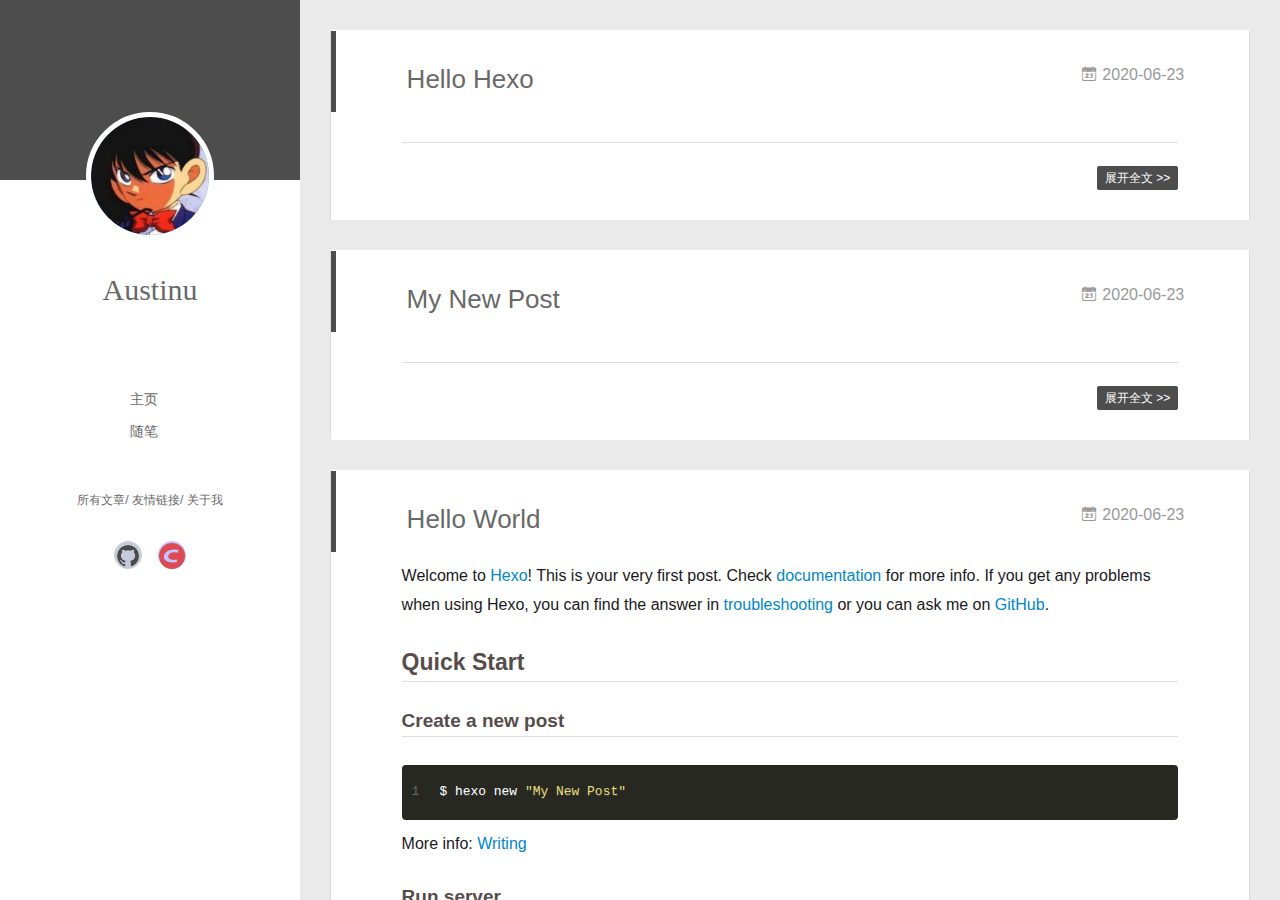
==== commit a965ec1c: "Site updated: 2020-06-23 21:39:01" ====
--- a/index.html
+++ b/index.html
@@ -53,7 +53,7 @@
 		<nav class="header-menu">
 			<ul>
 			
-				<li><a href="unitsua.github.io">主页</a></li>
+				<li><a href="https://unitsua.github.io/">主页</a></li>
 	        
 				<li><a href="https://blog.csdn.net/Austin_">随笔</a></li>
 	        
@@ -77,13 +77,9 @@
 		<nav class="header-nav">
 			<div class="social">
 				
-					<a class="github" target="_blank" href="https://unitsua.github.io" title="github"><i class="icon-github">
-                        <img src="img/github.png"/>
-                    </i></a>
+					<a class="github" target="_blank" href="https://unitsua.github.io" title="github"><img src="img/github.png"/></a>
 		        
-					<a class="csdn" target="_blank" href="https://blog.csdn.net/Austin_" title="csdn"><i class="csdn">
-                        <img src="img/csdn.png"/>
-                    </i></a>
+					<a class="csdn" target="_blank" href="https://blog.csdn.net/Austin_" title="csdn"><img src="img/csdn.png"/></a>
 		        
 			</div>
 		</nav>
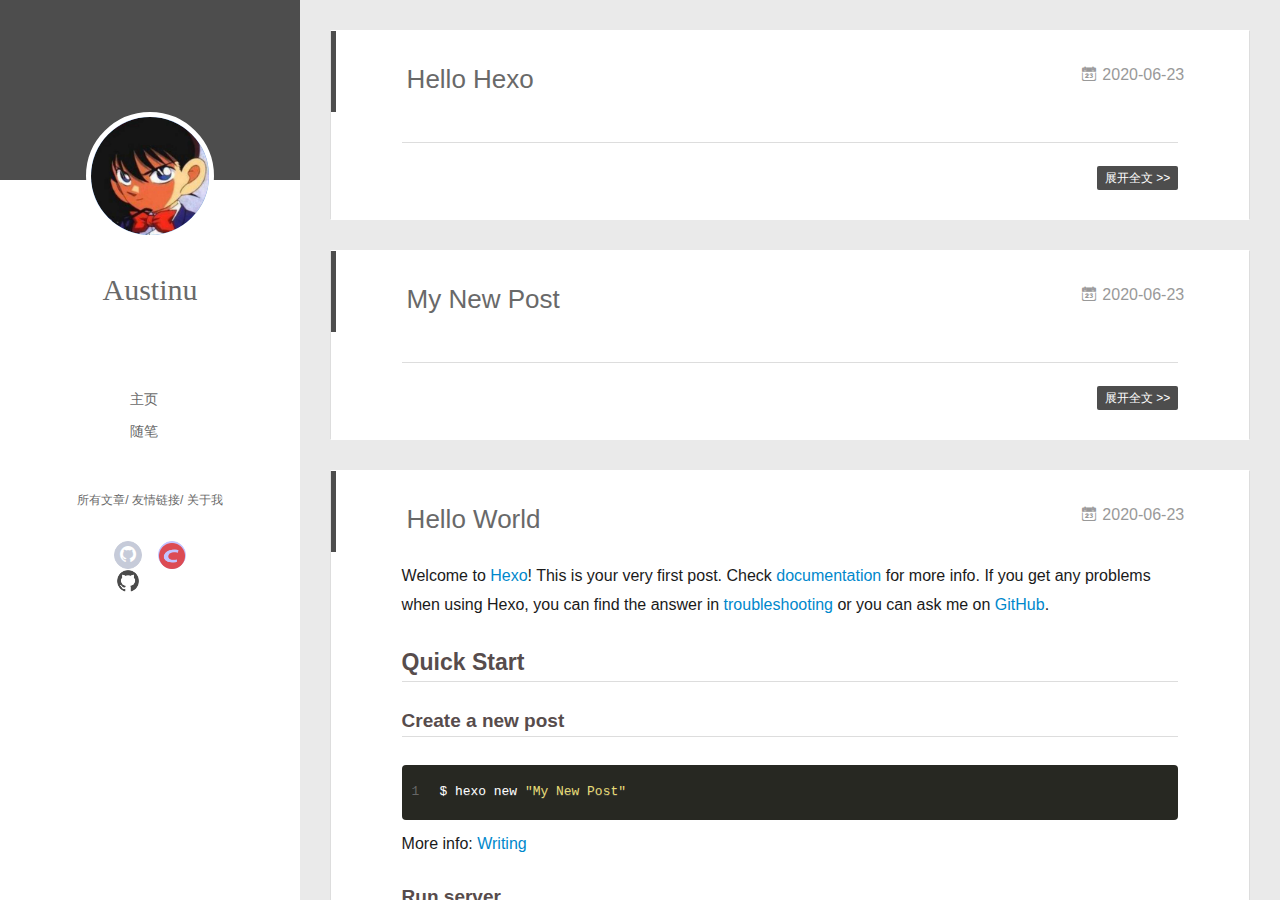
==== commit 6f62c46d: "Site updated: 2020-06-23 21:40:40" ====
--- a/index.html
+++ b/index.html
@@ -77,9 +77,13 @@
 		<nav class="header-nav">
 			<div class="social">
 				
-					<a class="github" target="_blank" href="https://unitsua.github.io" title="github"><img src="img/github.png"/></a>
+					<a class="github" target="_blank" href="https://unitsua.github.io" title="github"><i class="icon-github">
+                        <img src="img/github.png"/>
+                    </i></a>
 		        
-					<a class="csdn" target="_blank" href="https://blog.csdn.net/Austin_" title="csdn"><img src="img/csdn.png"/></a>
+					<a class="csdn" target="_blank" href="https://blog.csdn.net/Austin_" title="csdn"><i class="csdn">
+                        <img src="img/csdn.png"/>
+                    </i></a>
 		        
 			</div>
 		</nav>
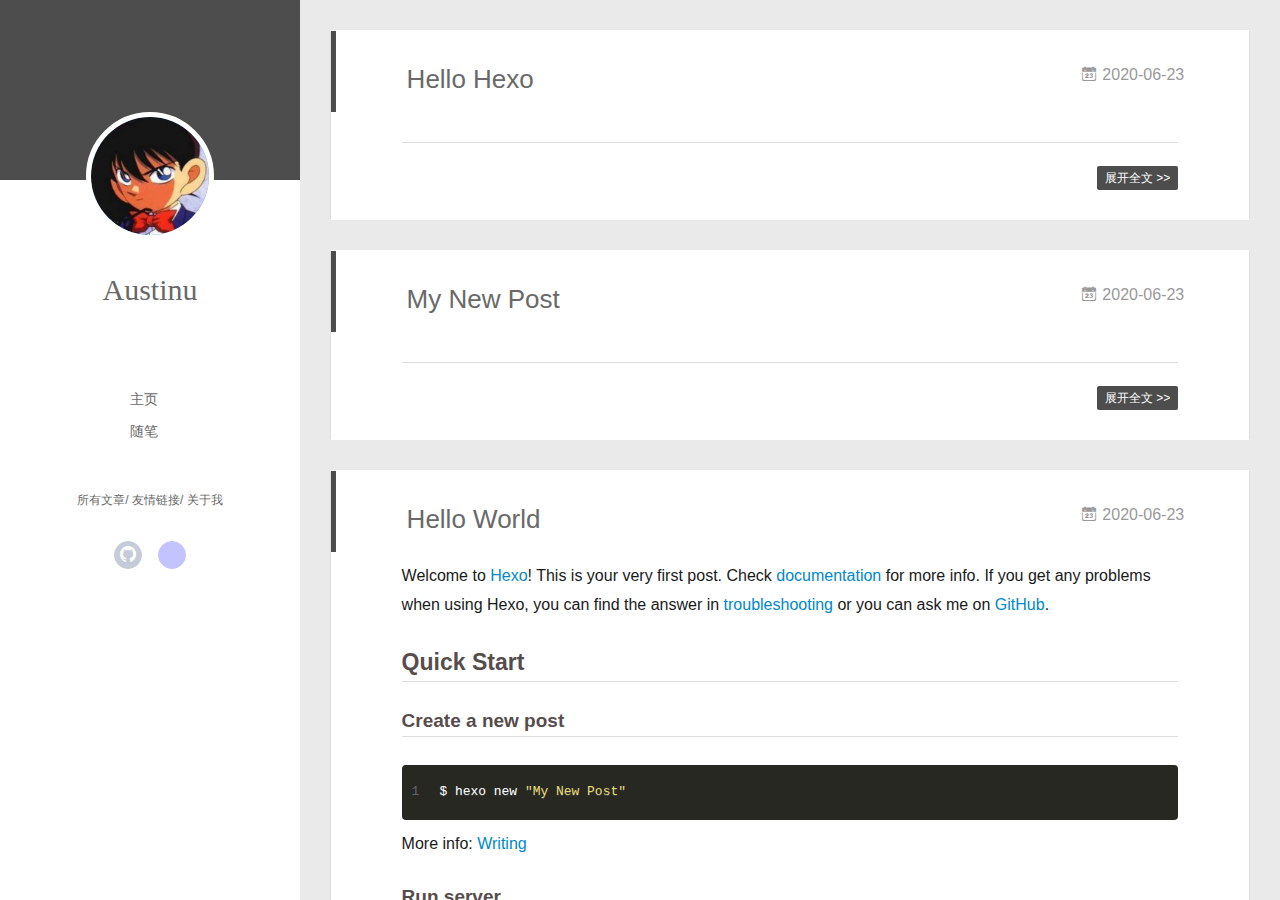
==== commit 7581b2a4: "Site updated: 2020-06-23 22:04:45" ====
--- a/index.html
+++ b/index.html
@@ -77,13 +77,9 @@
 		<nav class="header-nav">
 			<div class="social">
 				
-					<a class="github" target="_blank" href="https://unitsua.github.io" title="github"><i class="icon-github">
-                        <img src="img/github.png"/>
-                    </i></a>
+					<a class="github" target="_blank" href="https://unitsua.github.io" title="github"><i class="icon-github"></i></a>
 		        
-					<a class="csdn" target="_blank" href="https://blog.csdn.net/Austin_" title="csdn"><i class="csdn">
-                        <img src="img/csdn.png"/>
-                    </i></a>
+					<a class="csdn" target="_blank" href="https://blog.csdn.net/Austin_" title="csdn"><i class="icon-csdn"></i></a>
 		        
 			</div>
 		</nav>
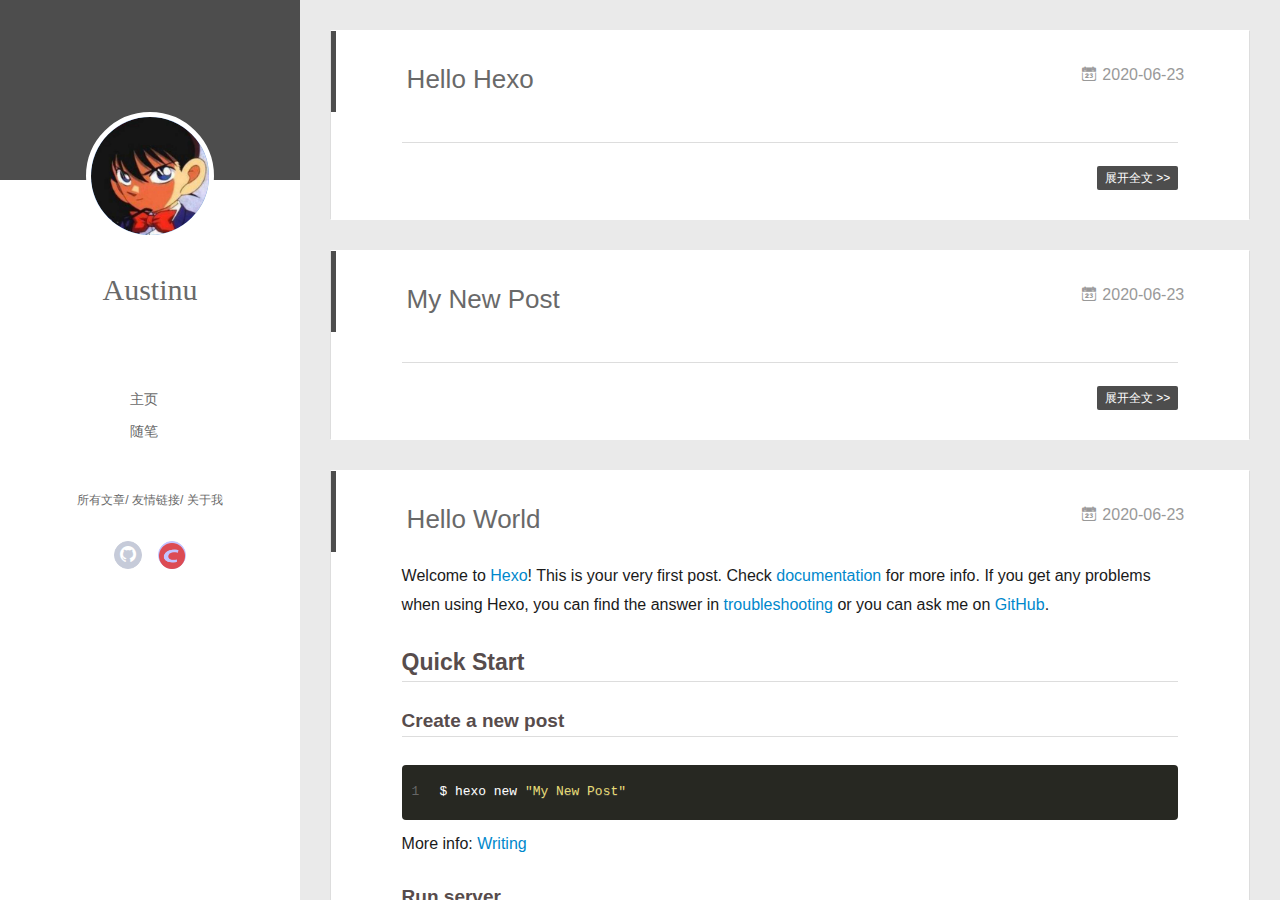
==== commit a7930dc4: "Site updated: 2020-06-23 22:09:44" ====
--- a/index.html
+++ b/index.html
@@ -79,7 +79,9 @@
 				
 					<a class="github" target="_blank" href="https://unitsua.github.io" title="github"><i class="icon-github"></i></a>
 		        
-					<a class="csdn" target="_blank" href="https://blog.csdn.net/Austin_" title="csdn"><i class="icon-csdn"></i></a>
+					<a class="csdn" target="_blank" href="https://blog.csdn.net/Austin_" title="csdn"><i class="csdn">
+                        <img src="img/csdn.png">
+                    </i></a>
 		        
 			</div>
 		</nav>
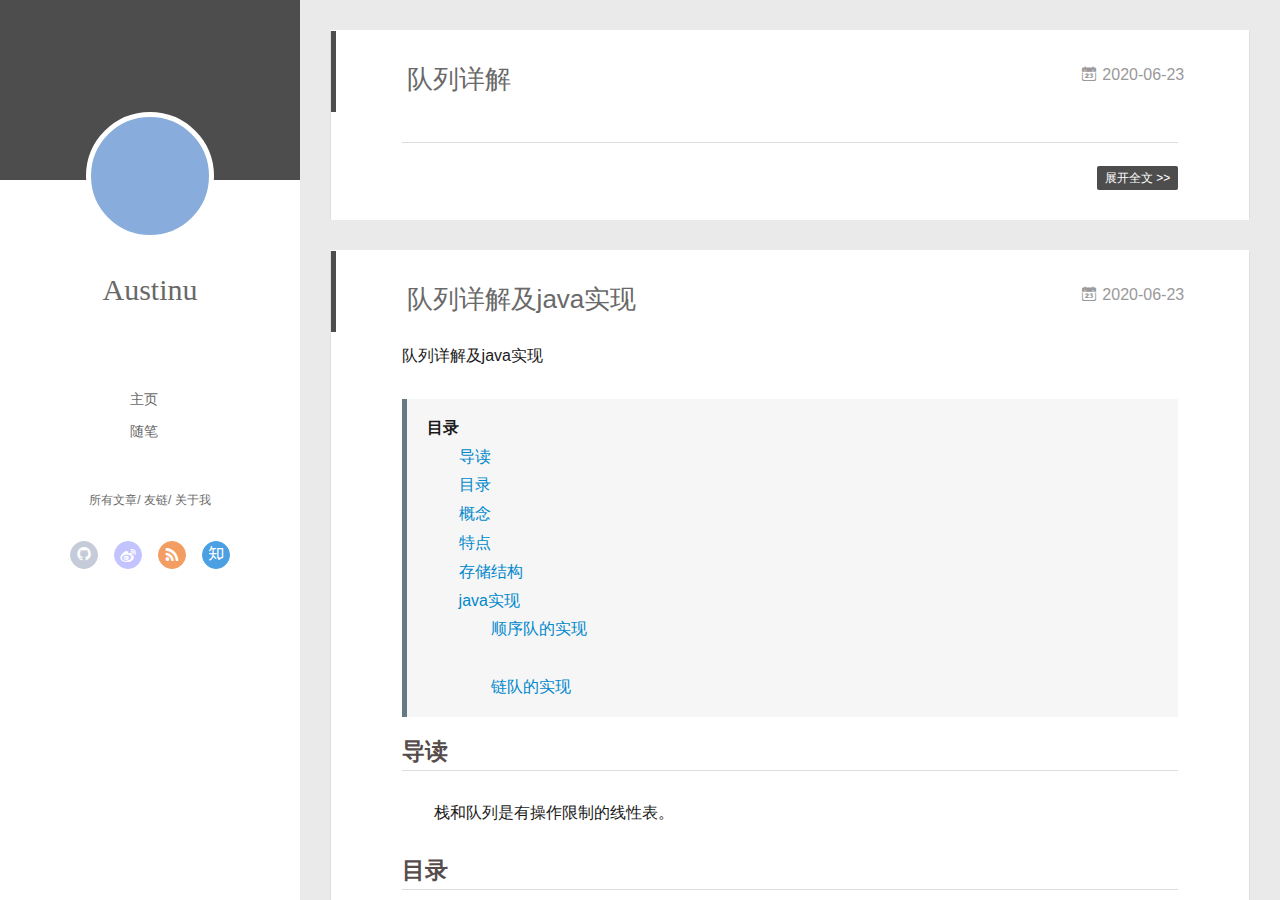
==== commit d8a0ae75: "Site updated: 2020-06-23 22:27:30" ====
--- a/index.html
+++ b/index.html
@@ -5,12 +5,12 @@
   
   <meta name="renderer" content="webkit">
   <meta http-equiv="X-UA-Compatible" content="IE=edge" >
-  <link rel="dns-prefetch" href="http://yoursite.com">
+  <link rel="dns-prefetch" href="https:/unitsua.github.io">
   <title>The Blog of Austin</title>
   <meta name="viewport" content="width=device-width, initial-scale=1, maximum-scale=1">
   <meta property="og:type" content="website">
 <meta property="og:title" content="The Blog of Austin">
-<meta property="og:url" content="https://unitsua.github.io/index.html">
+<meta property="og:url" content="index.html">
 <meta property="og:site_name" content="The Blog of Austin">
 <meta property="og:locale" content="en_US">
 <meta property="article:author" content="Austinu">
@@ -32,7 +32,7 @@
 
   
 
-<meta name="generator" content="blog"></head>
+<meta name="generator" content="Hexo 4.2.1"></head>
 
 <body>
   <div id="container" q-class="show:isCtnShow">
@@ -42,20 +42,20 @@
 <div class="overlay" style="background: #4d4d4d"></div>
 <div class="intrude-less">
 	<header id="header" class="inner">
-		<a href="#" class="profilepic">
-			<img src="img/kenan.jpg" class="js-avatar">
+		<a href="/" class="profilepic">
+			<img src="" class="js-avatar">
 		</a>
 		<hgroup>
-		  <h1 class="header-author"><a href="https://github.com/Unitsua/Unitsua.github.io">Austinu</a></h1>
+		  <h1 class="header-author"><a href="/">Austinu</a></h1>
 		</hgroup>
 		
 
 		<nav class="header-menu">
 			<ul>
 			
-				<li><a href="https://unitsua.github.io/">主页</a></li>
+				<li><a href="/">主页</a></li>
 	        
-				<li><a href="https://blog.csdn.net/Austin_">随笔</a></li>
+				<li><a href="/tags/随笔/">随笔</a></li>
 	        
 			</ul>
 		</nav>
@@ -66,7 +66,7 @@
     			
             
     			
-    			<a q-on="click: openSlider(e, 'friends')" href="javascript:void(0)">友情链接</a>
+    			<a q-on="click: openSlider(e, 'friends')" href="javascript:void(0)">友链</a>
     			
             
     			
@@ -77,11 +77,13 @@
 		<nav class="header-nav">
 			<div class="social">
 				
-					<a class="github" target="_blank" href="https://unitsua.github.io" title="github"><i class="icon-github"></i></a>
+					<a class="github" target="_blank" href="#" title="github"><i class="icon-github"></i></a>
 		        
-					<a class="csdn" target="_blank" href="https://blog.csdn.net/Austin_" title="csdn"><i class="csdn">
-                        <img src="img/csdn.png">
-                    </i></a>
+					<a class="weibo" target="_blank" href="#" title="weibo"><i class="icon-weibo"></i></a>
+		        
+					<a class="rss" target="_blank" href="#" title="rss"><i class="icon-rss"></i></a>
+		        
+					<a class="zhihu" target="_blank" href="#" title="zhihu"><i class="icon-zhihu"></i></a>
 		        
 			</div>
 		</nav>
@@ -104,7 +106,15 @@
 			<hgroup>
 			  <h1 class="header-author js-header-author">Austinu</h1>
 			</hgroup>
-
+			
+			
+			
+				
+			
+				
+			
+			
+			
 			<nav class="header-nav">
 				<div class="social">
 					
@@ -125,7 +135,7 @@
 				
 					<li style="width: 50%"><a href="/">主页</a></li>
 		        
-					<li style="width: 50%"><a href="/tags/%E9%9A%8F%E7%AC%94/">随笔</a></li>
+					<li style="width: 50%"><a href="/tags/随笔/">随笔</a></li>
 		        
 				</ul>
 			</nav>
@@ -142,20 +152,20 @@
           <div id="js-content" class="content-ll">
             
   
-    <article id="post-Hello-Hexo" class="article article-type-post  article-index" itemscope itemprop="blogPost">
+    <article id="post-队列详解" class="article article-type-post  article-index" itemscope itemprop="blogPost">
   <div class="article-inner">
     
       <header class="article-header">
         
   
     <h1 itemprop="name">
-      <a class="article-title" href="/2020/06/23/Hello-Hexo/">Hello Hexo</a>
+      <a class="article-title" href="2020/06/23/队列详解/">队列详解</a>
     </h1>
   
 
         
-        <a href="/2020/06/23/Hello-Hexo/" class="archive-article-date">
-  	<time datetime="2020-06-23T12:06:05.000Z" itemprop="datePublished"><i class="icon-calendar icon"></i>2020-06-23</time>
+        <a href="2020/06/23/队列详解/" class="archive-article-date">
+  	<time datetime="2020-06-23T14:21:38.000Z" itemprop="datePublished"><i class="icon-calendar icon"></i>2020-06-23</time>
 </a>
         
       </header>
@@ -174,7 +184,7 @@
 
       
         <p class="article-more-link">
-          <a class="article-more-a" href="/2020/06/23/Hello-Hexo/">展开全文 >></a>
+          <a class="article-more-a" href="2020/06/23/队列详解/">展开全文 >></a>
         </p>
       
 
@@ -204,27 +214,67 @@
 
 
   
-    <article id="post-My-New-Post" class="article article-type-post  article-index" itemscope itemprop="blogPost">
+    <article id="post-队列详解及java实现" class="article article-type-post  article-index" itemscope itemprop="blogPost">
   <div class="article-inner">
     
       <header class="article-header">
         
   
     <h1 itemprop="name">
-      <a class="article-title" href="/2020/06/23/My-New-Post/">My New Post</a>
+      <a class="article-title" href="2020/06/23/队列详解及java实现/">队列详解及java实现</a>
     </h1>
   
 
         
-        <a href="/2020/06/23/My-New-Post/" class="archive-article-date">
-  	<time datetime="2020-06-23T11:30:28.000Z" itemprop="datePublished"><i class="icon-calendar icon"></i>2020-06-23</time>
+        <a href="2020/06/23/队列详解及java实现/" class="archive-article-date">
+  	<time datetime="2020-06-23T14:20:38.459Z" itemprop="datePublished"><i class="icon-calendar icon"></i>2020-06-23</time>
 </a>
         
       </header>
     
     <div class="article-entry" itemprop="articleBody">
       
-        
+        <p>队列详解及java实现</p>
+<blockquote>
+<p><strong>目录</strong></p>
+<p><a href="https://www.cnblogs.com/fzz9/p/8159679.html#导读" target="_blank" rel="noopener">  导读</a><br><a href="https://www.cnblogs.com/fzz9/p/8159679.html#目录" target="_blank" rel="noopener">  目录</a><br><a href="https://www.cnblogs.com/fzz9/p/8159679.html#概念" target="_blank" rel="noopener">  概念</a><br><a href="https://www.cnblogs.com/fzz9/p/8159679.html#特点" target="_blank" rel="noopener">  特点</a><br><a href="https://www.cnblogs.com/fzz9/p/8159679.html#存储结构" target="_blank" rel="noopener">  存储结构</a><br><a href="https://www.cnblogs.com/fzz9/p/8159679.html#java实现" target="_blank" rel="noopener">  java实现</a><br><a href="https://www.cnblogs.com/fzz9/p/8159679.html#顺序队的实现" target="_blank" rel="noopener">    顺序队的实现</a><br><a href="https://www.cnblogs.com/fzz9/p/8159679.html#" target="_blank" rel="noopener">     </a><br><a href="https://www.cnblogs.com/fzz9/p/8159679.html#链队的实现" target="_blank" rel="noopener">    链队的实现</a></p>
+</blockquote>
+<h2 id="导读"><a href="#导读" class="headerlink" title="导读"></a>导读</h2><p>　　栈和队列是有操作限制的线性表。</p>
+<h2 id="目录"><a href="#目录" class="headerlink" title="目录"></a>目录</h2><p>1、队列的概念、特点、存储结构。</p>
+<p>2、栈队列的java实现。</p>
+<h2 id="概念"><a href="#概念" class="headerlink" title="概念"></a>概念</h2><p>　　队列是一种在一端进行插入，而在另一端进行删除的线性表。<br>1、队列的插入端称为队尾；队列的删除端称为队头。（好比火车进隧道）<br>2、队列的插入操作称为入队（push），删除操作称为出队（pop）。</p>
+<h2 id="特点"><a href="#特点" class="headerlink" title="特点"></a>特点</h2><p>　　队列就像一列进入隧道的火车，隧道就是队列，火车车厢就是元素，进入隧道就是从隧道的这头（队尾）插入元素，出隧道就是从隧道的另一头（队头）删除元素。所以是“先进先出”的特点。</p>
+<h2 id="存储结构"><a href="#存储结构" class="headerlink" title="存储结构"></a>存储结构</h2><p>　　类似栈有顺序队和链式队两种。</p>
+<h2 id="java实现"><a href="#java实现" class="headerlink" title="java实现"></a>java实现</h2><p>　　我们可以围绕栈的4个元素来实现队列：</p>
+<p>2状态：是否队空；是否队满。</p>
+<p>2操作：进队push;出队pop。</p>
+<h3 id="顺序队的实现"><a href="#顺序队的实现" class="headerlink" title="顺序队的实现"></a>顺序队的实现</h3><p> 　　顺序队列的实现也可以使用数组来完成，同栈的实现一样，只是栈是在同一端进行压栈和进栈操作，而队列是在一端做push，另一端做pop操作。</p>
+<p>可以看一下下面的队列操作示意图：</p>
+<h3 id=""><a href="#" class="headerlink" title=""></a><img src="E:%5C%E6%96%87%E6%A1%A3%E7%BC%96%E8%BE%91%E5%99%A8%5CTypora%5Cimage%5C1573474864297.png" alt="img"></h3><p> 　　“假溢出”就是 看上图  rear+1 = 4 ,但是最大为3，会出现 逻辑上的溢出</p>
+<p>​        我们在实现顺序栈时使用头指针“front”和尾指针“rear”分别进行出队和入队操作，但普通的队列如上图所示，会发生“假溢出”现象，所以我们通常将数组弄成一个环状，即队头和队尾相连，这样就形成了“循环队列”，同时也解决了“假溢出”现象。循环队列是改进版的顺序队列。</p>
+<p>　　如图：</p>
+<p><img src="E:%5C%E6%96%87%E6%A1%A3%E7%BC%96%E8%BE%91%E5%99%A8%5CTypora%5Cimage%5C1572794822150.png" alt="1572794822150"></p>
+<p>　　对于普通队列的push或pop我们只需要对尾指针或头指针进行自增操作即可，但是循环队列我们就不能单纯的进行自增，当front或rear=maxSize-1时我们就不能进行自增操作了，比如一个队列尾长度为4的数组datas[4]，那么当front或rear需要在0,1,2,3之间进行循环“推进”，以此达到循环队列的效果。所以我们可以使用rear = （rear+1）%maxSize ；front = （front+1）%maxSize ；公式进行指针计算。</p>
+<p>　　需要注意的是：队空状态的条件为：front = rear。而如果整个队列全部存满数据那么，队满的条件也是front = rear；所以循环队列需要损失一个存储空间，如下图：</p>
+<p><img src="E:%5C%E6%96%87%E6%A1%A3%E7%BC%96%E8%BE%91%E5%99%A8%5CTypora%5Cimage%5C1573475255619.png" alt="1573475255619"></p>
+<p>　　解决了这些问题我们就可以很轻松地实现循环队列了：</p>
+<figure class="highlight plain"><table><tr><td class="gutter"><pre><span class="line">1</span><br><span class="line">2</span><br><span class="line">3</span><br><span class="line">4</span><br><span class="line">5</span><br><span class="line">6</span><br><span class="line">7</span><br><span class="line">8</span><br><span class="line">9</span><br><span class="line">10</span><br><span class="line">11</span><br><span class="line">12</span><br><span class="line">13</span><br><span class="line">14</span><br><span class="line">15</span><br><span class="line">16</span><br><span class="line">17</span><br><span class="line">18</span><br><span class="line">19</span><br><span class="line">20</span><br><span class="line">21</span><br><span class="line">22</span><br><span class="line">23</span><br><span class="line">24</span><br><span class="line">25</span><br><span class="line">26</span><br><span class="line">27</span><br><span class="line">28</span><br><span class="line">29</span><br><span class="line">30</span><br><span class="line">31</span><br><span class="line">32</span><br><span class="line">33</span><br><span class="line">34</span><br><span class="line">35</span><br><span class="line">36</span><br><span class="line">37</span><br><span class="line">38</span><br><span class="line">39</span><br><span class="line">40</span><br><span class="line">41</span><br><span class="line">42</span><br><span class="line">43</span><br><span class="line">44</span><br><span class="line">45</span><br><span class="line">46</span><br><span class="line">47</span><br><span class="line">48</span><br><span class="line">49</span><br><span class="line">50</span><br><span class="line">51</span><br><span class="line">52</span><br><span class="line">53</span><br><span class="line">54</span><br><span class="line">55</span><br><span class="line">56</span><br><span class="line">57</span><br><span class="line">58</span><br><span class="line">59</span><br><span class="line">60</span><br><span class="line">61</span><br><span class="line">62</span><br><span class="line">63</span><br><span class="line">64</span><br><span class="line">65</span><br><span class="line">66</span><br><span class="line">67</span><br><span class="line">68</span><br><span class="line">69</span><br><span class="line">70</span><br><span class="line">71</span><br><span class="line">72</span><br><span class="line">73</span><br><span class="line">74</span><br><span class="line">75</span><br><span class="line">76</span><br><span class="line">77</span><br></pre></td><td class="code"><pre><span class="line"> 1 package test;</span><br><span class="line"> 2 </span><br><span class="line"> 3 public class SqQueue&lt;T&gt;&#123;</span><br><span class="line"> 4     private T[] datas;&#x2F;&#x2F;使用数组作为队列的容器</span><br><span class="line"> 5     private int maxSize;&#x2F;&#x2F;队列的容量</span><br><span class="line"> 6     private int front;&#x2F;&#x2F;头指针</span><br><span class="line"> 7     private int rear;&#x2F;&#x2F;尾指针</span><br><span class="line"> 8 </span><br><span class="line"> 9     &#x2F;&#x2F;初始化队列</span><br><span class="line">10     public SqQueue(int maxSize)&#123;</span><br><span class="line">11         if(maxSize&lt;1)&#123;</span><br><span class="line">12             maxSize &#x3D; 1;</span><br><span class="line">13         &#125;</span><br><span class="line">14         this.maxSize &#x3D; maxSize;</span><br><span class="line">15         this.front &#x3D; 0;</span><br><span class="line">16         this.rear &#x3D; 0;</span><br><span class="line">17         this.datas &#x3D; (T[])new Object[this.maxSize];</span><br><span class="line">18     &#125;</span><br><span class="line">19 </span><br><span class="line">20     &#x2F;&#x2F;两个状态:队空&amp;队满</span><br><span class="line">21     public boolean isNull()&#123;</span><br><span class="line">22         if(this.front &#x3D;&#x3D; this.rear)</span><br><span class="line">23             return true;</span><br><span class="line">24         else</span><br><span class="line">25             return false;</span><br><span class="line">26     &#125;</span><br><span class="line">27 </span><br><span class="line">28     public boolean isFull()&#123;</span><br><span class="line">29         if((rear+1)%this.maxSize&#x3D;&#x3D;front)</span><br><span class="line">30             return true;</span><br><span class="line">31         else</span><br><span class="line">32             return false;</span><br><span class="line">33     &#125;</span><br><span class="line">34 </span><br><span class="line">35     &#x2F;&#x2F;初始化队列</span><br><span class="line">36     public void initQueue()&#123;</span><br><span class="line">37         this.front &#x3D; 0;</span><br><span class="line">38         this.front &#x3D; 0;</span><br><span class="line">39     &#125;</span><br><span class="line">40 </span><br><span class="line">41     &#x2F;&#x2F;两个操作:进队&amp;出队</span><br><span class="line">42     public boolean push(T data)&#123;</span><br><span class="line">43         if(isFull())</span><br><span class="line">44             return false;&#x2F;&#x2F;队满则无法进队</span><br><span class="line">45         else&#123;</span><br><span class="line">46             datas[rear] &#x3D; data;&#x2F;&#x2F;进队</span><br><span class="line">47             rear &#x3D; (rear+1) % maxSize;&#x2F;&#x2F;队尾指针+1.</span><br><span class="line">48             return true;</span><br><span class="line">49         &#125;</span><br><span class="line">50     &#125;</span><br><span class="line">51     public T pop()&#123;</span><br><span class="line">52         if(isNull())</span><br><span class="line">53             return null;&#x2F;&#x2F;对空无法出队</span><br><span class="line">54         else&#123;</span><br><span class="line">55             T popData &#x3D; datas[front++];&#x2F;&#x2F;出队</span><br><span class="line">56             front &#x3D; (front+1) % maxSize;&#x2F;&#x2F;队头指针+1</span><br><span class="line">57             return popData;</span><br><span class="line">58         &#125;</span><br><span class="line">59     &#125;</span><br><span class="line">60 </span><br><span class="line">61     &#x2F;&#x2F;get()</span><br><span class="line">62     public T[] getDatas() &#123;</span><br><span class="line">63         return datas;</span><br><span class="line">64     &#125;</span><br><span class="line">65 </span><br><span class="line">66     public int getMaxSize() &#123;</span><br><span class="line">67         return maxSize;</span><br><span class="line">68     &#125;</span><br><span class="line">69 </span><br><span class="line">70     public int getFront() &#123;</span><br><span class="line">71         return front;</span><br><span class="line">72     &#125;</span><br><span class="line">73 </span><br><span class="line">74     public int getRear() &#123;</span><br><span class="line">75         return rear;</span><br><span class="line">76     &#125;</span><br><span class="line">77 &#125;</span><br></pre></td></tr></table></figure>
+
+<p>　　测试：</p>
+<figure class="highlight plain"><table><tr><td class="gutter"><pre><span class="line">1</span><br><span class="line">2</span><br><span class="line">3</span><br><span class="line">4</span><br><span class="line">5</span><br><span class="line">6</span><br><span class="line">7</span><br><span class="line">8</span><br><span class="line">9</span><br><span class="line">10</span><br><span class="line">11</span><br><span class="line">12</span><br><span class="line">13</span><br><span class="line">14</span><br><span class="line">15</span><br><span class="line">16</span><br><span class="line">17</span><br><span class="line">18</span><br><span class="line">19</span><br><span class="line">20</span><br><span class="line">21</span><br><span class="line">22</span><br><span class="line">23</span><br><span class="line">24</span><br><span class="line">25</span><br></pre></td><td class="code"><pre><span class="line"> 1 package test;</span><br><span class="line"> 2 </span><br><span class="line"> 3 import org.junit.Test;</span><br><span class="line"> 4 </span><br><span class="line"> 5 public class testQueue &#123;</span><br><span class="line"> 6     </span><br><span class="line"> 7     @Test</span><br><span class="line"> 8     public void fun()&#123;</span><br><span class="line"> 9         SqQueue&lt;Character&gt; queue &#x3D; new SqQueue&lt;Character&gt;(4);</span><br><span class="line">10         </span><br><span class="line">11         &#x2F;&#x2F;判断</span><br><span class="line">12         System.out.println(&quot;队列是否为空：&quot;+queue.isNull());</span><br><span class="line">13         </span><br><span class="line">14         &#x2F;&#x2F;入队A,B,C</span><br><span class="line">15         queue.push(&#39;A&#39;);</span><br><span class="line">16         queue.push(&#39;B&#39;);</span><br><span class="line">17         queue.push(&#39;C&#39;);</span><br><span class="line">18         </span><br><span class="line">19         System.out.println(&quot;队列是否为满：&quot;+queue.isFull());</span><br><span class="line">20         </span><br><span class="line">21         &#x2F;&#x2F;出队</span><br><span class="line">22         Character data &#x3D; queue.pop();</span><br><span class="line">23         System.out.println(&quot;出队：&quot;+data);</span><br><span class="line">24     &#125;</span><br><span class="line">25 &#125;</span><br></pre></td></tr></table></figure>
+
+<p>　<img src="E:%5C%E6%96%87%E6%A1%A3%E7%BC%96%E8%BE%91%E5%99%A8%5CTypora%5Cimage%5C1572882061625.png" alt="1572882061625"></p>
+<h3 id="链队的实现"><a href="#链队的实现" class="headerlink" title="链队的实现"></a>链队的实现</h3><p> 　　如图所示：</p>
+<p><img src="E:%5C%E6%96%87%E6%A1%A3%E7%BC%96%E8%BE%91%E5%99%A8%5CTypora%5Cimage%5C1572882112011.png" alt="1572882112011"></p>
+<p>　　链队的实现很简单，只要理解了链表的操作和队列的特点即可。</p>
+<figure class="highlight plain"><table><tr><td class="gutter"><pre><span class="line">1</span><br><span class="line">2</span><br><span class="line">3</span><br><span class="line">4</span><br><span class="line">5</span><br><span class="line">6</span><br><span class="line">7</span><br><span class="line">8</span><br><span class="line">9</span><br><span class="line">10</span><br><span class="line">11</span><br><span class="line">12</span><br><span class="line">13</span><br><span class="line">14</span><br><span class="line">15</span><br><span class="line">16</span><br><span class="line">17</span><br><span class="line">18</span><br><span class="line">19</span><br><span class="line">20</span><br><span class="line">21</span><br><span class="line">22</span><br><span class="line">23</span><br><span class="line">24</span><br><span class="line">25</span><br><span class="line">26</span><br><span class="line">27</span><br><span class="line">28</span><br><span class="line">29</span><br><span class="line">30</span><br><span class="line">31</span><br><span class="line">32</span><br><span class="line">33</span><br><span class="line">34</span><br><span class="line">35</span><br><span class="line">36</span><br><span class="line">37</span><br><span class="line">38</span><br><span class="line">39</span><br><span class="line">40</span><br><span class="line">41</span><br><span class="line">42</span><br><span class="line">43</span><br><span class="line">44</span><br><span class="line">45</span><br><span class="line">46</span><br><span class="line">47</span><br><span class="line">48</span><br><span class="line">49</span><br><span class="line">50</span><br><span class="line">51</span><br><span class="line">52</span><br><span class="line">53</span><br><span class="line">54</span><br><span class="line">55</span><br><span class="line">56</span><br><span class="line">57</span><br><span class="line">58</span><br><span class="line">59</span><br><span class="line">60</span><br><span class="line">61</span><br><span class="line">62</span><br><span class="line">63</span><br><span class="line">64</span><br><span class="line">65</span><br><span class="line">66</span><br><span class="line">67</span><br><span class="line">68</span><br><span class="line">69</span><br><span class="line">70</span><br><span class="line">71</span><br><span class="line">72</span><br><span class="line">73</span><br><span class="line">74</span><br><span class="line">75</span><br><span class="line">76</span><br><span class="line">77</span><br><span class="line">78</span><br><span class="line">79</span><br><span class="line">80</span><br><span class="line">81</span><br><span class="line">82</span><br><span class="line">83</span><br><span class="line">84</span><br><span class="line">85</span><br><span class="line">86</span><br><span class="line">87</span><br><span class="line">88</span><br><span class="line">89</span><br><span class="line">90</span><br><span class="line">91</span><br><span class="line">92</span><br></pre></td><td class="code"><pre><span class="line"> 1 package test;</span><br><span class="line"> 2 </span><br><span class="line"> 3 public class LinkQueue&lt;T&gt;&#123;</span><br><span class="line"> 4     private QNode&lt;T&gt; front;&#x2F;&#x2F;队头指针</span><br><span class="line"> 5     private QNode&lt;T&gt; rear;&#x2F;&#x2F;队尾指针</span><br><span class="line"> 6     private int maxSize;&#x2F;&#x2F;为了便于操作，使用这个变量表示链队的数据容量</span><br><span class="line"> 7 </span><br><span class="line"> 8     &#x2F;&#x2F;初始化</span><br><span class="line"> 9     public LinkQueue()&#123;</span><br><span class="line">10         this.front &#x3D; new QNode&lt;T&gt;();</span><br><span class="line">11         this.rear &#x3D; new QNode&lt;T&gt;();</span><br><span class="line">12         this.maxSize &#x3D; 0;</span><br><span class="line">13     &#125;</span><br><span class="line">14 </span><br><span class="line">15     &#x2F;&#x2F;初始化队列</span><br><span class="line">16     public void initQueue()&#123;</span><br><span class="line">17         front.next &#x3D; null;</span><br><span class="line">18         rear.next &#x3D; null;</span><br><span class="line">19         maxSize &#x3D; 0;</span><br><span class="line">20     &#125;</span><br><span class="line">21 </span><br><span class="line">22     &#x2F;&#x2F;队空判断</span><br><span class="line">23     public boolean isNull()&#123;</span><br><span class="line">24         if(front.next&#x3D;&#x3D;null || rear.next&#x3D;&#x3D;null)</span><br><span class="line">25             return true;</span><br><span class="line">26         else</span><br><span class="line">27             return false;</span><br><span class="line">28     &#125;</span><br><span class="line">29 </span><br><span class="line">30     &#x2F;&#x2F;进队</span><br><span class="line">31     public void push(QNode&lt;T&gt; node)&#123;</span><br><span class="line">32         if(isNull())&#123;</span><br><span class="line">33             &#x2F;&#x2F;第一次</span><br><span class="line">34             front.next &#x3D; node;</span><br><span class="line">35             rear.next &#x3D; node;</span><br><span class="line">36             maxSize++;</span><br><span class="line">37         &#125;</span><br><span class="line">38         else&#123;</span><br><span class="line">39             node.next &#x3D; front.next;</span><br><span class="line">40             front.next &#x3D; node;</span><br><span class="line">41             maxSize++;</span><br><span class="line">42         &#125;</span><br><span class="line">43     &#125;</span><br><span class="line">44     &#x2F;&#x2F;出队</span><br><span class="line">45     public QNode&lt;T&gt; pop()&#123;</span><br><span class="line">46         if(isNull())</span><br><span class="line">47             return null;&#x2F;&#x2F;队为空时，无法出队</span><br><span class="line">48         else if(maxSize&#x3D;&#x3D;1)&#123;</span><br><span class="line">49             &#x2F;&#x2F;队只有一个元素时直接初始化即可</span><br><span class="line">50             QNode&lt;T&gt; node  &#x3D; front.next;</span><br><span class="line">51             initQueue();</span><br><span class="line">52             return node;</span><br><span class="line">53         &#125;</span><br><span class="line">54         else&#123;</span><br><span class="line">55             &#x2F;&#x2F;准备工作</span><br><span class="line">56             QNode&lt;T&gt; p &#x3D; front;&#x2F;&#x2F;使用p指针来遍历队列</span><br><span class="line">57             for(int i&#x3D;1;i&lt;maxSize-1;i++)</span><br><span class="line">58                 p &#x3D; p.next;</span><br><span class="line">59             &#x2F;&#x2F;pop</span><br><span class="line">60             QNode&lt;T&gt; node &#x3D; rear.next;</span><br><span class="line">61             rear.next &#x3D; p.next;</span><br><span class="line">62             maxSize--;</span><br><span class="line">63             return node;</span><br><span class="line">64         &#125;</span><br><span class="line">65     &#125;</span><br><span class="line">66 </span><br><span class="line">67 &#125;</span><br><span class="line">68 </span><br><span class="line">69 &#x2F;&#x2F;链队结点</span><br><span class="line">70 class QNode&lt;T&gt;&#123;</span><br><span class="line">71     private T data;&#x2F;&#x2F;数据域</span><br><span class="line">72     public QNode&lt;T&gt; next;&#x2F;&#x2F;指针域</span><br><span class="line">73 </span><br><span class="line">74     &#x2F;&#x2F;初始化1</span><br><span class="line">75     public QNode()&#123;</span><br><span class="line">76         this.data &#x3D; null;</span><br><span class="line">77         this.next &#x3D; null;</span><br><span class="line">78     &#125;</span><br><span class="line">79     &#x2F;&#x2F;初始化2</span><br><span class="line">80     public QNode(T data)&#123;</span><br><span class="line">81         this.data &#x3D; data;</span><br><span class="line">82         this.next &#x3D; null;</span><br><span class="line">83     &#125;</span><br><span class="line">84     </span><br><span class="line">85     public T getData() &#123;</span><br><span class="line">86         return data;</span><br><span class="line">87     &#125;</span><br><span class="line">88     public void setData(T data) &#123;</span><br><span class="line">89         this.data &#x3D; data;</span><br><span class="line">90     &#125;</span><br><span class="line">91 </span><br><span class="line">92 &#125;</span><br></pre></td></tr></table></figure>
+
+<p>　　测试：</p>
+<figure class="highlight plain"><table><tr><td class="gutter"><pre><span class="line">1</span><br><span class="line">2</span><br><span class="line">3</span><br><span class="line">4</span><br><span class="line">5</span><br><span class="line">6</span><br><span class="line">7</span><br><span class="line">8</span><br><span class="line">9</span><br><span class="line">10</span><br><span class="line">11</span><br><span class="line">12</span><br><span class="line">13</span><br><span class="line">14</span><br><span class="line">15</span><br><span class="line">16</span><br><span class="line">17</span><br><span class="line">18</span><br><span class="line">19</span><br><span class="line">20</span><br><span class="line">21</span><br><span class="line">22</span><br><span class="line">23</span><br><span class="line">24</span><br><span class="line">25</span><br><span class="line">26</span><br></pre></td><td class="code"><pre><span class="line"> 1 package test;</span><br><span class="line"> 2 </span><br><span class="line"> 3 import org.junit.Test;</span><br><span class="line"> 4 </span><br><span class="line"> 5 public class testQueue &#123;</span><br><span class="line"> 6 </span><br><span class="line"> 7     @Test</span><br><span class="line"> 8     public void fun()&#123;</span><br><span class="line"> 9         LinkQueue&lt;Integer&gt; lq &#x3D; new LinkQueue&lt;Integer&gt;();</span><br><span class="line">10         </span><br><span class="line">11         System.out.println(&quot;队列是否为空：&quot;+lq.isNull());</span><br><span class="line">12         </span><br><span class="line">13         &#x2F;&#x2F;依次插入1、2、3、4</span><br><span class="line">14         lq.push(new QNode&lt;Integer&gt;(1));</span><br><span class="line">15         lq.push(new QNode&lt;Integer&gt;(2));</span><br><span class="line">16         lq.push(new QNode&lt;Integer&gt;(3));</span><br><span class="line">17         lq.push(new QNode&lt;Integer&gt;(4));</span><br><span class="line">18         </span><br><span class="line">19         &#x2F;&#x2F;依次出队</span><br><span class="line">20         System.out.println(&quot;依次出队：&quot;);</span><br><span class="line">21         while(!lq.isNull())&#123;</span><br><span class="line">22             System.out.println(lq.pop().getData());</span><br><span class="line">23         &#125;</span><br><span class="line">24         </span><br><span class="line">25     &#125;</span><br><span class="line">26 &#125;</span><br></pre></td></tr></table></figure>
+
+<p>运行结果：</p>
+<p><img src="E:%5C%E6%96%87%E6%A1%A3%E7%BC%96%E8%BE%91%E5%99%A8%5CTypora%5Cimage%5C1572882155412.png" alt="1572882155412"></p>
+
       
 
       
@@ -236,82 +286,7 @@
 
       
         <p class="article-more-link">
-          <a class="article-more-a" href="/2020/06/23/My-New-Post/">展开全文 >></a>
-        </p>
-      
-
-      
-      <div class="clearfix"></div>
-    </div>
-  </div>
-</article>
-
-<aside class="wrap-side-operation">
-    <div class="mod-side-operation">
-        
-        <div class="jump-container" id="js-jump-container" style="display:none;">
-            <a href="javascript:void(0)" class="mod-side-operation__jump-to-top">
-                <i class="icon-font icon-back"></i>
-            </a>
-            <div id="js-jump-plan-container" class="jump-plan-container" style="top: -11px;">
-                <i class="icon-font icon-plane jump-plane"></i>
-            </div>
-        </div>
-        
-        
-    </div>
-</aside>
-
-
-
-
-  
-    <article id="post-hello-world" class="article article-type-post  article-index" itemscope itemprop="blogPost">
-  <div class="article-inner">
-    
-      <header class="article-header">
-        
-  
-    <h1 itemprop="name">
-      <a class="article-title" href="/2020/06/23/hello-world/">Hello World</a>
-    </h1>
-  
-
-        
-        <a href="/2020/06/23/hello-world/" class="archive-article-date">
-  	<time datetime="2020-06-23T11:17:06.690Z" itemprop="datePublished"><i class="icon-calendar icon"></i>2020-06-23</time>
-</a>
-        
-      </header>
-    
-    <div class="article-entry" itemprop="articleBody">
-      
-        <p>Welcome to <a href="https://hexo.io/" target="_blank" rel="noopener">Hexo</a>! This is your very first post. Check <a href="https://hexo.io/docs/" target="_blank" rel="noopener">documentation</a> for more info. If you get any problems when using Hexo, you can find the answer in <a href="https://hexo.io/docs/troubleshooting.html" target="_blank" rel="noopener">troubleshooting</a> or you can ask me on <a href="https://github.com/hexojs/hexo/issues" target="_blank" rel="noopener">GitHub</a>.</p>
-<h2 id="Quick-Start"><a href="#Quick-Start" class="headerlink" title="Quick Start"></a>Quick Start</h2><h3 id="Create-a-new-post"><a href="#Create-a-new-post" class="headerlink" title="Create a new post"></a>Create a new post</h3><figure class="highlight bash"><table><tr><td class="gutter"><pre><span class="line">1</span><br></pre></td><td class="code"><pre><span class="line">$ hexo new <span class="string">"My New Post"</span></span><br></pre></td></tr></table></figure>
-
-<p>More info: <a href="https://hexo.io/docs/writing.html" target="_blank" rel="noopener">Writing</a></p>
-<h3 id="Run-server"><a href="#Run-server" class="headerlink" title="Run server"></a>Run server</h3><figure class="highlight bash"><table><tr><td class="gutter"><pre><span class="line">1</span><br></pre></td><td class="code"><pre><span class="line">$ hexo server</span><br></pre></td></tr></table></figure>
-
-<p>More info: <a href="https://hexo.io/docs/server.html" target="_blank" rel="noopener">Server</a></p>
-<h3 id="Generate-static-files"><a href="#Generate-static-files" class="headerlink" title="Generate static files"></a>Generate static files</h3><figure class="highlight bash"><table><tr><td class="gutter"><pre><span class="line">1</span><br></pre></td><td class="code"><pre><span class="line">$ hexo generate</span><br></pre></td></tr></table></figure>
-
-<p>More info: <a href="https://hexo.io/docs/generating.html" target="_blank" rel="noopener">Generating</a></p>
-<h3 id="Deploy-to-remote-sites"><a href="#Deploy-to-remote-sites" class="headerlink" title="Deploy to remote sites"></a>Deploy to remote sites</h3><figure class="highlight bash"><table><tr><td class="gutter"><pre><span class="line">1</span><br></pre></td><td class="code"><pre><span class="line">$ hexo deploy</span><br></pre></td></tr></table></figure>
-
-<p>More info: <a href="https://hexo.io/docs/one-command-deployment.html" target="_blank" rel="noopener">Deployment</a></p>
-
-      
-
-      
-    </div>
-    <div class="article-info article-info-index">
-      
-      
-      
-
-      
-        <p class="article-more-link">
-          <a class="article-more-a" href="/2020/06/23/hello-world/">展开全文 >></a>
+          <a class="article-more-a" href="2020/06/23/队列详解及java实现/">展开全文 >></a>
         </p>
       
 
--- a/main.0cf68a.css
+++ b/main.0cf68a.css
@@ -1,12 +1,25 @@
-.clearfix:after,
-.clearfix:before{content:"";display:table}
-.clearfix:after{clear:both}
-.left-col.show{box-shadow:0 0 6px 0 rgba(0,0,0,.75)}
-.mid-col,
-.mid-col .show .article,
-.tools-col,.tools-col
-.tools-section .search-tag.tagcloud .article-tag-list,.tools-col .tools-section .search-ul .search-tag span:hover,
-.tools-col .tools-section .search-ul .search-time span:hover,
-.tools-col .tools-section .search-ul .search-title:hover,.tools-col .tools-section .search-wrap
-.icon{transition:all .2s ease-in;-ms-transition:all .2s ease-in}@-webkit-keyframes leftIn{0%,60%,75%,90%,to{-webkit-animation-timing-function:cubic-bezier(.215,.61,.355,1);
-    animation-timing-function:cubic-bezier(.215,.61,.355,1)}0%{-webkit-transform:translateZ(0);transform:translateZ(0)}60%{-webkit-transform:translate3d(358px,0,0);transform:translate3d(358px,0,0)}75%{-webkit-transform:translate3d(323px,0,0);transform:translate3d(323px,0,0)}90%{-webkit-transform:translate3d(338px,0,0);transform:translate3d(338px,0,0)}to{-webkit-transform:translate3d(333px,0,0);transform:translate3d(333px,0,0)}}@keyframes leftIn{0%,60%,75%,90%,to{-webkit-animation-timing-function:cubic-bezier(.215,.61,.355,1);animation-timing-function:cubic-bezier(.215,.61,.355,1)}0%{-webkit-transform:translateZ(0);transform:translateZ(0)}60%{-webkit-transform:translate3d(358px,0,0);transform:translate3d(358px,0,0)}75%{-webkit-transform:translate3d(323px,0,0);transform:translate3d(323px,0,0)}90%{-webkit-transform:translate3d(338px,0,0);transform:translate3d(338px,0,0)}to{-webkit-transform:translate3d(333px,0,0);transform:translate3d(333px,0,0)}}.mid-col.show{-webkit-animation-duration:.8s;animation-duration:.8s;-webkit-animation-fill-mode:both;animation-fill-mode:both;-webkit-animation-name:leftIn;animation-name:leftIn}@-webkit-keyframes leftOut{0%,60%,75%,90%,to{-webkit-animation-timing-function:cubic-bezier(.215,.61,.355,1);animation-timing-function:cubic-bezier(.215,.61,.355,1)}0%{-webkit-transform:translate3d(333px,0,0);transform:translate3d(333px,0,0)}60%{-webkit-transform:translate3d(-25px,0,0);transform:translate3d(-25px,0,0)}75%{-webkit-transform:translate3d(10px,0,0);transform:translate3d(10px,0,0)}90%{-webkit-transform:translate3d(-5px,0,0);transform:translate3d(-5px,0,0)}to{-webkit-transform:translateZ(0);transform:translateZ(0)}}@keyframes leftOut{0%,60%,75%,90%,to{-webkit-animation-timing-function:cubic-bezier(.215,.61,.355,1);animation-timing-function:cubic-bezier(.215,.61,.355,1)}0%{-webkit-transform:translate3d(333px,0,0);transform:translate3d(333px,0,0)}60%{-webkit-transform:translate3d(-25px,0,0);transform:translate3d(-25px,0,0)}75%{-webkit-transform:translate3d(10px,0,0);transform:translate3d(10px,0,0)}90%{-webkit-transform:translate3d(-5px,0,0);transform:translate3d(-5px,0,0)}to{-webkit-transform:translateZ(0);transform:translateZ(0)}}.mid-col.hide{-webkit-animation-duration:.8s;animation-duration:.8s;-webkit-animation-name:leftOut;animation-name:leftOut}@-webkit-keyframes smallLeftIn{0%,60%,75%,90%,to{-webkit-animation-timing-function:cubic-bezier(.215,.61,.355,1);animation-timing-function:cubic-bezier(.215,.61,.355,1)}0%{-webkit-transform:translateZ(0);transform:translateZ(0)}60%{-webkit-transform:translate3d(325px,0,0);transform:translate3d(325px,0,0)}75%{-webkit-transform:translate3d(290px,0,0);transform:translate3d(290px,0,0)}90%{-webkit-transform:translate3d(305px,0,0);transform:translate3d(305px,0,0)}to{-webkit-transform:translate3d(300px,0,0);transform:translate3d(300px,0,0)}}@keyframes smallLeftIn{0%,60%,75%,90%,to{-webkit-animation-timing-function:cubic-bezier(.215,.61,.355,1);animation-timing-function:cubic-bezier(.215,.61,.355,1)}0%{-webkit-transform:translateZ(0);transform:translateZ(0)}60%{-webkit-transform:translate3d(325px,0,0);transform:translate3d(325px,0,0)}75%{-webkit-transform:translate3d(290px,0,0);transform:translate3d(290px,0,0)}90%{-webkit-transform:translate3d(305px,0,0);transform:translate3d(305px,0,0)}to{-webkit-transform:translate3d(300px,0,0);transform:translate3d(300px,0,0)}}.tools-col.show{-webkit-animation-duration:.8s;animation-duration:.8s;-webkit-animation-fill-mode:both;animation-fill-mode:both;-webkit-animation-name:smallLeftIn;animation-name:smallLeftIn}@-webkit-keyframes smallleftOut{0%,60%,75%,90%,to{-webkit-animation-timing-function:cubic-bezier(.215,.61,.355,1);animation-timing-function:cubic-bezier(.215,.61,.355,1)}0%{-webkit-transform:translate3d(333px,0,0);transform:translate3d(333px,0,0)}60%{-webkit-transform:translate3d(-25px,0,0);transform:translate3d(-25px,0,0)}75%{-webkit-transform:translate3d(10px,0,0);transform:translate3d(10px,0,0)}90%{-webkit-transform:translate3d(-5px,0,0);transform:translate3d(-5px,0,0)}to{-webkit-transform:translateZ(0);transform:translateZ(0)}}@keyframes smallleftOut{0%,60%,75%,90%,to{-webkit-animation-timing-function:cubic-bezier(.215,.61,.355,1);animation-timing-function:cubic-bezier(.215,.61,.355,1)}0%{-webkit-transform:translate3d(333px,0,0);transform:translate3d(333px,0,0)}60%{-webkit-transform:translate3d(-25px,0,0);transform:translate3d(-25px,0,0)}75%{-webkit-transform:translate3d(10px,0,0);transform:translate3d(10px,0,0)}90%{-webkit-transform:translate3d(-5px,0,0);transform:translate3d(-5px,0,0)}to{-webkit-transform:translateZ(0);transform:translateZ(0)}}.tools-col.hide{-webkit-animation-duration:.8s;animation-duration:.8s;-webkit-animation-fill-mode:both;animation-fill-mode:both;-webkit-animation-name:smallleftOut;animation-name:smallleftOut}html{-ms-text-size-adjust:100%;-webkit-text-size-adjust:100%;-webkit-tap-highlight-color:transparent;height:100%}body{margin:0;font-size:14px;font-family:Helvetica Neue,Helvetica,STHeiTi,Arial,sans-serif;line-height:1.5;color:#333;background-color:#fff;min-height:100%}article,aside,details,figcaption,figure,footer,header,hgroup,main,menu,nav,section,summary{display:block}audio,canvas,progress,video{display:inline-block}audio:not([controls]){display:none;height:0}progress{vertical-align:baseline}[hidden],template{display:none}a{background:transparent;text-decoration:none;color:#08c}a:active{outline:0}abbr[title]{border-bottom:1px dotted}b,strong{font-weight:700}dfn{font-style:italic}mark{background:#ff0;color:#000}small{font-size:80%}sub,sup{font-size:75%;line-height:0;position:relative;vertical-align:baseline}sup{top:-.5em}sub{bottom:-.25em}img{border:0;vertical-align:middle;max-width:100%}svg:not(:root){overflow:hidden}pre{overflow:auto;white-space:pre;white-space:pre-wrap;word-wrap:break-word}code,kbd,pre,samp{font-family:monospace,monospace;font-size:1em}button,input,optgroup,select,textarea{color:inherit;font:inherit;margin:0;vertical-align:middle}button,input,select{overflow:visible}button,select{text-transform:none}button,html input[type=button],input[type=reset],input[type=submit]{-webkit-appearance:button;cursor:pointer}[disabled]{cursor:default}button::-moz-focus-inner,input::-moz-focus-inner{border:0;padding:0}input{line-height:normal}input[type=checkbox],input[type=radio]{box-sizing:border-box;padding:0}input[type=number]::-webkit-inner-spin-button,input[type=number]::-webkit-outer-spin-button{height:auto}input[type=search]{-webkit-appearance:textfield;box-sizing:border-box}input[type=search]::-webkit-search-cancel-button,input[type=search]::-webkit-search-decoration{-webkit-appearance:none}fieldset{border:1px solid silver;margin:0 2px;padding:.35em .625em .75em}legend{border:0;padding:0}textarea{overflow:auto;resize:vertical;vertical-align:top}optgroup{font-weight:700}button,input,select,textarea{outline:0}input,textarea{-webkit-user-modify:read-write-plaintext-only}input::-ms-clear,input::-ms-reveal{display:none}input::-moz-placeholder,textarea::-moz-placeholder{color:#999}input:-ms-input-placeholder,textarea:-ms-input-placeholder{color:#999}input::-webkit-input-placeholder,textarea::-webkit-input-placeholder{color:#999}.placeholder{color:#999}table{border-collapse:collapse;border-spacing:0}td,th{padding:0}blockquote,figure,form,h1,h2,h3,h4,h5,h6,p{margin:0}dd,dl,li,ol,ul{margin:0;padding:0}ol,ul{list-style:none outside none}h1,h2,h3{line-height:2;font-weight:400}h1{font-size:18px}h2{font-size:16px}h3{font-size:14px}i{font-style:normal}*{box-sizing:border-box}@font-face{font-family:iconfont;src:url(./fonts/iconfont.b322fa.eot);src:url(./fonts/iconfont.b322fa.eot#iefix) format("embedded-opentype"),url(./fonts/iconfont.8c627f.woff) format("woff"),url(./fonts/iconfont.16acc2.ttf) format("truetype"),url(./fonts/iconfont.45d7ee.svg#iconfont) format("svg")}[class*=" icon-"],[class^=icon-]{font-family:iconfont!important;speak:none;font-size:16px;font-style:normal;font-weight:400;font-variant:normal;text-transform:none;line-height:1;-webkit-font-smoothing:antialiased;-moz-osx-font-smoothing:grayscale}.icon-twitter:before{content:"\E600"}.icon-facebook:before{content:"\E601"}.icon-clock:before{content:"\E602"}.icon-mail:before{content:"\E609"}.icon-link:before{content:"\E6AB"}.icon-search:before{content:"\E65B"}.icon-smile:before{content:"\E64A"}.icon-roundrightfill:before{content:"\E65A"}.icon-list:before{content:"\E682"}.icon-book:before{content:"\E6FE"}.icon-home:before{content:"\E6BB"}.icon-share:before{content:"\E618"}.icon-back:before{content:"\E625"}.icon-qq:before{content:"\E62D"}.icon-weibo:before{content:"\E619"}.icon-segmentfault:before{content:"\E603"}.icon-sort:before{content:"\E700"}.icon-jianshu:before{content:"\E613"}.icon-circle-left:before{content:"\E71F"}.icon-circle-right:before{content:"\E720"}.icon-loading:before{content:"\E614"}.icon-acfun:before{content:"\E604"}.icon-close:before{content:"\E60C"}.icon-tumblr:before{content:"\E6B0"}.icon-calendar:before{content:"\E667"}.icon-rss:before{content:"\E877"}.icon-price-tags:before{content:"\E6F9"}.icon-quo-left:before{content:"\E7F5"}.icon-quo-right:before{content:"\E7F6"}.icon-back1:before{content:"\E64E"}.icon-github:before{content:"\E735"}.icon-film:before{content:"\E7B7"}.icon-weixin:before{content:"\E61F"}.icon-qzone:before{content:"\E680"}.icon-category:before{content:"\E605"}.icon-douban:before{content:"\E64C"}.icon-roundleftfill:before{content:"\E799"}.icon-tuding:before{content:"\E651"}.icon-zhihu:before{content:"\E61B"}.icon-linkedin:before{content:"\E6D4"}.icon-google:before{content:"\E635"}.icon-plane:before{content:"\E62F"}.icon-bilibili:before{content:"\E622"}.icon-psn:before{content:"\E6C7"}body,button,input,select,textarea{color:#1a1a1a;font-family:lucida grande,lucida sans unicode,lucida,helvetica,Hiragino Sans GB,Microsoft YaHei,WenQuanYi Micro Hei,sans-serif;font-size:16px;font-size:1rem;line-height:1.75}body{overflow-y:hidden;background:#eaeaea}#container,body,html{height:100%;overflow-x:hidden;overflow-y:auto}#mobile-nav{display:none}#container{position:relative;min-height:100%}#container .anm-canvas{display:none}#container.show .anm-canvas{display:block;position:fixed}.body-wrap{margin-bottom:80px}.mid-col{position:absolute;right:0;min-height:100%;background:#eaeaea;left:300px;width:auto}.mid-col.show{background:none;opacity:.9}.mid-col.show .article{background:hsla(0,0%,100%,.3)}.left-col{background:#fff;width:300px;position:fixed;opacity:1;transition:all .2s ease-in;height:100%;z-index:999}.left-col .overlay{width:100%;height:180px;position:absolute}.left-col .intrude-less{width:76%;text-align:center;margin:112px auto 0}.left-col #header{width:100%;height:300px;position:relative;border-bottom:1px solid color-border}.left-col #header a{color:#696969}.left-col #header a:hover{color:#b0a0aa}.left-col #header .header-subtitle{text-align:center;color:#999;font-size:14px;line-height:25px;overflow:hidden;text-overflow:ellipsis;display:-webkit-box;-webkit-line-clamp:2;-webkit-box-orient:vertical}.left-col #header .header-menu{font-weight:300;line-height:31px;text-transform:uppercase;float:none;min-height:150px;margin-left:-12px;text-align:center;display:-webkit-box;-webkit-box-orient:horizontal;-webkit-box-pack:center;-webkit-box-align:center}.left-col #header .header-menu li{cursor:default}.left-col #header .header-menu li a{font-size:14px;min-width:300px}.left-col #header .header-smart-menu{font-size:12px;margin-bottom:20px}.left-col #header .header-smart-menu a:after{content:"/"}.left-col #header .header-smart-menu a:last-child:after{content:""}.left-col #header .profilepic{display:block;border:5px solid #fff;border-radius:300px;width:128px;height:128px;margin:0 auto;position:relative;overflow:hidden;background:#88acdb;-webkit-transition:all .2s ease-in;display:-webkit-box;-webkit-box-orient:horizontal;-webkit-box-pack:center;-webkit-box-align:center;text-align:center}.left-col #header .profilepic img{border-radius:300px;opacity:1;-webkit-transition:all .2s ease-in}.left-col #header .profilepic img.show{width:100%;height:100%;opacity:1}.left-col #header .header-author{text-align:center;margin:.67em 0;font-family:Roboto,serif;font-size:30px;transition:.3s}::-webkit-scrollbar{width:10px;height:10px}::-webkit-scrollbar-button{width:0;height:0}::-webkit-scrollbar-button:end:decrement,::-webkit-scrollbar-button:start:increment{display:none}::-webkit-scrollbar-corner{display:block}::-webkit-scrollbar-thumb{border-radius:8px;background-color:rgba(0,0,0,.2)}::-webkit-scrollbar-thumb:hover{border-radius:8px;background-color:rgba(0,0,0,.5)}::-webkit-scrollbar-thumb,::-webkit-scrollbar-track{border-right:1px solid transparent;border-left:1px solid transparent}::-webkit-scrollbar-track:hover{background-color:rgba(0,0,0,.15)}::-webkit-scrollbar-button:start{width:10px;height:10px;background:url(./img/scrollbar_arrow.png) no-repeat 0 0}::-webkit-scrollbar-button:start:hover{background:url(./img/scrollbar_arrow.png) no-repeat -15px 0}::-webkit-scrollbar-button:start:active{background:url(./img/scrollbar_arrow.png) no-repeat -30px 0}::-webkit-scrollbar-button:end{width:10px;height:10px;background:url(./img/scrollbar_arrow.png) no-repeat 0 -18px}::-webkit-scrollbar-button:end:hover{background:url(./img/scrollbar_arrow.png) no-repeat -15px -18px}::-webkit-scrollbar-button:end:active{background:url(./img/scrollbar_arrow.png) no-repeat -30px -18px}.article-entry .highlight,.article-entry pre{background:#272822;margin:10px 0;padding:10px;overflow:auto;color:#fff;font-size:.9em;line-height:22.400000000000002px}.article-entry .gist .gist-file .gist-data .line-numbers,.article-entry .highlight .gutter pre,.article-entry .highlight .gutter pre .line{color:#666}.article-entry code,.article-entry pre{font-family:Source Code Pro,Consolas,Monaco,Menlo,monospace}.article-entry code{background:#eee;padding:0 .3em;border:none}.article-entry pre code{background:none;text-shadow:none;padding:0;color:#fff}.article-entry .highlight{border-radius:4px}.article-entry .highlight pre{border:none;margin:0;padding:0}.article-entry .highlight table{margin:0;width:auto}.article-entry .highlight td{border:none;padding:0}.article-entry .highlight figcaption{color:highlight-comment;line-height:1em;margin-bottom:1em}.article-entry .highlight figcaption:after,.article-entry .highlight figcaption:before{content:"";display:table}.article-entry .highlight figcaption:after{clear:both}.article-entry .highlight figcaption a{float:right}.article-entry .highlight .gutter pre{text-align:right;padding-right:20px}.article-entry .highlight .gutter pre .line{text-shadow:none}.article-entry .highlight .line{color:#fff;min-height:19px}.article-entry .gist{margin:0 -20px;border-style:solid;border-color:#ddd;border-width:1px 0;background:#272822;padding:15px 20px 15px 0}.article-entry .gist .gist-file{border:none;font-family:Source Code Pro,Consolas,Monaco,Menlo,monospace;margin:0}.article-entry .gist .gist-file .gist-data{background:none;border:none}.article-entry .gist .gist-file .gist-data .line-numbers{background:none;border:none;padding:0 20px 0 0}.article-entry .gist .gist-file .gist-data .line-data{padding:0!important}.article-entry .gist .gist-file .highlight{margin:0;padding:0;border:none}.article-entry .gist .gist-file .gist-meta{background:#272822;color:highlight-comment;font:.85em Helvetica Neue,Helvetica,Arial,sans-serif;text-shadow:0 0;padding:0;margin-top:1em;margin-left:20px}.article-entry .gist .gist-file .gist-meta a{color:#258fb8;font-weight:400}.article-entry .gist .gist-file .gist-meta a:hover{text-decoration:underline}pre .comment{color:#75715e}pre .class .params,pre .function .keyword,pre .keyword{color:#66d9ef}pre .css .value,pre .doctype,pre .function,pre .params,pre .tag{color:#fff}pre .at_rule,pre .at_rule .keyword,pre .css~* .tag,pre .preprocessor,pre .preprocessor .keyword,pre .title{color:#f92672}pre .attribute,pre .built_in,pre .class,pre .css~* .class,pre .function .title{color:#a6e22e}pre .string,pre .value{color:#e6db74}pre .number{color:#7163d7}pre .css~* .id,pre .id{color:#fd971f}#header .tagcloud a{color:#fff}.tagcloud a{display:inline-block;text-decoration:none;font-weight:400;font-size:10px;color:#fff;height:18px;line-height:18px;float:left;padding:0 5px 0 10px;position:relative;border-radius:0 5px 5px 0;margin:5px 9px 5px 8px;font-family:Menlo,Monaco,Andale Mono,lucida console,Courier New,monospace}.tagcloud a:hover{opacity:.8}.tagcloud a:before{content:" ";width:0;height:0;position:absolute;top:0;left:-18px;border:9px solid transparent}.tagcloud a:after{content:" ";width:4px;height:4px;background-color:#fff;border-radius:4px;box-shadow:0 0 0 1px rgba(0,0,0,.3);position:absolute;top:7px;left:2px}.tagcloud a.color1{background:#ff945c}.tagcloud a.color1:before{border-right-color:#ff945c}.tagcloud a.color2{background:#cc8167}.tagcloud a.color2:before{border-right-color:#cc8167}.tagcloud a.color3{background:#ba8f6c}.tagcloud a.color3:before{border-right-color:#ba8f6c}.tagcloud a.color4{background:#94635c}.tagcloud a.color4:before{border-right-color:#94635c}.tagcloud a.color5{background:#7b5d5f}.tagcloud a.color5:before{border-right-color:#7b5d5f}.article-tag-list .article-tag-list-item{float:left}.article-pop-out .icon-tuding{color:#999;float:left;margin-right:10px;margin-top:6px}.article-category,.article-category .article-tag-list,.article-tag,.article-tag .article-tag-list{float:left}.article-category .icon,.article-tag .icon{color:#999;float:left;margin-right:10px;margin-top:6px}.article-pop-out{float:left}.archive-article-date{color:#999;margin-right:7.6923%;float:right}.archive-article-date .icon{margin:5px 5px 5px 0}.glass{background-color:rgba(54,70,93,.9);z-index:998;transition:opacity .15s;width:100%;height:100%;display:none}.glass,.tagcloud-ctn{left:0;opacity:1;bottom:0;position:fixed;right:0;top:0}.tagcloud-ctn{z-index:90120;background-size:100% 100%}.tagcloud-ctn .tagcloud-global{position:fixed;top:50%;left:50%;margin-top:-115px;margin-left:-315px;width:630px}.tagcloud-ctn .tagcloud-global a{width:80px;height:80px;border-radius:50%;background:#f2992e;color:#fff;display:block;float:left;line-height:80px;text-align:center}.tagcloud-ctn .tagcloud-global .tab-post-types .tab-post-type:first-child .post-type-icon{background:#f2992e}.tagcloud-ctn .tagcloud-global .tab-post-types .tab-post-type:nth-child(2) .post-type-icon{background:#56bc8a}.tagcloud-ctn .tagcloud-global .tab-post-types .tab-post-type:nth-child(3) .post-type-icon{background:#4aa8d8}.tagcloud-ctn .tagcloud-global .tab-post-types .tab-post-type:nth-child(4) .post-type-icon{background:#a77dc2}.tagcloud-ctn .tagcloud-global .tab-post-types .tab-post-type:nth-child(5) .post-type-icon{background:#dd765d}#header .header-nav{width:100%;position:absolute;transition:-webkit-transform .3s ease-in;transition:transform .3s ease-in;transition:transform .3s ease-in,-webkit-transform .3s ease-in}#header .header-nav .social{margin-top:10px;text-align:center;display:-webkit-box;display:-ms-flexbox;display:flex;-ms-flex-wrap:wrap;flex-wrap:wrap;-webkit-box-pack:center;-ms-flex-pack:center;justify-content:center}#header .header-nav .social a{border-radius:50%;display:-moz-inline-stack;display:inline-block;vertical-align:middle;*vertical-align:auto;zoom:1;*display:inline;margin:0 8px 15px;transition:.3s;text-align:center;color:#fff;opacity:.7;width:28px;height:28px;line-height:26px}#header .header-nav .social a:hover{opacity:1}#header .header-nav .social a.csdn{background:#aaf;border:1px solid #aaf}#header .header-nav .social a.weibo:hover{border:1px solid #aaf}#header .header-nav .social a.segmentfault{background:#009a61;border:1px solid #009a61}#header .header-nav .social a.segmentfault:hover{border:1px solid #009a61}#header .header-nav .social a.rss{background:#ef7522;border:1px solid #ef7522}#header .header-nav .social a.rss:hover{border:1px solid #cf5d0f}#header .header-nav .social a.github{background:#afb6ca;border:1px solid #afb6ca}#header .header-nav .social a.github:hover{border:1px solid #909ab6}#header .header-nav .social a.facebook{background:#3b5998;border:1px solid #3b5998}#header .header-nav .social a.facebook:hover{border:1px solid #2d4373}#header .header-nav .social a.google{background:#c83d20;border:1px solid #c83d20}#header .header-nav .social a.google:hover{border:1px solid #9c3019}#header .header-nav .social a.twitter{background:#55cff8;border:1px solid #55cff8}#header .header-nav .social a.twitter:hover{border:1px solid #24c1f6}#header .header-nav .social a.linkedin{background:#005a87;border:1px solid #005a87}#header .header-nav .social a.linkedin:hover{border:1px solid #006b98}#header .header-nav .social a.acfun{background:#fd4c5d;border:1px solid #fd4c5d}#header .header-nav .social a.acfun:hover{border:1px solid #fd4c5d}#header .header-nav .social a.bilibili{background:#e15280;border:1px solid #e15280}#header .header-nav .social a.bilibili:hover{border:1px solid #e15280}#header .header-nav .social a.zhihu{background:#0078d8;border:1px solid #0078d8}#header .header-nav .social a.zhihu:hover{border:1px solid #0078d8}#header .header-nav .social a.douban{background:#06c611;border:1px solid #06c611}#header .header-nav .social a.douban:hover{border:1px solid #06c611}#header .header-nav .social a.mail{background:#005a87;border:1px solid #005a87}#header .header-nav .social a.mail:hover{border:1px solid #006b98}#header .header-nav .social a.jianshu{background:#ff5722;border:1px solid #ff5722}#header .header-nav .social a.jianshu:hover{border:1px solid #ff5722}#header .header-nav .social a.weixin{background:#4caf50;border:1px solid #4caf50}#header .header-nav .social a.weixin:hover{border:1px solid #4caf50}#header .header-nav .social a.qq{background:#34baad;border:1px solid #34baad}#header .header-nav .social a.qq:hover{border:1px solid #34baad}#header .header-nav .social a.psn{background:#086ef6;border:1px solid #086ef6}#header .header-nav .social a.psn:hover{border:1px solid #086ef6}#page-nav{text-align:center;margin-top:30px}#page-nav .page-number{width:20px;height:25px;background:#4d4d4d;display:inline-block;color:#fff;line-height:25px;font-size:12px;margin:0 5px 30px;border-radius:2px}#page-nav .page-number:hover{background:#5e5e5e}#page-nav .current{background:#88acdb;cursor:default}#page-nav .current:hover{background:#88acdb}#page-nav .extend{color:#4d4d4d;margin:0 27px;opacity:1}#page-nav .extend:hover{color:#5e5e5e}#page-nav:hover .extend{opacity:1}.archives-wrap{position:relative;margin:0 30px;padding-right:60px;border-bottom:1px solid #eee;background:#fff}.archives-wrap:first-child{margin-top:30px}.archives-wrap:last-child{margin-bottom:80px}.archives-wrap .archive-year-wrap{line-height:35px;width:200px;position:absolute;padding-top:15px;font-size:1.8em;z-index:1}.archives-wrap .archive-year-wrap a{color:#666;font-weight:700;padding-left:48px}.archives{position:relative}.archives .article-info{border:none}.archives .archive-article{margin-left:200px;padding:20px 0;border-bottom:1px solid #eee;border-top:1px solid #fff;position:relative}.archives .archive-article:first-child{border-top:none}.archives .archive-article:last-child{border-bottom:none}.archives .archive-article-title{font-size:16px;color:#333;transition:color .3s}.archives .archive-article-title:hover{color:#657b83}.archives .archive-article-title span{display:block;color:#a8a8a8;font-size:12px;line-height:14px;height:7px;padding-left:2px}.archives .archive-article-title span:before{display:inline-block;content:"\201C";font-family:serif;font-size:30px;float:left;margin:4px 4px 0 -12px;color:#c8c8c8}.archive-article-inner .icon-clock{margin-right:5px}.archive-article-inner .archive-article-header{position:relative;min-height:36px}.archive-article-inner .article-meta{position:relative;float:right;margin-top:-10px;color:#555;background:none;text-align:right;width:auto}.archive-article-inner .article-meta .article-date time{color:#aaa}.archive-article-inner .article-meta .archive-article-date,.archive-article-inner .article-meta .article-tag-list{margin-right:30px;display:-moz-inline-stack;display:inline-block;vertical-align:middle;zoom:1;color:#666;font-size:14px}.archive-article-inner .article-meta .archive-article-date{cursor:default;font-size:12px;margin-bottom:5px;margin-top:-10px;margin-right:0}.archive-article-inner .article-meta .article-category:before{float:left;margin-top:1px;left:15px}.archive-article-inner .article-meta .article-category .article-category-link{width:auto;max-width:83px;padding-left:10px}.archive-article-inner .article-meta .article-tag-list{margin-top:0}.archive-article-inner .article-meta .article-tag-list:before{left:15px}.archive-article-inner .article-meta .article-tag-list .article-tag-list-item{display:inline-block;width:auto;max-width:83px;padding-left:8px;font-size:12px}.tools-col{width:300px;height:100%;position:fixed;left:0;top:0;z-index:0;padding:0;opacity:0;-webkit-overflow-scrolling:touch;overflow-scrolling:touch}.tools-col.show{opacity:1}.tools-col.hide{z-index:0}.tools-col .tools-nav{display:none}.tools-col .tools-section,.tools-col .tools-wrap{height:100%;color:#e5e5e5;width:360px;overflow:hidden;overflow-y:auto}.tools-col .tools-section ::-webkit-scrollbar,.tools-col .tools-wrap ::-webkit-scrollbar{display:none}.tools-col .tools-section .search-wrap{width:310px;margin:20px 20px 10px;position:relative}.tools-col .tools-section .search-wrap .search-ipt{width:310px;color:#fff;background:none;border:none;border-bottom:2px solid #fff;font-family:Roboto,serif}.tools-col .tools-section .search-wrap .icon{position:absolute;right:0;top:7px;color:#fff;cursor:pointer}.tools-col .tools-section .search-wrap .icon:hover{-webkit-transform:scale(1.2);transform:scale(1.2)}.tools-col .tools-section .search-wrap ::-webkit-input-placeholder{color:#ededed}.tools-col .tools-section .search-tag.tagcloud{text-align:center;position:relative}.tools-col .tools-section .search-tag.tagcloud .search-tag-wording{font-size:12px;float:right;margin:4px 75px 0 0}.tools-col .tools-section .search-tag.tagcloud .search-switch{width:40px;height:25px;display:block}.tools-col .tools-section .search-tag.tagcloud .search-switch input{width:40px;height:14px;position:absolute;top:0;right:30px;z-index:2;border:0;background:0 0;-webkit-appearance:none;outline:0}.tools-col .tools-section .search-tag.tagcloud .search-switch input:before{content:"";width:40px;height:14px;border:1px solid #bdcabc;background-color:#fdfdfd;border-radius:20px;cursor:pointer;display:inline-block;position:relative;vertical-align:middle;box-sizing:content-box;box-shadow:inset 0 0 0 0 #dfdfdf;transition:border .4s,box-shadow .4s;background-clip:content-box}.tools-col .tools-section .search-tag.tagcloud .search-switch input:checked:before{border-color:#64bd63;box-shadow:inset 0 0 0 .16rem #64bd63;background-color:#64bd63;transition:border .4s,box-shadow .4s,background-color 1.2s}.tools-col .tools-section .search-tag.tagcloud .search-switch input:checked:after{left:27px;background:#fff}.tools-col .tools-section .search-tag.tagcloud .search-switch input:after{content:"";width:14px;height:14px;position:absolute;top:16px;left:2px;-webkit-transform:translateY(-50%);border-radius:100%;background-color:#91c0f1;box-shadow:0 1px 1px rgba(0,0,0,.4);transition:left .2s;cursor:pointer}.tools-col .tools-section .search-tag.tagcloud .article-tag-list{display:none;margin:15px 10px 0;padding:10px;background:hsla(0,0%,100%,.2)}.tools-col .tools-section .search-tag.tagcloud .article-tag-list.show{display:block}.tools-col .tools-section .search-tag.tagcloud .a{float:none}.tools-col .tools-section .search-ul{margin-top:10px;color:rgba(77,77,77,.75);-webkit-overflow-scrolling:touch;overflow-scrolling:touch;overflow-y:auto}.tools-col .tools-section .search-ul .search-li{padding:10px 20px;border-bottom:1px dotted #dcdcdc}.tools-col .tools-section .search-ul .search-li:hover{background:hsla(0,0%,100%,.2)}.tools-col .tools-section .search-ul .search-title{overflow:hidden;white-space:nowrap;text-overflow:ellipsis;display:block;color:#fffff8;text-shadow:1px 1px rgba(77,77,77,.25)}.tools-col .tools-section .search-ul .search-title .icon{margin-right:10px;color:#fffdd8}.tools-col .tools-section .search-ul .search-title:hover{color:#fff}.tools-col .tools-section .search-ul .search-tag,.tools-col .tools-section .search-ul .search-time{font-size:12px;color:#fffdd8;margin-right:10px}.tools-col .tools-section .search-ul .search-tag .icon,.tools-col .tools-section .search-ul .search-time .icon{margin-right:0}.tools-col .tools-section .search-ul .search-tag span,.tools-col .tools-section .search-ul .search-time span{cursor:pointer}.tools-col .tools-section .search-ul .search-tag span:hover,.tools-col .tools-section .search-ul .search-time span:hover{color:#fff}.tools-col .tools-section .search-ul .search-time{float:left}.tools-col .tools-section .search-ul .search-tag span{margin-right:5px}.tools-col .tools-section-friends{padding-top:30px}.tools-col .aboutme-wrap{display:-webkit-box;display:-ms-flexbox;display:flex;-webkit-box-align:center;-ms-flex-align:center;align-items:center;-webkit-box-pack:center;-ms-flex-pack:center;justify-content:center;width:100%;height:100%;color:#fffdd8;text-shadow:1px 1px rgba(77,77,77,.45)}.body-wrap>article{position:relative}@-webkit-keyframes cd-bounce-1{0%{opacity:0;-webkit-transform:scale(1)}60%{opacity:1;-webkit-transform:scale(1.01)}to{-webkit-transform:scale(1)}}@keyframes cd-bounce-1{0%{opacity:0;-webkit-transform:scale(1);transform:scale(1)}60%{opacity:1;-webkit-transform:scale(1.01);transform:scale(1.01)}to{-webkit-transform:scale(1);transform:scale(1)}}.article{margin:30px;position:relative;border:1px solid #ddd;border-top:1px solid #fff;border-bottom:1px solid #fff;background:#fff;transition:all .2s ease-in}.article img{max-width:100%}.article-inner h1.article-title,.article-title{color:#696969;margin-left:0;font-weight:300;line-height:35px;margin-bottom:20px;font-size:26px;transition:color .3s}.article-header{border-left:5px solid #4d4d4d;padding:30px 0 15px 25px;padding-left:7.6923%}.article-meta{width:150px;font-size:14;text-align:right;position:absolute;right:0;top:23px;text-align:center;z-index:1}.article-meta time{color:#aaa}.article-meta time .icon-clock{margin-right:8px;font-size:16px}.article-more-link{margin-top:0;text-align:left;float:right}.article-more-link a{background:#4d4d4d;color:#fff;font-size:12px;padding:5px 8px;line-height:16px;border-radius:2px;transition:background .3s}.article-more-link a:hover{background:#3c3c3c}.article-more-link a.hidden{visibility:hidden}.article-info.info-on-right{margin:10px 0 0;float:right}.article-info-index.article-info{padding-top:20px;margin:30px 7.6923% 0;min-height:72px;border-top:1px solid #ddd}.article-info-post.article-info{padding:0;border:none;margin:-30px 0 20px 7.6923%}.article-inner p{margin:0 0 1.75em}.article-inner{border-color:#d1d1d1}.article-inner h1{font-size:28px;font-size:1.75rem;line-height:1.25;margin-top:2em;margin-bottom:1em}.article-inner h2{font-size:23px;font-size:1.4375rem;line-height:1.2173913043;margin-top:2.4347826087em;margin-bottom:1.2173913043em}.article-inner h3{font-size:19px;font-size:1.1875rem;line-height:1.1052631579;margin-top:2.9473684211em;margin-bottom:1.4736842105em}.article-inner h4,.article-inner h5,.article-inner h6{font-size:16px;font-size:1rem;line-height:1.3125;margin-top:3.5em;margin-bottom:1.75em}.article-inner h4{letter-spacing:.140625em;text-transform:uppercase}.article-inner h6{font-style:italic}.article-inner h1,.article-inner h2,.article-inner h3,.article-inner h4,.article-inner h5,.article-inner h6{font-weight:900}.article-inner h1:first-child,.article-inner h2:first-child,.article-inner h3:first-child,.article-inner h4:first-child,.article-inner h5:first-child,.article-inner h6:first-child{margin-top:0}.article-inner h1:first-child{margin-bottom:10px;display:inline}.article-entry{line-height:1.8em;padding-right:7.6923%;padding-left:7.6923%}.article-entry p{margin-top:10px}.article-entry li code,.article-entry p code{padding:1px 3px;margin:0 3px;background:#ddd;border:1px solid #ccc;font-family:Menlo,Monaco,Andale Mono,lucida console,Courier New,monospace;word-wrap:break-word;font-size:14px}.article-entry blockquote{background:#ddd;border-left:5px solid #ccc;padding:15px 20px;margin-top:10px;border-left:5px solid #657b83;background:#f6f6f6}.article-entry blockquote p{margin-top:0;margin-bottom:0}.article-entry em{font-style:italic}.article-entry ul li:before{content:"";width:6px;height:6px;border:1px solid #999;border-radius:10px;background:#aaa;display:inline-block;margin-right:10px;float:left;margin-top:10px}.article-entry ol{counter-reset:item}.article-entry ol li:before{counter-increment:item;content:counter(item) ".";margin-right:10px}.article-entry ol,.article-entry ul{font-size:14px;margin:10px 0}.article-entry li ol,.article-entry li ul{margin-left:30px}.article-entry li ol li:before,.article-entry li ul li:before{content:"";background:#dedede}.article-entry h1{margin-top:30px}.article-entry h2,.article-entry h3,.article-entry h4,.article-entry h5,.article-entry h6{margin-top:20px;font-weight:700;color:#574c4c;padding-bottom:5px;border-bottom:1px solid #ddd}.article-entry video{max-width:100%}.article-entry strong{font-weight:700}.article-entry .caption{display:block;font-size:.8em;color:#aaa}.article-entry hr{height:0;margin-top:20px;margin-bottom:20px;border-left:0;border-right:0;border-top:1px solid #ddd;border-bottom:1px solid #fff}.article-entry pre{line-height:1.5;margin-top:10px;padding:5px 15px;overflow-x:auto;color:#657b83;border:1px solid #ccc;text-shadow:0 1px #444;font-family:Menlo,Monaco,Andale Mono,lucida console,Courier New,monospace}.article-entry pre code{font-size:14px}.article-entry table{width:100%;border:1px solid #dedede;margin:15px 0;border-collapse:collapse}.article-entry table td,.article-entry table tr{height:35px}.article-entry table thead tr{background:#f8f8f8}.article-entry table tbody tr:hover{background:#efefef}.article-entry table td,.article-entry table th{border:1px solid #dedede;padding:0 10px}.article-entry figure table{border:none;width:auto;margin:0}.article-entry figure table tbody tr:hover{background:none}#article-nav{margin:0 0 20px;padding:0 32px 10px;min-height:30px}#article-nav .article-nav-link-wrap{font-size:14px}#article-nav .article-nav-link-wrap .article-nav-title{display:inline-block;font-size:16px;transition:color .3s}#article-nav .article-nav-link-wrap:hover .article-nav-title,#article-nav .article-nav-link-wrap:hover i{color:#4d4d4d}#article-nav #article-nav-older{float:right}#disqus_thread,#gitment-ctn,#SOHUCS,.cloud-tie-wrapper,.duoshuo{padding:0 30px!important;min-height:20px}#SOHUCS #SOHU_MAIN .module-cmt-list .block-cont-gw{border-bottom:1px dashed #c8c8c8!important}.share-wrap{min-height:20px}.share-btn{float:right;position:relative}.share-icons{display:-webkit-box;display:-ms-flexbox;display:flex;-webkit-box-pack:center;-ms-flex-pack:center;justify-content:center;-webkit-box-align:center;-ms-flex-align:center;align-items:center;-ms-flex-wrap:wrap;flex-wrap:wrap}.share-icons a{border:1px solid #fff;border-radius:50%;display:-moz-inline-stack;display:inline-block;vertical-align:middle;zoom:1;margin:10px;transition:.3s;text-align:center;color:#fff;opacity:.7;width:28px;height:28px;line-height:26px;text-shadow:1px 1px 1px #509eb7}.share-icons a:active{color:#fff}.share-icons a:hover{-webkit-transform:scale(1.2);transform:scale(1.2)}.share-icons a.share-outer{border:none;color:#fff;background:#4d4d4d;text-shadow:none}.page-modal{position:fixed;top:24%;left:50%;z-index:1001;padding:20px;text-align:center;color:#727272;background:#fff;border-radius:4px;box-shadow:0 2px 5px 0 rgba(0,0,0,.16),0 2px 10px 0 rgba(0,0,0,.12);opacity:0;-webkit-transform:translate(-50%,-200%);transform:translate(-50%,-200%)}.page-modal p{margin-bottom:10px}.page-modal.ready{visibility:hidden;display:block;-webkit-transform:translate(-50%,-100%);transform:translate(-50%,-100%);transition:.3s}.page-modal.in{visibility:visible;opacity:1;-webkit-transform:translate(-50%);transform:translate(-50%)}.page-modal .close{position:absolute;right:15px;top:15px;color:rgba(0,0,0,.2);font-size:16px;line-height:20px}.page-modal .close:active,.page-modal .close:hover{color:rgba(0,0,0,.4)}.mask{visibility:hidden;position:fixed;top:0;left:0;bottom:0;z-index:1000;width:100%;height:100%;background:#000;opacity:0;filter:alpha(opacity=0);pointer-events:none;transition:.3s ease-in-out}.mask.in{visibility:visible;pointer-events:auto;opacity:.3}.page-reward{margin:60px 0;text-align:center}.page-reward .page-reward-btn{position:relative;display:inline-block;width:56px;height:56px;line-height:56px;font-size:20px;color:#fff;background:#f44336;border-radius:50%;box-shadow:0 2px 5px 0 rgba(0,0,0,.16),0 2px 10px 0 rgba(0,0,0,.12);transition:.4s ease-in-out}.page-reward .page-reward-btn:active,.page-reward .page-reward-btn:hover{box-shadow:0 6px 12px rgba(0,0,0,.2),0 4px 15px rgba(0,0,0,.2)}.page-reward .page-reward-btn .tooltip-item{display:block;width:56px;height:56px}.page-reward .reward-box{display:-webkit-box;display:-ms-flexbox;display:flex;-ms-flex-pack:distribute;justify-content:space-around}.page-reward .reward-p{color:#fff;font-weight:700;text-shadow:1px 1px 1px #45b9e0}.page-reward .reward-p .icon{margin:0 10px;color:#ddd}.page-reward .reward-type{font-size:16px;display:block;color:#4d4d4d;margin:20px 0 0}.page-reward .reward-img{width:130px;height:130px;border:6px solid #fff;border-radius:3px}.wrap-side-operation{position:fixed;right:40px;bottom:50px;z-index:999;font-size:14px}.wrap-side-operation .icon-plane{color:#fff;text-shadow:1px 1px 1px #509eb7;opacity:.7;font-size:52px;line-height:40px;width:40px;text-align:center;display:block}.mod-side-operation{width:40px;text-align:center}.jump-container:hover .icon-back{background:rgba(36,193,246,.9)}.jump-container,.toc-container{position:relative;cursor:pointer;width:40px;height:40px;opacity:.8}.jump-plan-container{position:absolute;top:-11px;left:-4px;width:50px;height:61px;overflow:hidden}.jump-plan-container .jump-plane{display:block;position:absolute;width:42px;height:66px;-webkit-transform:translateY(68px);transform:translateY(68px);left:-2px}.mod-side-operation__jump-to-top .icon-back{transition:.3s;color:#fff;background:#ccc;-webkit-transform:rotate(90deg);transform:rotate(90deg);font-size:32px;line-height:40px;width:40px;text-align:center;display:block}.mod-side-operation__jump-to-top .icon-back:hover{background:#24c1f6;color:#24c1f6}.toc-container.tooltip-left{background:#ccc;margin-top:10px;transition:.3s}.toc-container.tooltip-left:hover{background:rgba(36,193,246,.9)}.toc-container.tooltip-left .icon-font{font-size:22px;line-height:40px;color:#fff}.toc-container.tooltip-left .tooltip{width:40px;height:40px;top:0;left:0}.toc-container.tooltip-left .tooltip-east .tooltip-content{min-height:100px;text-align:left;padding:5px 0 5px 20px;right:4.7em;min-width:200px;width:auto;font-size:14px;text-shadow:1px 1px 1px #398199;bottom:-10px;-webkit-transform-origin:100% 100%;transform-origin:100% 100%;-webkit-transform:translate3d(0,-10px,0) rotate3d(1,1,1,-30deg);transform:translate3d(0,-10px,0) rotate3d(1,1,1,-30deg)}.toc-container.tooltip-left .tooltip-east .tooltip-content a{color:#fff}.toc-container.tooltip-left .tooltip-east .tooltip-content:after{top:auto;bottom:23px}.toc-container.tooltip-left .tooltip-east .tooltip-content .toc-article{max-height:500px;overflow-x:hidden;overflow-y:auto}.toc-container.tooltip-left .tooltip-east .tooltip-content .toc-article li ol,.toc-container.tooltip-left .tooltip-east .tooltip-content .toc-article li ul{margin-left:30px}.toc-container.tooltip-left .tooltip-east .tooltip-content .toc-article li{white-space:nowrap}.toc-container.tooltip-left .tooltip:hover .tooltip-content{bottom:-10px;-webkit-transform:translate(0);transform:translate(0)}.tooltip-left .tooltip{position:absolute;z-index:999;cursor:pointer;width:28px;height:28px;top:-10px;right:10px}.tooltip-left .tooltip:hover a.share-outer{background:#24c1f6}@-webkit-keyframes pulse{0%{-webkit-transform:scale3d(.5,.5,1)}to{-webkit-transform:scaleX(1)}}@keyframes pulse{0%{-webkit-transform:scale3d(.5,.5,1);transform:scale3d(.5,.5,1)}to{-webkit-transform:scaleX(1);transform:scaleX(1)}}.tooltip-left .tooltip-content{position:absolute;background:rgba(36,193,246,.9);z-index:9999;width:200px;bottom:50%;margin-bottom:-10px;border-radius:20px;font-size:1.1em;text-align:center;color:#fff;opacity:0;cursor:default;pointer-events:none;-webkit-font-smoothing:antialiased;transition:opacity .3s,-webkit-transform .3s;transition:opacity .3s,transform .3s;transition:opacity .3s,transform .3s,-webkit-transform .3s}.tooltip-left .tooltip-west .tooltip-content{left:3.5em;-webkit-transform-origin:-2em 50%;transform-origin:-2em 50%;-webkit-transform:translate3d(0,50%,0) rotate3d(1,1,1,30deg);transform:translate3d(0,50%,0) rotate3d(1,1,1,30deg)}.tooltip-left .tooltip-east .tooltip-content{right:3.5em;-webkit-transform-origin:calc(100% + 2em) 50%;transform-origin:calc(100% + 2em) 50%;-webkit-transform:translate3d(0,50%,0) rotate3d(1,1,1,-30deg);transform:translate3d(0,50%,0) rotate3d(1,1,1,-30deg)}.tooltip-left .tooltip:hover .tooltip-content{opacity:1;-webkit-transform:translate3d(0,50%,0) rotate3d(0,0,0,0);transform:translate3d(0,50%,0) rotate3d(0,0,0,0);pointer-events:auto}.tooltip-left .tooltip-content:after,.tooltip-left .tooltip-content:before{content:"";position:absolute}.tooltip-left .tooltip-content:before{height:100%;width:3em}.tooltip-left .tooltip-content:after{width:2em;height:2em;top:50%;margin:-1em 0 0;background:url(./fonts/tooltip.4004ff.svg) no-repeat 50%;background-size:100%}.tooltip-left .tooltip-west .tooltip-content:after,.tooltip-left .tooltip-west .tooltip-content:before{right:99%}.tooltip-left .tooltip-east .tooltip-content:after,.tooltip-left .tooltip-east .tooltip-content:before{left:99%}.tooltip-left .tooltip-east .tooltip-content:after{-webkit-transform:scaleX(-1);transform:scaleX(-1)}.tooltip-top .tooltip{display:inline;position:relative;z-index:999}.tooltip-top .tooltip:after{content:"";position:absolute;width:100%;height:20px;bottom:100%;left:50%;pointer-events:none;-webkit-transform:translateX(-50%);transform:translateX(-50%)}.tooltip-top .tooltip:hover:after{pointer-events:auto}.tooltip-top .tooltip-content{position:absolute;z-index:9999;width:370px;left:50%;bottom:100%;font-size:20px;line-height:1.4;text-align:center;font-weight:400;color:#4d4d4d;background:transparent;opacity:0;margin:0 0 -10px -185px;cursor:default;pointer-events:none;font-family:Satisfy,cursive;-webkit-font-smoothing:antialiased;transition:opacity .3s .3s;padding-bottom:80px}.tooltip-top .tooltip:hover .tooltip-content{opacity:1;pointer-events:auto;transition-delay:0s}.tooltip-top .tooltip-content span{display:block}.tooltip-top .tooltip-text{border-bottom:10px solid #4d4d4d;overflow:hidden;-webkit-transform:scaleX(0);transform:scaleX(0);transition:-webkit-transform .3s .3s;transition:transform .3s .3s;transition:transform .3s .3s,-webkit-transform .3s .3s}.tooltip-top .tooltip:hover .tooltip-text{transition-delay:0s;-webkit-transform:scaleX(1);transform:scaleX(1)}.tooltip-top .tooltip-inner{background:rgba(36,193,246,.9);padding:40px;-webkit-transform:translate3d(0,100%,0);transform:translate3d(0,100%,0);webkit-transition:-webkit-transform .3s;transition:-webkit-transform .3s;transition:transform .3s;transition:transform .3s,-webkit-transform .3s}.tooltip-top .tooltip:hover .tooltip-inner{transition-delay:.3s;-webkit-transform:translateZ(0);transform:translateZ(0)}.tooltip-top .tooltip-content:after{content:"";left:50%;border:solid transparent;height:0;width:0;position:absolute;pointer-events:none;border-color:transparent;border-top-color:#4d4d4d;border-width:10px;margin-left:-10px}#footer{font-size:12px;font-family:Menlo,Monaco,Andale Mono,lucida console,Courier New,monospace;text-shadow:0 1px #fff;position:absolute;bottom:30px;opacity:.6;width:100%;text-align:center}#footer .outer{padding:0 30px}.footer-left{float:left}.footer-right{float:right}@media screen and (max-width:800px){#container,body,html{height:auto;overflow-x:hidden;overflow-y:auto}#mobile-nav{display:block}.body-wrap{margin-bottom:0}.left-col{display:none}.mid-col{left:0}#header .header-nav,.mid-col{position:relative}.wrap-side-operation{display:none}.cloud-tie-wrapper{padding:0;min-height:20px}.tools-col{left:-300px;width:300px}.tools-col .tools-wrap{padding-top:48px}.tools-col .tools-section,.tools-col .tools-wrap{width:300px}.tools-col .tools-section .search-wrap,.tools-col .tools-wrap .search-wrap{width:280px}.tools-col .tools-section .search-tag.tagcloud,.tools-col .tools-wrap .search-tag.tagcloud{margin-right:-30px}.tools-col .tools-section .search-ul .search-li,.tools-col .tools-wrap .search-ul .search-li{padding:5px 20px}.tools-col.show .header-menu.tools-nav{display:block}#container .header-author.fixed{position:fixed;top:-29px;width:100%;color:#ddd}.mobile-mask{width:100%;height:100%;position:fixed;top:0;left:0;background:rgba(0,0,0,.85);z-index:999}.btnctn{position:fixed;width:50px;height:50px;top:-5px;z-index:4}.btnctn .slider-trigger{position:absolute;z-index:101;width:42px;height:42px;text-align:center;line-height:50px}.btnctn .slider-trigger.back{top:0;left:0}.btnctn .slider-trigger.list{bottom:0;left:0}.btnctn .slider-trigger:hover{background:#444}.btnctn .slider-trigger .icon{font-size:24px;color:#fff}.article-header{border-left:none;padding:0;border-bottom:1px dotted #ddd}.article-header h1{margin-bottom:10px}.article-header .archive-article-date{float:none}.header-subtitle .icon{margin:0 10px;color:#d0d0d0}.article-info-index.article-info{min-height:40px;padding-top:10px;margin:0;border-top:1px solid #ddd}.article-info-post.article-info{margin:0;padding-top:10px;border:none}#viewer-box .viewer-box-l{font-size:14px}.article-nav-link-wrap{margin:5px 0;display:block;clear:both}.article-nav-link-wrap .icon-circle-right{float:left;margin:6px 4px 0 0}.article{padding:10px;margin:10px 0;border:0;font-size:16px;color:#555}.article .article-more-link{margin:0}.article .article-entry{padding:10px 0 30px}.article .article-inner h1.article-title,.article .article-title{font-size:18px;font-weight:300;display:block;margin:0}.article .article-meta{width:auto;height:30px;margin-top:-5px;position:ralative}.article .article-meta .article-date{font-size:12px;border-radius:0;color:#666;background:none;height:auto;padding:0;margin:0;width:100%;text-align:left;margin-left:10px}.article .article-meta .article-date time{width:auto;float:right;margin-right:10px}.article .article-meta .article-tag-list{margin-top:7px;position:absolute;right:10px;top:0}.article .article-meta .article-tag-list:before{float:left;margin-top:1px;left:0}.article .article-meta .article-tag-list .article-tag-list-item{float:left;padding-left:0;width:auto;max-width:83px}.article .article-meta .article-category{margin-top:7px;position:absolute;right:10px;top:-30px}.article .article-meta .article-category:before{float:left;margin-top:1px;left:15px}.article .article-meta .article-category .article-category-link{max-width:83px;width:auto;padding-left:10px}.article #article-nav-older{float:none;display:block}.share{padding:3px 10px}#disqus_thread,.duoshuo{padding:0 13px}#article-nav{margin:0;padding:5px 10px 10px}#article-nav #article-nav-older{float:none}#article-nav .article-nav-link-wrap .article-nav-title{font-size:16px}#page-nav .extend{opacity:1}.instagram .open-ins{left:2px;top:-30px;color:#aaa}.info-on-right{float:none}.archives-wrap{margin:10px 10px 0;padding:10px}.archives-wrap .archive-article-title{font-size:16px}.archives-wrap .archive-year-wrap{position:relative;padding:0}.archives-wrap .archive-year-wrap a{padding:0}.archives-wrap .article-meta .archive-article-date{font-size:12px;margin-right:10px;margin-top:-5px}.archives-wrap .article-meta .article-tag-list-link{font-size:12px}.archives .archive-article{padding:10px 0;margin-left:0}#footer{position:relative;bottom:0}#footer .footer-left{float:none;margin-bottom:10px}#footer .footer-right{float:none}#mobile-nav .header-author{margin:0;position:relative;z-index:2;color:#424242}#mobile-nav .overlay{height:110px;position:absolute;width:100%;z-index:2;background:#4d4d4d}#mobile-nav #header{padding:10px 0 0}#mobile-nav #header .profilepic{display:block;position:relative;z-index:100}.header-menu{height:auto;margin:10px 0 20px}.header-menu.tools-nav{display:none;position:fixed;left:0;width:100%;z-index:9999}.header-menu.tools-nav ul{margin-right:28px}.header-menu.tools-nav li,.header-menu.tools-nav ul{border-color:#fff}.header-menu.tools-nav li a,.header-menu.tools-nav ul a{color:#fff}.header-menu.tools-nav li a.active,.header-menu.tools-nav ul a.active{background:#81b5cc}.header-menu ul{text-align:center;cursor:default;display:-webkit-box;display:-ms-flexbox;display:flex;margin:0 auto;-webkit-box-align:center;-ms-flex-align:center;align-items:center;-ms-flex-pack:distribute;justify-content:space-around;position:relative;z-index:1;border:1px solid #a0a0a0;border-radius:3px}.header-menu li{border-left:1px solid #a0a0a0}.header-menu li:first-child{border-left:0}.header-menu li:last-child{border-right:0}.header-menu li a{font-size:14px;overflow:hidden;text-overflow:ellipsis;white-space:nowrap;display:block;color:#a0a0a0}.header-menu li a.active{color:#eaeaea;background:#a0a0a0}.profilepic{display:block;border:5px solid #fff;border-radius:300px;width:128px;height:128px;margin:0 auto;position:relative;overflow:hidden;background:#88acdb;-webkit-transition:all .2s ease-in;display:-webkit-box;-webkit-box-orient:horizontal;-webkit-box-pack:center;-webkit-box-align:center;text-align:center}.header-author{text-align:center;margin:.67em 0;font-family:Roboto,serif;font-size:30px;transition:.3s}.header-subtitle{text-align:center;color:#999;font-size:14px;line-height:25px;overflow:hidden;text-overflow:ellipsis;display:-webkit-box;-webkit-line-clamp:2;-webkit-box-orient:vertical;padding:0 24px}}/*! PhotoSwipe Default UI CSS by Dmitry Semenov | photoswipe.com | MIT license */.pswp__button{width:44px;height:44px;position:relative;background:none;cursor:pointer;overflow:visible;-webkit-appearance:none;display:block;border:0;padding:0;margin:0;float:right;opacity:.75;transition:opacity .2s;box-shadow:none}.pswp__button:focus,.pswp__button:hover{opacity:1}.pswp__button:active{outline:none;opacity:.9}.pswp__button::-moz-focus-inner{padding:0;border:0}.pswp__ui--over-close .pswp__button--close{opacity:1}.pswp__button,.pswp__button--arrow--left:before,.pswp__button--arrow--right:before{background:url(./img/default-skin.png) 0 0 no-repeat;background-size:264px 88px;width:44px;height:44px}@media (-webkit-min-device-pixel-ratio:1.1),(-webkit-min-device-pixel-ratio:1.09375),(min-resolution:1.1dppx),(min-resolution:105dpi){.pswp--svg .pswp__button,.pswp--svg .pswp__button--arrow--left:before,.pswp--svg .pswp__button--arrow--right:before{background-image:url(./fonts/default-skin.b257fa.svg)}.pswp--svg .pswp__button--arrow--left,.pswp--svg .pswp__button--arrow--right{background:none}}.pswp__button--close{background-position:0 -44px}.pswp__button--share{background-position:-44px -44px}.pswp__button--fs{display:none}.pswp--supports-fs .pswp__button--fs{display:block}.pswp--fs .pswp__button--fs{background-position:-44px 0}.pswp__button--zoom{display:none;background-position:-88px 0}.pswp--zoom-allowed .pswp__button--zoom{display:block}.pswp--zoomed-in .pswp__button--zoom{background-position:-132px 0}.pswp--touch .pswp__button--arrow--left,.pswp--touch .pswp__button--arrow--right{visibility:hidden}.pswp__button--arrow--left,.pswp__button--arrow--right{background:none;top:50%;margin-top:-50px;width:70px;height:100px;position:absolute}.pswp__button--arrow--left{left:0}.pswp__button--arrow--right{right:0}.pswp__button--arrow--left:before,.pswp__button--arrow--right:before{content:"";top:35px;background-color:rgba(0,0,0,.3);height:30px;width:32px;position:absolute}.pswp__button--arrow--left:before{left:6px;background-position:-138px -44px}.pswp__button--arrow--right:before{right:6px;background-position:-94px -44px}.pswp__counter,.pswp__share-modal{-webkit-user-select:none;-moz-user-select:none;-ms-user-select:none;user-select:none}.pswp__share-modal{display:block;background:rgba(0,0,0,.5);width:100%;height:100%;top:0;left:0;padding:10px;position:absolute;z-index:1600;opacity:0;transition:opacity .25s ease-out;-webkit-backface-visibility:hidden;will-change:opacity}.pswp__share-modal--hidden{display:none}.pswp__share-tooltip{z-index:1620;position:absolute;background:#fff;top:56px;border-radius:2px;display:block;width:auto;right:44px;box-shadow:0 2px 5px rgba(0,0,0,.25);-webkit-transform:translateY(6px);transform:translateY(6px);transition:-webkit-transform .25s;transition:transform .25s;transition:transform .25s,-webkit-transform .25s;-webkit-backface-visibility:hidden;will-change:transform}.pswp__share-tooltip a{display:block;padding:8px 12px;font-size:14px;line-height:18px}.pswp__share-tooltip a,.pswp__share-tooltip a:hover{color:#000;text-decoration:none}.pswp__share-tooltip a:first-child{border-radius:2px 2px 0 0}.pswp__share-tooltip a:last-child{border-radius:0 0 2px 2px}.pswp__share-modal--fade-in{opacity:1}.pswp__share-modal--fade-in .pswp__share-tooltip{-webkit-transform:translateY(0);transform:translateY(0)}.pswp--touch .pswp__share-tooltip a{padding:16px 12px}a.pswp__share--facebook:before{content:"";display:block;width:0;height:0;position:absolute;top:-12px;right:15px;border:6px solid transparent;border-bottom-color:#fff;-webkit-pointer-events:none;-moz-pointer-events:none;pointer-events:none}a.pswp__share--facebook:hover{background:#3e5c9a;color:#fff}a.pswp__share--facebook:hover:before{border-bottom-color:#3e5c9a}a.pswp__share--twitter:hover{background:#55acee;color:#fff}a.pswp__share--pinterest:hover{background:#ccc;color:#ce272d}a.pswp__share--download:hover{background:#ddd}.pswp__counter{position:absolute;left:0;top:0;height:44px;font-size:13px;line-height:44px;color:#fff;opacity:.75;padding:0 10px}.pswp__caption{position:absolute;left:0;bottom:0;width:100%;min-height:44px}.pswp__caption small{font-size:11px;color:#bbb}.pswp__caption__center{text-align:left;max-width:420px;margin:0 auto;font-size:13px;padding:10px;line-height:20px;color:#ccc}.pswp__caption--empty{display:none}.pswp__caption--fake{visibility:hidden}.pswp__preloader{width:44px;height:44px;position:absolute;top:0;left:50%;margin-left:-22px;opacity:0;transition:opacity .25s ease-out;will-change:opacity;direction:ltr}.pswp__preloader__icn{width:20px;height:20px;margin:12px}.pswp__preloader--active{opacity:1}.pswp__preloader--active .pswp__preloader__icn{background:url(./img/preloader.gif) 0 0 no-repeat}.pswp--css_animation .pswp__preloader--active{opacity:1}.pswp--css_animation .pswp__preloader--active .pswp__preloader__icn{-webkit-animation:clockwise .5s linear infinite;animation:clockwise .5s linear infinite}.pswp--css_animation .pswp__preloader--active .pswp__preloader__donut{-webkit-animation:donut-rotate 1s cubic-bezier(.4,0,.22,1) infinite;animation:donut-rotate 1s cubic-bezier(.4,0,.22,1) infinite}.pswp--css_animation .pswp__preloader__icn{background:none;opacity:.75;width:14px;height:14px;position:absolute;left:15px;top:15px;margin:0}.pswp--css_animation .pswp__preloader__cut{position:relative;width:7px;height:14px;overflow:hidden}.pswp--css_animation .pswp__preloader__donut{box-sizing:border-box;width:14px;height:14px;border:2px solid #fff;border-radius:50%;border-left-color:transparent;border-bottom-color:transparent;position:absolute;top:0;left:0;background:none;margin:0}@media screen and (max-width:1024px){.pswp__preloader{position:relative;left:auto;top:auto;margin:0;float:right}}@-webkit-keyframes clockwise{0%{-webkit-transform:rotate(0deg);transform:rotate(0deg)}to{-webkit-transform:rotate(1turn);transform:rotate(1turn)}}@keyframes clockwise{0%{-webkit-transform:rotate(0deg);transform:rotate(0deg)}to{-webkit-transform:rotate(1turn);transform:rotate(1turn)}}@-webkit-keyframes donut-rotate{0%{-webkit-transform:rotate(0);transform:rotate(0)}50%{-webkit-transform:rotate(-140deg);transform:rotate(-140deg)}to{-webkit-transform:rotate(0);transform:rotate(0)}}@keyframes donut-rotate{0%{-webkit-transform:rotate(0);transform:rotate(0)}50%{-webkit-transform:rotate(-140deg);transform:rotate(-140deg)}to{-webkit-transform:rotate(0);transform:rotate(0)}}.pswp__ui{-webkit-font-smoothing:auto;visibility:visible;opacity:1;z-index:1550}.pswp__top-bar{position:absolute;left:0;top:0;height:44px;width:100%}.pswp--has_mouse .pswp__button--arrow--left,.pswp--has_mouse .pswp__button--arrow--right,.pswp__caption,.pswp__top-bar{-webkit-backface-visibility:hidden;will-change:opacity;transition:opacity 333ms cubic-bezier(.4,0,.22,1)}.pswp--has_mouse .pswp__button--arrow--left,.pswp--has_mouse .pswp__button--arrow--right{visibility:visible}.pswp__caption,.pswp__top-bar{background-color:rgba(0,0,0,.5)}.pswp__ui--fit .pswp__caption,.pswp__ui--fit .pswp__top-bar{background-color:rgba(0,0,0,.3)}.pswp__ui--idle .pswp__button--arrow--left,.pswp__ui--idle .pswp__button--arrow--right,.pswp__ui--idle .pswp__top-bar{opacity:0}.pswp__ui--hidden .pswp__button--arrow--left,.pswp__ui--hidden .pswp__button--arrow--right,.pswp__ui--hidden .pswp__caption,.pswp__ui--hidden .pswp__top-bar{opacity:.001}.pswp__ui--one-slide .pswp__button--arrow--left,.pswp__ui--one-slide .pswp__button--arrow--right,.pswp__ui--one-slide .pswp__counter{display:none}.pswp__element--disabled{display:none!important}.pswp--minimal--dark .pswp__top-bar{background:none}/*! PhotoSwipe main CSS by Dmitry Semenov | photoswipe.com | MIT license */.pswp{display:none;position:absolute;width:100%;height:100%;left:0;top:0;overflow:hidden;-ms-touch-action:none;touch-action:none;z-index:1500;-webkit-text-size-adjust:100%;-webkit-backface-visibility:hidden;outline:none}.pswp *{box-sizing:border-box}.pswp img{max-width:none}.pswp--animate_opacity{opacity:.001;will-change:opacity;transition:opacity 333ms cubic-bezier(.4,0,.22,1)}.pswp--open{display:block}.pswp--zoom-allowed .pswp__img{cursor:zoom-in}.pswp--zoomed-in .pswp__img{cursor:-webkit-grab;cursor:grab}.pswp--dragging .pswp__img{cursor:-webkit-grabbing;cursor:grabbing}.pswp__bg{background:#000;opacity:0;-webkit-transform:translateZ(0);transform:translateZ(0);-webkit-backface-visibility:hidden}.pswp__bg,.pswp__scroll-wrap{position:absolute;left:0;top:0;width:100%;height:100%}.pswp__scroll-wrap{overflow:hidden}.pswp__container,.pswp__zoom-wrap{-ms-touch-action:none;touch-action:none;position:absolute;left:0;right:0;top:0;bottom:0}.pswp__container,.pswp__img{-webkit-user-select:none;-moz-user-select:none;-ms-user-select:none;user-select:none;-webkit-tap-highlight-color:transparent;-webkit-touch-callout:none}.pswp__zoom-wrap{position:absolute;width:100%;-webkit-transform-origin:left top;transform-origin:left top;transition:-webkit-transform 333ms cubic-bezier(.4,0,.22,1);transition:transform 333ms cubic-bezier(.4,0,.22,1);transition:transform 333ms cubic-bezier(.4,0,.22,1),-webkit-transform 333ms cubic-bezier(.4,0,.22,1)}.pswp__bg{will-change:opacity;transition:opacity 333ms cubic-bezier(.4,0,.22,1)}.pswp--animated-in .pswp__bg,.pswp--animated-in .pswp__zoom-wrap{transition:none}.pswp__container,.pswp__zoom-wrap{-webkit-backface-visibility:hidden}.pswp__item{right:0;bottom:0;overflow:hidden}.pswp__img,.pswp__item{position:absolute;left:0;top:0}.pswp__img{width:auto;height:auto}.pswp__img--placeholder{-webkit-backface-visibility:hidden}.pswp__img--placeholder--blank{background:#222}.pswp--ie .pswp__img{width:100%!important;height:auto!important;left:0;top:0}.pswp__error-msg{position:absolute;left:0;top:50%;width:100%;text-align:center;font-size:14px;line-height:16px;margin-top:-8px;color:#ccc}.pswp__error-msg a{color:#ccc;text-decoration:underline}+.clearfix:after,.clearfix:before{content:"";display:table}.clearfix:after{clear:both}.left-col.show{box-shadow:0 0 6px 0 rgba(0,0,0,.75)}.mid-col,.mid-col.show .article,.tools-col,.tools-col .tools-section .search-tag.tagcloud .article-tag-list,.tools-col .tools-section .search-ul .search-tag span:hover,.tools-col .tools-section .search-ul .search-time span:hover,.tools-col .tools-section .search-ul .search-title:hover,.tools-col .tools-section .search-wrap .icon{transition:all .2s ease-in;-ms-transition:all .2s ease-in}@-webkit-keyframes leftIn{0%,60%,75%,90%,to{-webkit-animation-timing-function:cubic-bezier(.215,.61,.355,1);animation-timing-function:cubic-bezier(.215,.61,.355,1)}0%{-webkit-transform:translateZ(0);transform:translateZ(0)}60%{-webkit-transform:translate3d(358px,0,0);transform:translate3d(358px,0,0)}75%{-webkit-transform:translate3d(323px,0,0);transform:translate3d(323px,0,0)}90%{-webkit-transform:translate3d(338px,0,0);transform:translate3d(338px,0,0)}to{-webkit-transform:translate3d(333px,0,0);transform:translate3d(333px,0,0)}}@keyframes leftIn{0%,60%,75%,90%,to{-webkit-animation-timing-function:cubic-bezier(.215,.61,.355,1);animation-timing-function:cubic-bezier(.215,.61,.355,1)}0%{-webkit-transform:translateZ(0);transform:translateZ(0)}60%{-webkit-transform:translate3d(358px,0,0);transform:translate3d(358px,0,0)}75%{-webkit-transform:translate3d(323px,0,0);transform:translate3d(323px,0,0)}90%{-webkit-transform:translate3d(338px,0,0);transform:translate3d(338px,0,0)}to{-webkit-transform:translate3d(333px,0,0);transform:translate3d(333px,0,0)}}.mid-col.show{-webkit-animation-duration:.8s;animation-duration:.8s;-webkit-animation-fill-mode:both;animation-fill-mode:both;-webkit-animation-name:leftIn;animation-name:leftIn}@-webkit-keyframes leftOut{0%,60%,75%,90%,to{-webkit-animation-timing-function:cubic-bezier(.215,.61,.355,1);animation-timing-function:cubic-bezier(.215,.61,.355,1)}0%{-webkit-transform:translate3d(333px,0,0);transform:translate3d(333px,0,0)}60%{-webkit-transform:translate3d(-25px,0,0);transform:translate3d(-25px,0,0)}75%{-webkit-transform:translate3d(10px,0,0);transform:translate3d(10px,0,0)}90%{-webkit-transform:translate3d(-5px,0,0);transform:translate3d(-5px,0,0)}to{-webkit-transform:translateZ(0);transform:translateZ(0)}}@keyframes leftOut{0%,60%,75%,90%,to{-webkit-animation-timing-function:cubic-bezier(.215,.61,.355,1);animation-timing-function:cubic-bezier(.215,.61,.355,1)}0%{-webkit-transform:translate3d(333px,0,0);transform:translate3d(333px,0,0)}60%{-webkit-transform:translate3d(-25px,0,0);transform:translate3d(-25px,0,0)}75%{-webkit-transform:translate3d(10px,0,0);transform:translate3d(10px,0,0)}90%{-webkit-transform:translate3d(-5px,0,0);transform:translate3d(-5px,0,0)}to{-webkit-transform:translateZ(0);transform:translateZ(0)}}.mid-col.hide{-webkit-animation-duration:.8s;animation-duration:.8s;-webkit-animation-name:leftOut;animation-name:leftOut}@-webkit-keyframes smallLeftIn{0%,60%,75%,90%,to{-webkit-animation-timing-function:cubic-bezier(.215,.61,.355,1);animation-timing-function:cubic-bezier(.215,.61,.355,1)}0%{-webkit-transform:translateZ(0);transform:translateZ(0)}60%{-webkit-transform:translate3d(325px,0,0);transform:translate3d(325px,0,0)}75%{-webkit-transform:translate3d(290px,0,0);transform:translate3d(290px,0,0)}90%{-webkit-transform:translate3d(305px,0,0);transform:translate3d(305px,0,0)}to{-webkit-transform:translate3d(300px,0,0);transform:translate3d(300px,0,0)}}@keyframes smallLeftIn{0%,60%,75%,90%,to{-webkit-animation-timing-function:cubic-bezier(.215,.61,.355,1);animation-timing-function:cubic-bezier(.215,.61,.355,1)}0%{-webkit-transform:translateZ(0);transform:translateZ(0)}60%{-webkit-transform:translate3d(325px,0,0);transform:translate3d(325px,0,0)}75%{-webkit-transform:translate3d(290px,0,0);transform:translate3d(290px,0,0)}90%{-webkit-transform:translate3d(305px,0,0);transform:translate3d(305px,0,0)}to{-webkit-transform:translate3d(300px,0,0);transform:translate3d(300px,0,0)}}.tools-col.show{-webkit-animation-duration:.8s;animation-duration:.8s;-webkit-animation-fill-mode:both;animation-fill-mode:both;-webkit-animation-name:smallLeftIn;animation-name:smallLeftIn}@-webkit-keyframes smallleftOut{0%,60%,75%,90%,to{-webkit-animation-timing-function:cubic-bezier(.215,.61,.355,1);animation-timing-function:cubic-bezier(.215,.61,.355,1)}0%{-webkit-transform:translate3d(333px,0,0);transform:translate3d(333px,0,0)}60%{-webkit-transform:translate3d(-25px,0,0);transform:translate3d(-25px,0,0)}75%{-webkit-transform:translate3d(10px,0,0);transform:translate3d(10px,0,0)}90%{-webkit-transform:translate3d(-5px,0,0);transform:translate3d(-5px,0,0)}to{-webkit-transform:translateZ(0);transform:translateZ(0)}}@keyframes smallleftOut{0%,60%,75%,90%,to{-webkit-animation-timing-function:cubic-bezier(.215,.61,.355,1);animation-timing-function:cubic-bezier(.215,.61,.355,1)}0%{-webkit-transform:translate3d(333px,0,0);transform:translate3d(333px,0,0)}60%{-webkit-transform:translate3d(-25px,0,0);transform:translate3d(-25px,0,0)}75%{-webkit-transform:translate3d(10px,0,0);transform:translate3d(10px,0,0)}90%{-webkit-transform:translate3d(-5px,0,0);transform:translate3d(-5px,0,0)}to{-webkit-transform:translateZ(0);transform:translateZ(0)}}.tools-col.hide{-webkit-animation-duration:.8s;animation-duration:.8s;-webkit-animation-fill-mode:both;animation-fill-mode:both;-webkit-animation-name:smallleftOut;animation-name:smallleftOut}html{-ms-text-size-adjust:100%;-webkit-text-size-adjust:100%;-webkit-tap-highlight-color:transparent;height:100%}body{margin:0;font-size:14px;font-family:Helvetica Neue,Helvetica,STHeiTi,Arial,sans-serif;line-height:1.5;color:#333;background-color:#fff;min-height:100%}article,aside,details,figcaption,figure,footer,header,hgroup,main,menu,nav,section,summary{display:block}audio,canvas,progress,video{display:inline-block}audio:not([controls]){display:none;height:0}progress{vertical-align:baseline}[hidden],template{display:none}a{background:transparent;text-decoration:none;color:#08c}a:active{outline:0}abbr[title]{border-bottom:1px dotted}b,strong{font-weight:700}dfn{font-style:italic}mark{background:#ff0;color:#000}small{font-size:80%}sub,sup{font-size:75%;line-height:0;position:relative;vertical-align:baseline}sup{top:-.5em}sub{bottom:-.25em}img{border:0;vertical-align:middle;max-width:100%}svg:not(:root){overflow:hidden}pre{overflow:auto;white-space:pre;white-space:pre-wrap;word-wrap:break-word}code,kbd,pre,samp{font-family:monospace,monospace;font-size:1em}button,input,optgroup,select,textarea{color:inherit;font:inherit;margin:0;vertical-align:middle}button,input,select{overflow:visible}button,select{text-transform:none}button,html input[type=button],input[type=reset],input[type=submit]{-webkit-appearance:button;cursor:pointer}[disabled]{cursor:default}button::-moz-focus-inner,input::-moz-focus-inner{border:0;padding:0}input{line-height:normal}input[type=checkbox],input[type=radio]{box-sizing:border-box;padding:0}input[type=number]::-webkit-inner-spin-button,input[type=number]::-webkit-outer-spin-button{height:auto}input[type=search]{-webkit-appearance:textfield;box-sizing:border-box}input[type=search]::-webkit-search-cancel-button,input[type=search]::-webkit-search-decoration{-webkit-appearance:none}fieldset{border:1px solid silver;margin:0 2px;padding:.35em .625em .75em}legend{border:0;padding:0}textarea{overflow:auto;resize:vertical;vertical-align:top}optgroup{font-weight:700}button,input,select,textarea{outline:0}input,textarea{-webkit-user-modify:read-write-plaintext-only}input::-ms-clear,input::-ms-reveal{display:none}input::-moz-placeholder,textarea::-moz-placeholder{color:#999}input:-ms-input-placeholder,textarea:-ms-input-placeholder{color:#999}input::-webkit-input-placeholder,textarea::-webkit-input-placeholder{color:#999}.placeholder{color:#999}table{border-collapse:collapse;border-spacing:0}td,th{padding:0}blockquote,figure,form,h1,h2,h3,h4,h5,h6,p{margin:0}dd,dl,li,ol,ul{margin:0;padding:0}ol,ul{list-style:none outside none}h1,h2,h3{line-height:2;font-weight:400}h1{font-size:18px}h2{font-size:16px}h3{font-size:14px}i{font-style:normal}*{box-sizing:border-box}@font-face{font-family:iconfont;src:url(./fonts/iconfont.b322fa.eot);src:url(./fonts/iconfont.b322fa.eot#iefix) format("embedded-opentype"),url(./fonts/iconfont.8c627f.woff) format("woff"),url(./fonts/iconfont.16acc2.ttf) format("truetype"),url(./fonts/iconfont.45d7ee.svg#iconfont) format("svg")}[class*=" icon-"],[class^=icon-]{font-family:iconfont!important;speak:none;font-size:16px;font-style:normal;font-weight:400;font-variant:normal;text-transform:none;line-height:1;-webkit-font-smoothing:antialiased;-moz-osx-font-smoothing:grayscale}.icon-twitter:before{content:"\E600"}.icon-facebook:before{content:"\E601"}.icon-clock:before{content:"\E602"}.icon-mail:before{content:"\E609"}.icon-link:before{content:"\E6AB"}.icon-search:before{content:"\E65B"}.icon-smile:before{content:"\E64A"}.icon-roundrightfill:before{content:"\E65A"}.icon-list:before{content:"\E682"}.icon-book:before{content:"\E6FE"}.icon-home:before{content:"\E6BB"}.icon-share:before{content:"\E618"}.icon-back:before{content:"\E625"}.icon-qq:before{content:"\E62D"}.icon-weibo:before{content:"\E619"}.icon-segmentfault:before{content:"\E603"}.icon-sort:before{content:"\E700"}.icon-jianshu:before{content:"\E613"}.icon-circle-left:before{content:"\E71F"}.icon-circle-right:before{content:"\E720"}.icon-loading:before{content:"\E614"}.icon-acfun:before{content:"\E604"}.icon-close:before{content:"\E60C"}.icon-tumblr:before{content:"\E6B0"}.icon-calendar:before{content:"\E667"}.icon-rss:before{content:"\E877"}.icon-price-tags:before{content:"\E6F9"}.icon-quo-left:before{content:"\E7F5"}.icon-quo-right:before{content:"\E7F6"}.icon-back1:before{content:"\E64E"}.icon-github:before{content:"\e64c;"}.icon-film:before{content:"\E7B7"}.icon-weixin:before{content:"\E61F"}.icon-qzone:before{content:"\E680"}.icon-category:before{content:"\E605"}.icon-douban:before{content:"\E64C"}.icon-roundleftfill:before{content:"\E799"}.icon-tuding:before{content:"\E651"}.icon-zhihu:before{content:"\E61B"}.icon-linkedin:before{content:"\E6D4"}.icon-google:before{content:"\E635"}.icon-plane:before{content:"\E62F"}.icon-bilibili:before{content:"\E622"}.icon-psn:before{content:"\E6C7"}body,button,input,select,textarea{color:#1a1a1a;font-family:lucida grande,lucida sans unicode,lucida,helvetica,Hiragino Sans GB,Microsoft YaHei,WenQuanYi Micro Hei,sans-serif;font-size:16px;font-size:1rem;line-height:1.75}body{overflow-y:hidden;background:#eaeaea}#container,body,html{height:100%;overflow-x:hidden;overflow-y:auto}#mobile-nav{display:none}#container{position:relative;min-height:100%}#container .anm-canvas{display:none}#container.show .anm-canvas{display:block;position:fixed}.body-wrap{margin-bottom:80px}.mid-col{position:absolute;right:0;min-height:100%;background:#eaeaea;left:300px;width:auto}.mid-col.show{background:none;opacity:.9}.mid-col.show .article{background:hsla(0,0%,100%,.3)}.left-col{background:#fff;width:300px;position:fixed;opacity:1;transition:all .2s ease-in;height:100%;z-index:999}.left-col .overlay{width:100%;height:180px;position:absolute}.left-col .intrude-less{width:76%;text-align:center;margin:112px auto 0}.left-col #header{width:100%;height:300px;position:relative;border-bottom:1px solid color-border}.left-col #header a{color:#696969}.left-col #header a:hover{color:#b0a0aa}.left-col #header .header-subtitle{text-align:center;color:#999;font-size:14px;line-height:25px;overflow:hidden;text-overflow:ellipsis;display:-webkit-box;-webkit-line-clamp:2;-webkit-box-orient:vertical}.left-col #header .header-menu{font-weight:300;line-height:31px;text-transform:uppercase;float:none;min-height:150px;margin-left:-12px;text-align:center;display:-webkit-box;-webkit-box-orient:horizontal;-webkit-box-pack:center;-webkit-box-align:center}.left-col #header .header-menu li{cursor:default}.left-col #header .header-menu li a{font-size:14px;min-width:300px}.left-col #header .header-smart-menu{font-size:12px;margin-bottom:20px}.left-col #header .header-smart-menu a:after{content:"/"}.left-col #header .header-smart-menu a:last-child:after{content:""}.left-col #header .profilepic{display:block;border:5px solid #fff;border-radius:300px;width:128px;height:128px;margin:0 auto;position:relative;overflow:hidden;background:#88acdb;-webkit-transition:all .2s ease-in;display:-webkit-box;-webkit-box-orient:horizontal;-webkit-box-pack:center;-webkit-box-align:center;text-align:center}.left-col #header .profilepic img{border-radius:300px;opacity:1;-webkit-transition:all .2s ease-in}.left-col #header .profilepic img.show{width:100%;height:100%;opacity:1}.left-col #header .header-author{text-align:center;margin:.67em 0;font-family:Roboto,serif;font-size:30px;transition:.3s}::-webkit-scrollbar{width:10px;height:10px}::-webkit-scrollbar-button{width:0;height:0}::-webkit-scrollbar-button:end:decrement,::-webkit-scrollbar-button:start:increment{display:none}::-webkit-scrollbar-corner{display:block}::-webkit-scrollbar-thumb{border-radius:8px;background-color:rgba(0,0,0,.2)}::-webkit-scrollbar-thumb:hover{border-radius:8px;background-color:rgba(0,0,0,.5)}::-webkit-scrollbar-thumb,::-webkit-scrollbar-track{border-right:1px solid transparent;border-left:1px solid transparent}::-webkit-scrollbar-track:hover{background-color:rgba(0,0,0,.15)}::-webkit-scrollbar-button:start{width:10px;height:10px;background:url(./img/scrollbar_arrow.png) no-repeat 0 0}::-webkit-scrollbar-button:start:hover{background:url(./img/scrollbar_arrow.png) no-repeat -15px 0}::-webkit-scrollbar-button:start:active{background:url(./img/scrollbar_arrow.png) no-repeat -30px 0}::-webkit-scrollbar-button:end{width:10px;height:10px;background:url(./img/scrollbar_arrow.png) no-repeat 0 -18px}::-webkit-scrollbar-button:end:hover{background:url(./img/scrollbar_arrow.png) no-repeat -15px -18px}::-webkit-scrollbar-button:end:active{background:url(./img/scrollbar_arrow.png) no-repeat -30px -18px}.article-entry .highlight,.article-entry pre{background:#272822;margin:10px 0;padding:10px;overflow:auto;color:#fff;font-size:.9em;line-height:22.400000000000002px}.article-entry .gist .gist-file .gist-data .line-numbers,.article-entry .highlight .gutter pre,.article-entry .highlight .gutter pre .line{color:#666}.article-entry code,.article-entry pre{font-family:Source Code Pro,Consolas,Monaco,Menlo,monospace}.article-entry code{background:#eee;padding:0 .3em;border:none}.article-entry pre code{background:none;text-shadow:none;padding:0;color:#fff}.article-entry .highlight{border-radius:4px}.article-entry .highlight pre{border:none;margin:0;padding:0}.article-entry .highlight table{margin:0;width:auto}.article-entry .highlight td{border:none;padding:0}.article-entry .highlight figcaption{color:highlight-comment;line-height:1em;margin-bottom:1em}.article-entry .highlight figcaption:after,.article-entry .highlight figcaption:before{content:"";display:table}.article-entry .highlight figcaption:after{clear:both}.article-entry .highlight figcaption a{float:right}.article-entry .highlight .gutter pre{text-align:right;padding-right:20px}.article-entry .highlight .gutter pre .line{text-shadow:none}.article-entry .highlight .line{color:#fff;min-height:19px}.article-entry .gist{margin:0 -20px;border-style:solid;border-color:#ddd;border-width:1px 0;background:#272822;padding:15px 20px 15px 0}.article-entry .gist .gist-file{border:none;font-family:Source Code Pro,Consolas,Monaco,Menlo,monospace;margin:0}.article-entry .gist .gist-file .gist-data{background:none;border:none}.article-entry .gist .gist-file .gist-data .line-numbers{background:none;border:none;padding:0 20px 0 0}.article-entry .gist .gist-file .gist-data .line-data{padding:0!important}.article-entry .gist .gist-file .highlight{margin:0;padding:0;border:none}.article-entry .gist .gist-file .gist-meta{background:#272822;color:highlight-comment;font:.85em Helvetica Neue,Helvetica,Arial,sans-serif;text-shadow:0 0;padding:0;margin-top:1em;margin-left:20px}.article-entry .gist .gist-file .gist-meta a{color:#258fb8;font-weight:400}.article-entry .gist .gist-file .gist-meta a:hover{text-decoration:underline}pre .comment{color:#75715e}pre .class .params,pre .function .keyword,pre .keyword{color:#66d9ef}pre .css .value,pre .doctype,pre .function,pre .params,pre .tag{color:#fff}pre .at_rule,pre .at_rule .keyword,pre .css~* .tag,pre .preprocessor,pre .preprocessor .keyword,pre .title{color:#f92672}pre .attribute,pre .built_in,pre .class,pre .css~* .class,pre .function .title{color:#a6e22e}pre .string,pre .value{color:#e6db74}pre .number{color:#7163d7}pre .css~* .id,pre .id{color:#fd971f}#header .tagcloud a{color:#fff}.tagcloud a{display:inline-block;text-decoration:none;font-weight:400;font-size:10px;color:#fff;height:18px;line-height:18px;float:left;padding:0 5px 0 10px;position:relative;border-radius:0 5px 5px 0;margin:5px 9px 5px 8px;font-family:Menlo,Monaco,Andale Mono,lucida console,Courier New,monospace}.tagcloud a:hover{opacity:.8}.tagcloud a:before{content:" ";width:0;height:0;position:absolute;top:0;left:-18px;border:9px solid transparent}.tagcloud a:after{content:" ";width:4px;height:4px;background-color:#fff;border-radius:4px;box-shadow:0 0 0 1px rgba(0,0,0,.3);position:absolute;top:7px;left:2px}.tagcloud a.color1{background:#ff945c}.tagcloud a.color1:before{border-right-color:#ff945c}.tagcloud a.color2{background:#cc8167}.tagcloud a.color2:before{border-right-color:#cc8167}.tagcloud a.color3{background:#ba8f6c}.tagcloud a.color3:before{border-right-color:#ba8f6c}.tagcloud a.color4{background:#94635c}.tagcloud a.color4:before{border-right-color:#94635c}.tagcloud a.color5{background:#7b5d5f}.tagcloud a.color5:before{border-right-color:#7b5d5f}.article-tag-list .article-tag-list-item{float:left}.article-pop-out .icon-tuding{color:#999;float:left;margin-right:10px;margin-top:6px}.article-category,.article-category .article-tag-list,.article-tag,.article-tag .article-tag-list{float:left}.article-category .icon,.article-tag .icon{color:#999;float:left;margin-right:10px;margin-top:6px}.article-pop-out{float:left}.archive-article-date{color:#999;margin-right:7.6923%;float:right}.archive-article-date .icon{margin:5px 5px 5px 0}.glass{background-color:rgba(54,70,93,.9);z-index:998;transition:opacity .15s;width:100%;height:100%;display:none}.glass,.tagcloud-ctn{left:0;opacity:1;bottom:0;position:fixed;right:0;top:0}.tagcloud-ctn{z-index:90120;background-size:100% 100%}.tagcloud-ctn .tagcloud-global{position:fixed;top:50%;left:50%;margin-top:-115px;margin-left:-315px;width:630px}.tagcloud-ctn .tagcloud-global a{width:80px;height:80px;border-radius:50%;background:#f2992e;color:#fff;display:block;float:left;line-height:80px;text-align:center}.tagcloud-ctn .tagcloud-global .tab-post-types .tab-post-type:first-child .post-type-icon{background:#f2992e}.tagcloud-ctn .tagcloud-global .tab-post-types .tab-post-type:nth-child(2) .post-type-icon{background:#56bc8a}.tagcloud-ctn .tagcloud-global .tab-post-types .tab-post-type:nth-child(3) .post-type-icon{background:#4aa8d8}.tagcloud-ctn .tagcloud-global .tab-post-types .tab-post-type:nth-child(4) .post-type-icon{background:#a77dc2}.tagcloud-ctn .tagcloud-global .tab-post-types .tab-post-type:nth-child(5) .post-type-icon{background:#dd765d}#header .header-nav{width:100%;position:absolute;transition:-webkit-transform .3s ease-in;transition:transform .3s ease-in;transition:transform .3s ease-in,-webkit-transform .3s ease-in}#header .header-nav .social{margin-top:10px;text-align:center;display:-webkit-box;display:-ms-flexbox;display:flex;-ms-flex-wrap:wrap;flex-wrap:wrap;-webkit-box-pack:center;-ms-flex-pack:center;justify-content:center}#header .header-nav .social a{border-radius:50%;display:-moz-inline-stack;display:inline-block;vertical-align:middle;*vertical-align:auto;zoom:1;*display:inline;margin:0 8px 15px;transition:.3s;text-align:center;color:#fff;opacity:.7;width:28px;height:28px;line-height:26px}#header .header-nav .social a:hover{opacity:1}#header .header-nav .social a.weibo{background:#aaf;border:1px solid #aaf}#header .header-nav .social a.weibo:hover{border:1px solid #aaf}#header .header-nav .social a.segmentfault{background:#009a61;border:1px solid #009a61}#header .header-nav .social a.segmentfault:hover{border:1px solid #009a61}#header .header-nav .social a.rss{background:#ef7522;border:1px solid #ef7522}#header .header-nav .social a.rss:hover{border:1px solid #cf5d0f}#header .header-nav .social a.github{background:#afb6ca;border:1px solid #afb6ca}#header .header-nav .social a.github:hover{border:1px solid #909ab6}#header .header-nav .social a.facebook{background:#3b5998;border:1px solid #3b5998}#header .header-nav .social a.facebook:hover{border:1px solid #2d4373}#header .header-nav .social a.google{background:#c83d20;border:1px solid #c83d20}#header .header-nav .social a.google:hover{border:1px solid #9c3019}#header .header-nav .social a.twitter{background:#55cff8;border:1px solid #55cff8}#header .header-nav .social a.twitter:hover{border:1px solid #24c1f6}#header .header-nav .social a.linkedin{background:#005a87;border:1px solid #005a87}#header .header-nav .social a.linkedin:hover{border:1px solid #006b98}#header .header-nav .social a.acfun{background:#fd4c5d;border:1px solid #fd4c5d}#header .header-nav .social a.acfun:hover{border:1px solid #fd4c5d}#header .header-nav .social a.bilibili{background:#e15280;border:1px solid #e15280}#header .header-nav .social a.bilibili:hover{border:1px solid #e15280}#header .header-nav .social a.zhihu{background:#0078d8;border:1px solid #0078d8}#header .header-nav .social a.zhihu:hover{border:1px solid #0078d8}#header .header-nav .social a.douban{background:#06c611;border:1px solid #06c611}#header .header-nav .social a.douban:hover{border:1px solid #06c611}#header .header-nav .social a.mail{background:#005a87;border:1px solid #005a87}#header .header-nav .social a.mail:hover{border:1px solid #006b98}#header .header-nav .social a.jianshu{background:#ff5722;border:1px solid #ff5722}#header .header-nav .social a.jianshu:hover{border:1px solid #ff5722}#header .header-nav .social a.weixin{background:#4caf50;border:1px solid #4caf50}#header .header-nav .social a.weixin:hover{border:1px solid #4caf50}#header .header-nav .social a.qq{background:#34baad;border:1px solid #34baad}#header .header-nav .social a.qq:hover{border:1px solid #34baad}#header .header-nav .social a.psn{background:#086ef6;border:1px solid #086ef6}#header .header-nav .social a.psn:hover{border:1px solid #086ef6}#page-nav{text-align:center;margin-top:30px}#page-nav .page-number{width:20px;height:25px;background:#4d4d4d;display:inline-block;color:#fff;line-height:25px;font-size:12px;margin:0 5px 30px;border-radius:2px}#page-nav .page-number:hover{background:#5e5e5e}#page-nav .current{background:#88acdb;cursor:default}#page-nav .current:hover{background:#88acdb}#page-nav .extend{color:#4d4d4d;margin:0 27px;opacity:1}#page-nav .extend:hover{color:#5e5e5e}#page-nav:hover .extend{opacity:1}.archives-wrap{position:relative;margin:0 30px;padding-right:60px;border-bottom:1px solid #eee;background:#fff}.archives-wrap:first-child{margin-top:30px}.archives-wrap:last-child{margin-bottom:80px}.archives-wrap .archive-year-wrap{line-height:35px;width:200px;position:absolute;padding-top:15px;font-size:1.8em;z-index:1}.archives-wrap .archive-year-wrap a{color:#666;font-weight:700;padding-left:48px}.archives{position:relative}.archives .article-info{border:none}.archives .archive-article{margin-left:200px;padding:20px 0;border-bottom:1px solid #eee;border-top:1px solid #fff;position:relative}.archives .archive-article:first-child{border-top:none}.archives .archive-article:last-child{border-bottom:none}.archives .archive-article-title{font-size:16px;color:#333;transition:color .3s}.archives .archive-article-title:hover{color:#657b83}.archives .archive-article-title span{display:block;color:#a8a8a8;font-size:12px;line-height:14px;height:7px;padding-left:2px}.archives .archive-article-title span:before{display:inline-block;content:"\201C";font-family:serif;font-size:30px;float:left;margin:4px 4px 0 -12px;color:#c8c8c8}.archive-article-inner .icon-clock{margin-right:5px}.archive-article-inner .archive-article-header{position:relative;min-height:36px}.archive-article-inner .article-meta{position:relative;float:right;margin-top:-10px;color:#555;background:none;text-align:right;width:auto}.archive-article-inner .article-meta .article-date time{color:#aaa}.archive-article-inner .article-meta .archive-article-date,.archive-article-inner .article-meta .article-tag-list{margin-right:30px;display:-moz-inline-stack;display:inline-block;vertical-align:middle;zoom:1;color:#666;font-size:14px}.archive-article-inner .article-meta .archive-article-date{cursor:default;font-size:12px;margin-bottom:5px;margin-top:-10px;margin-right:0}.archive-article-inner .article-meta .article-category:before{float:left;margin-top:1px;left:15px}.archive-article-inner .article-meta .article-category .article-category-link{width:auto;max-width:83px;padding-left:10px}.archive-article-inner .article-meta .article-tag-list{margin-top:0}.archive-article-inner .article-meta .article-tag-list:before{left:15px}.archive-article-inner .article-meta .article-tag-list .article-tag-list-item{display:inline-block;width:auto;max-width:83px;padding-left:8px;font-size:12px}.tools-col{width:300px;height:100%;position:fixed;left:0;top:0;z-index:0;padding:0;opacity:0;-webkit-overflow-scrolling:touch;overflow-scrolling:touch}.tools-col.show{opacity:1}.tools-col.hide{z-index:0}.tools-col .tools-nav{display:none}.tools-col .tools-section,.tools-col .tools-wrap{height:100%;color:#e5e5e5;width:360px;overflow:hidden;overflow-y:auto}.tools-col .tools-section ::-webkit-scrollbar,.tools-col .tools-wrap ::-webkit-scrollbar{display:none}.tools-col .tools-section .search-wrap{width:310px;margin:20px 20px 10px;position:relative}.tools-col .tools-section .search-wrap .search-ipt{width:310px;color:#fff;background:none;border:none;border-bottom:2px solid #fff;font-family:Roboto,serif}.tools-col .tools-section .search-wrap .icon{position:absolute;right:0;top:7px;color:#fff;cursor:pointer}.tools-col .tools-section .search-wrap .icon:hover{-webkit-transform:scale(1.2);transform:scale(1.2)}.tools-col .tools-section .search-wrap ::-webkit-input-placeholder{color:#ededed}.tools-col .tools-section .search-tag.tagcloud{text-align:center;position:relative}.tools-col .tools-section .search-tag.tagcloud .search-tag-wording{font-size:12px;float:right;margin:4px 75px 0 0}.tools-col .tools-section .search-tag.tagcloud .search-switch{width:40px;height:25px;display:block}.tools-col .tools-section .search-tag.tagcloud .search-switch input{width:40px;height:14px;position:absolute;top:0;right:30px;z-index:2;border:0;background:0 0;-webkit-appearance:none;outline:0}.tools-col .tools-section .search-tag.tagcloud .search-switch input:before{content:"";width:40px;height:14px;border:1px solid #bdcabc;background-color:#fdfdfd;border-radius:20px;cursor:pointer;display:inline-block;position:relative;vertical-align:middle;box-sizing:content-box;box-shadow:inset 0 0 0 0 #dfdfdf;transition:border .4s,box-shadow .4s;background-clip:content-box}.tools-col .tools-section .search-tag.tagcloud .search-switch input:checked:before{border-color:#64bd63;box-shadow:inset 0 0 0 .16rem #64bd63;background-color:#64bd63;transition:border .4s,box-shadow .4s,background-color 1.2s}.tools-col .tools-section .search-tag.tagcloud .search-switch input:checked:after{left:27px;background:#fff}.tools-col .tools-section .search-tag.tagcloud .search-switch input:after{content:"";width:14px;height:14px;position:absolute;top:16px;left:2px;-webkit-transform:translateY(-50%);border-radius:100%;background-color:#91c0f1;box-shadow:0 1px 1px rgba(0,0,0,.4);transition:left .2s;cursor:pointer}.tools-col .tools-section .search-tag.tagcloud .article-tag-list{display:none;margin:15px 10px 0;padding:10px;background:hsla(0,0%,100%,.2)}.tools-col .tools-section .search-tag.tagcloud .article-tag-list.show{display:block}.tools-col .tools-section .search-tag.tagcloud .a{float:none}.tools-col .tools-section .search-ul{margin-top:10px;color:rgba(77,77,77,.75);-webkit-overflow-scrolling:touch;overflow-scrolling:touch;overflow-y:auto}.tools-col .tools-section .search-ul .search-li{padding:10px 20px;border-bottom:1px dotted #dcdcdc}.tools-col .tools-section .search-ul .search-li:hover{background:hsla(0,0%,100%,.2)}.tools-col .tools-section .search-ul .search-title{overflow:hidden;white-space:nowrap;text-overflow:ellipsis;display:block;color:#fffff8;text-shadow:1px 1px rgba(77,77,77,.25)}.tools-col .tools-section .search-ul .search-title .icon{margin-right:10px;color:#fffdd8}.tools-col .tools-section .search-ul .search-title:hover{color:#fff}.tools-col .tools-section .search-ul .search-tag,.tools-col .tools-section .search-ul .search-time{font-size:12px;color:#fffdd8;margin-right:10px}.tools-col .tools-section .search-ul .search-tag .icon,.tools-col .tools-section .search-ul .search-time .icon{margin-right:0}.tools-col .tools-section .search-ul .search-tag span,.tools-col .tools-section .search-ul .search-time span{cursor:pointer}.tools-col .tools-section .search-ul .search-tag span:hover,.tools-col .tools-section .search-ul .search-time span:hover{color:#fff}.tools-col .tools-section .search-ul .search-time{float:left}.tools-col .tools-section .search-ul .search-tag span{margin-right:5px}.tools-col .tools-section-friends{padding-top:30px}.tools-col .aboutme-wrap{display:-webkit-box;display:-ms-flexbox;display:flex;-webkit-box-align:center;-ms-flex-align:center;align-items:center;-webkit-box-pack:center;-ms-flex-pack:center;justify-content:center;width:100%;height:100%;color:#fffdd8;text-shadow:1px 1px rgba(77,77,77,.45)}.body-wrap>article{position:relative}@-webkit-keyframes cd-bounce-1{0%{opacity:0;-webkit-transform:scale(1)}60%{opacity:1;-webkit-transform:scale(1.01)}to{-webkit-transform:scale(1)}}@keyframes cd-bounce-1{0%{opacity:0;-webkit-transform:scale(1);transform:scale(1)}60%{opacity:1;-webkit-transform:scale(1.01);transform:scale(1.01)}to{-webkit-transform:scale(1);transform:scale(1)}}.article{margin:30px;position:relative;border:1px solid #ddd;border-top:1px solid #fff;border-bottom:1px solid #fff;background:#fff;transition:all .2s ease-in}.article img{max-width:100%}.article-inner h1.article-title,.article-title{color:#696969;margin-left:0;font-weight:300;line-height:35px;margin-bottom:20px;font-size:26px;transition:color .3s}.article-header{border-left:5px solid #4d4d4d;padding:30px 0 15px 25px;padding-left:7.6923%}.article-meta{width:150px;font-size:14;text-align:right;position:absolute;right:0;top:23px;text-align:center;z-index:1}.article-meta time{color:#aaa}.article-meta time .icon-clock{margin-right:8px;font-size:16px}.article-more-link{margin-top:0;text-align:left;float:right}.article-more-link a{background:#4d4d4d;color:#fff;font-size:12px;padding:5px 8px;line-height:16px;border-radius:2px;transition:background .3s}.article-more-link a:hover{background:#3c3c3c}.article-more-link a.hidden{visibility:hidden}.article-info.info-on-right{margin:10px 0 0;float:right}.article-info-index.article-info{padding-top:20px;margin:30px 7.6923% 0;min-height:72px;border-top:1px solid #ddd}.article-info-post.article-info{padding:0;border:none;margin:-30px 0 20px 7.6923%}.article-inner p{margin:0 0 1.75em}.article-inner{border-color:#d1d1d1}.article-inner h1{font-size:28px;font-size:1.75rem;line-height:1.25;margin-top:2em;margin-bottom:1em}.article-inner h2{font-size:23px;font-size:1.4375rem;line-height:1.2173913043;margin-top:2.4347826087em;margin-bottom:1.2173913043em}.article-inner h3{font-size:19px;font-size:1.1875rem;line-height:1.1052631579;margin-top:2.9473684211em;margin-bottom:1.4736842105em}.article-inner h4,.article-inner h5,.article-inner h6{font-size:16px;font-size:1rem;line-height:1.3125;margin-top:3.5em;margin-bottom:1.75em}.article-inner h4{letter-spacing:.140625em;text-transform:uppercase}.article-inner h6{font-style:italic}.article-inner h1,.article-inner h2,.article-inner h3,.article-inner h4,.article-inner h5,.article-inner h6{font-weight:900}.article-inner h1:first-child,.article-inner h2:first-child,.article-inner h3:first-child,.article-inner h4:first-child,.article-inner h5:first-child,.article-inner h6:first-child{margin-top:0}.article-inner h1:first-child{margin-bottom:10px;display:inline}.article-entry{line-height:1.8em;padding-right:7.6923%;padding-left:7.6923%}.article-entry p{margin-top:10px}.article-entry li code,.article-entry p code{padding:1px 3px;margin:0 3px;background:#ddd;border:1px solid #ccc;font-family:Menlo,Monaco,Andale Mono,lucida console,Courier New,monospace;word-wrap:break-word;font-size:14px}.article-entry blockquote{background:#ddd;border-left:5px solid #ccc;padding:15px 20px;margin-top:10px;border-left:5px solid #657b83;background:#f6f6f6}.article-entry blockquote p{margin-top:0;margin-bottom:0}.article-entry em{font-style:italic}.article-entry ul li:before{content:"";width:6px;height:6px;border:1px solid #999;border-radius:10px;background:#aaa;display:inline-block;margin-right:10px;float:left;margin-top:10px}.article-entry ol{counter-reset:item}.article-entry ol li:before{counter-increment:item;content:counter(item) ".";margin-right:10px}.article-entry ol,.article-entry ul{font-size:14px;margin:10px 0}.article-entry li ol,.article-entry li ul{margin-left:30px}.article-entry li ol li:before,.article-entry li ul li:before{content:"";background:#dedede}.article-entry h1{margin-top:30px}.article-entry h2,.article-entry h3,.article-entry h4,.article-entry h5,.article-entry h6{margin-top:20px;font-weight:700;color:#574c4c;padding-bottom:5px;border-bottom:1px solid #ddd}.article-entry video{max-width:100%}.article-entry strong{font-weight:700}.article-entry .caption{display:block;font-size:.8em;color:#aaa}.article-entry hr{height:0;margin-top:20px;margin-bottom:20px;border-left:0;border-right:0;border-top:1px solid #ddd;border-bottom:1px solid #fff}.article-entry pre{line-height:1.5;margin-top:10px;padding:5px 15px;overflow-x:auto;color:#657b83;border:1px solid #ccc;text-shadow:0 1px #444;font-family:Menlo,Monaco,Andale Mono,lucida console,Courier New,monospace}.article-entry pre code{font-size:14px}.article-entry table{width:100%;border:1px solid #dedede;margin:15px 0;border-collapse:collapse}.article-entry table td,.article-entry table tr{height:35px}.article-entry table thead tr{background:#f8f8f8}.article-entry table tbody tr:hover{background:#efefef}.article-entry table td,.article-entry table th{border:1px solid #dedede;padding:0 10px}.article-entry figure table{border:none;width:auto;margin:0}.article-entry figure table tbody tr:hover{background:none}#article-nav{margin:0 0 20px;padding:0 32px 10px;min-height:30px}#article-nav .article-nav-link-wrap{font-size:14px}#article-nav .article-nav-link-wrap .article-nav-title{display:inline-block;font-size:16px;transition:color .3s}#article-nav .article-nav-link-wrap:hover .article-nav-title,#article-nav .article-nav-link-wrap:hover i{color:#4d4d4d}#article-nav #article-nav-older{float:right}#disqus_thread,#gitment-ctn,#SOHUCS,.cloud-tie-wrapper,.duoshuo{padding:0 30px!important;min-height:20px}#SOHUCS #SOHU_MAIN .module-cmt-list .block-cont-gw{border-bottom:1px dashed #c8c8c8!important}.share-wrap{min-height:20px}.share-btn{float:right;position:relative}.share-icons{display:-webkit-box;display:-ms-flexbox;display:flex;-webkit-box-pack:center;-ms-flex-pack:center;justify-content:center;-webkit-box-align:center;-ms-flex-align:center;align-items:center;-ms-flex-wrap:wrap;flex-wrap:wrap}.share-icons a{border:1px solid #fff;border-radius:50%;display:-moz-inline-stack;display:inline-block;vertical-align:middle;zoom:1;margin:10px;transition:.3s;text-align:center;color:#fff;opacity:.7;width:28px;height:28px;line-height:26px;text-shadow:1px 1px 1px #509eb7}.share-icons a:active{color:#fff}.share-icons a:hover{-webkit-transform:scale(1.2);transform:scale(1.2)}.share-icons a.share-outer{border:none;color:#fff;background:#4d4d4d;text-shadow:none}.page-modal{position:fixed;top:24%;left:50%;z-index:1001;padding:20px;text-align:center;color:#727272;background:#fff;border-radius:4px;box-shadow:0 2px 5px 0 rgba(0,0,0,.16),0 2px 10px 0 rgba(0,0,0,.12);opacity:0;-webkit-transform:translate(-50%,-200%);transform:translate(-50%,-200%)}.page-modal p{margin-bottom:10px}.page-modal.ready{visibility:hidden;display:block;-webkit-transform:translate(-50%,-100%);transform:translate(-50%,-100%);transition:.3s}.page-modal.in{visibility:visible;opacity:1;-webkit-transform:translate(-50%);transform:translate(-50%)}.page-modal .close{position:absolute;right:15px;top:15px;color:rgba(0,0,0,.2);font-size:16px;line-height:20px}.page-modal .close:active,.page-modal .close:hover{color:rgba(0,0,0,.4)}.mask{visibility:hidden;position:fixed;top:0;left:0;bottom:0;z-index:1000;width:100%;height:100%;background:#000;opacity:0;filter:alpha(opacity=0);pointer-events:none;transition:.3s ease-in-out}.mask.in{visibility:visible;pointer-events:auto;opacity:.3}.page-reward{margin:60px 0;text-align:center}.page-reward .page-reward-btn{position:relative;display:inline-block;width:56px;height:56px;line-height:56px;font-size:20px;color:#fff;background:#f44336;border-radius:50%;box-shadow:0 2px 5px 0 rgba(0,0,0,.16),0 2px 10px 0 rgba(0,0,0,.12);transition:.4s ease-in-out}.page-reward .page-reward-btn:active,.page-reward .page-reward-btn:hover{box-shadow:0 6px 12px rgba(0,0,0,.2),0 4px 15px rgba(0,0,0,.2)}.page-reward .page-reward-btn .tooltip-item{display:block;width:56px;height:56px}.page-reward .reward-box{display:-webkit-box;display:-ms-flexbox;display:flex;-ms-flex-pack:distribute;justify-content:space-around}.page-reward .reward-p{color:#fff;font-weight:700;text-shadow:1px 1px 1px #45b9e0}.page-reward .reward-p .icon{margin:0 10px;color:#ddd}.page-reward .reward-type{font-size:16px;display:block;color:#4d4d4d;margin:20px 0 0}.page-reward .reward-img{width:130px;height:130px;border:6px solid #fff;border-radius:3px}.wrap-side-operation{position:fixed;right:40px;bottom:50px;z-index:999;font-size:14px}.wrap-side-operation .icon-plane{color:#fff;text-shadow:1px 1px 1px #509eb7;opacity:.7;font-size:52px;line-height:40px;width:40px;text-align:center;display:block}.mod-side-operation{width:40px;text-align:center}.jump-container:hover .icon-back{background:rgba(36,193,246,.9)}.jump-container,.toc-container{position:relative;cursor:pointer;width:40px;height:40px;opacity:.8}.jump-plan-container{position:absolute;top:-11px;left:-4px;width:50px;height:61px;overflow:hidden}.jump-plan-container .jump-plane{display:block;position:absolute;width:42px;height:66px;-webkit-transform:translateY(68px);transform:translateY(68px);left:-2px}.mod-side-operation__jump-to-top .icon-back{transition:.3s;color:#fff;background:#ccc;-webkit-transform:rotate(90deg);transform:rotate(90deg);font-size:32px;line-height:40px;width:40px;text-align:center;display:block}.mod-side-operation__jump-to-top .icon-back:hover{background:#24c1f6;color:#24c1f6}.toc-container.tooltip-left{background:#ccc;margin-top:10px;transition:.3s}.toc-container.tooltip-left:hover{background:rgba(36,193,246,.9)}.toc-container.tooltip-left .icon-font{font-size:22px;line-height:40px;color:#fff}.toc-container.tooltip-left .tooltip{width:40px;height:40px;top:0;left:0}.toc-container.tooltip-left .tooltip-east .tooltip-content{min-height:100px;text-align:left;padding:5px 0 5px 20px;right:4.7em;min-width:200px;width:auto;font-size:14px;text-shadow:1px 1px 1px #398199;bottom:-10px;-webkit-transform-origin:100% 100%;transform-origin:100% 100%;-webkit-transform:translate3d(0,-10px,0) rotate3d(1,1,1,-30deg);transform:translate3d(0,-10px,0) rotate3d(1,1,1,-30deg)}.toc-container.tooltip-left .tooltip-east .tooltip-content a{color:#fff}.toc-container.tooltip-left .tooltip-east .tooltip-content:after{top:auto;bottom:23px}.toc-container.tooltip-left .tooltip-east .tooltip-content .toc-article{max-height:500px;overflow-x:hidden;overflow-y:auto}.toc-container.tooltip-left .tooltip-east .tooltip-content .toc-article li ol,.toc-container.tooltip-left .tooltip-east .tooltip-content .toc-article li ul{margin-left:30px}.toc-container.tooltip-left .tooltip-east .tooltip-content .toc-article li{white-space:nowrap}.toc-container.tooltip-left .tooltip:hover .tooltip-content{bottom:-10px;-webkit-transform:translate(0);transform:translate(0)}.tooltip-left .tooltip{position:absolute;z-index:999;cursor:pointer;width:28px;height:28px;top:-10px;right:10px}.tooltip-left .tooltip:hover a.share-outer{background:#24c1f6}@-webkit-keyframes pulse{0%{-webkit-transform:scale3d(.5,.5,1)}to{-webkit-transform:scaleX(1)}}@keyframes pulse{0%{-webkit-transform:scale3d(.5,.5,1);transform:scale3d(.5,.5,1)}to{-webkit-transform:scaleX(1);transform:scaleX(1)}}.tooltip-left .tooltip-content{position:absolute;background:rgba(36,193,246,.9);z-index:9999;width:200px;bottom:50%;margin-bottom:-10px;border-radius:20px;font-size:1.1em;text-align:center;color:#fff;opacity:0;cursor:default;pointer-events:none;-webkit-font-smoothing:antialiased;transition:opacity .3s,-webkit-transform .3s;transition:opacity .3s,transform .3s;transition:opacity .3s,transform .3s,-webkit-transform .3s}.tooltip-left .tooltip-west .tooltip-content{left:3.5em;-webkit-transform-origin:-2em 50%;transform-origin:-2em 50%;-webkit-transform:translate3d(0,50%,0) rotate3d(1,1,1,30deg);transform:translate3d(0,50%,0) rotate3d(1,1,1,30deg)}.tooltip-left .tooltip-east .tooltip-content{right:3.5em;-webkit-transform-origin:calc(100% + 2em) 50%;transform-origin:calc(100% + 2em) 50%;-webkit-transform:translate3d(0,50%,0) rotate3d(1,1,1,-30deg);transform:translate3d(0,50%,0) rotate3d(1,1,1,-30deg)}.tooltip-left .tooltip:hover .tooltip-content{opacity:1;-webkit-transform:translate3d(0,50%,0) rotate3d(0,0,0,0);transform:translate3d(0,50%,0) rotate3d(0,0,0,0);pointer-events:auto}.tooltip-left .tooltip-content:after,.tooltip-left .tooltip-content:before{content:"";position:absolute}.tooltip-left .tooltip-content:before{height:100%;width:3em}.tooltip-left .tooltip-content:after{width:2em;height:2em;top:50%;margin:-1em 0 0;background:url(./fonts/tooltip.4004ff.svg) no-repeat 50%;background-size:100%}.tooltip-left .tooltip-west .tooltip-content:after,.tooltip-left .tooltip-west .tooltip-content:before{right:99%}.tooltip-left .tooltip-east .tooltip-content:after,.tooltip-left .tooltip-east .tooltip-content:before{left:99%}.tooltip-left .tooltip-east .tooltip-content:after{-webkit-transform:scaleX(-1);transform:scaleX(-1)}.tooltip-top .tooltip{display:inline;position:relative;z-index:999}.tooltip-top .tooltip:after{content:"";position:absolute;width:100%;height:20px;bottom:100%;left:50%;pointer-events:none;-webkit-transform:translateX(-50%);transform:translateX(-50%)}.tooltip-top .tooltip:hover:after{pointer-events:auto}.tooltip-top .tooltip-content{position:absolute;z-index:9999;width:370px;left:50%;bottom:100%;font-size:20px;line-height:1.4;text-align:center;font-weight:400;color:#4d4d4d;background:transparent;opacity:0;margin:0 0 -10px -185px;cursor:default;pointer-events:none;font-family:Satisfy,cursive;-webkit-font-smoothing:antialiased;transition:opacity .3s .3s;padding-bottom:80px}.tooltip-top .tooltip:hover .tooltip-content{opacity:1;pointer-events:auto;transition-delay:0s}.tooltip-top .tooltip-content span{display:block}.tooltip-top .tooltip-text{border-bottom:10px solid #4d4d4d;overflow:hidden;-webkit-transform:scaleX(0);transform:scaleX(0);transition:-webkit-transform .3s .3s;transition:transform .3s .3s;transition:transform .3s .3s,-webkit-transform .3s .3s}.tooltip-top .tooltip:hover .tooltip-text{transition-delay:0s;-webkit-transform:scaleX(1);transform:scaleX(1)}.tooltip-top .tooltip-inner{background:rgba(36,193,246,.9);padding:40px;-webkit-transform:translate3d(0,100%,0);transform:translate3d(0,100%,0);webkit-transition:-webkit-transform .3s;transition:-webkit-transform .3s;transition:transform .3s;transition:transform .3s,-webkit-transform .3s}.tooltip-top .tooltip:hover .tooltip-inner{transition-delay:.3s;-webkit-transform:translateZ(0);transform:translateZ(0)}.tooltip-top .tooltip-content:after{content:"";left:50%;border:solid transparent;height:0;width:0;position:absolute;pointer-events:none;border-color:transparent;border-top-color:#4d4d4d;border-width:10px;margin-left:-10px}#footer{font-size:12px;font-family:Menlo,Monaco,Andale Mono,lucida console,Courier New,monospace;text-shadow:0 1px #fff;position:absolute;bottom:30px;opacity:.6;width:100%;text-align:center}#footer .outer{padding:0 30px}.footer-left{float:left}.footer-right{float:right}@media screen and (max-width:800px){#container,body,html{height:auto;overflow-x:hidden;overflow-y:auto}#mobile-nav{display:block}.body-wrap{margin-bottom:0}.left-col{display:none}.mid-col{left:0}#header .header-nav,.mid-col{position:relative}.wrap-side-operation{display:none}.cloud-tie-wrapper{padding:0;min-height:20px}.tools-col{left:-300px;width:300px}.tools-col .tools-wrap{padding-top:48px}.tools-col .tools-section,.tools-col .tools-wrap{width:300px}.tools-col .tools-section .search-wrap,.tools-col .tools-wrap .search-wrap{width:280px}.tools-col .tools-section .search-tag.tagcloud,.tools-col .tools-wrap .search-tag.tagcloud{margin-right:-30px}.tools-col .tools-section .search-ul .search-li,.tools-col .tools-wrap .search-ul .search-li{padding:5px 20px}.tools-col.show .header-menu.tools-nav{display:block}#container .header-author.fixed{position:fixed;top:-29px;width:100%;color:#ddd}.mobile-mask{width:100%;height:100%;position:fixed;top:0;left:0;background:rgba(0,0,0,.85);z-index:999}.btnctn{position:fixed;width:50px;height:50px;top:-5px;z-index:4}.btnctn .slider-trigger{position:absolute;z-index:101;width:42px;height:42px;text-align:center;line-height:50px}.btnctn .slider-trigger.back{top:0;left:0}.btnctn .slider-trigger.list{bottom:0;left:0}.btnctn .slider-trigger:hover{background:#444}.btnctn .slider-trigger .icon{font-size:24px;color:#fff}.article-header{border-left:none;padding:0;border-bottom:1px dotted #ddd}.article-header h1{margin-bottom:10px}.article-header .archive-article-date{float:none}.header-subtitle .icon{margin:0 10px;color:#d0d0d0}.article-info-index.article-info{min-height:40px;padding-top:10px;margin:0;border-top:1px solid #ddd}.article-info-post.article-info{margin:0;padding-top:10px;border:none}#viewer-box .viewer-box-l{font-size:14px}.article-nav-link-wrap{margin:5px 0;display:block;clear:both}.article-nav-link-wrap .icon-circle-right{float:left;margin:6px 4px 0 0}.article{padding:10px;margin:10px 0;border:0;font-size:16px;color:#555}.article .article-more-link{margin:0}.article .article-entry{padding:10px 0 30px}.article .article-inner h1.article-title,.article .article-title{font-size:18px;font-weight:300;display:block;margin:0}.article .article-meta{width:auto;height:30px;margin-top:-5px;position:ralative}.article .article-meta .article-date{font-size:12px;border-radius:0;color:#666;background:none;height:auto;padding:0;margin:0;width:100%;text-align:left;margin-left:10px}.article .article-meta .article-date time{width:auto;float:right;margin-right:10px}.article .article-meta .article-tag-list{margin-top:7px;position:absolute;right:10px;top:0}.article .article-meta .article-tag-list:before{float:left;margin-top:1px;left:0}.article .article-meta .article-tag-list .article-tag-list-item{float:left;padding-left:0;width:auto;max-width:83px}.article .article-meta .article-category{margin-top:7px;position:absolute;right:10px;top:-30px}.article .article-meta .article-category:before{float:left;margin-top:1px;left:15px}.article .article-meta .article-category .article-category-link{max-width:83px;width:auto;padding-left:10px}.article #article-nav-older{float:none;display:block}.share{padding:3px 10px}#disqus_thread,.duoshuo{padding:0 13px}#article-nav{margin:0;padding:5px 10px 10px}#article-nav #article-nav-older{float:none}#article-nav .article-nav-link-wrap .article-nav-title{font-size:16px}#page-nav .extend{opacity:1}.instagram .open-ins{left:2px;top:-30px;color:#aaa}.info-on-right{float:none}.archives-wrap{margin:10px 10px 0;padding:10px}.archives-wrap .archive-article-title{font-size:16px}.archives-wrap .archive-year-wrap{position:relative;padding:0}.archives-wrap .archive-year-wrap a{padding:0}.archives-wrap .article-meta .archive-article-date{font-size:12px;margin-right:10px;margin-top:-5px}.archives-wrap .article-meta .article-tag-list-link{font-size:12px}.archives .archive-article{padding:10px 0;margin-left:0}#footer{position:relative;bottom:0}#footer .footer-left{float:none;margin-bottom:10px}#footer .footer-right{float:none}#mobile-nav .header-author{margin:0;position:relative;z-index:2;color:#424242}#mobile-nav .overlay{height:110px;position:absolute;width:100%;z-index:2;background:#4d4d4d}#mobile-nav #header{padding:10px 0 0}#mobile-nav #header .profilepic{display:block;position:relative;z-index:100}.header-menu{height:auto;margin:10px 0 20px}.header-menu.tools-nav{display:none;position:fixed;left:0;width:100%;z-index:9999}.header-menu.tools-nav ul{margin-right:28px}.header-menu.tools-nav li,.header-menu.tools-nav ul{border-color:#fff}.header-menu.tools-nav li a,.header-menu.tools-nav ul a{color:#fff}.header-menu.tools-nav li a.active,.header-menu.tools-nav ul a.active{background:#81b5cc}.header-menu ul{text-align:center;cursor:default;display:-webkit-box;display:-ms-flexbox;display:flex;margin:0 auto;-webkit-box-align:center;-ms-flex-align:center;align-items:center;-ms-flex-pack:distribute;justify-content:space-around;position:relative;z-index:1;border:1px solid #a0a0a0;border-radius:3px}.header-menu li{border-left:1px solid #a0a0a0}.header-menu li:first-child{border-left:0}.header-menu li:last-child{border-right:0}.header-menu li a{font-size:14px;overflow:hidden;text-overflow:ellipsis;white-space:nowrap;display:block;color:#a0a0a0}.header-menu li a.active{color:#eaeaea;background:#a0a0a0}.profilepic{display:block;border:5px solid #fff;border-radius:300px;width:128px;height:128px;margin:0 auto;position:relative;overflow:hidden;background:#88acdb;-webkit-transition:all .2s ease-in;display:-webkit-box;-webkit-box-orient:horizontal;-webkit-box-pack:center;-webkit-box-align:center;text-align:center}.header-author{text-align:center;margin:.67em 0;font-family:Roboto,serif;font-size:30px;transition:.3s}.header-subtitle{text-align:center;color:#999;font-size:14px;line-height:25px;overflow:hidden;text-overflow:ellipsis;display:-webkit-box;-webkit-line-clamp:2;-webkit-box-orient:vertical;padding:0 24px}}/*! PhotoSwipe Default UI CSS by Dmitry Semenov | photoswipe.com | MIT license */.pswp__button{width:44px;height:44px;position:relative;background:none;cursor:pointer;overflow:visible;-webkit-appearance:none;display:block;border:0;padding:0;margin:0;float:right;opacity:.75;transition:opacity .2s;box-shadow:none}.pswp__button:focus,.pswp__button:hover{opacity:1}.pswp__button:active{outline:none;opacity:.9}.pswp__button::-moz-focus-inner{padding:0;border:0}.pswp__ui--over-close .pswp__button--close{opacity:1}.pswp__button,.pswp__button--arrow--left:before,.pswp__button--arrow--right:before{background:url(./img/default-skin.png) 0 0 no-repeat;background-size:264px 88px;width:44px;height:44px}@media (-webkit-min-device-pixel-ratio:1.1),(-webkit-min-device-pixel-ratio:1.09375),(min-resolution:1.1dppx),(min-resolution:105dpi){.pswp--svg .pswp__button,.pswp--svg .pswp__button--arrow--left:before,.pswp--svg .pswp__button--arrow--right:before{background-image:url(./fonts/default-skin.b257fa.svg)}.pswp--svg .pswp__button--arrow--left,.pswp--svg .pswp__button--arrow--right{background:none}}.pswp__button--close{background-position:0 -44px}.pswp__button--share{background-position:-44px -44px}.pswp__button--fs{display:none}.pswp--supports-fs .pswp__button--fs{display:block}.pswp--fs .pswp__button--fs{background-position:-44px 0}.pswp__button--zoom{display:none;background-position:-88px 0}.pswp--zoom-allowed .pswp__button--zoom{display:block}.pswp--zoomed-in .pswp__button--zoom{background-position:-132px 0}.pswp--touch .pswp__button--arrow--left,.pswp--touch .pswp__button--arrow--right{visibility:hidden}.pswp__button--arrow--left,.pswp__button--arrow--right{background:none;top:50%;margin-top:-50px;width:70px;height:100px;position:absolute}.pswp__button--arrow--left{left:0}.pswp__button--arrow--right{right:0}.pswp__button--arrow--left:before,.pswp__button--arrow--right:before{content:"";top:35px;background-color:rgba(0,0,0,.3);height:30px;width:32px;position:absolute}.pswp__button--arrow--left:before{left:6px;background-position:-138px -44px}.pswp__button--arrow--right:before{right:6px;background-position:-94px -44px}.pswp__counter,.pswp__share-modal{-webkit-user-select:none;-moz-user-select:none;-ms-user-select:none;user-select:none}.pswp__share-modal{display:block;background:rgba(0,0,0,.5);width:100%;height:100%;top:0;left:0;padding:10px;position:absolute;z-index:1600;opacity:0;transition:opacity .25s ease-out;-webkit-backface-visibility:hidden;will-change:opacity}.pswp__share-modal--hidden{display:none}.pswp__share-tooltip{z-index:1620;position:absolute;background:#fff;top:56px;border-radius:2px;display:block;width:auto;right:44px;box-shadow:0 2px 5px rgba(0,0,0,.25);-webkit-transform:translateY(6px);transform:translateY(6px);transition:-webkit-transform .25s;transition:transform .25s;transition:transform .25s,-webkit-transform .25s;-webkit-backface-visibility:hidden;will-change:transform}.pswp__share-tooltip a{display:block;padding:8px 12px;font-size:14px;line-height:18px}.pswp__share-tooltip a,.pswp__share-tooltip a:hover{color:#000;text-decoration:none}.pswp__share-tooltip a:first-child{border-radius:2px 2px 0 0}.pswp__share-tooltip a:last-child{border-radius:0 0 2px 2px}.pswp__share-modal--fade-in{opacity:1}.pswp__share-modal--fade-in .pswp__share-tooltip{-webkit-transform:translateY(0);transform:translateY(0)}.pswp--touch .pswp__share-tooltip a{padding:16px 12px}a.pswp__share--facebook:before{content:"";display:block;width:0;height:0;position:absolute;top:-12px;right:15px;border:6px solid transparent;border-bottom-color:#fff;-webkit-pointer-events:none;-moz-pointer-events:none;pointer-events:none}a.pswp__share--facebook:hover{background:#3e5c9a;color:#fff}a.pswp__share--facebook:hover:before{border-bottom-color:#3e5c9a}a.pswp__share--twitter:hover{background:#55acee;color:#fff}a.pswp__share--pinterest:hover{background:#ccc;color:#ce272d}a.pswp__share--download:hover{background:#ddd}.pswp__counter{position:absolute;left:0;top:0;height:44px;font-size:13px;line-height:44px;color:#fff;opacity:.75;padding:0 10px}.pswp__caption{position:absolute;left:0;bottom:0;width:100%;min-height:44px}.pswp__caption small{font-size:11px;color:#bbb}.pswp__caption__center{text-align:left;max-width:420px;margin:0 auto;font-size:13px;padding:10px;line-height:20px;color:#ccc}.pswp__caption--empty{display:none}.pswp__caption--fake{visibility:hidden}.pswp__preloader{width:44px;height:44px;position:absolute;top:0;left:50%;margin-left:-22px;opacity:0;transition:opacity .25s ease-out;will-change:opacity;direction:ltr}.pswp__preloader__icn{width:20px;height:20px;margin:12px}.pswp__preloader--active{opacity:1}.pswp__preloader--active .pswp__preloader__icn{background:url(./img/preloader.gif) 0 0 no-repeat}.pswp--css_animation .pswp__preloader--active{opacity:1}.pswp--css_animation .pswp__preloader--active .pswp__preloader__icn{-webkit-animation:clockwise .5s linear infinite;animation:clockwise .5s linear infinite}.pswp--css_animation .pswp__preloader--active .pswp__preloader__donut{-webkit-animation:donut-rotate 1s cubic-bezier(.4,0,.22,1) infinite;animation:donut-rotate 1s cubic-bezier(.4,0,.22,1) infinite}.pswp--css_animation .pswp__preloader__icn{background:none;opacity:.75;width:14px;height:14px;position:absolute;left:15px;top:15px;margin:0}.pswp--css_animation .pswp__preloader__cut{position:relative;width:7px;height:14px;overflow:hidden}.pswp--css_animation .pswp__preloader__donut{box-sizing:border-box;width:14px;height:14px;border:2px solid #fff;border-radius:50%;border-left-color:transparent;border-bottom-color:transparent;position:absolute;top:0;left:0;background:none;margin:0}@media screen and (max-width:1024px){.pswp__preloader{position:relative;left:auto;top:auto;margin:0;float:right}}@-webkit-keyframes clockwise{0%{-webkit-transform:rotate(0deg);transform:rotate(0deg)}to{-webkit-transform:rotate(1turn);transform:rotate(1turn)}}@keyframes clockwise{0%{-webkit-transform:rotate(0deg);transform:rotate(0deg)}to{-webkit-transform:rotate(1turn);transform:rotate(1turn)}}@-webkit-keyframes donut-rotate{0%{-webkit-transform:rotate(0);transform:rotate(0)}50%{-webkit-transform:rotate(-140deg);transform:rotate(-140deg)}to{-webkit-transform:rotate(0);transform:rotate(0)}}@keyframes donut-rotate{0%{-webkit-transform:rotate(0);transform:rotate(0)}50%{-webkit-transform:rotate(-140deg);transform:rotate(-140deg)}to{-webkit-transform:rotate(0);transform:rotate(0)}}.pswp__ui{-webkit-font-smoothing:auto;visibility:visible;opacity:1;z-index:1550}.pswp__top-bar{position:absolute;left:0;top:0;height:44px;width:100%}.pswp--has_mouse .pswp__button--arrow--left,.pswp--has_mouse .pswp__button--arrow--right,.pswp__caption,.pswp__top-bar{-webkit-backface-visibility:hidden;will-change:opacity;transition:opacity 333ms cubic-bezier(.4,0,.22,1)}.pswp--has_mouse .pswp__button--arrow--left,.pswp--has_mouse .pswp__button--arrow--right{visibility:visible}.pswp__caption,.pswp__top-bar{background-color:rgba(0,0,0,.5)}.pswp__ui--fit .pswp__caption,.pswp__ui--fit .pswp__top-bar{background-color:rgba(0,0,0,.3)}.pswp__ui--idle .pswp__button--arrow--left,.pswp__ui--idle .pswp__button--arrow--right,.pswp__ui--idle .pswp__top-bar{opacity:0}.pswp__ui--hidden .pswp__button--arrow--left,.pswp__ui--hidden .pswp__button--arrow--right,.pswp__ui--hidden .pswp__caption,.pswp__ui--hidden .pswp__top-bar{opacity:.001}.pswp__ui--one-slide .pswp__button--arrow--left,.pswp__ui--one-slide .pswp__button--arrow--right,.pswp__ui--one-slide .pswp__counter{display:none}.pswp__element--disabled{display:none!important}.pswp--minimal--dark .pswp__top-bar{background:none}/*! PhotoSwipe main CSS by Dmitry Semenov | photoswipe.com | MIT license */.pswp{display:none;position:absolute;width:100%;height:100%;left:0;top:0;overflow:hidden;-ms-touch-action:none;touch-action:none;z-index:1500;-webkit-text-size-adjust:100%;-webkit-backface-visibility:hidden;outline:none}.pswp *{box-sizing:border-box}.pswp img{max-width:none}.pswp--animate_opacity{opacity:.001;will-change:opacity;transition:opacity 333ms cubic-bezier(.4,0,.22,1)}.pswp--open{display:block}.pswp--zoom-allowed .pswp__img{cursor:zoom-in}.pswp--zoomed-in .pswp__img{cursor:-webkit-grab;cursor:grab}.pswp--dragging .pswp__img{cursor:-webkit-grabbing;cursor:grabbing}.pswp__bg{background:#000;opacity:0;-webkit-transform:translateZ(0);transform:translateZ(0);-webkit-backface-visibility:hidden}.pswp__bg,.pswp__scroll-wrap{position:absolute;left:0;top:0;width:100%;height:100%}.pswp__scroll-wrap{overflow:hidden}.pswp__container,.pswp__zoom-wrap{-ms-touch-action:none;touch-action:none;position:absolute;left:0;right:0;top:0;bottom:0}.pswp__container,.pswp__img{-webkit-user-select:none;-moz-user-select:none;-ms-user-select:none;user-select:none;-webkit-tap-highlight-color:transparent;-webkit-touch-callout:none}.pswp__zoom-wrap{position:absolute;width:100%;-webkit-transform-origin:left top;transform-origin:left top;transition:-webkit-transform 333ms cubic-bezier(.4,0,.22,1);transition:transform 333ms cubic-bezier(.4,0,.22,1);transition:transform 333ms cubic-bezier(.4,0,.22,1),-webkit-transform 333ms cubic-bezier(.4,0,.22,1)}.pswp__bg{will-change:opacity;transition:opacity 333ms cubic-bezier(.4,0,.22,1)}.pswp--animated-in .pswp__bg,.pswp--animated-in .pswp__zoom-wrap{transition:none}.pswp__container,.pswp__zoom-wrap{-webkit-backface-visibility:hidden}.pswp__item{right:0;bottom:0;overflow:hidden}.pswp__img,.pswp__item{position:absolute;left:0;top:0}.pswp__img{width:auto;height:auto}.pswp__img--placeholder{-webkit-backface-visibility:hidden}.pswp__img--placeholder--blank{background:#222}.pswp--ie .pswp__img{width:100%!important;height:auto!important;left:0;top:0}.pswp__error-msg{position:absolute;left:0;top:50%;width:100%;text-align:center;font-size:14px;line-height:16px;margin-top:-8px;color:#ccc}.pswp__error-msg a{color:#ccc;text-decoration:underline}
+@font-face {font-family: "iconfont";
+  src: url('iconfont.eot?t=1592920766514'); /* IE9 */
+  src: url('iconfont.eot?t=1592920766514#iefix') format('embedded-opentype'), /* IE6-IE8 */
+  url('[data-uri]') format('woff2'),
+  url('iconfont.woff?t=1592920766514') format('woff'),
+  url('iconfont.ttf?t=1592920766514') format('truetype'), /* chrome, firefox, opera, Safari, Android, iOS 4.2+ */
+  url('iconfont.svg?t=1592920766514#iconfont') format('svg'); /* iOS 4.1- */
+}
+
+.iconfont {
+  font-family: "iconfont" !important;
+  font-size: 16px;
+  font-style: normal;
+  -webkit-font-smoothing: antialiased;
+  -moz-osx-font-smoothing: grayscale;
+}
+
+.icon-csdn:before {
+  content: "\e600";
+}
+
+.icon-github:before {
+  content: "\e64c";
+}
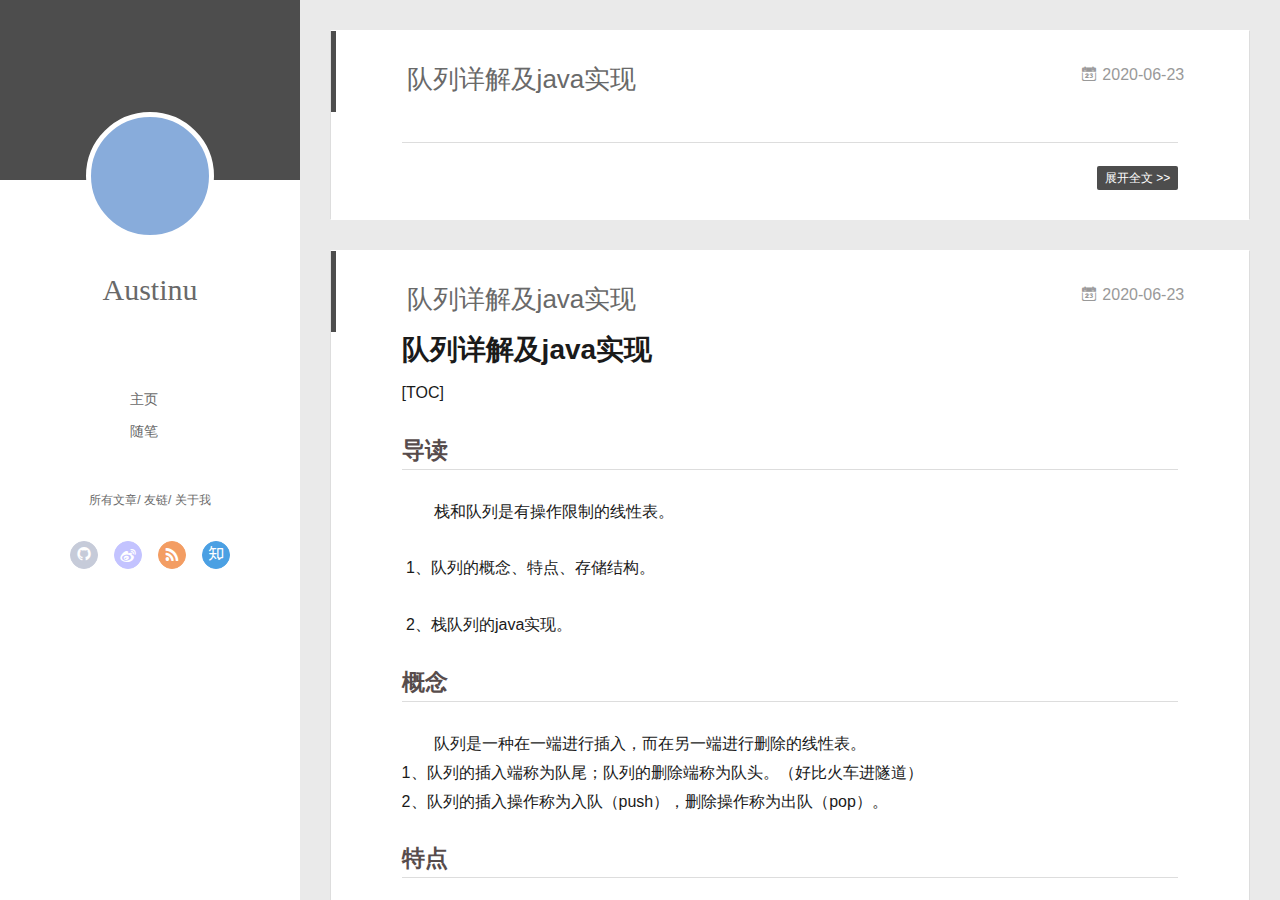
==== commit a948d6a6: "Site updated: 2020-06-23 22:38:09" ====
--- a/index.html
+++ b/index.html
@@ -152,20 +152,20 @@
           <div id="js-content" class="content-ll">
             
   
-    <article id="post-队列详解" class="article article-type-post  article-index" itemscope itemprop="blogPost">
+    <article id="post-队列详解及java实现-1" class="article article-type-post  article-index" itemscope itemprop="blogPost">
   <div class="article-inner">
     
       <header class="article-header">
         
   
     <h1 itemprop="name">
-      <a class="article-title" href="2020/06/23/队列详解/">队列详解</a>
+      <a class="article-title" href="2020/06/23/队列详解及java实现-1/">队列详解及java实现</a>
     </h1>
   
 
         
-        <a href="2020/06/23/队列详解/" class="archive-article-date">
-  	<time datetime="2020-06-23T14:21:38.000Z" itemprop="datePublished"><i class="icon-calendar icon"></i>2020-06-23</time>
+        <a href="2020/06/23/队列详解及java实现-1/" class="archive-article-date">
+  	<time datetime="2020-06-23T14:37:52.000Z" itemprop="datePublished"><i class="icon-calendar icon"></i>2020-06-23</time>
 </a>
         
       </header>
@@ -184,7 +184,7 @@
 
       
         <p class="article-more-link">
-          <a class="article-more-a" href="2020/06/23/队列详解/">展开全文 >></a>
+          <a class="article-more-a" href="2020/06/23/队列详解及java实现-1/">展开全文 >></a>
         </p>
       
 
@@ -234,14 +234,10 @@
     
     <div class="article-entry" itemprop="articleBody">
       
-        <p>队列详解及java实现</p>
-<blockquote>
-<p><strong>目录</strong></p>
-<p><a href="https://www.cnblogs.com/fzz9/p/8159679.html#导读" target="_blank" rel="noopener">  导读</a><br><a href="https://www.cnblogs.com/fzz9/p/8159679.html#目录" target="_blank" rel="noopener">  目录</a><br><a href="https://www.cnblogs.com/fzz9/p/8159679.html#概念" target="_blank" rel="noopener">  概念</a><br><a href="https://www.cnblogs.com/fzz9/p/8159679.html#特点" target="_blank" rel="noopener">  特点</a><br><a href="https://www.cnblogs.com/fzz9/p/8159679.html#存储结构" target="_blank" rel="noopener">  存储结构</a><br><a href="https://www.cnblogs.com/fzz9/p/8159679.html#java实现" target="_blank" rel="noopener">  java实现</a><br><a href="https://www.cnblogs.com/fzz9/p/8159679.html#顺序队的实现" target="_blank" rel="noopener">    顺序队的实现</a><br><a href="https://www.cnblogs.com/fzz9/p/8159679.html#" target="_blank" rel="noopener">     </a><br><a href="https://www.cnblogs.com/fzz9/p/8159679.html#链队的实现" target="_blank" rel="noopener">    链队的实现</a></p>
-</blockquote>
+        <h1 id="队列详解及java实现"><a href="#队列详解及java实现" class="headerlink" title="队列详解及java实现"></a>队列详解及java实现</h1><p>[TOC]</p>
 <h2 id="导读"><a href="#导读" class="headerlink" title="导读"></a>导读</h2><p>　　栈和队列是有操作限制的线性表。</p>
-<h2 id="目录"><a href="#目录" class="headerlink" title="目录"></a>目录</h2><p>1、队列的概念、特点、存储结构。</p>
-<p>2、栈队列的java实现。</p>
+<p>​      1、队列的概念、特点、存储结构。</p>
+<p>​      2、栈队列的java实现。</p>
 <h2 id="概念"><a href="#概念" class="headerlink" title="概念"></a>概念</h2><p>　　队列是一种在一端进行插入，而在另一端进行删除的线性表。<br>1、队列的插入端称为队尾；队列的删除端称为队头。（好比火车进隧道）<br>2、队列的插入操作称为入队（push），删除操作称为出队（pop）。</p>
 <h2 id="特点"><a href="#特点" class="headerlink" title="特点"></a>特点</h2><p>　　队列就像一列进入隧道的火车，隧道就是队列，火车车厢就是元素，进入隧道就是从隧道的这头（队尾）插入元素，出隧道就是从隧道的另一头（队头）删除元素。所以是“先进先出”的特点。</p>
 <h2 id="存储结构"><a href="#存储结构" class="headerlink" title="存储结构"></a>存储结构</h2><p>　　类似栈有顺序队和链式队两种。</p>
